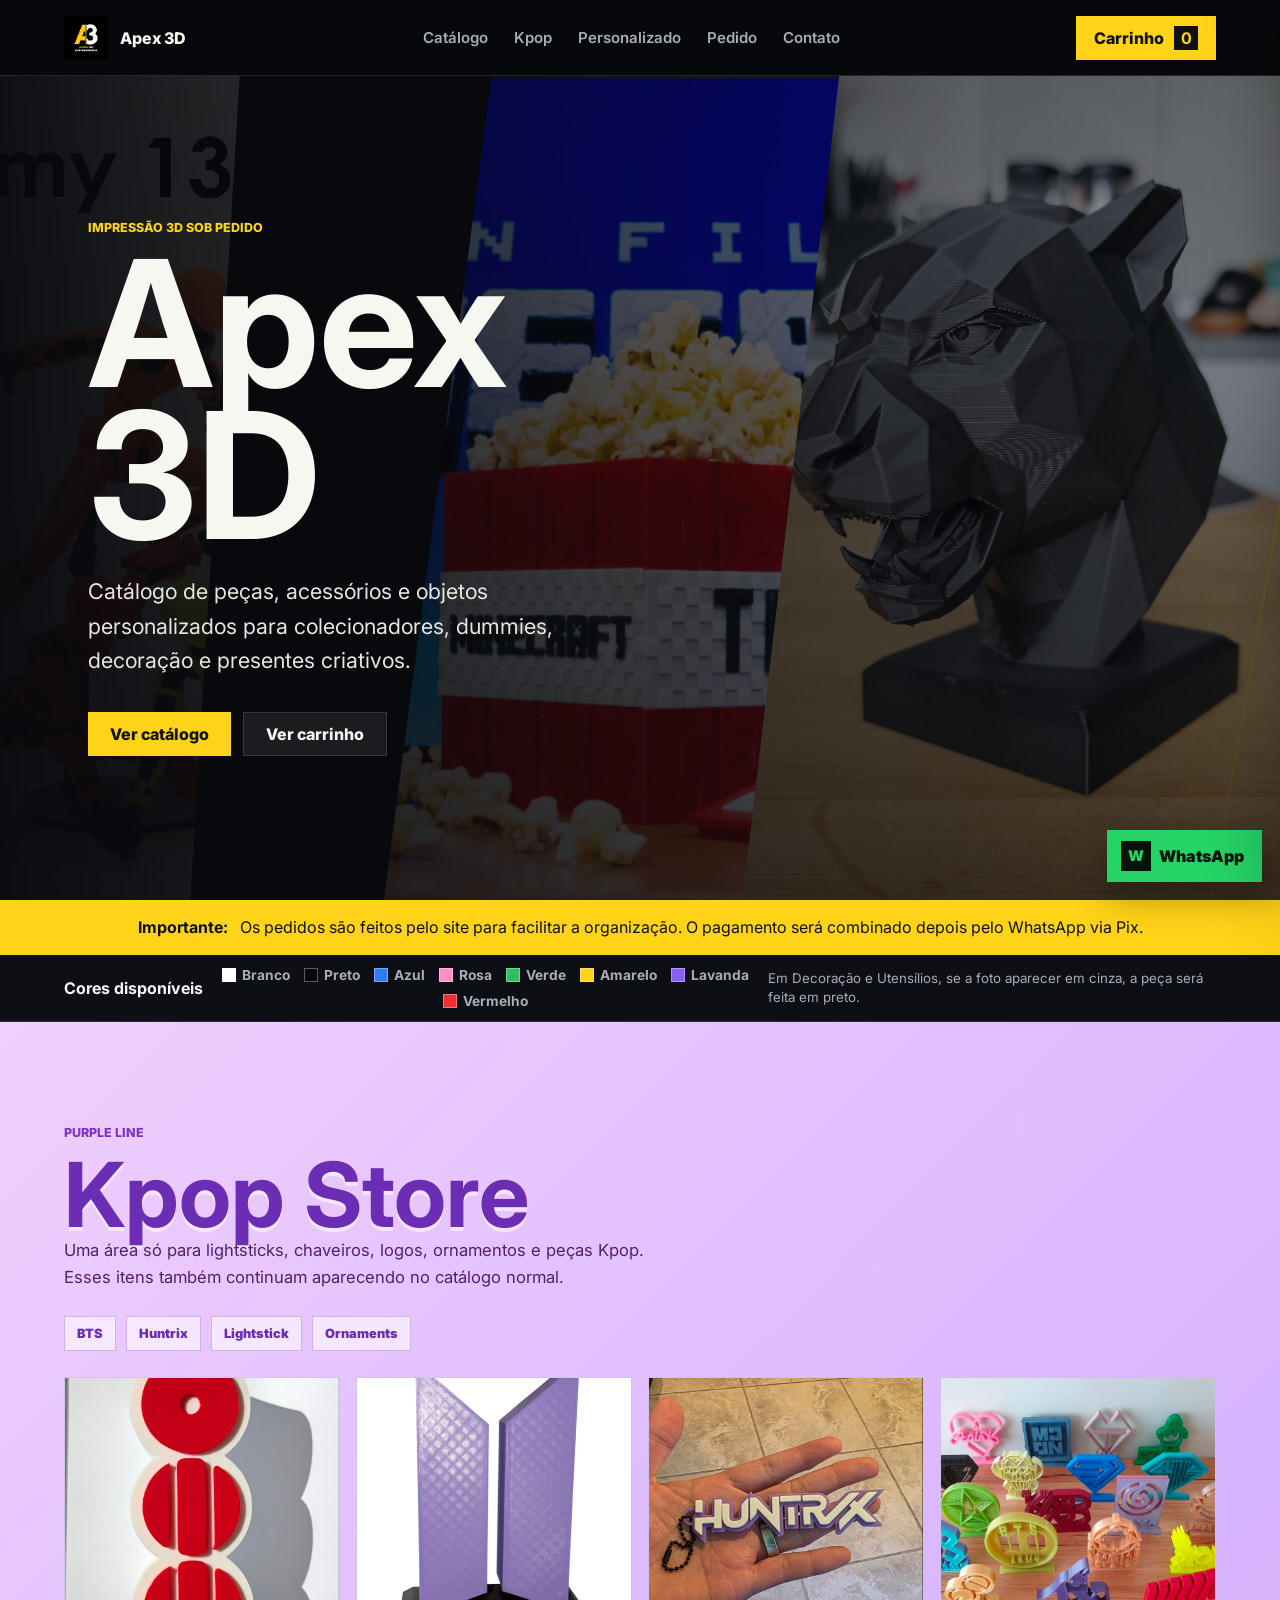
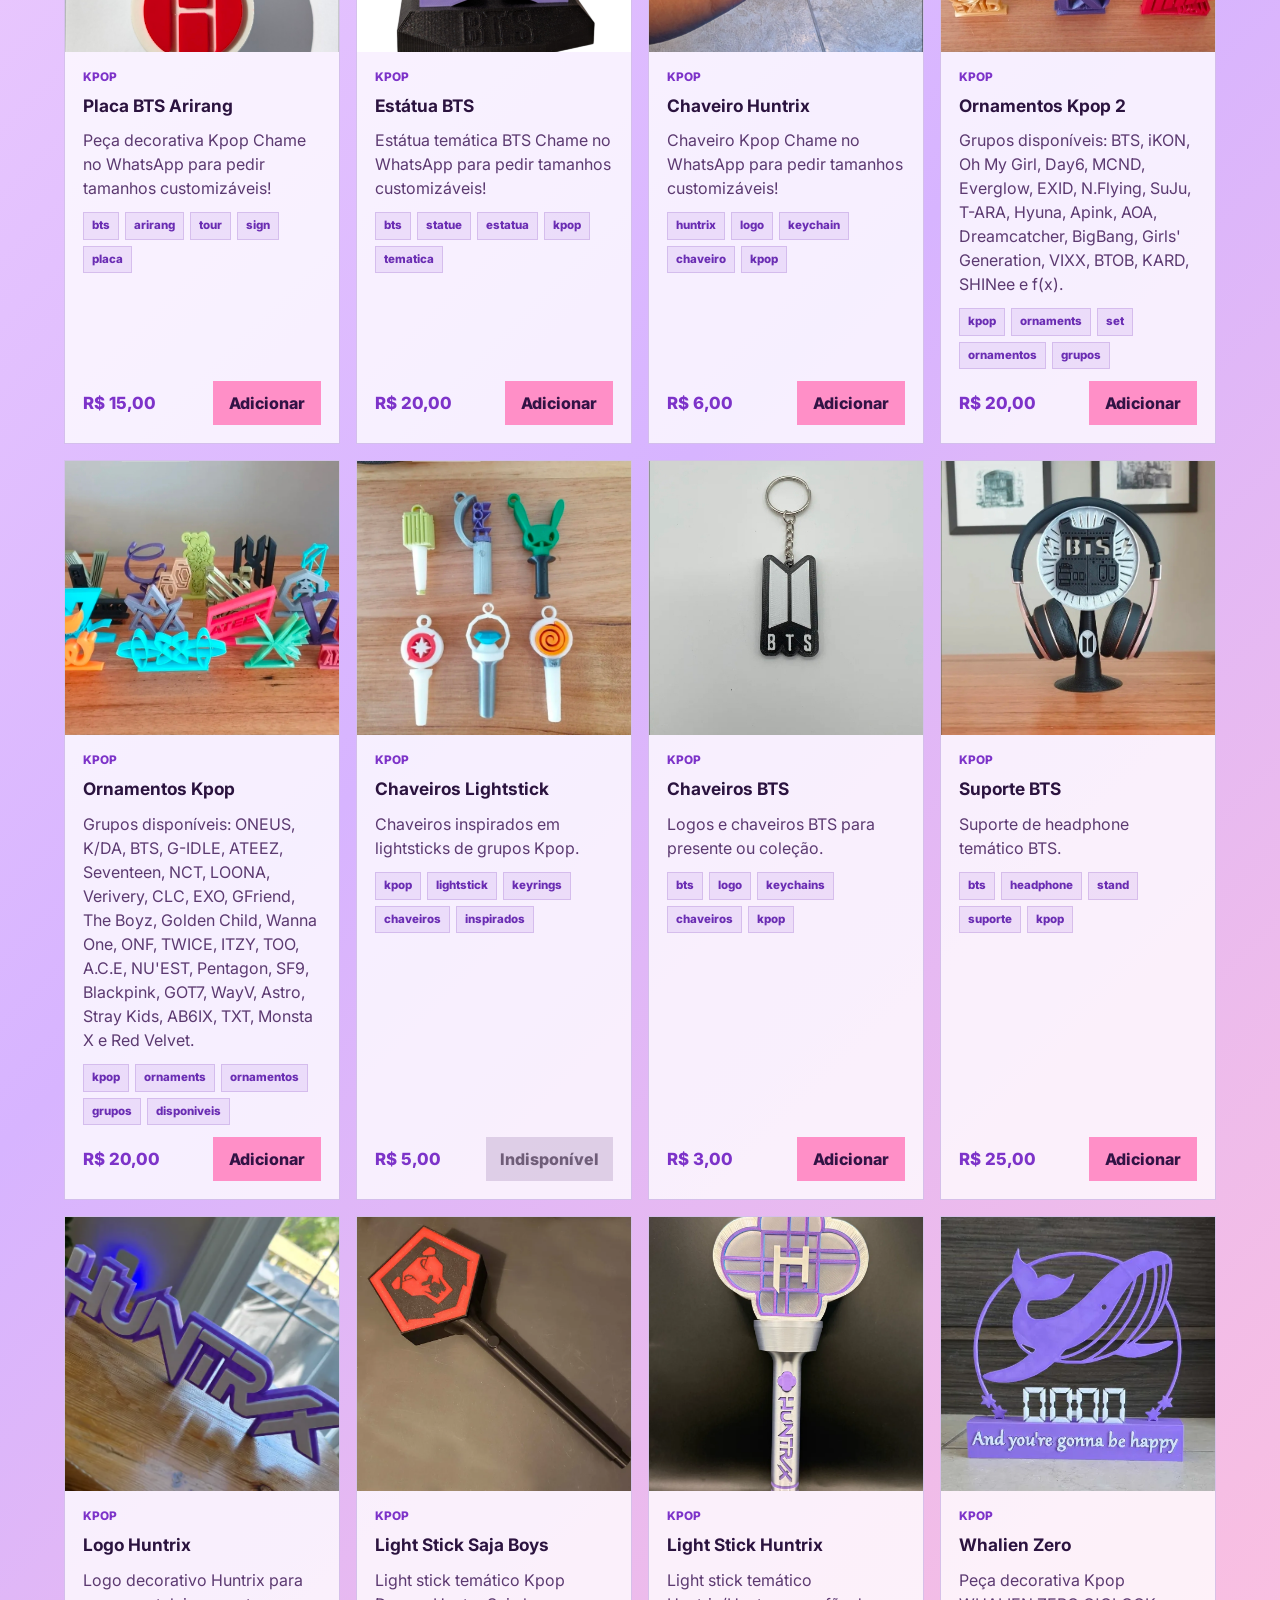
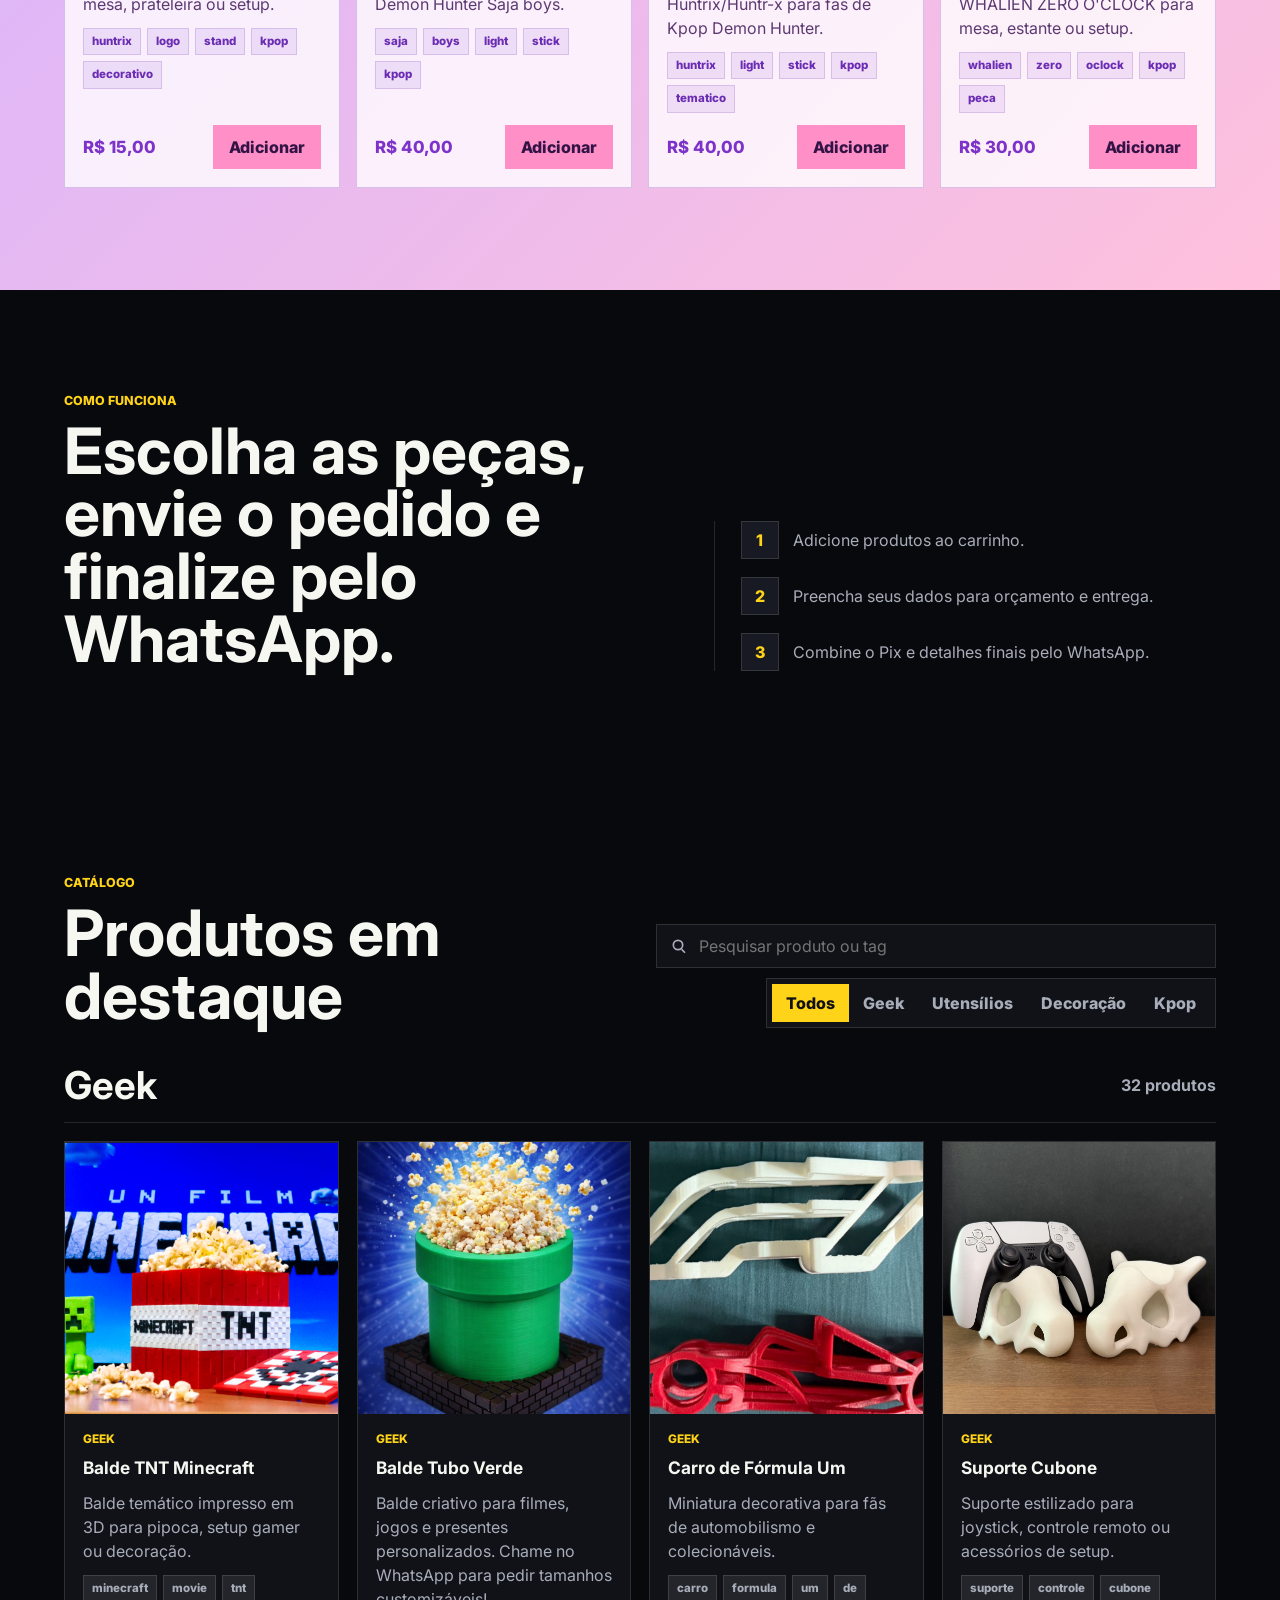
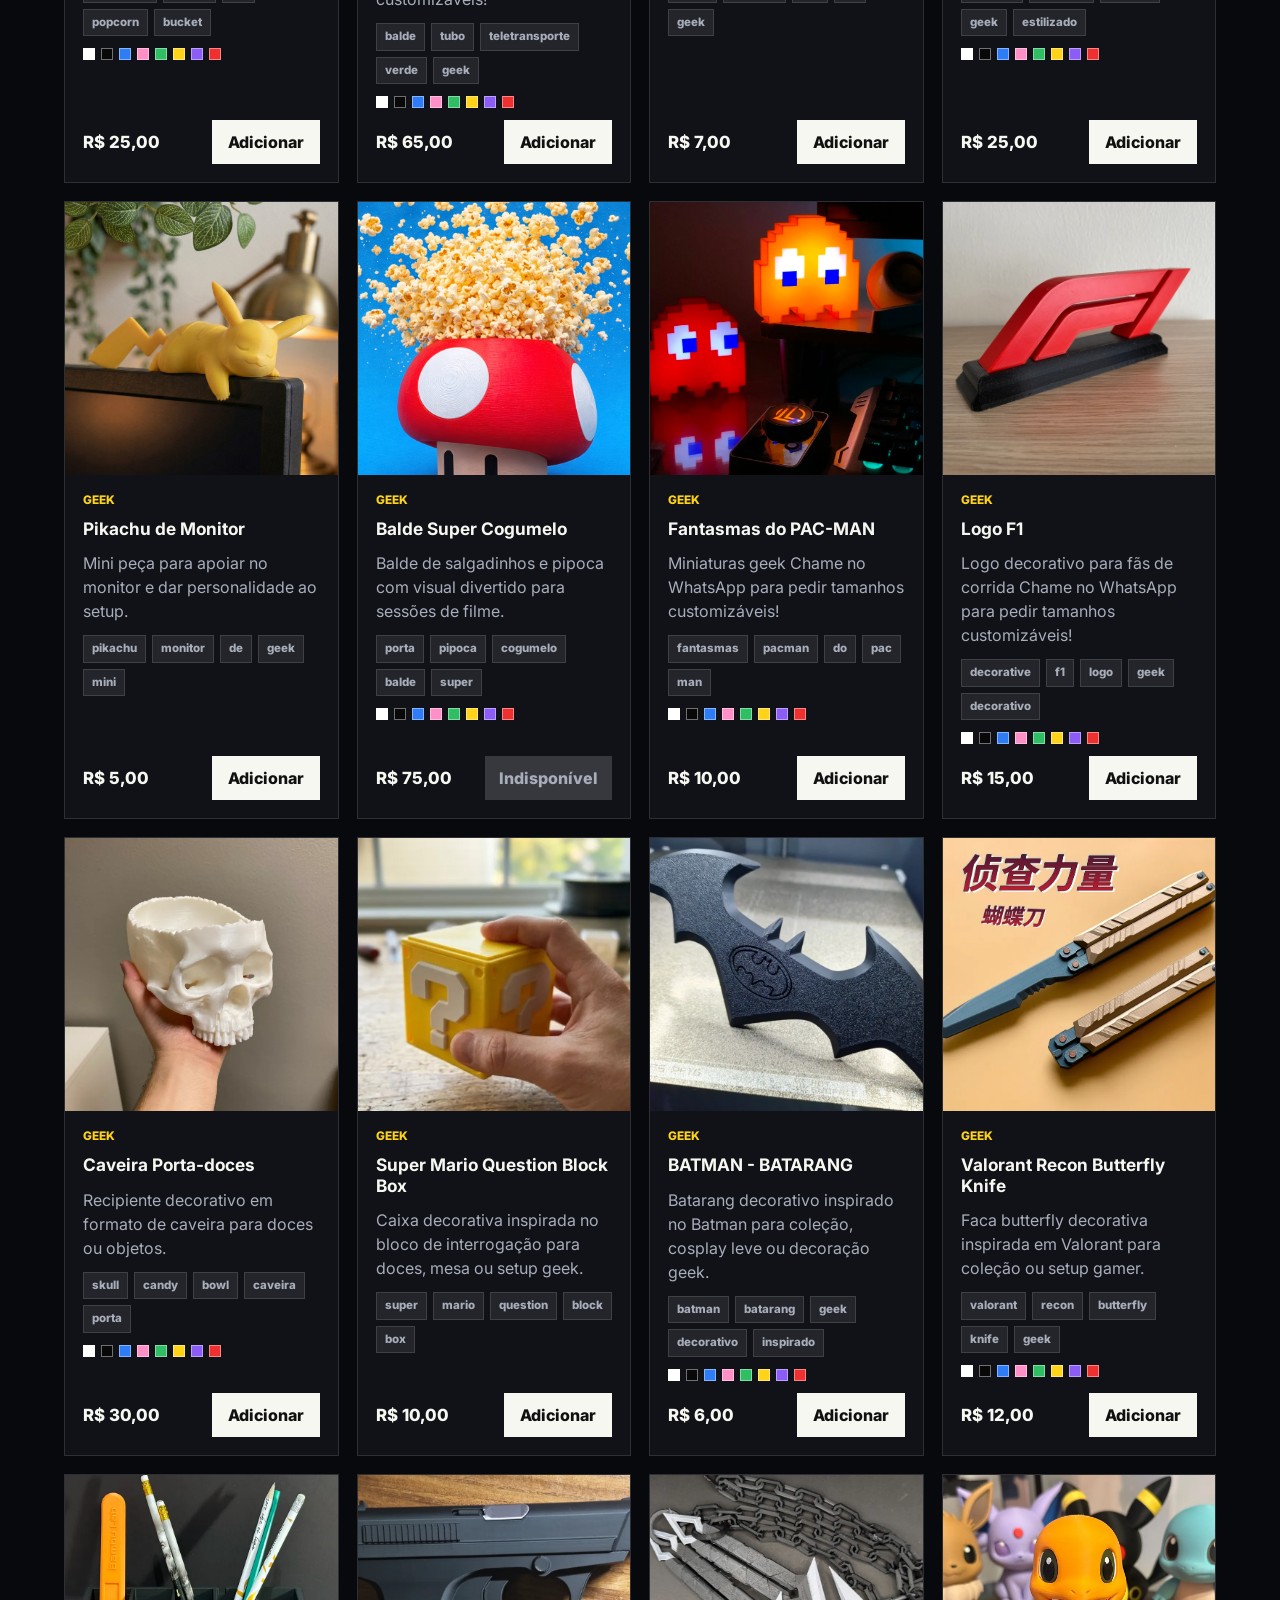
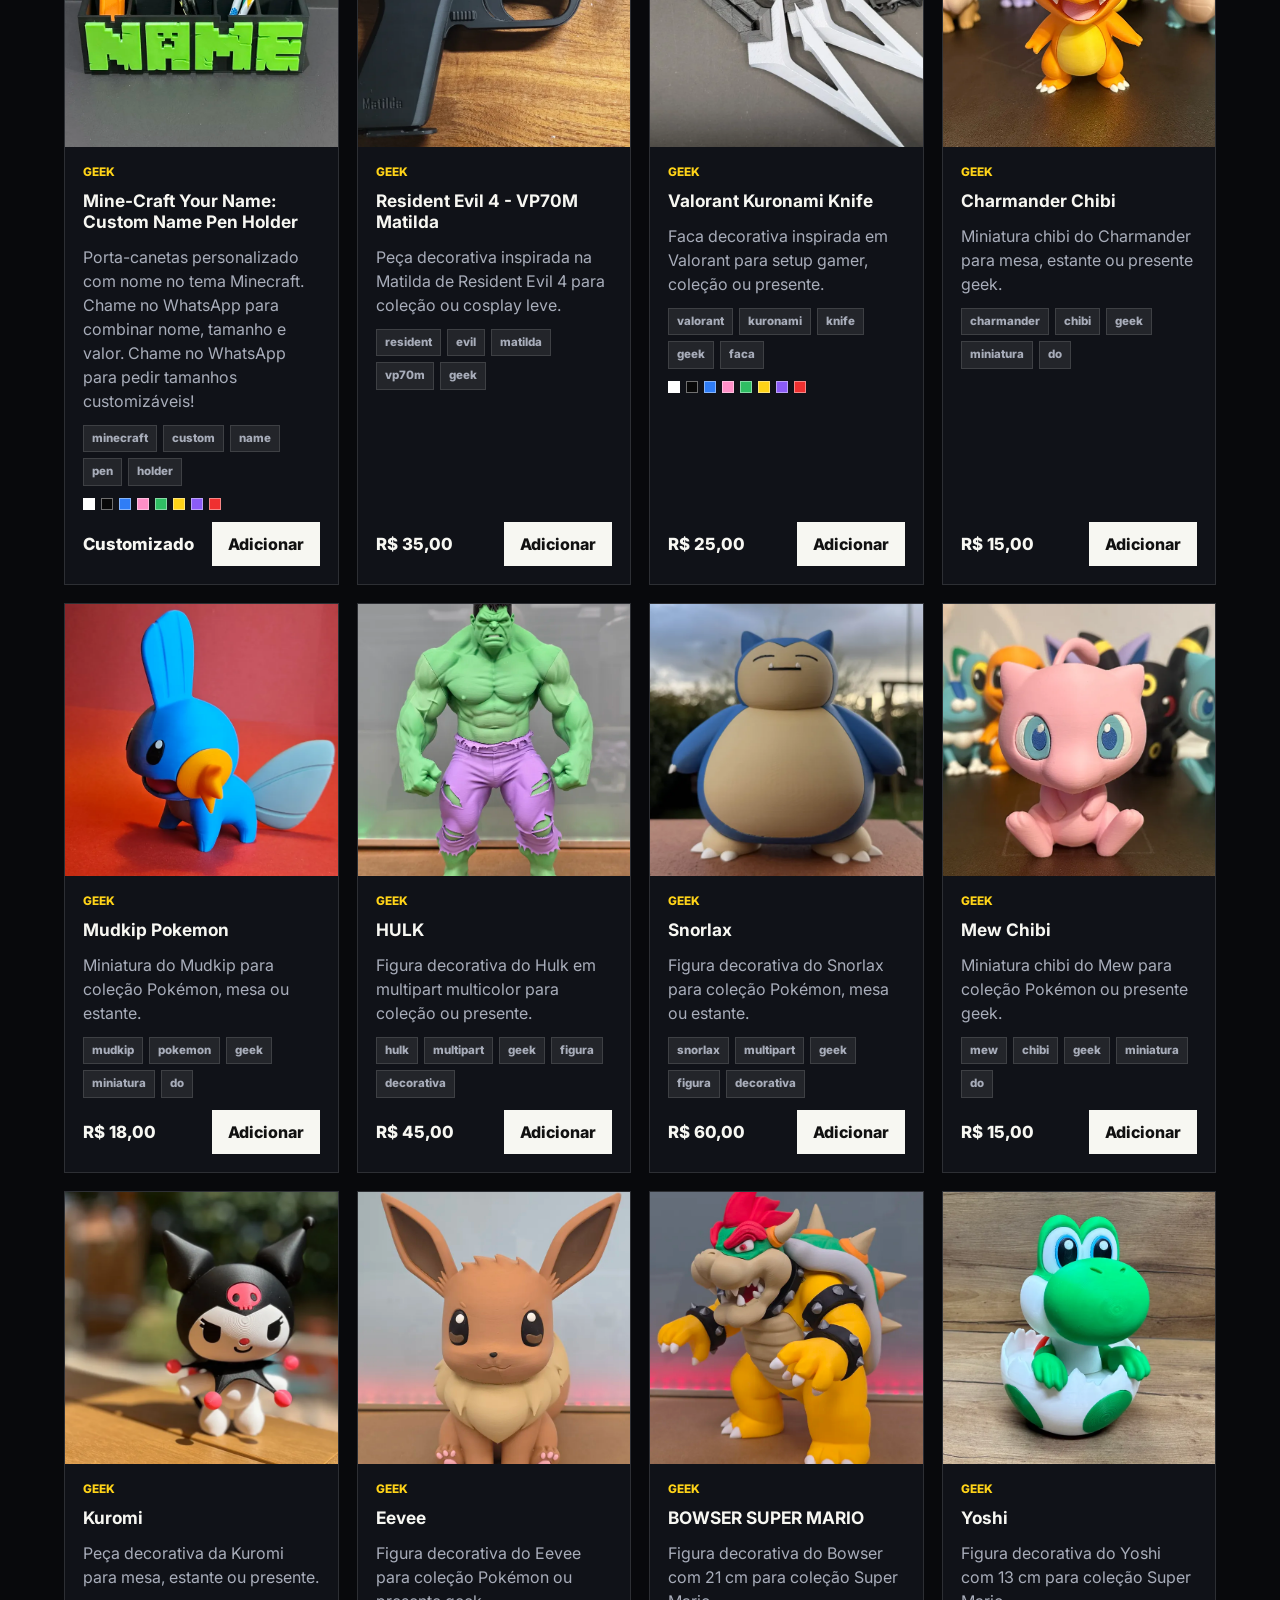
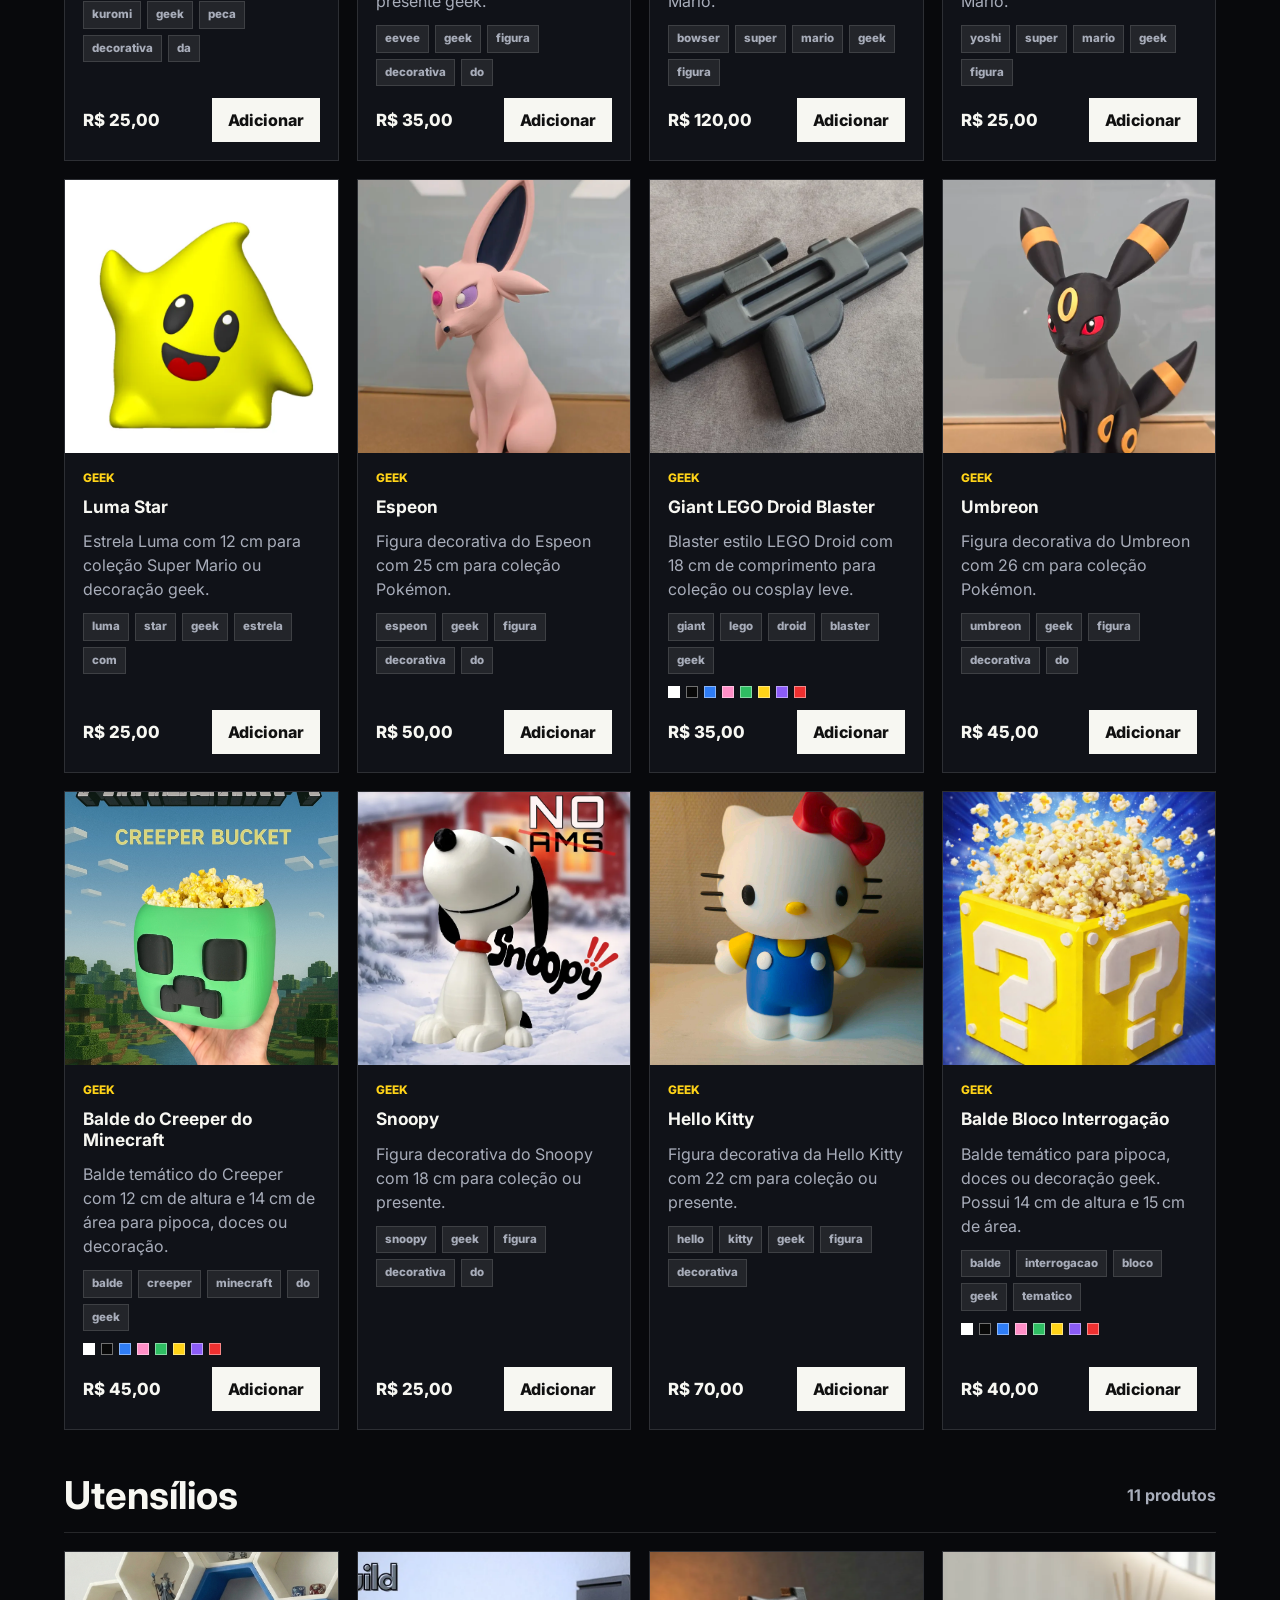
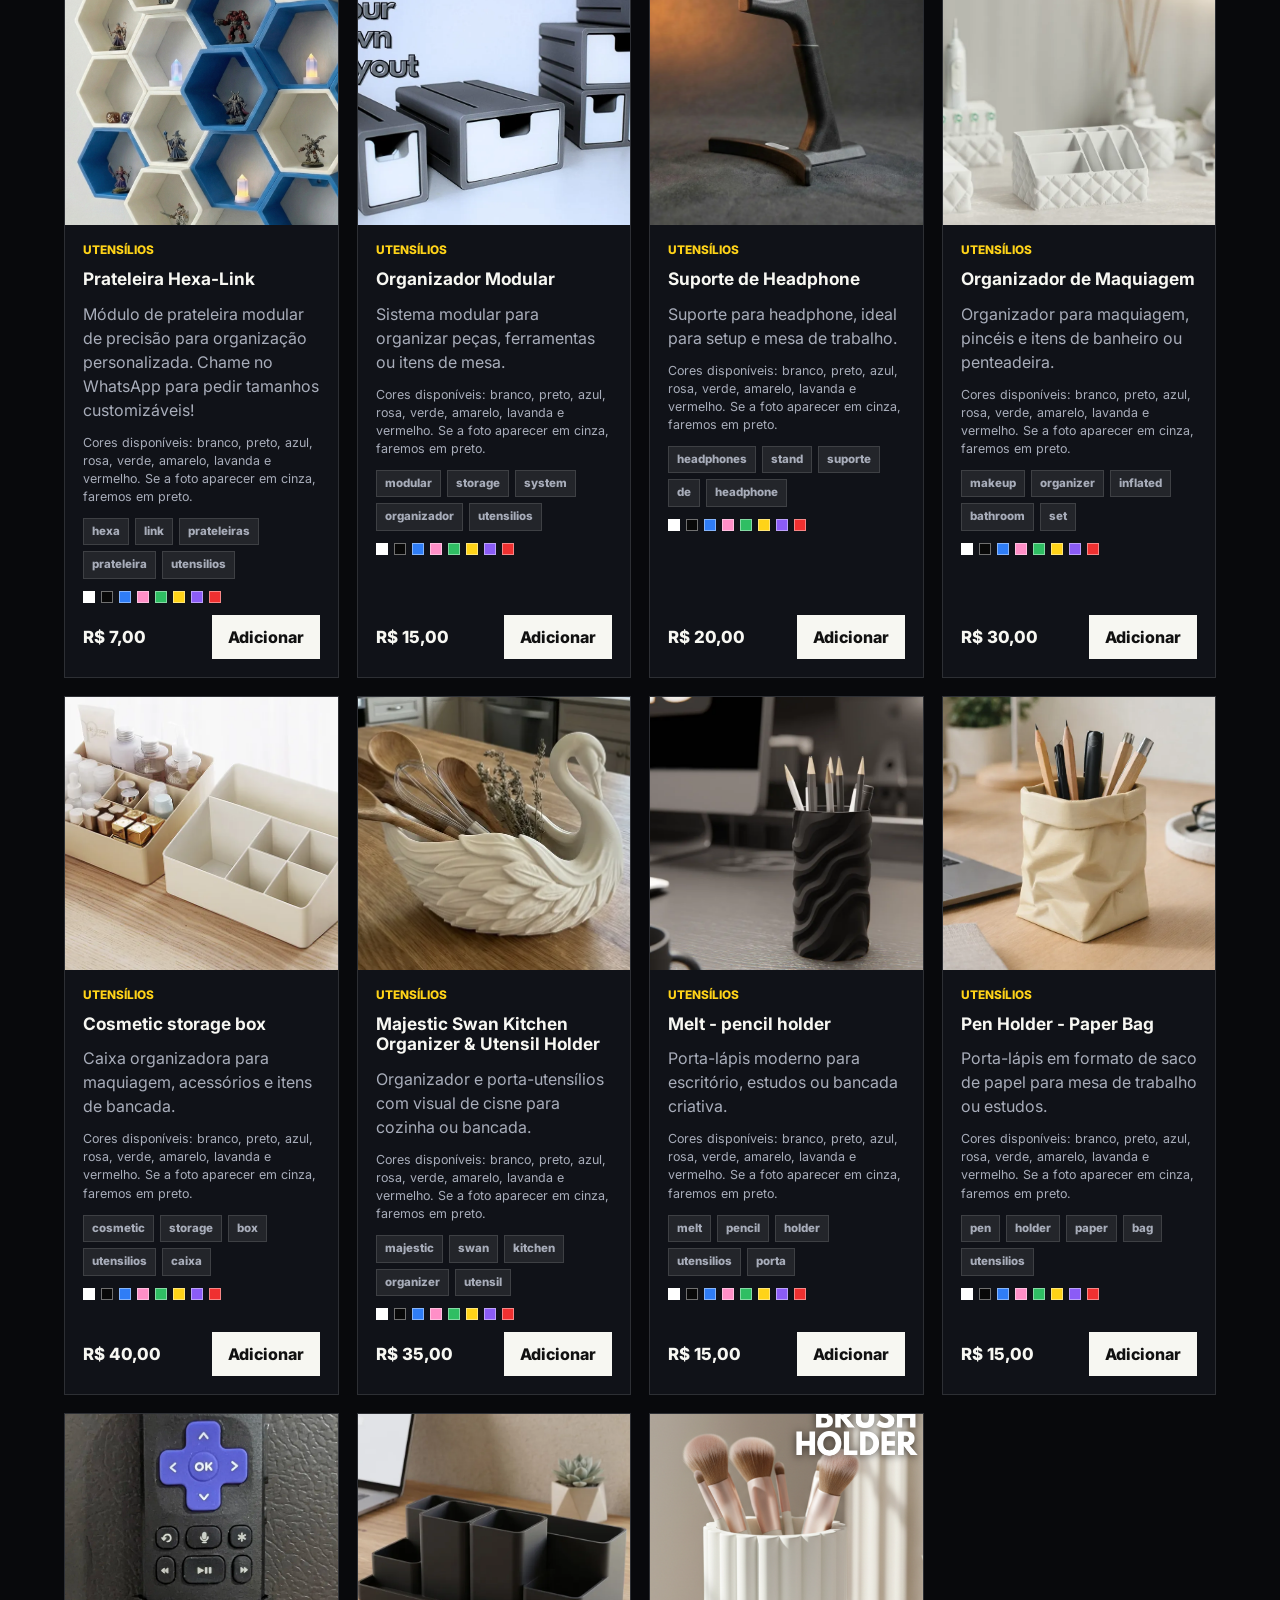
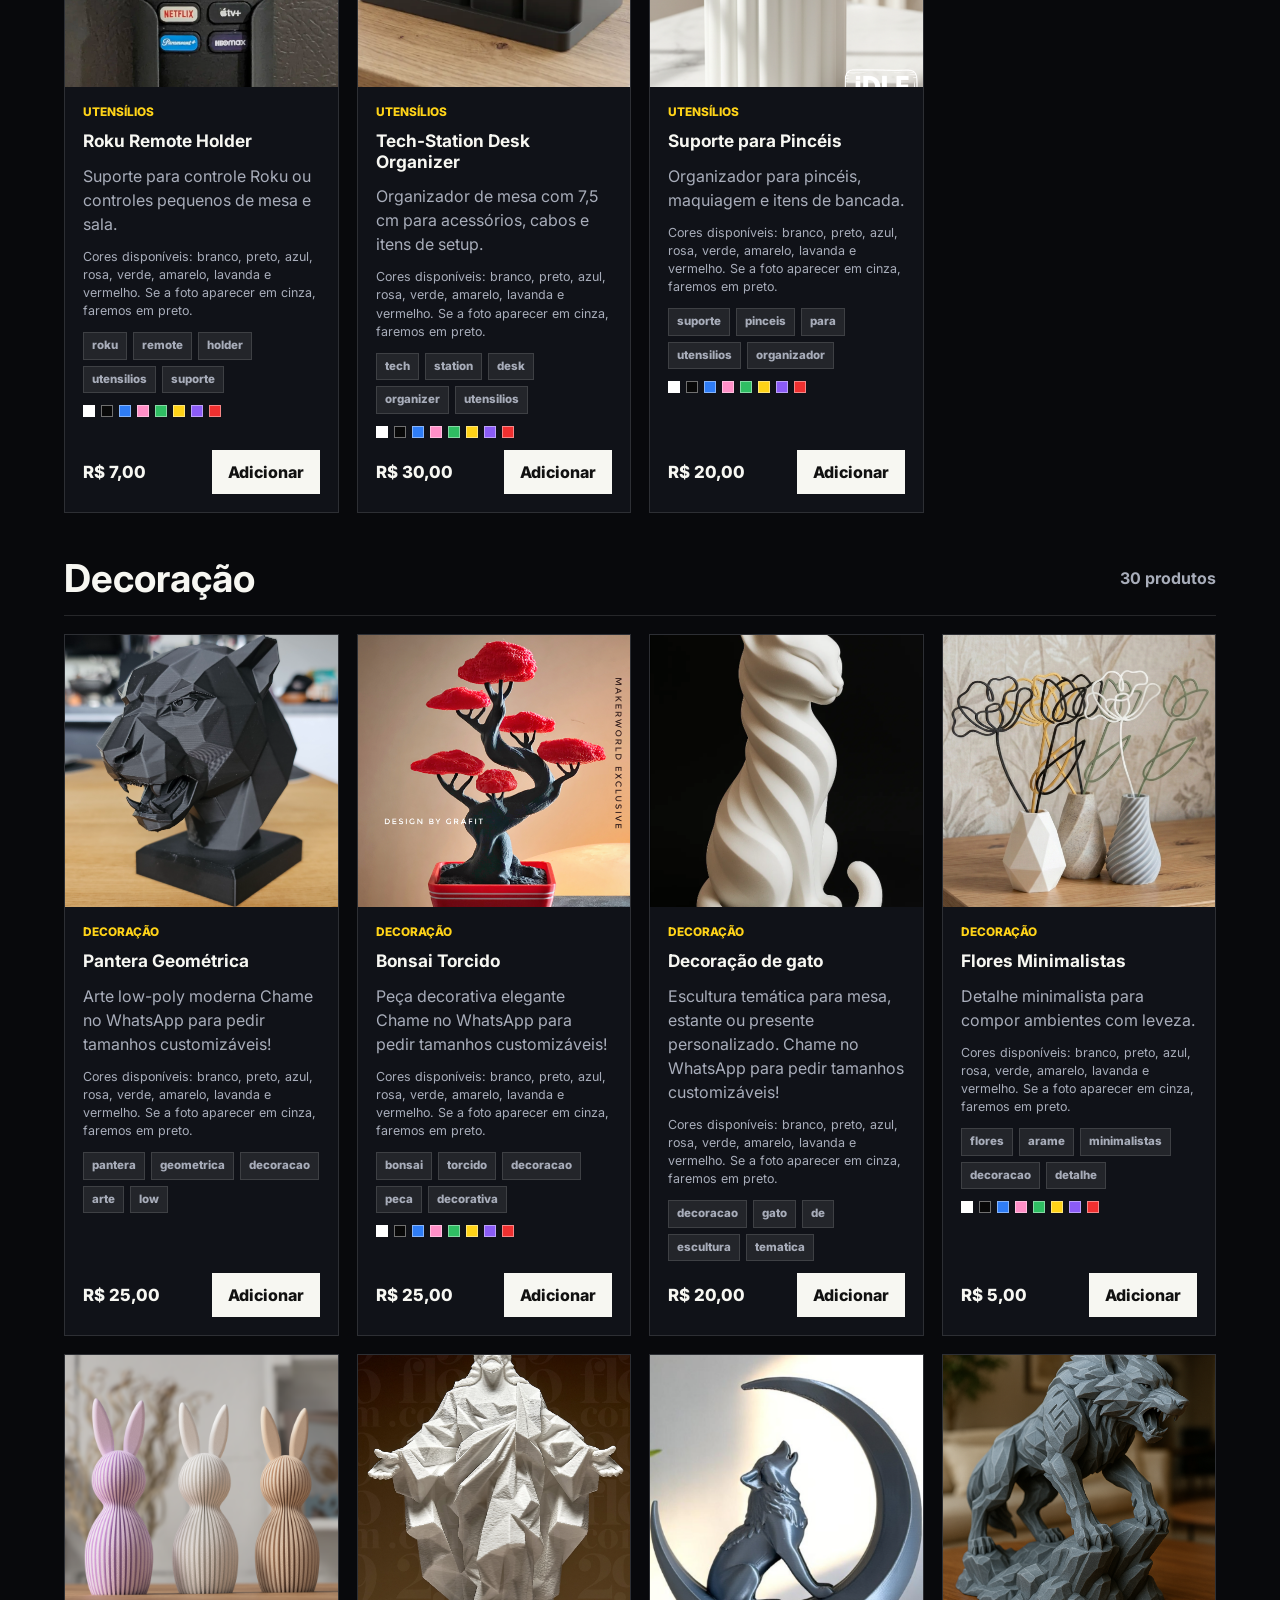
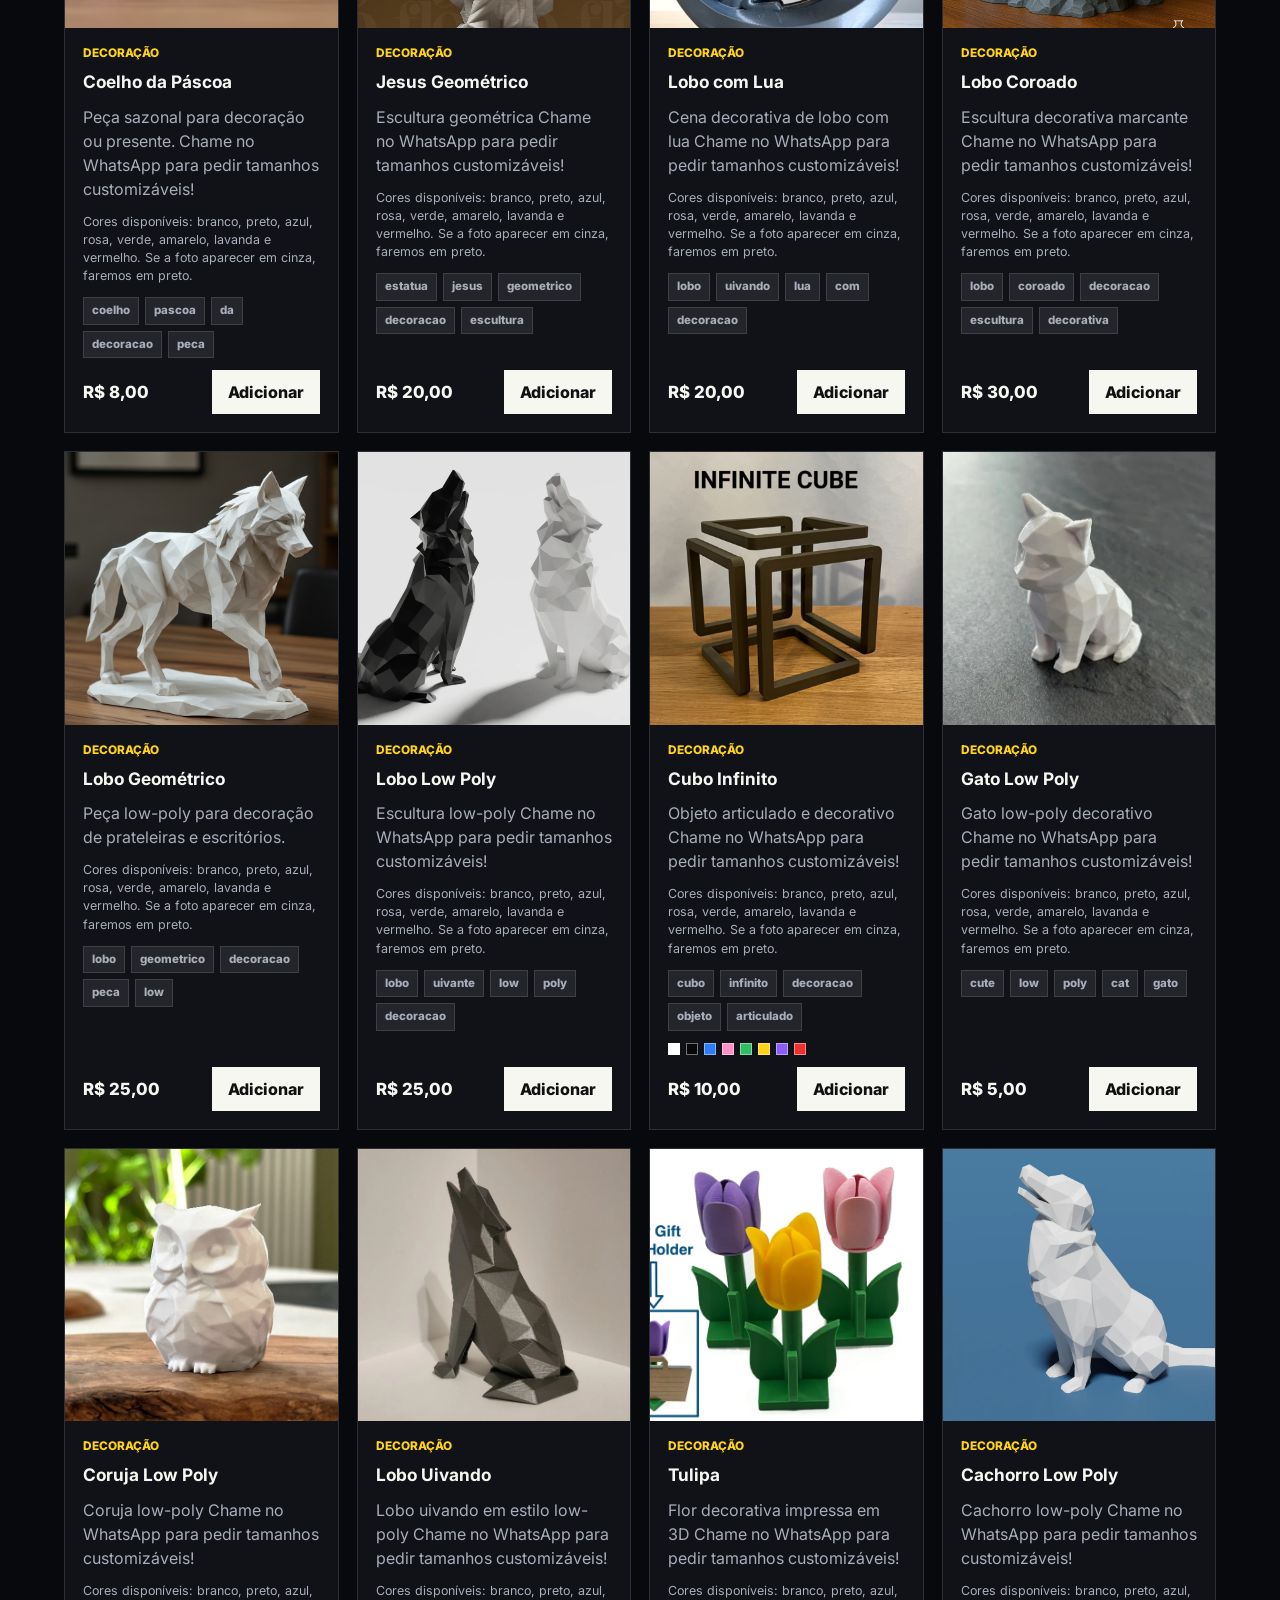
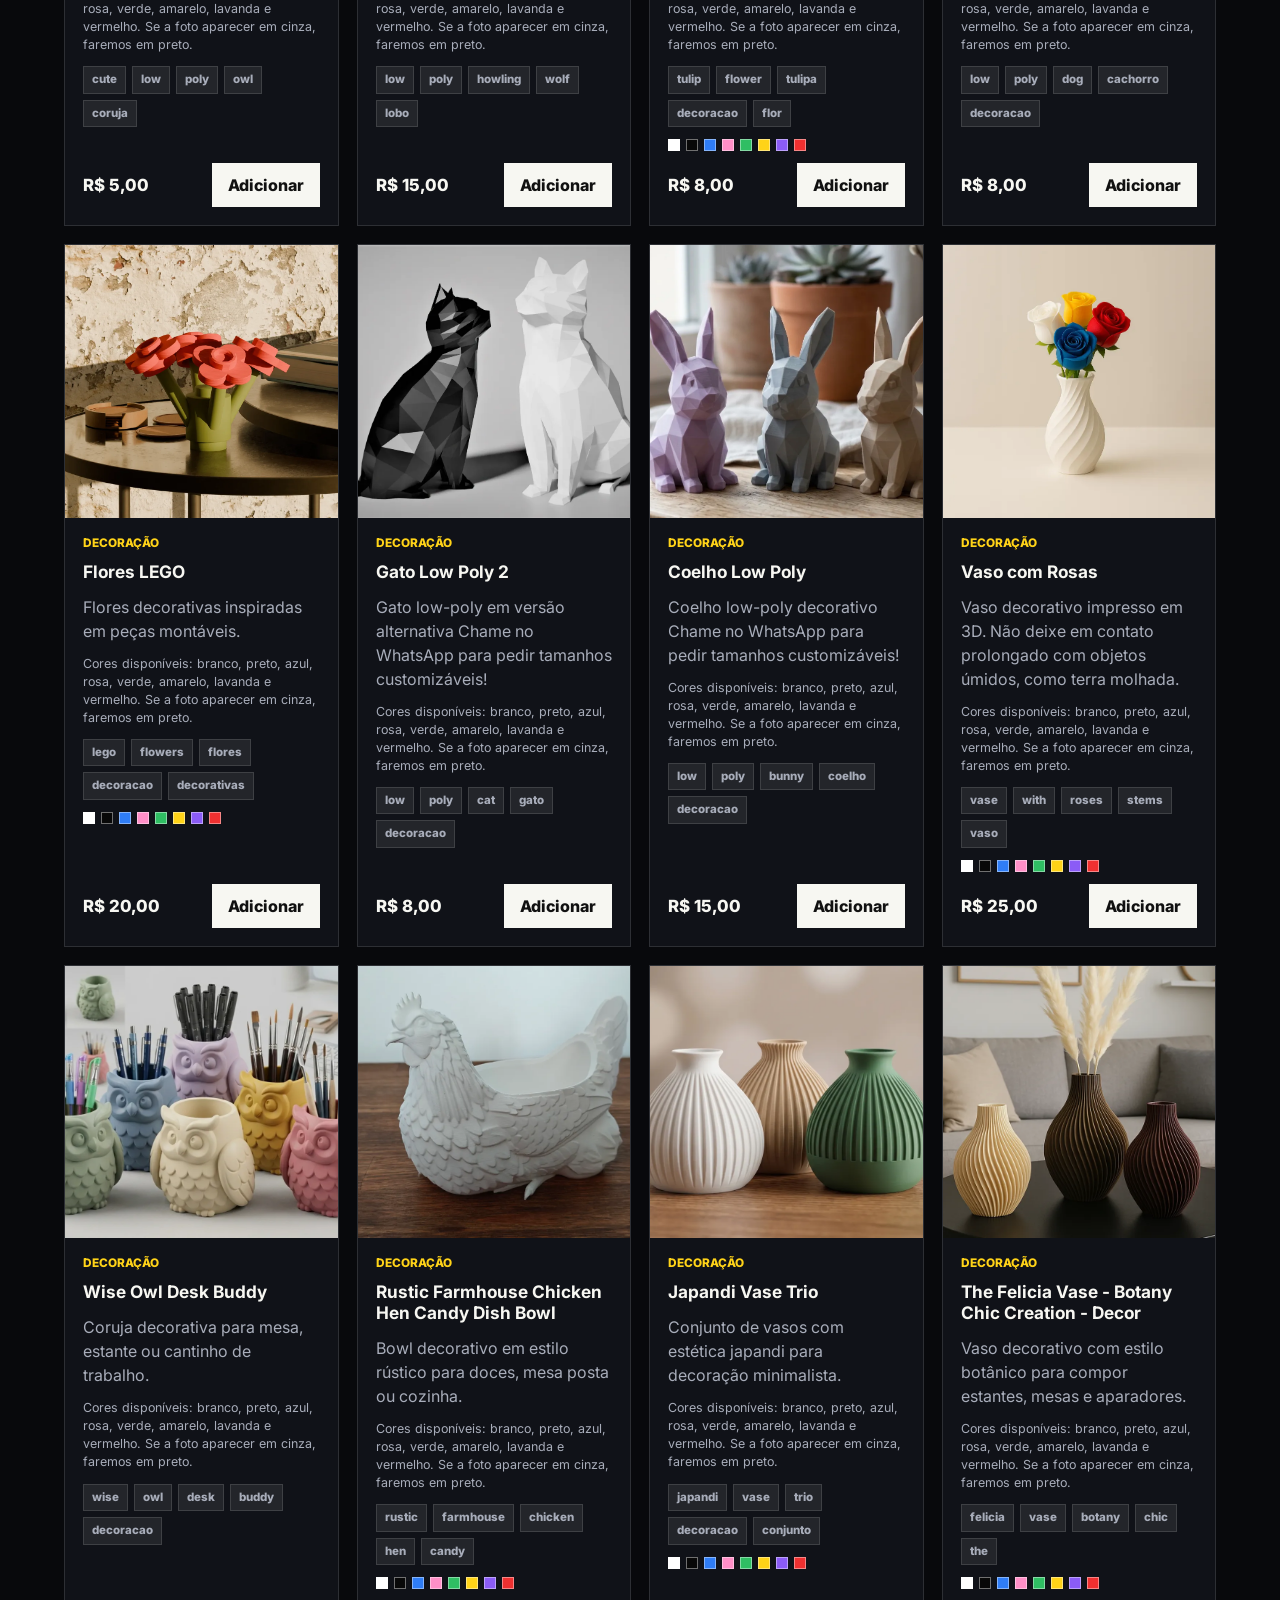
==== index.html @ 0b69dce0 "Oculta dummys temporariamente" ====
﻿<!DOCTYPE html>
<html lang="pt-BR">
<head>
  <meta charset="UTF-8">
  <meta name="viewport" content="width=device-width, initial-scale=1.0">
  <meta name="description" content="Catálogo de impressão 3D da Apex 3D com carrinho de pedidos e finalização pelo WhatsApp via Pix.">
  <title>Apex 3D Impressões | Catálogo</title>
  <link rel="preconnect" href="https://fonts.googleapis.com">
  <link rel="preconnect" href="https://fonts.gstatic.com" crossorigin>
  <link href="https://fonts.googleapis.com/css2?family=Inter:wght@400;500;600;700;800&display=swap" rel="stylesheet">
  <link rel="stylesheet" href="style.css?v=20260427b">
</head>
<body>
  <header class="site-header">
    <a class="brand" href="#inicio" aria-label="Apex 3D Impressões">
      <img src="APEX 3D IMPRESSÕES.png" alt="Logo Apex 3D Impressões">
      <span>Apex 3D</span>
    </a>

    <nav class="nav-links" aria-label="Navegação principal">
      <a href="#catalogo">Catálogo</a>
      <a href="#kpop">Kpop</a>
      <a href="#personalizado">Personalizado</a>
      <a href="#pedido">Pedido</a>
      <a href="#contato">Contato</a>
    </nav>

    <button class="cart-trigger" type="button" data-open-cart aria-label="Abrir carrinho">
      <span>Carrinho</span>
      <strong data-cart-count>0</strong>
    </button>
  </header>

  <main>
    <section class="hero" id="inicio">
      <div class="hero-media" aria-hidden="true">
        <div class="hero-panel hero-panel-one">
          <img src="Fotos/Dummys/Dummy 13 - version 1.0!.png" alt="">
        </div>
        <div class="hero-panel hero-panel-two">
          <img src="Fotos/Utensílios e Decoração/Minecraft Movie TNT PopCorn Bucket.png" alt="">
        </div>
        <div class="hero-panel hero-panel-three">
          <img src="Fotos/Utensílios e Decoração/Busto de Pantera Geométrica Arte Low-Poly Moderna.jpg" alt="">
        </div>
      </div>
      <div class="hero-content reveal">
        <p class="eyebrow">Impressão 3D sob pedido</p>
        <h1>Apex 3D</h1>
        <p class="hero-copy">Catálogo de peças, acessórios e objetos personalizados para colecionadores, dummies, decoração e presentes criativos.</p>
        <div class="hero-actions">
          <a class="primary-link" href="#catalogo">Ver catálogo</a>
          <button class="secondary-link" type="button" data-open-cart>Ver carrinho</button>
        </div>
      </div>
    </section>

    <section class="payment-note" aria-label="Informação sobre pagamento">
      <strong>Importante:</strong>
      <span>Os pedidos são feitos pelo site para facilitar a organização. O pagamento será combinado depois pelo WhatsApp via Pix.</span>
    </section>

    <section class="color-note" aria-label="Cores disponíveis">
      <strong>Cores disponíveis</strong>
      <div class="color-swatches">
        <span style="--swatch: #ffffff">Branco</span>
        <span style="--swatch: #080808">Preto</span>
        <span style="--swatch: #2f7df6">Azul</span>
        <span style="--swatch: #ff8fc7">Rosa</span>
        <span style="--swatch: #2fbe63">Verde</span>
        <span style="--swatch: #ffd318">Amarelo</span>
        <span style="--swatch: #8b5cf6">Lavanda</span>
        <span style="--swatch: #ef3030">Vermelho</span>
      </div>
      <small>Em Decoração e Utensílios, se a foto aparecer em cinza, a peça será feita em preto.</small>
    </section>


    <section class="kpop-section" id="kpop" aria-label="Área Kpop">
      <div class="kpop-copy">
        <p class="eyebrow">Purple Line</p>
        <h2>Kpop Store</h2>
        <p>Uma área só para lightsticks, chaveiros, logos, ornamentos e peças Kpop. Esses itens também continuam aparecendo no catálogo normal.</p>
      </div>
      <div class="kpop-badges" aria-hidden="true">
        <span>BTS</span>
        <span>Huntrix</span>
        <span>Lightstick</span>
        <span>Ornaments</span>
      </div>
      <div class="kpop-products" data-kpop-grid></div>
    </section>
    <section class="intro-section" id="pedido">
      <div>
        <p class="eyebrow">Como funciona</p>
        <h2>Escolha as peças, envie o pedido e finalize pelo WhatsApp.</h2>
      </div>
      <ol class="steps" aria-label="Etapas do pedido">
        <li><span>1</span>Adicione produtos ao carrinho.</li>
        <li><span>2</span>Preencha seus dados para orçamento e entrega.</li>
        <li><span>3</span>Combine o Pix e detalhes finais pelo WhatsApp.</li>
      </ol>
    </section>

    <section class="catalog-section" id="catalogo">
      <div class="section-heading">
        <div>
          <p class="eyebrow">Catálogo</p>
          <h2>Produtos em destaque</h2>
        </div>
        <div class="catalog-controls">
          <label class="search-box" aria-label="Pesquisar no catálogo">
            <svg viewBox="0 0 24 24" aria-hidden="true" focusable="false">
              <path d="M10.8 4.2a6.6 6.6 0 1 1 0 13.2 6.6 6.6 0 0 1 0-13.2Zm0 2a4.6 4.6 0 1 0 0 9.2 4.6 4.6 0 0 0 0-9.2Zm5.1 9.2 4 4-1.4 1.4-4-4 1.4-1.4Z"/>
            </svg>
            <input type="search" placeholder="Pesquisar produto ou tag" autocomplete="off" data-product-search>
          </label>

        <div class="filter-tabs" role="list" aria-label="Filtros do catálogo">
          <button class="filter-btn is-active" type="button" data-filter="Todos">Todos</button>
          <button class="filter-btn" type="button" data-filter="Geek">Geek</button>
          <button class="filter-btn" type="button" data-filter="Utensílios">Utensílios</button>
          <button class="filter-btn" type="button" data-filter="Decoração">Decoração</button>
          <button class="filter-btn" type="button" data-filter="Kpop">Kpop</button>
        </div>
        </div>
      </div>

      <div class="product-grid" data-product-grid aria-live="polite"></div>
    </section>

    <section class="custom-section" id="personalizado">
      <div class="custom-copy">
        <p class="eyebrow">Sob medida</p>
        <h2>Quer algo personalizado?</h2>
        <p>Envie sua ideia para a Apex 3D. Pode ser tamanho diferente, cor, peça para dummy, decoração, presente, reposição ou um modelo específico.</p>
        <a class="whatsapp-inline" href="#" target="_blank" rel="noopener" data-whatsapp-link-custom>Falar no WhatsApp</a>
      </div>

      <form class="custom-form" data-custom-form method="POST">
        <input type="hidden" name="_captcha" value="false">
        <input type="hidden" name="_template" value="table">
        <input type="hidden" name="_subject" value="Pedido personalizado - Apex 3D">
        <input type="hidden" name="Tipo de solicitação" value="Pedido personalizado">

        <label>
          Nome
          <input type="text" name="Nome" autocomplete="name" required>
        </label>
        <label>
          WhatsApp
          <input type="tel" name="WhatsApp" autocomplete="tel" required>
        </label>
        <label>
          E-mail
          <input type="email" name="Email" autocomplete="email" required>
        </label>
        <label>
          O que você quer personalizar?
          <textarea name="Pedido personalizado" rows="5" placeholder="Descreva a peça, tamanho, cor, tema, quantidade e qualquer detalhe importante." required></textarea>
        </label>

        <button class="submit-order" type="submit">Enviar solicitação</button>
        <p class="order-status" data-custom-status role="status" aria-live="polite"></p>
      </form>
    </section>
  </main>

  <aside class="cart-panel" data-cart-panel aria-hidden="true">
    <div class="cart-backdrop" data-close-cart></div>
    <div class="cart-drawer" role="dialog" aria-modal="true" aria-labelledby="cart-title">
      <div class="cart-header">
        <div>
          <p class="eyebrow">Pedido</p>
          <h2 id="cart-title">Carrinho</h2>
        </div>
        <button class="icon-button" type="button" data-close-cart aria-label="Fechar carrinho">x</button>
      </div>

      <div class="cart-items" data-cart-items></div>

      <div class="cart-summary">
        <div>
          <span>Total</span>
          <strong data-cart-total>R$ 0,00</strong>
        </div>
        <small>Produtos sob encomenda. Para saber o processo do pedido, prazo e próximos passos, contate no WhatsApp.</small>
      </div>

      <form class="checkout-form" data-checkout-form method="POST">
        <input type="hidden" name="_captcha" value="false">
        <input type="hidden" name="_template" value="table">
        <input type="hidden" name="_subject" value="Novo pedido - Apex 3D">
        <input type="hidden" name="Resumo do pedido" data-order-summary>

        <p class="checkout-note"><strong>Produto sob encomenda:</strong> depois de enviar, fale no WhatsApp para saber o processo do pedido, prazo de produção e combinação final.</p>

        <label>
          Nome do cliente
          <input type="text" name="Nome" autocomplete="name" required>
        </label>
        <label>
          Telefone
          <input type="tel" name="Telefone" autocomplete="tel" required>
        </label>
        <label>
          E-mail
          <input type="email" name="Email" autocomplete="email" required>
        </label>
        <label>
          Cidade/bairro
          <input type="text" name="Cidade/Bairro" required>
        </label>
        <label>
          Observações
          <textarea name="Observações" rows="4" placeholder="Cor, tamanho, prazo desejado ou outra personalização"></textarea>
        </label>

        <button class="submit-order" type="submit">Confirmar pedido</button>
        <p class="order-status" data-order-status role="status" aria-live="polite"></p>
      </form>

      <div class="success-message" data-success-message hidden>
        <h3>Pedido enviado com sucesso!</h3>
        <p>Recebemos os dados do carrinho. O produto é sob encomenda; chame a Apex 3D no WhatsApp para saber o processo do pedido e combinar os próximos passos.</p>
        <a class="whatsapp-button" href="#" target="_blank" rel="noopener" data-whatsapp-link>Chamar no WhatsApp</a>
      </div>
    </div>
  </aside>

  <footer class="site-footer" id="contato">
    <div>
      <img src="APEX 3D IMPRESSÕES.png" alt="Apex 3D Impressões">
      <p>Apex 3D Impressões</p>
    </div>
    <p>Pedidos sob encomenda organizados pelo site. Processo, prazo, pagamento e produção combinados pelo WhatsApp.</p>
  </footer>

  <a class="floating-whatsapp" href="#" target="_blank" rel="noopener" aria-label="Chamar a Apex 3D no WhatsApp" data-floating-whatsapp>
    <span>WhatsApp</span>
  </a>

  <script src="script.js?v=20260427b"></script>
</body>
</html>
---- style.css ----
﻿:root {
  --bg: #08090c;
  --surface: #101218;
  --surface-strong: #171a22;
  --text: #f7f7f2;
  --muted: #a8adba;
  --line: rgba(255, 255, 255, 0.12);
  --accent: #ffd318;
  --accent-dark: #c9a500;
  --green: #25d366;
  --danger: #ff6b6b;
  --header-height: 76px;
  font-family: "Inter", Arial, sans-serif;
}

* {
  box-sizing: border-box;
}

html {
  scroll-behavior: smooth;
}

body {
  margin: 0;
  background: var(--bg);
  color: var(--text);
}

body.is-cart-open {
  overflow: hidden;
}

img {
  display: block;
  max-width: 100%;
}

button,
input,
textarea {
  font: inherit;
}

a {
  color: inherit;
  text-decoration: none;
}

.site-header {
  align-items: center;
  backdrop-filter: blur(18px);
  background: rgba(8, 9, 12, 0.82);
  border-bottom: 1px solid var(--line);
  display: flex;
  gap: 24px;
  height: var(--header-height);
  justify-content: space-between;
  left: 0;
  padding: 0 clamp(18px, 5vw, 72px);
  position: sticky;
  right: 0;
  top: 0;
  z-index: 20;
}

.brand {
  align-items: center;
  display: flex;
  gap: 12px;
  font-weight: 800;
  letter-spacing: 0;
  min-width: 0;
}

.brand img {
  background: #000;
  height: 44px;
  object-fit: contain;
  width: 44px;
}

.nav-links {
  align-items: center;
  display: flex;
  gap: 26px;
  color: var(--muted);
  font-size: 0.94rem;
  font-weight: 600;
}

.nav-links a:hover {
  color: var(--text);
}

.cart-trigger,
.primary-link,
.secondary-link,
.submit-order,
.whatsapp-button,
.filter-btn,
.product-button,
.quantity-btn,
.icon-button {
  align-items: center;
  border: 0;
  cursor: pointer;
  display: inline-flex;
  justify-content: center;
  min-height: 44px;
  transition: transform 180ms ease, background 180ms ease, border-color 180ms ease, color 180ms ease;
}

.cart-trigger {
  background: var(--accent);
  color: #111;
  gap: 10px;
  padding: 0 18px;
  font-weight: 800;
}

.cart-trigger strong {
  background: #111;
  color: var(--accent);
  display: grid;
  height: 24px;
  min-width: 24px;
  padding: 0 6px;
  place-items: center;
}

.cart-trigger:hover,
.primary-link:hover,
.submit-order:hover,
.product-button:hover {
  transform: translateY(-2px);
}

.hero {
  display: grid;
  min-height: calc(100svh - var(--header-height));
  overflow: hidden;
  position: relative;
}

.hero::after {
  background:
    linear-gradient(90deg, rgba(8, 9, 12, 0.96) 0%, rgba(8, 9, 12, 0.74) 38%, rgba(8, 9, 12, 0.34) 100%),
    linear-gradient(180deg, rgba(8, 9, 12, 0.04) 0%, rgba(8, 9, 12, 0.52) 100%);
  content: "";
  inset: 0;
  position: absolute;
}

.hero-media {
  inset: 0;
  overflow: hidden;
  position: absolute;
}

.hero-panel {
  height: 100%;
  overflow: hidden;
  position: absolute;
  top: 0;
}

.hero-panel::after {
  background: linear-gradient(110deg, rgba(255, 211, 24, 0.95), rgba(255, 211, 24, 0.18));
  content: "";
  height: 140%;
  position: absolute;
  right: -4px;
  top: -20%;
  transform: rotate(10deg);
  width: 2px;
}

.hero-panel img {
  height: 100%;
  object-fit: cover;
  object-position: center;
  width: 100%;
  animation: slowPush 18s ease-in-out infinite alternate;
}

.hero-panel-one {
  clip-path: polygon(0 0, 39% 0, 31% 100%, 0 100%);
  left: 0;
  width: 48%;
}

.hero-panel-two {
  clip-path: polygon(20% 0, 100% 0, 82% 100%, 0 100%);
  left: 30%;
  width: 42%;
}

.hero-panel-three {
  clip-path: polygon(18% 0, 100% 0, 100% 100%, 0 100%);
  right: 0;
  width: 42%;
}

.hero-panel-one img {
  object-position: center;
}

.hero-panel-two img {
  object-position: center;
  animation-delay: -4s;
}

.hero-panel-three img {
  object-position: center;
  animation-delay: -8s;
}

.hero-content {
  align-self: center;
  max-width: 720px;
  padding: 56px clamp(20px, 7vw, 88px);
  position: relative;
  z-index: 1;
}

.eyebrow {
  color: var(--accent);
  font-size: 0.78rem;
  font-weight: 800;
  letter-spacing: 0;
  margin: 0 0 12px;
  text-transform: uppercase;
}

h1,
h2,
h3,
p {
  margin-top: 0;
}

h1 {
  font-size: clamp(4rem, 16vw, 11rem);
  line-height: 0.86;
  margin-bottom: 24px;
}

h2 {
  font-size: clamp(2rem, 5vw, 4.7rem);
  line-height: 0.98;
  margin-bottom: 0;
}

.hero-copy {
  color: #e7e7df;
  font-size: clamp(1.05rem, 2vw, 1.35rem);
  line-height: 1.6;
  max-width: 600px;
}

.hero-actions {
  display: flex;
  flex-wrap: wrap;
  gap: 12px;
  margin-top: 34px;
}

.primary-link,
.secondary-link {
  font-weight: 800;
  padding: 0 22px;
}

.primary-link {
  background: var(--accent);
  color: #111;
}

.secondary-link {
  background: rgba(255, 255, 255, 0.08);
  border: 1px solid var(--line);
  color: var(--text);
}

.payment-note {
  align-items: center;
  background: var(--accent);
  color: #111;
  display: flex;
  gap: 12px;
  justify-content: center;
  line-height: 1.45;
  padding: 16px clamp(18px, 5vw, 72px);
  text-align: center;
}

.color-note {
  align-items: center;
  background: #0d0f14;
  border-bottom: 1px solid var(--line);
  color: var(--muted);
  display: flex;
  gap: 18px;
  justify-content: center;
  padding: 12px clamp(18px, 5vw, 72px);
}

.color-note strong {
  color: var(--text);
  white-space: nowrap;
}

.color-swatches {
  display: flex;
  flex-wrap: wrap;
  gap: 10px 14px;
  justify-content: center;
}

.color-swatches span {
  align-items: center;
  display: inline-flex;
  gap: 6px;
  font-size: 0.86rem;
  font-weight: 700;
}

.color-swatches span::before {
  background: var(--swatch);
  border: 1px solid rgba(255, 255, 255, 0.34);
  content: "";
  display: inline-block;
  height: 12px;
  width: 12px;
}

.color-note small {
  color: var(--muted);
  line-height: 1.45;
}

.product-color-note {
  color: var(--muted);
  font-size: 0.78rem;
  line-height: 1.45;
}

.intro-section,
.catalog-section,
.custom-section,
.site-footer {
  padding: clamp(54px, 8vw, 110px) clamp(18px, 5vw, 72px);
}

.intro-section {
  align-items: end;
  display: grid;
  gap: 36px;
  grid-template-columns: minmax(0, 1.1fr) minmax(280px, 0.9fr);
}

.steps {
  border-left: 1px solid var(--line);
  display: grid;
  gap: 18px;
  list-style: none;
  margin: 0;
  padding: 0 0 0 26px;
}

.steps li {
  align-items: center;
  color: var(--muted);
  display: flex;
  gap: 14px;
}

.steps span {
  background: var(--surface-strong);
  border: 1px solid var(--line);
  color: var(--accent);
  display: grid;
  flex: 0 0 38px;
  height: 38px;
  place-items: center;
  font-weight: 800;
}

.section-heading {
  align-items: end;
  display: flex;
  gap: 24px;
  justify-content: space-between;
  margin-bottom: 34px;
}

.catalog-controls {
  align-items: stretch;
  display: grid;
  gap: 10px;
  justify-items: end;
  min-width: min(100%, 560px);
}

.search-box {
  align-items: center;
  background: var(--surface);
  border: 1px solid var(--line);
  color: var(--muted);
  display: grid;
  gap: 8px;
  grid-template-columns: 20px 1fr;
  min-height: 44px;
  padding: 0 12px;
  width: min(100%, 560px);
}

.search-box svg {
  fill: currentColor;
  height: 20px;
  width: 20px;
}

.search-box input {
  background: transparent;
  border: 0;
  color: var(--text);
  min-width: 0;
  outline: 0;
  width: 100%;
}

.search-box:focus-within {
  border-color: var(--accent);
  color: var(--accent);
}

.filter-tabs {
  background: var(--surface);
  border: 1px solid var(--line);
  display: flex;
  overflow: auto;
  padding: 5px;
}

.filter-btn {
  background: transparent;
  color: var(--muted);
  font-weight: 800;
  min-height: 38px;
  padding: 0 14px;
  white-space: nowrap;
}

.filter-btn.is-active {
  background: var(--accent);
  color: #111;
}

.product-grid {
  display: grid;
  gap: 18px;
  grid-template-columns: repeat(4, minmax(0, 1fr));
}

.product-grid.is-grouped {
  display: block;
}

.category-section {
  margin-top: 42px;
}

.category-section:first-child {
  margin-top: 0;
}

.category-heading {
  align-items: center;
  border-bottom: 1px solid var(--line);
  display: flex;
  justify-content: space-between;
  margin-bottom: 18px;
  padding-bottom: 14px;
}

.category-heading h3 {
  font-size: clamp(1.35rem, 3vw, 2.4rem);
  margin: 0;
}

.category-heading span {
  color: var(--muted);
  font-weight: 700;
}

.category-products {
  display: grid;
  gap: 18px;
  grid-template-columns: repeat(4, minmax(0, 1fr));
}

.product-card {
  background: var(--surface);
  border: 1px solid var(--line);
  display: flex;
  flex-direction: column;
  min-height: 100%;
  overflow: hidden;
  transition: transform 180ms ease, border-color 180ms ease;
}

.product-card:hover {
  border-color: rgba(255, 211, 24, 0.55);
  transform: translateY(-4px);
}

.product-image {
  aspect-ratio: 1 / 1;
  background: #050505;
  overflow: hidden;
}

.product-image img {
  height: 100%;
  object-fit: cover;
  width: 100%;
  transition: transform 300ms ease;
}

.product-card:hover img {
  transform: scale(1.04);
}

.product-info {
  display: flex;
  flex: 1;
  flex-direction: column;
  gap: 12px;
  padding: 18px;
}

.product-category {
  color: var(--accent);
  font-size: 0.74rem;
  font-weight: 800;
  text-transform: uppercase;
}

.product-tags {
  display: flex;
  flex-wrap: wrap;
  gap: 6px;
}

.product-tags span {
  background: rgba(255, 255, 255, 0.08);
  border: 1px solid var(--line);
  color: var(--muted);
  font-size: 0.72rem;
  font-weight: 800;
  line-height: 1;
  padding: 7px 8px;
}

.product-palette {
  display: flex;
  flex-wrap: wrap;
  gap: 6px;
}

.product-palette span {
  background: var(--swatch);
  border: 1px solid rgba(255, 255, 255, 0.42);
  display: inline-block;
  height: 12px;
  width: 12px;
}

.empty-results {
  border: 1px dashed var(--line);
  color: var(--muted);
  line-height: 1.5;
  padding: 22px;
}

.product-info h3 {
  font-size: 1.08rem;
  line-height: 1.2;
  margin: 0;
}

.product-info p {
  color: var(--muted);
  line-height: 1.5;
  margin: 0;
}

.product-footer {
  align-items: center;
  display: flex;
  gap: 12px;
  justify-content: space-between;
  margin-top: auto;
}

.product-footer-variants {
  align-items: stretch;
  flex-direction: column;
}

.variant-actions {
  display: grid;
  gap: 10px;
  grid-template-columns: repeat(2, minmax(0, 1fr));
  width: 100%;
}

.variant-button {
  align-items: flex-start;
  display: grid;
  gap: 4px;
  justify-items: start;
  min-height: 58px;
  width: 100%;
}

.variant-button strong {
  font-size: 0.92rem;
}

.kit-calculation {
  background: rgba(255, 211, 24, 0.08);
  border: 1px solid rgba(255, 211, 24, 0.24);
  color: var(--muted);
  display: grid;
  gap: 6px;
  line-height: 1.4;
  padding: 12px;
}

.kit-calculation strong {
  color: var(--text);
}

.kit-calculation small {
  color: var(--muted);
}

.kit-gallery {
  aspect-ratio: 16 / 10;
  background: #050505;
  border: 1px solid var(--line);
  overflow: hidden;
  position: relative;
}

.kit-gallery-frame {
  height: 100%;
  position: relative;
}

.kit-gallery-frame img {
  height: 100%;
  inset: 0;
  object-fit: cover;
  opacity: 0;
  position: absolute;
  transition: opacity 180ms ease, transform 220ms ease;
  width: 100%;
}

.kit-gallery-frame img.is-active {
  opacity: 1;
  transform: scale(1.01);
}

.kit-gallery-arrow {
  background: rgba(8, 9, 12, 0.82);
  border: 1px solid rgba(255, 255, 255, 0.18);
  color: var(--text);
  cursor: pointer;
  display: grid;
  font-size: 1.6rem;
  font-weight: 800;
  height: 38px;
  place-items: center;
  position: absolute;
  top: 50%;
  transform: translateY(-50%);
  width: 38px;
  z-index: 2;
}

.kit-gallery-prev {
  left: 8px;
}

.kit-gallery-next {
  right: 8px;
}

.kit-gallery-count {
  background: rgba(8, 9, 12, 0.82);
  bottom: 8px;
  color: var(--text);
  font-size: 0.8rem;
  font-weight: 800;
  padding: 5px 8px;
  position: absolute;
  right: 8px;
  z-index: 2;
}

.price {
  font-size: 1.05rem;
  font-weight: 800;
}

.product-button {
  background: var(--text);
  color: #111;
  font-weight: 800;
  min-width: 108px;
  padding: 0 14px;
}

.product-button.is-unavailable,
.product-button:disabled {
  background: rgba(255, 255, 255, 0.16);
  color: var(--muted);
  cursor: not-allowed;
  transform: none;
}

.cart-panel {
  inset: 0;
  pointer-events: none;
  position: fixed;
  z-index: 40;
}

.cart-panel.is-open {
  pointer-events: auto;
}

.cart-backdrop {
  background: rgba(0, 0, 0, 0.62);
  inset: 0;
  opacity: 0;
  position: absolute;
  transition: opacity 220ms ease;
}

.cart-panel.is-open .cart-backdrop {
  opacity: 1;
}

.cart-drawer {
  background: #0d0f14;
  border-left: 1px solid var(--line);
  box-shadow: -22px 0 70px rgba(0, 0, 0, 0.32);
  display: flex;
  flex-direction: column;
  height: 100%;
  margin-left: auto;
  max-width: 520px;
  overflow: auto;
  padding: 24px;
  position: relative;
  transform: translateX(104%);
  transition: transform 260ms ease;
  width: min(100%, 520px);
}

.cart-panel.is-open .cart-drawer {
  transform: translateX(0);
}

.cart-header {
  align-items: center;
  display: flex;
  justify-content: space-between;
}

.icon-button {
  background: var(--surface-strong);
  color: var(--text);
  font-size: 1.2rem;
  height: 44px;
  width: 44px;
}

.cart-items {
  display: grid;
  gap: 14px;
  margin: 24px 0;
}

.empty-cart {
  border: 1px dashed var(--line);
  color: var(--muted);
  line-height: 1.5;
  padding: 22px;
}

.cart-item {
  border-bottom: 1px solid var(--line);
  display: grid;
  gap: 12px;
  grid-template-columns: 72px 1fr;
  padding-bottom: 14px;
}

.cart-item img {
  aspect-ratio: 1 / 1;
  height: 72px;
  object-fit: cover;
  width: 72px;
}

.cart-item h3 {
  font-size: 0.98rem;
  margin-bottom: 6px;
}

.cart-item small {
  color: var(--muted);
}

.cart-item em {
  color: var(--accent);
  display: block;
  font-size: 0.82rem;
  font-style: normal;
  font-weight: 700;
  line-height: 1.4;
  margin-top: 6px;
}

.cart-controls {
  align-items: center;
  display: flex;
  flex-wrap: wrap;
  gap: 10px;
  justify-content: space-between;
  margin-top: 12px;
}

.quantity-control {
  align-items: center;
  border: 1px solid var(--line);
  display: inline-flex;
  height: 38px;
}

.quantity-btn {
  background: transparent;
  color: var(--text);
  min-height: 36px;
  width: 36px;
}

.quantity-control span {
  min-width: 34px;
  text-align: center;
}

.remove-btn {
  background: transparent;
  border: 0;
  color: var(--danger);
  cursor: pointer;
  font-weight: 700;
}

.cart-summary {
  background: var(--surface);
  border: 1px solid var(--line);
  display: grid;
  gap: 8px;
  margin-bottom: 20px;
  padding: 18px;
}

.cart-summary div {
  align-items: center;
  display: flex;
  justify-content: space-between;
}

.cart-summary strong {
  color: var(--accent);
  font-size: 1.35rem;
}

.cart-summary small {
  color: var(--muted);
  line-height: 1.45;
}

.checkout-note {
  background: rgba(255, 211, 24, 0.1);
  border: 1px solid rgba(255, 211, 24, 0.26);
  color: var(--text);
  line-height: 1.45;
  margin: 0;
  padding: 14px;
}

.checkout-note strong {
  color: var(--accent);
}

.checkout-form {
  display: grid;
  gap: 14px;
}

.checkout-form label {
  color: var(--muted);
  display: grid;
  gap: 8px;
  font-size: 0.9rem;
  font-weight: 700;
}

.checkout-form input,
.checkout-form textarea {
  background: var(--surface);
  border: 1px solid var(--line);
  color: var(--text);
  outline: 0;
  padding: 13px 14px;
  resize: vertical;
  width: 100%;
}

.checkout-form input:focus,
.checkout-form textarea:focus {
  border-color: var(--accent);
}

.submit-order {
  background: var(--accent);
  color: #111;
  font-weight: 900;
  margin-top: 6px;
  width: 100%;
}

.submit-order:disabled {
  cursor: wait;
  opacity: 0.72;
  transform: none;
}

.custom-section {
  align-items: start;
  background: var(--surface);
  border-top: 1px solid var(--line);
  display: grid;
  gap: 36px;
  grid-template-columns: minmax(0, 0.9fr) minmax(320px, 0.7fr);
}

.custom-copy {
  max-width: 720px;
}

.custom-copy p:not(.eyebrow) {
  color: var(--muted);
  font-size: 1.05rem;
  line-height: 1.65;
  margin-top: 22px;
}

.custom-form {
  background: #0d0f14;
  border: 1px solid var(--line);
  display: grid;
  gap: 14px;
  padding: 22px;
}

.custom-form label {
  color: var(--muted);
  display: grid;
  gap: 8px;
  font-size: 0.9rem;
  font-weight: 700;
}

.custom-form input,
.custom-form textarea {
  background: var(--surface-strong);
  border: 1px solid var(--line);
  color: var(--text);
  outline: 0;
  padding: 13px 14px;
  resize: vertical;
  width: 100%;
}

.custom-form input:focus,
.custom-form textarea:focus {
  border-color: var(--accent);
}

.whatsapp-inline {
  background: var(--green);
  color: #04140a;
  display: inline-flex;
  font-weight: 900;
  margin-top: 12px;
  min-height: 44px;
  padding: 0 18px;
  align-items: center;
}

.order-status {
  color: var(--muted);
  line-height: 1.45;
  margin: 0;
  min-height: 20px;
}

.order-status.is-error {
  color: var(--danger);
}

.success-message {
  background: rgba(37, 211, 102, 0.1);
  border: 1px solid rgba(37, 211, 102, 0.4);
  margin-top: 18px;
  padding: 20px;
}

.success-message h3 {
  color: #8dffb8;
  margin-bottom: 8px;
}

.success-message p {
  color: var(--text);
  line-height: 1.5;
}

.whatsapp-button {
  background: var(--green);
  color: #04140a;
  font-weight: 900;
  padding: 0 18px;
  width: 100%;
}

.floating-whatsapp {
  align-items: center;
  background: var(--green);
  bottom: 18px;
  box-shadow: 0 14px 34px rgba(0, 0, 0, 0.34);
  color: #04140a;
  display: inline-flex;
  font-weight: 900;
  gap: 8px;
  min-height: 52px;
  padding: 0 18px 0 14px;
  position: fixed;
  right: 18px;
  z-index: 30;
}

.floating-whatsapp::before {
  align-items: center;
  background: #04140a;
  color: var(--green);
  content: "W";
  display: inline-flex;
  font-size: 0.92rem;
  font-weight: 900;
  height: 30px;
  justify-content: center;
  width: 30px;
}

.floating-whatsapp:hover,
.whatsapp-inline:hover,
.whatsapp-button:hover {
  transform: translateY(-2px);
}

.site-footer {
  align-items: center;
  border-top: 1px solid var(--line);
  color: var(--muted);
  display: flex;
  gap: 24px;
  justify-content: space-between;
}

.site-footer div {
  align-items: center;
  color: var(--text);
  display: flex;
  gap: 12px;
  font-weight: 800;
}

.site-footer img {
  background: #000;
  height: 44px;
  object-fit: contain;
  width: 44px;
}

.reveal {
  animation: revealUp 700ms ease both;
}

@keyframes revealUp {
  from {
    opacity: 0;
    transform: translateY(18px);
  }
  to {
    opacity: 1;
    transform: translateY(0);
  }
}

@keyframes slowPush {
  from {
    transform: scale(1);
  }
  to {
    transform: scale(1.08);
  }
}

@media (max-width: 1000px) {
  .product-grid,
  .category-products {
    grid-template-columns: repeat(3, minmax(0, 1fr));
  }
}

@media (max-width: 780px) {
  .site-header {
    gap: 10px;
    height: auto;
    min-height: var(--header-height);
    padding: 10px 14px;
  }

  .brand span {
    display: none;
  }

  .nav-links {
    display: none;
  }

  .cart-trigger {
    gap: 7px;
    min-height: 40px;
    padding: 0 12px;
  }

  .cart-trigger span {
    display: inline;
    font-size: 0.82rem;
  }

  .cart-trigger strong {
    height: 22px;
    min-width: 22px;
    padding: 0 5px;
  }

  .hero {
    min-height: 620px;
  }

  .hero::after {
    background: linear-gradient(180deg, rgba(8, 9, 12, 0.72) 0%, rgba(8, 9, 12, 0.94) 74%);
  }

  .hero-panel-one {
    clip-path: polygon(0 0, 100% 0, 82% 100%, 0 100%);
    height: 54%;
    left: 0;
    top: 0;
    width: 56%;
  }

  .hero-panel-two {
    clip-path: polygon(18% 0, 100% 0, 100% 100%, 0 100%);
    height: 54%;
    left: auto;
    right: 0;
    top: 0;
    width: 56%;
  }

  .hero-panel-three {
    clip-path: polygon(0 18%, 100% 0, 100% 100%, 0 100%);
    height: 58%;
    right: 0;
    top: 42%;
    width: 100%;
  }

  .hero-panel::after {
    display: none;
  }

  .hero-content {
    align-self: end;
    padding: 48px 18px;
  }

  .payment-note {
    align-items: flex-start;
    flex-direction: column;
    text-align: left;
  }

  .color-note {
    align-items: flex-start;
    flex-direction: column;
  }

  .color-swatches {
    justify-content: flex-start;
  }

  .intro-section,
  .custom-section,
  .section-heading,
  .site-footer {
    align-items: stretch;
    flex-direction: column;
    grid-template-columns: 1fr;
  }

  .section-heading {
    display: flex;
    gap: 14px;
    margin-bottom: 22px;
  }

  .catalog-controls {
    gap: 10px;
    justify-items: stretch;
    min-width: 0;
    width: 100%;
  }

  .search-box {
    width: 100%;
  }

  .filter-tabs {
    -webkit-overflow-scrolling: touch;
    gap: 5px;
    padding: 5px;
    scroll-snap-type: x proximity;
    width: 100%;
  }

  .filter-btn {
    flex: 0 0 auto;
    font-size: 0.95rem;
    min-height: 38px;
    min-width: max-content;
    padding: 0 13px;
    scroll-snap-align: start;
  }

  .product-grid,
  .category-products {
    gap: 14px;
    grid-template-columns: repeat(2, minmax(0, 1fr));
  }

  .product-info {
    gap: 12px;
    padding: 16px;
  }

  .product-info h3 {
    font-size: 0.92rem;
    line-height: 1.2;
  }

  .product-info p {
    font-size: 0.92rem;
  }

  .product-footer {
    align-items: stretch;
    flex-direction: column;
    gap: 14px;
  }

  .variant-actions {
    grid-template-columns: 1fr;
  }

  .product-button,
  .price {
    width: 100%;
  }

  .cart-drawer {
    padding: 20px;
  }

  .floating-whatsapp {
    align-items: center;
    bottom: 10px;
    border-radius: 999px;
    height: 44px;
    justify-content: center;
    min-height: 44px;
    padding: 0;
    right: 10px;
    width: 44px;
  }

  .floating-whatsapp::before {
    height: 20px;
    width: 20px;
  }

  .floating-whatsapp span {
    display: none;
  }
}

@media (max-width: 520px) {
  :root {
    --header-height: 64px;
  }

  h1 {
    font-size: clamp(3.2rem, 20vw, 5.2rem);
  }

  h2 {
    font-size: clamp(1.5rem, 11vw, 2.5rem);
  }

  .site-header {
    gap: 10px;
    padding: 9px 12px;
  }

  .cart-trigger {
    font-size: 0.82rem;
    min-height: 40px;
    padding: 0 11px;
  }

  .brand img {
    height: 34px;
    width: 34px;
  }

  .hero {
    min-height: 560px;
  }

  .hero-content {
    padding: 32px 14px;
  }

  .hero-copy {
    font-size: 0.92rem;
  }

  .intro-section,
  .catalog-section,
  .custom-section,
  .site-footer {
    padding-left: 12px;
    padding-right: 12px;
  }

  .hero-actions,
  .primary-link,
  .secondary-link {
    width: 100%;
  }

  .section-heading {
    margin-bottom: 22px;
  }

  .search-box {
    min-height: 40px;
    padding: 0 12px;
  }

  .filter-tabs {
    margin-bottom: 4px;
  }

  .product-grid,
  .category-products {
    grid-template-columns: 1fr;
  }

  .category-section {
    margin-top: 26px;
  }

  .category-heading {
    align-items: flex-start;
    flex-direction: column;
    gap: 5px;
    margin-bottom: 16px;
    padding-bottom: 12px;
  }

  .category-heading h3 {
    font-size: 1.7rem;
  }

  .category-heading span {
    font-size: 0.92rem;
  }

  .product-card {
    box-shadow: 0 6px 14px rgba(0, 0, 0, 0.14);
  }

  .product-info {
    gap: 14px;
    padding: 18px 16px 16px;
  }

  .product-info h3 {
    font-size: 1.12rem;
    line-height: 1.25;
  }

  .product-info p {
    font-size: 0.98rem;
    line-height: 1.6;
  }

  .product-tags {
    gap: 8px;
  }

  .product-tags span {
    padding: 8px 10px;
  }

  .price {
    font-size: 1.12rem;
  }

  .product-button {
    min-height: 48px;
  }

  .cart-drawer {
    padding: 14px;
  }

  .cart-summary div {
    align-items: flex-start;
    flex-direction: column;
    gap: 4px;
  }

  .checkout-form input,
  .checkout-form textarea,
  .custom-form input,
  .custom-form textarea {
    font-size: 0.95rem;
    min-height: 42px;
  }

  .cart-item {
    grid-template-columns: 56px 1fr;
  }

  .cart-item img {
    height: 56px;
    width: 56px;
  }
}







@media (max-width: 520px) {
  .product-card {
    align-items: start;
    display: grid;
    grid-template-columns: 84px minmax(0, 1fr);
    min-height: 0;
  }

  .product-image {
    align-self: start;
    aspect-ratio: 1 / 1;
    height: auto;
    margin: 10px 0 10px 10px;
    min-height: 0;
    width: 84px;
  }

  .product-image img {
    height: 100%;
    object-position: center;
  }

  .product-info {
    gap: 8px;
    min-width: 0;
    padding: 10px;
  }

  .product-info h3 {
    font-size: 0.92rem;
    line-height: 1.2;
  }

  .product-info p {
    display: -webkit-box;
    font-size: 0.86rem;
    line-height: 1.35;
    overflow: hidden;
    -webkit-box-orient: vertical;
    -webkit-line-clamp: 2;
  }

  .product-tags {
    gap: 4px;
  }

  .product-tags span {
    font-size: 0.6rem;
    padding: 5px 6px;
  }

  .product-palette {
    gap: 5px;
  }

  .product-palette span {
    height: 10px;
    width: 10px;
  }

  .product-footer {
    gap: 8px;
  }

  .variant-actions {
    gap: 6px;
  }

  .price {
    font-size: 0.95rem;
    min-width: 0;
    width: 100%;
  }

  .product-button {
    font-size: 0.92rem;
    min-height: 38px;
    min-width: 0;
    width: 100%;
  }
}







.kpop-section {
  background: linear-gradient(135deg, #f0cffd 0%, #d7b4ff 46%, #ffc1dc 100%);
  color: #3d1a5f;
  overflow: hidden;
  padding: clamp(54px, 8vw, 104px) clamp(18px, 5vw, 72px);
  position: relative;
}


.kpop-copy {
  max-width: 760px;
  position: relative;
  z-index: 1;
}

.kpop-copy .eyebrow {
  color: #7d33c9;
}

.kpop-copy h2 {
  color: #6a2db3;
  font-size: clamp(2.35rem, 7vw, 5.8rem);
  line-height: 0.95;
  text-shadow: 0 4px 0 rgba(255, 255, 255, 0.55);
}

.kpop-copy p:not(.eyebrow) {
  color: #50206f;
  font-size: 1.04rem;
  line-height: 1.65;
  max-width: 620px;
}

.kpop-badges {
  display: flex;
  flex-wrap: wrap;
  gap: 10px;
  margin: 24px 0 26px;
  position: relative;
  z-index: 1;
}

.kpop-badges span {
  background: rgba(255, 255, 255, 0.58);
  border: 1px solid rgba(106, 45, 179, 0.28);
  color: #6a2db3;
  font-size: 0.8rem;
  font-weight: 900;
  padding: 9px 12px;
}

.kpop-products {
  display: grid;
  gap: 16px;
  grid-template-columns: repeat(4, minmax(0, 1fr));
  position: relative;
  z-index: 1;
}

.kpop-section .product-card {
  background: rgba(255, 255, 255, 0.78);
  border-color: rgba(106, 45, 179, 0.25);
  color: #2b133f;
}

.kpop-section .product-category,
.kpop-section .price {
  color: #7d33c9;
}

.kpop-section .product-info p,
.kpop-section .product-color-note {
  color: #5c3a71;
}

.kpop-section .product-tags span {
  background: rgba(125, 51, 201, 0.1);
  border-color: rgba(106, 45, 179, 0.18);
  color: #6a2db3;
}

.kpop-section .product-button {
  background: #ff8fc7;
  color: #321345;
}

.kpop-section .product-button.is-unavailable,
.kpop-section .product-button:disabled {
  background: rgba(80, 32, 111, 0.16);
  color: #6f5d78;
}

/* Kpop responsive */
@media (max-width: 1000px) {
  .kpop-products {
    grid-template-columns: repeat(3, minmax(0, 1fr));
  }
}

@media (max-width: 780px) {
  .kpop-products {
    grid-template-columns: repeat(2, minmax(0, 1fr));
  }
}

@media (max-width: 520px) {
  .kpop-section {
    padding-left: 12px;
    padding-right: 12px;
  }


  .kpop-products {
    grid-template-columns: 1fr;
  }
}
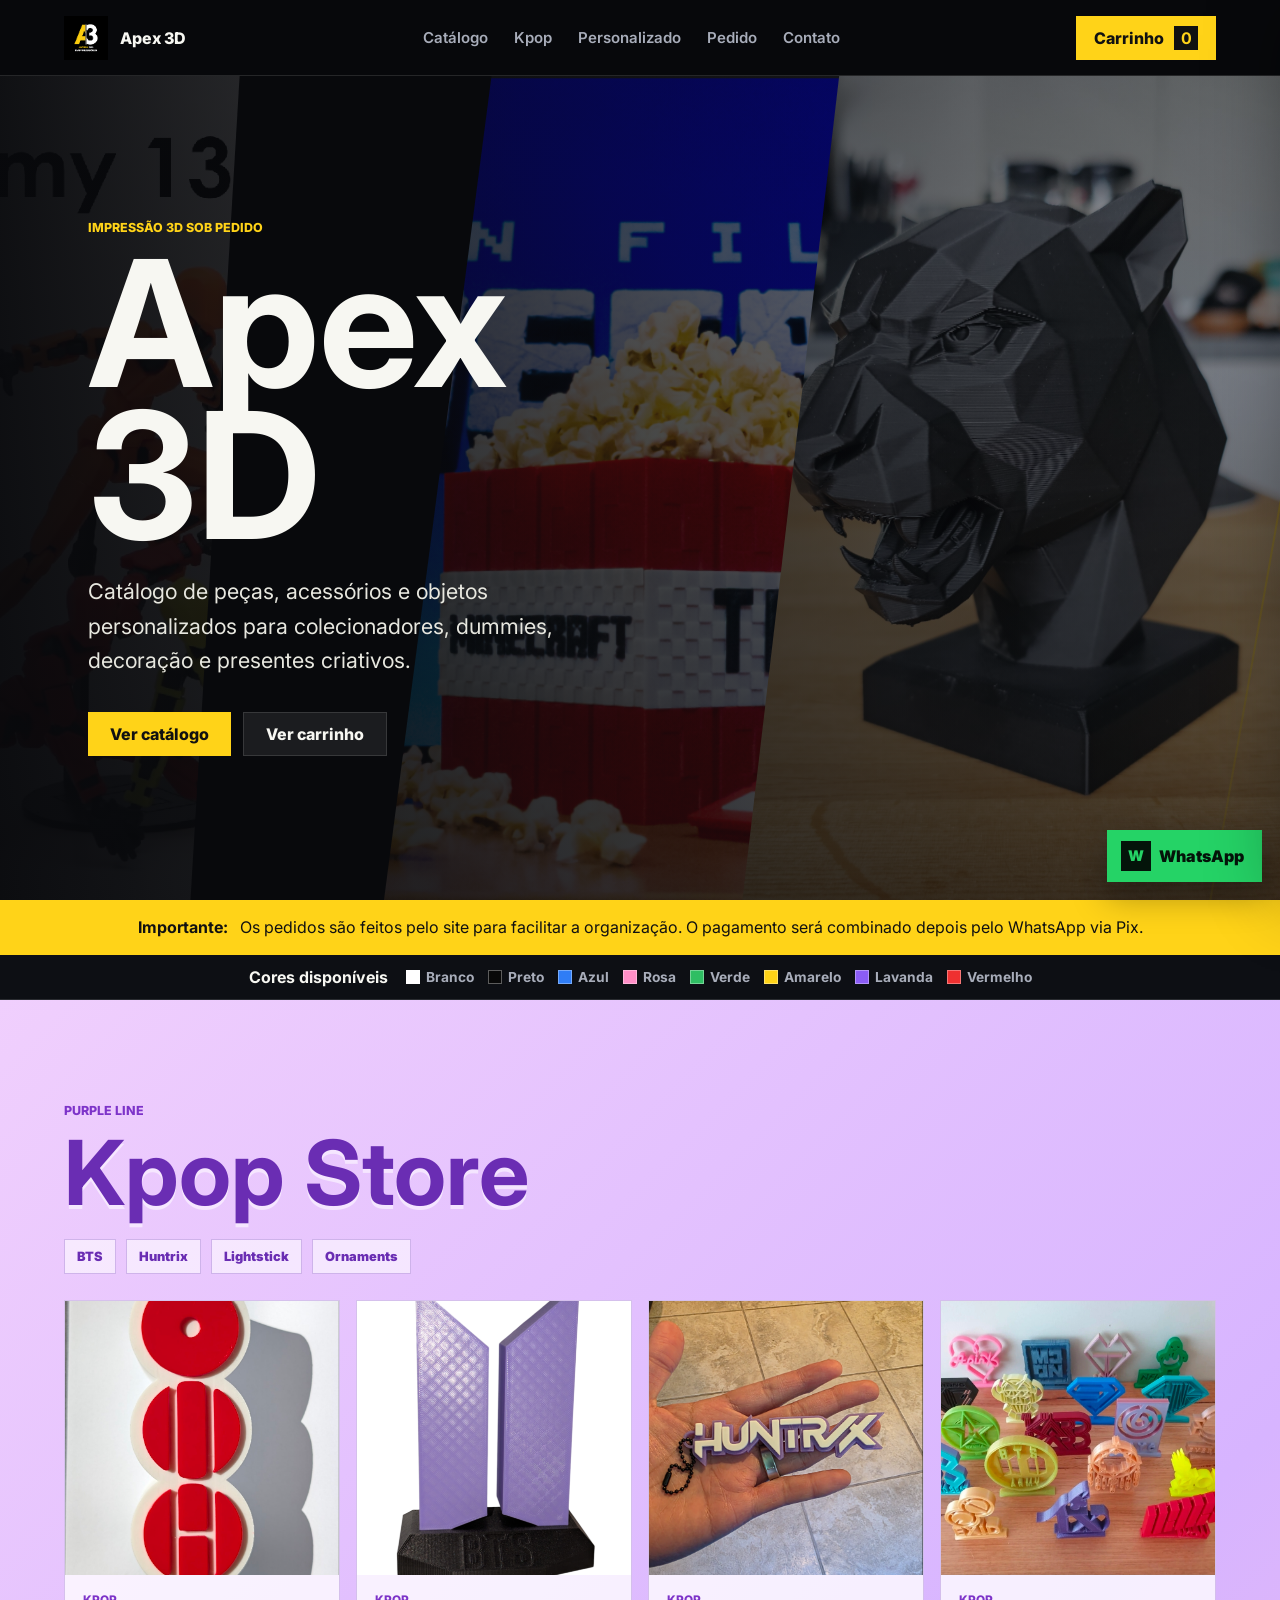
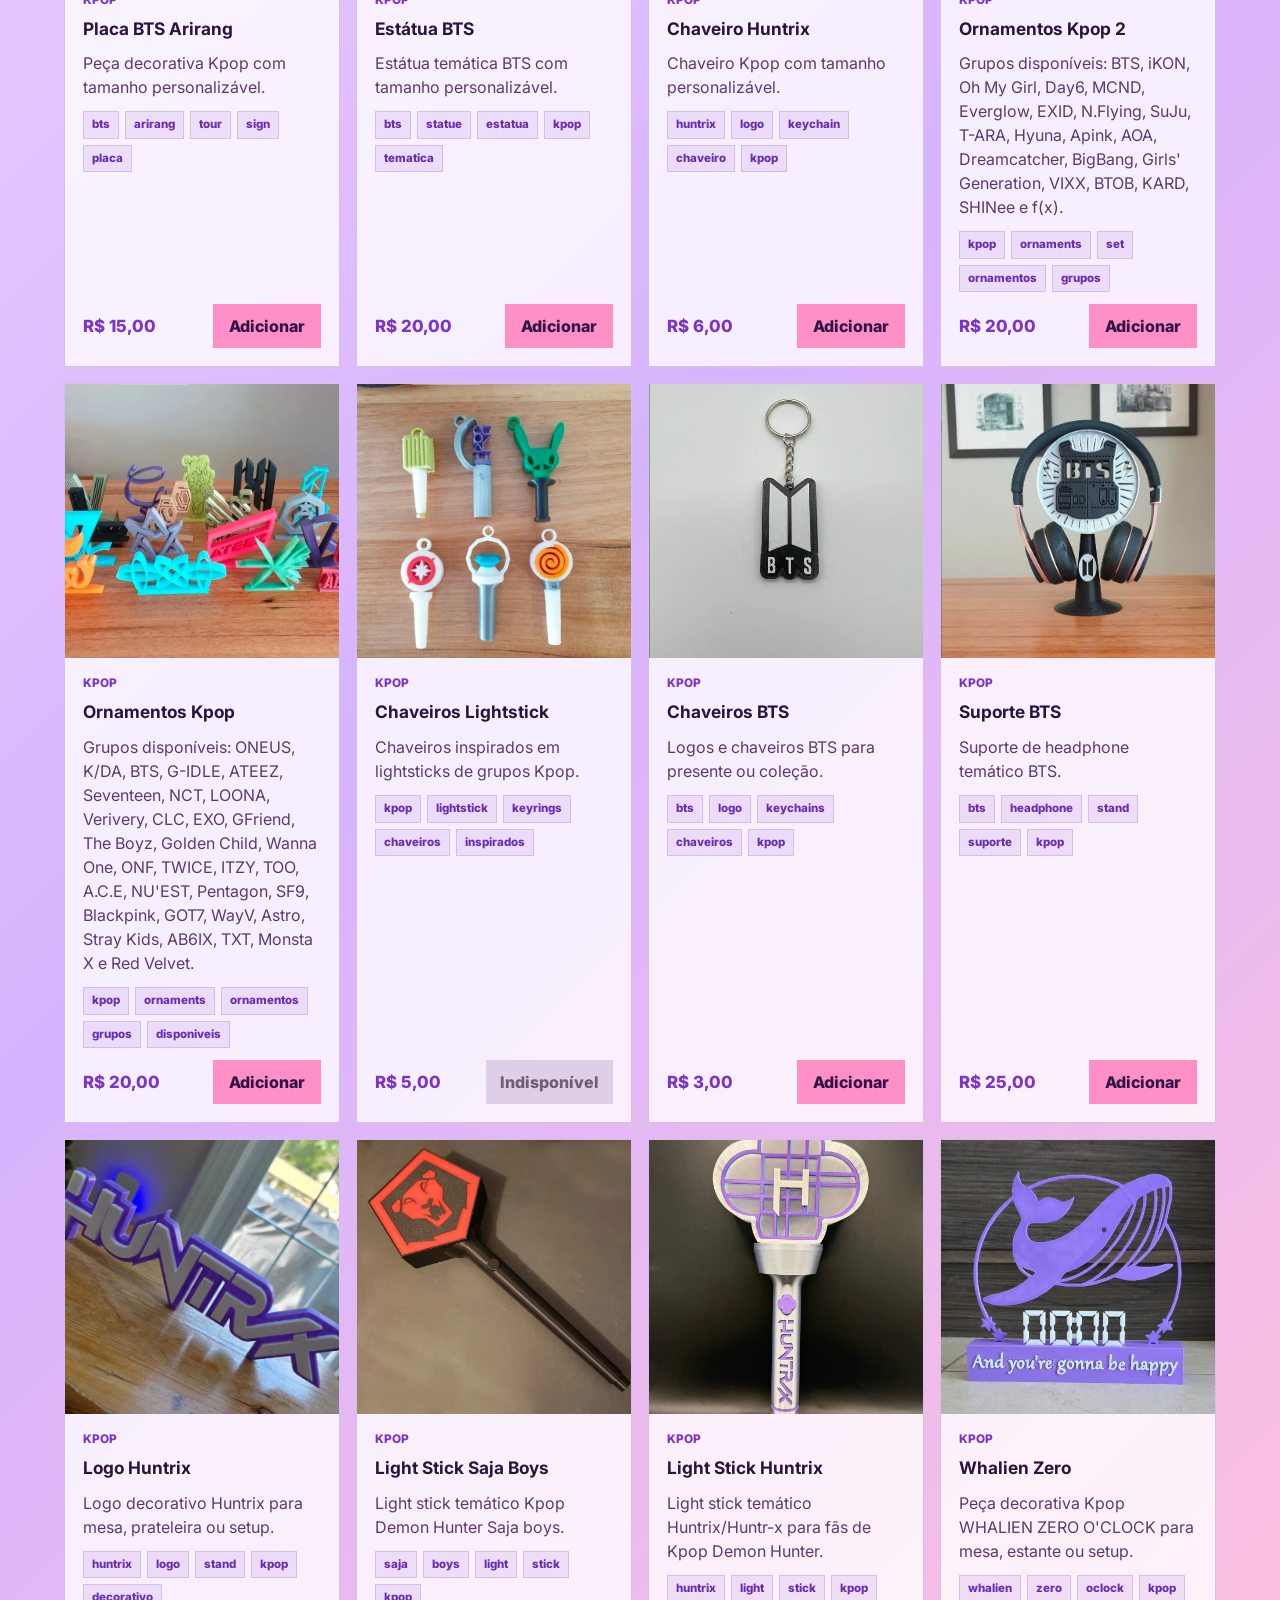
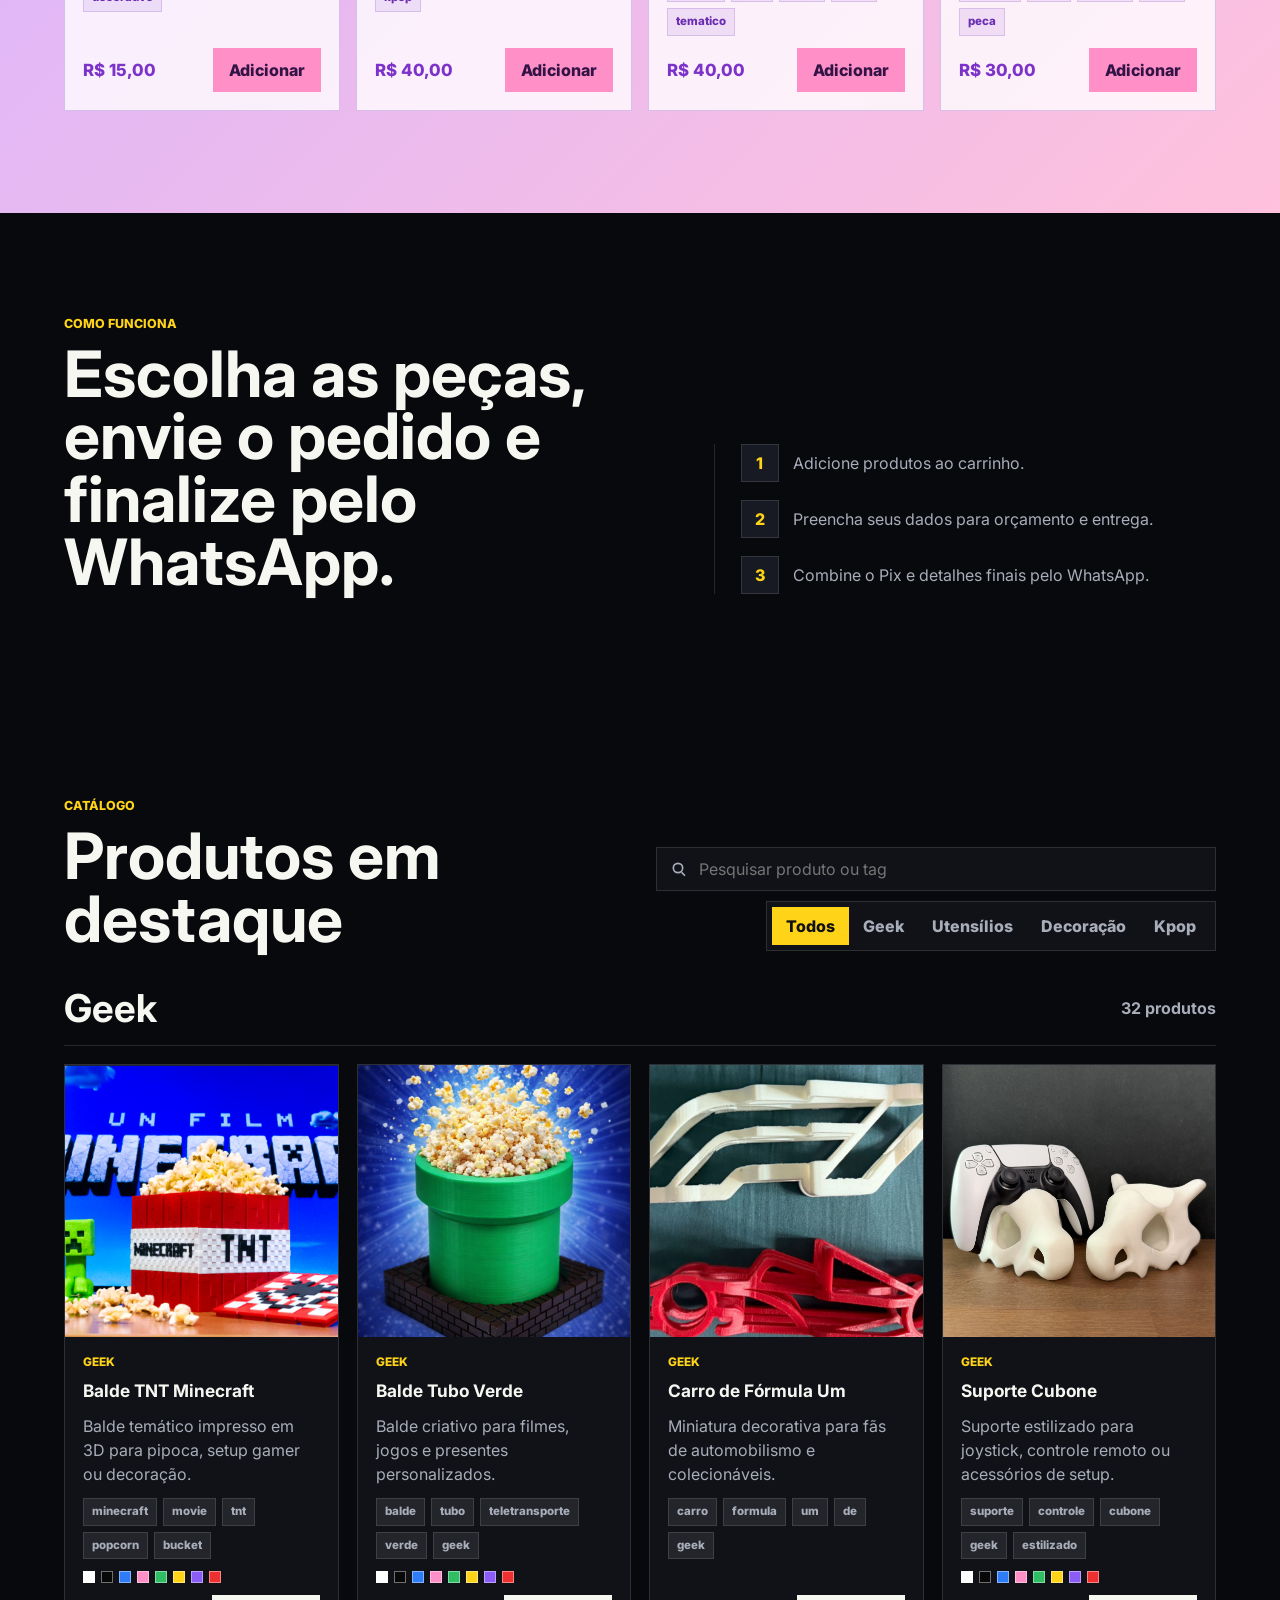
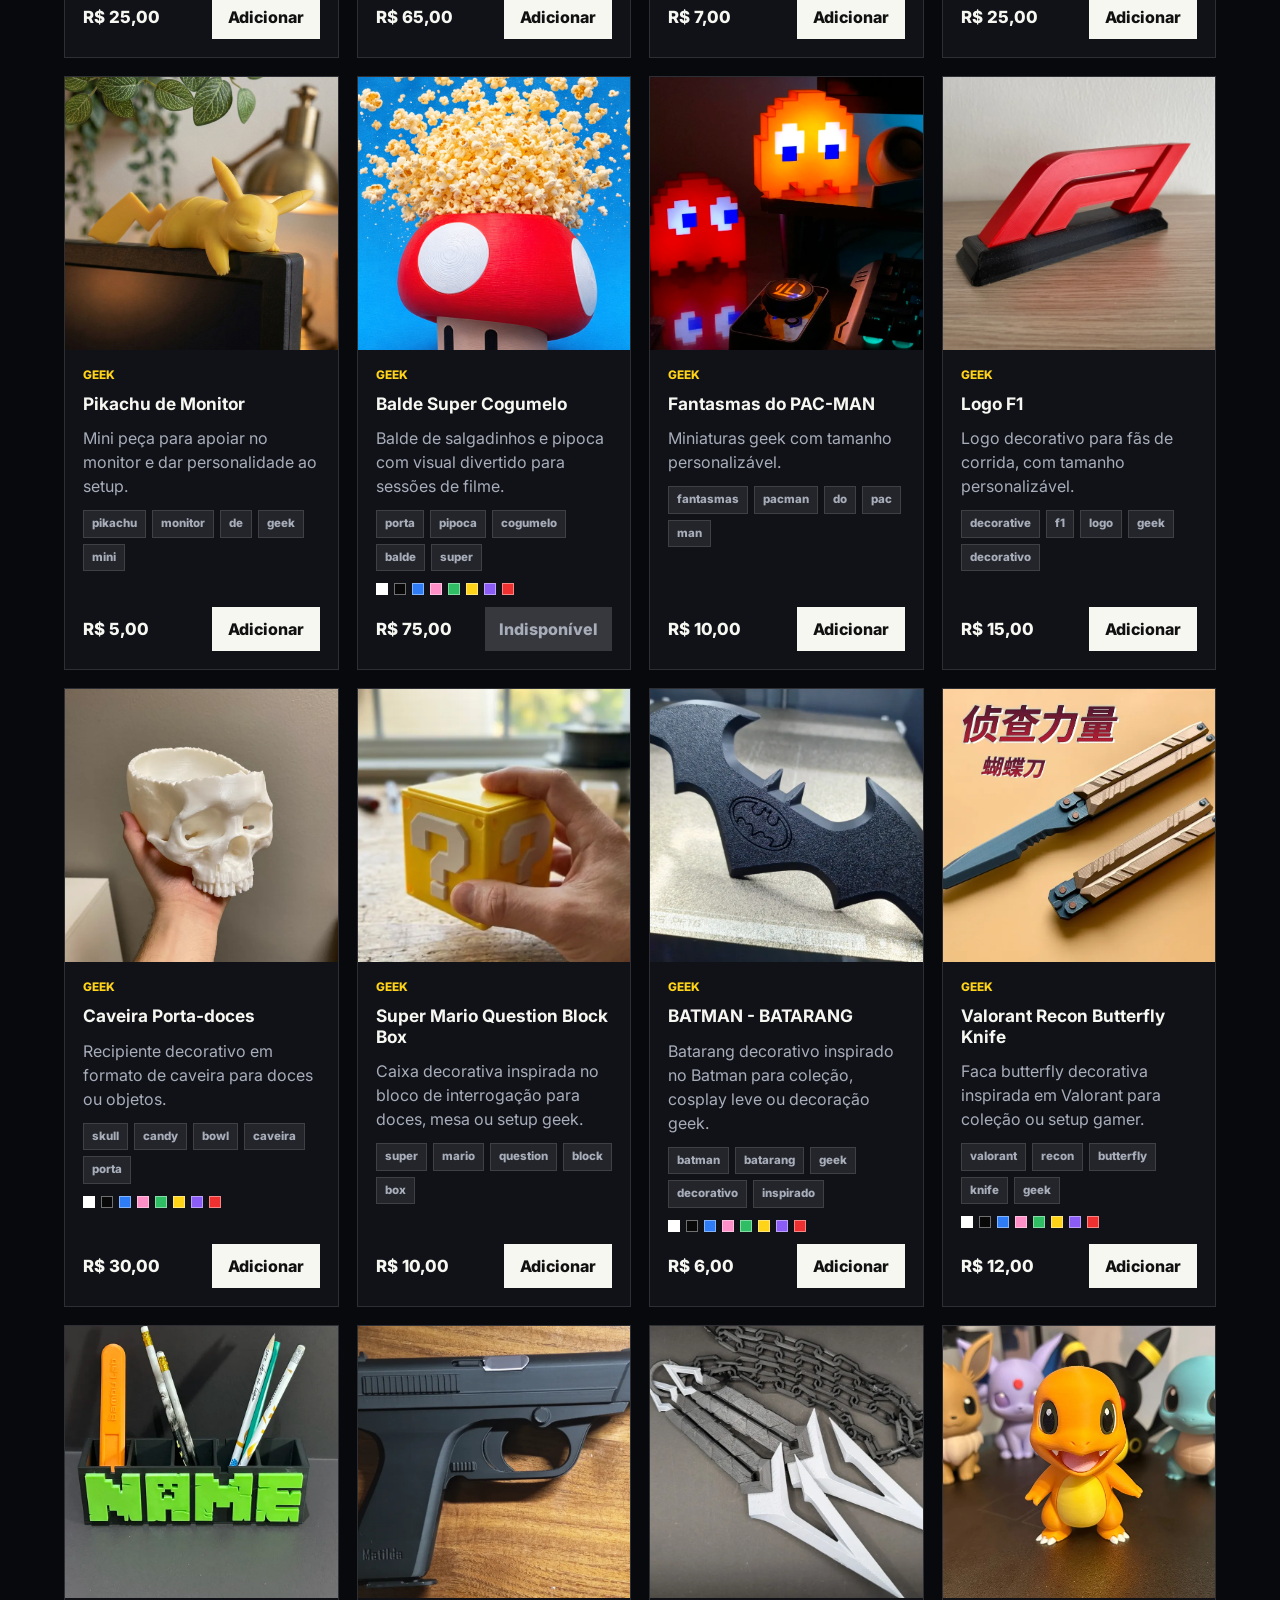
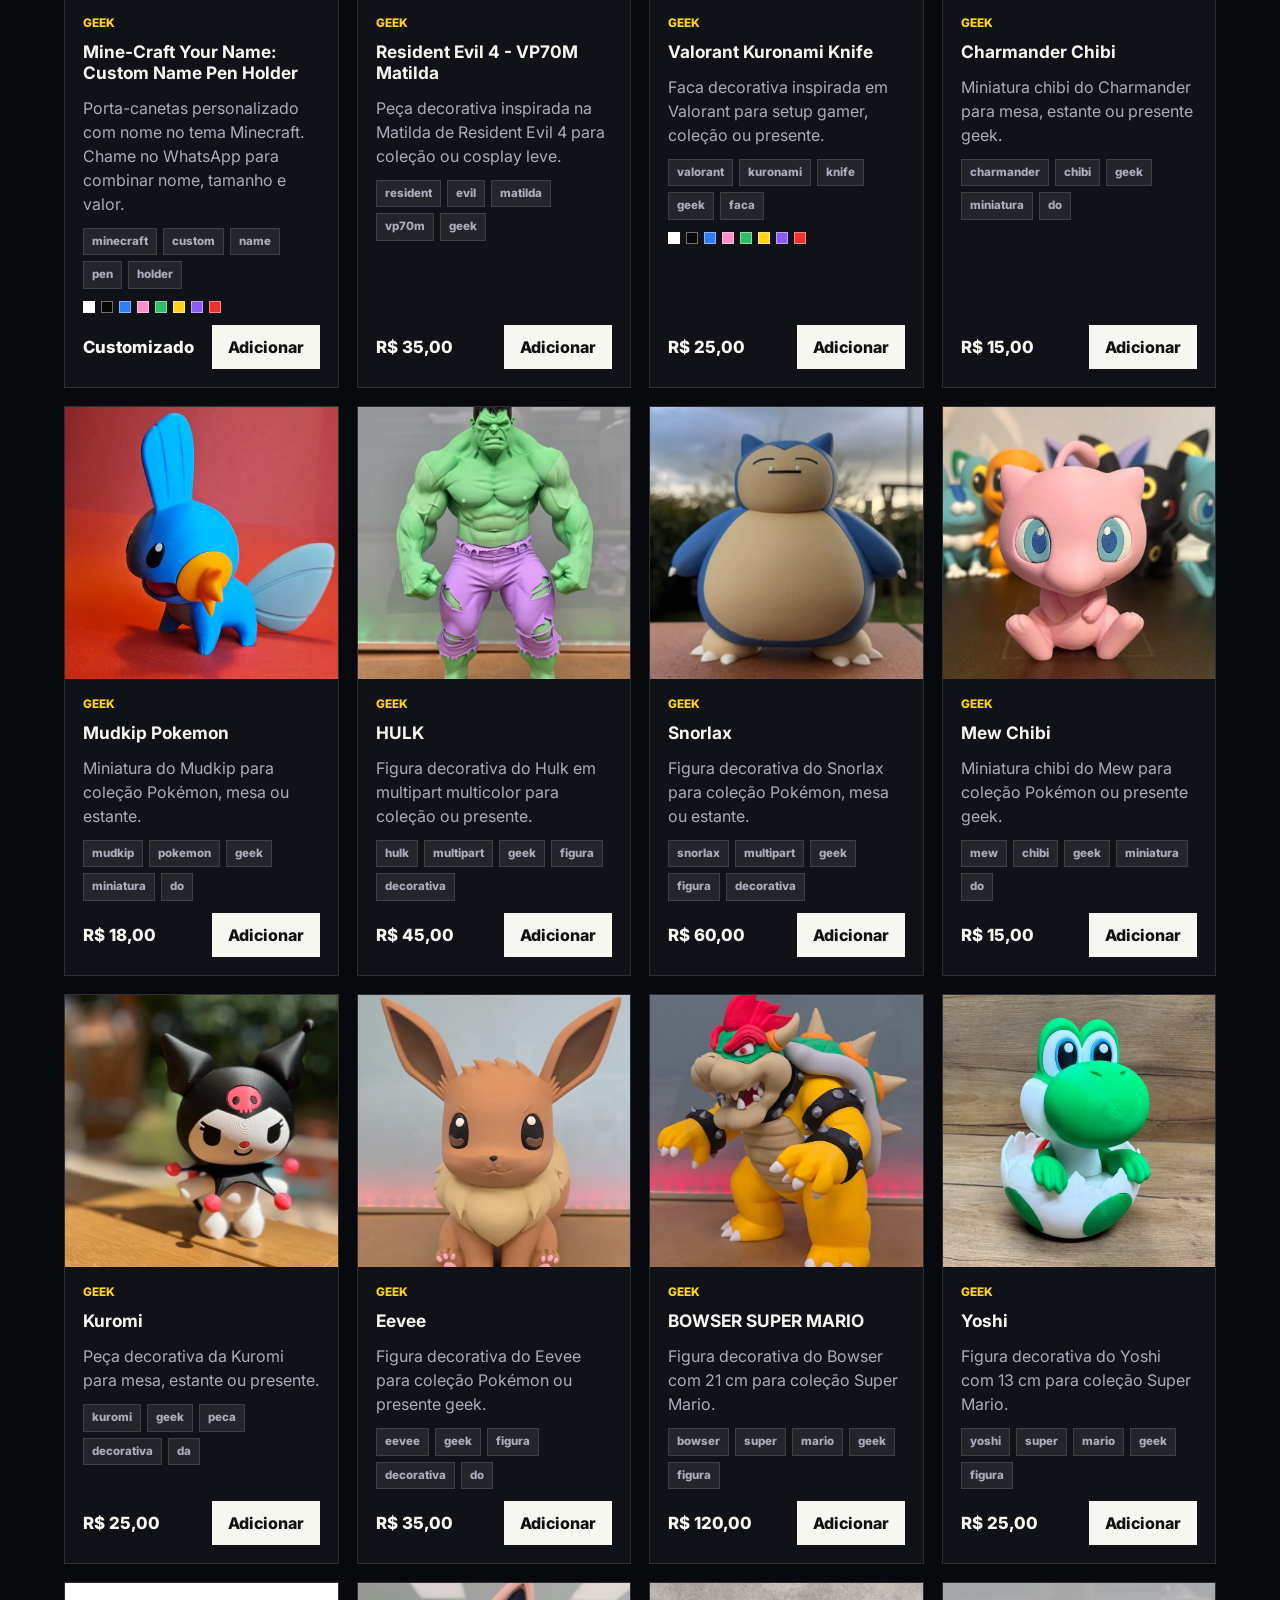
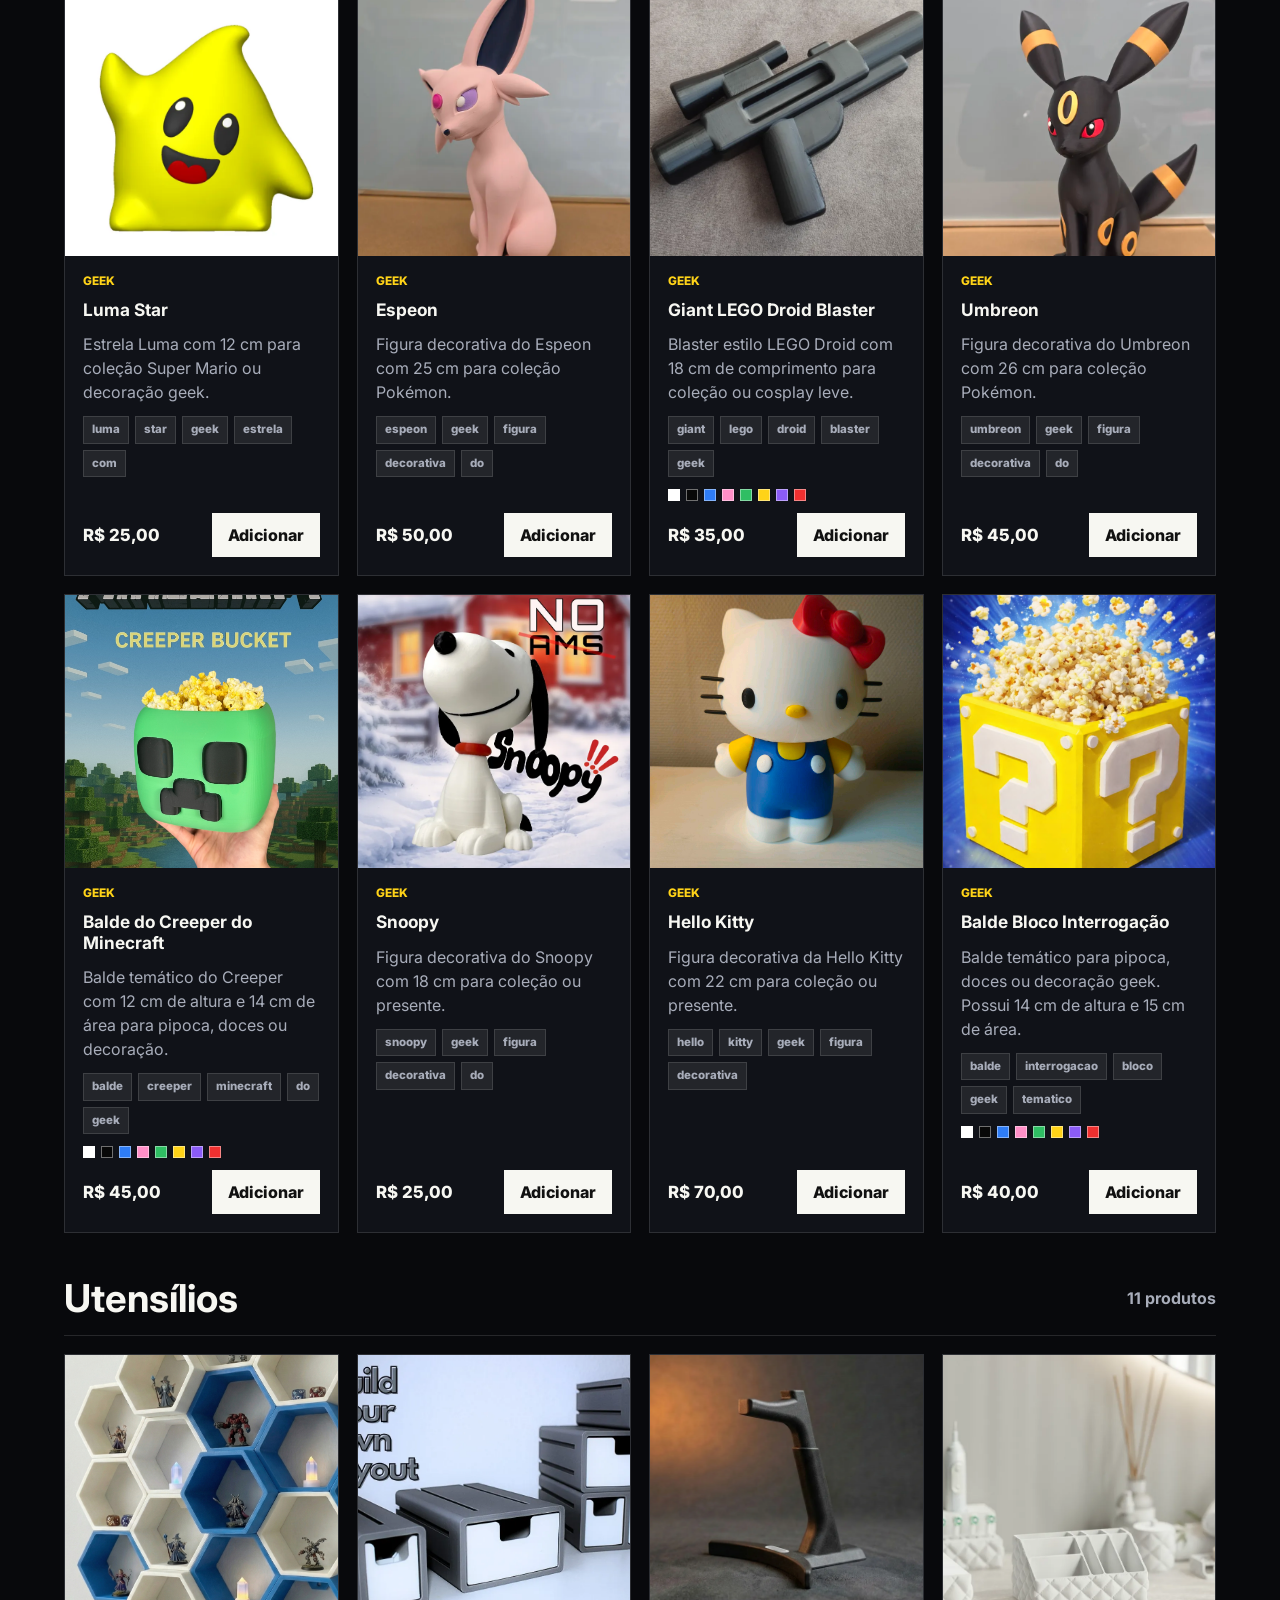
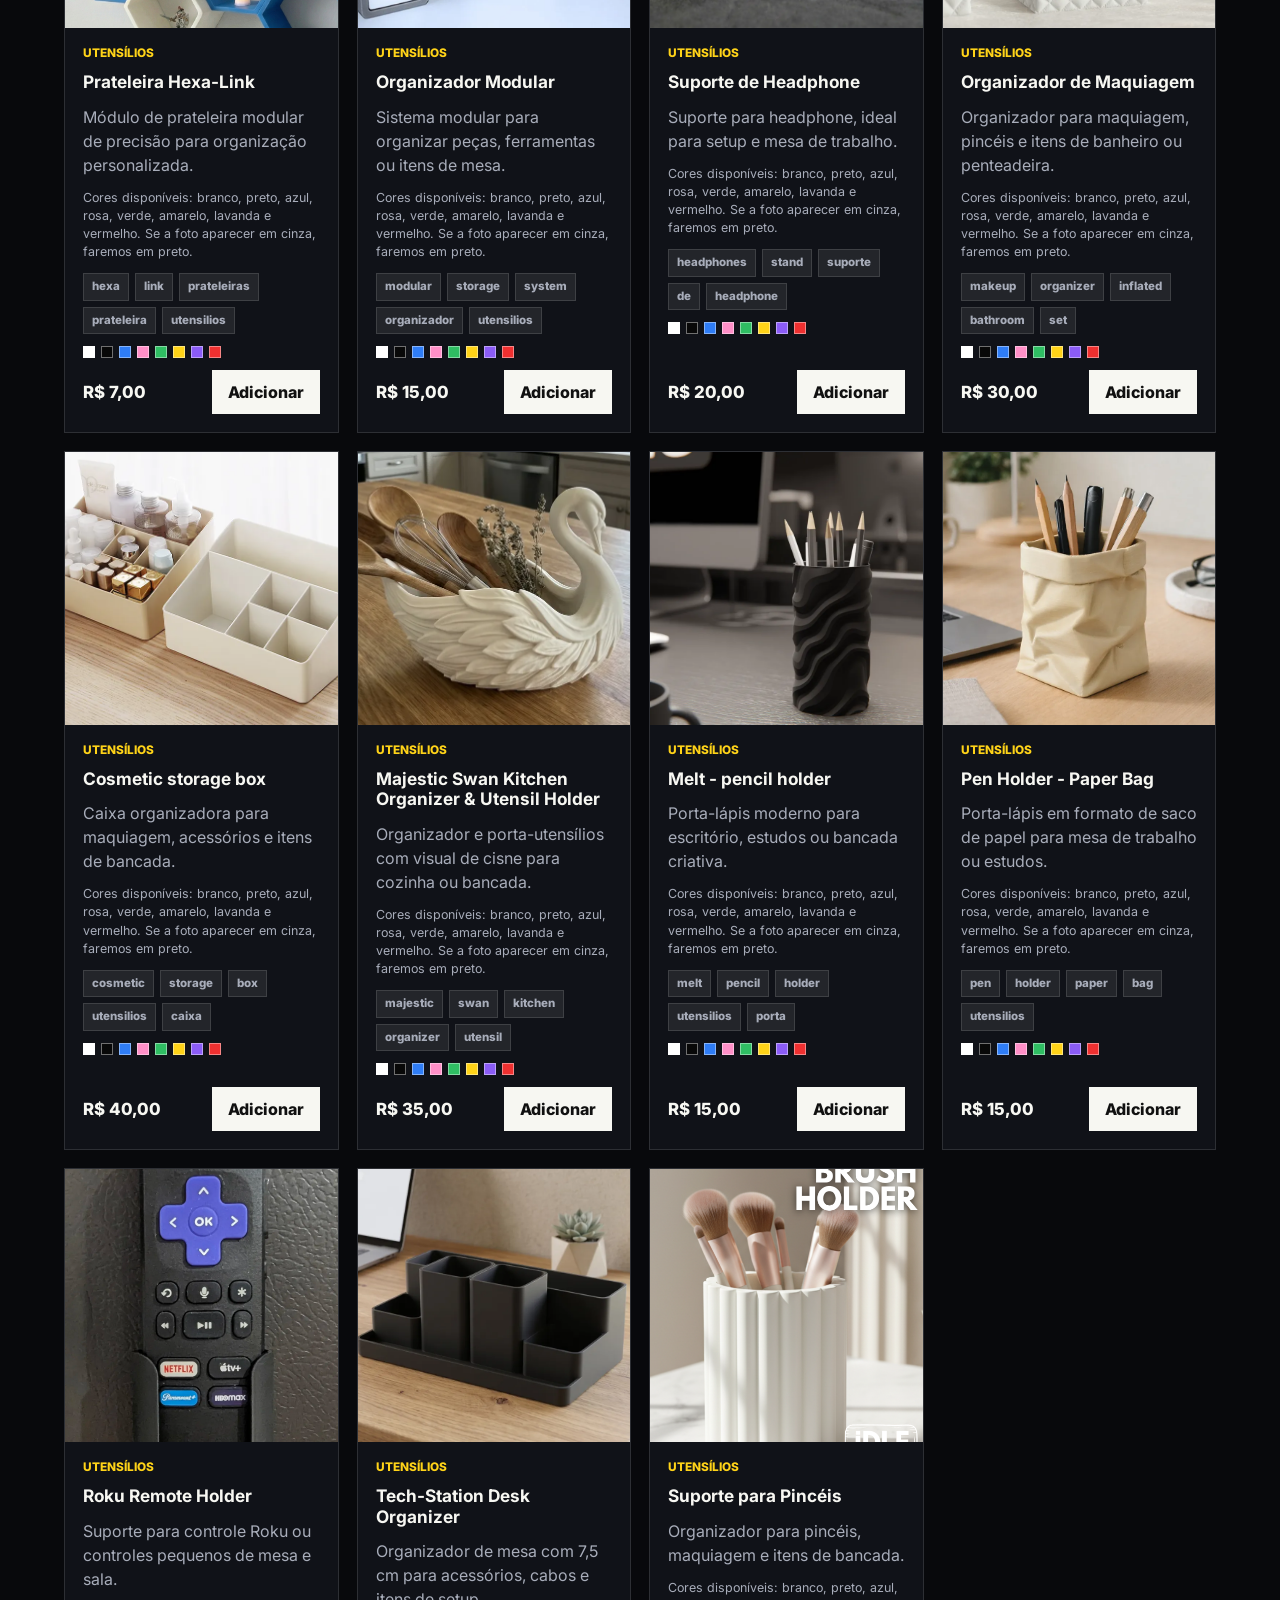
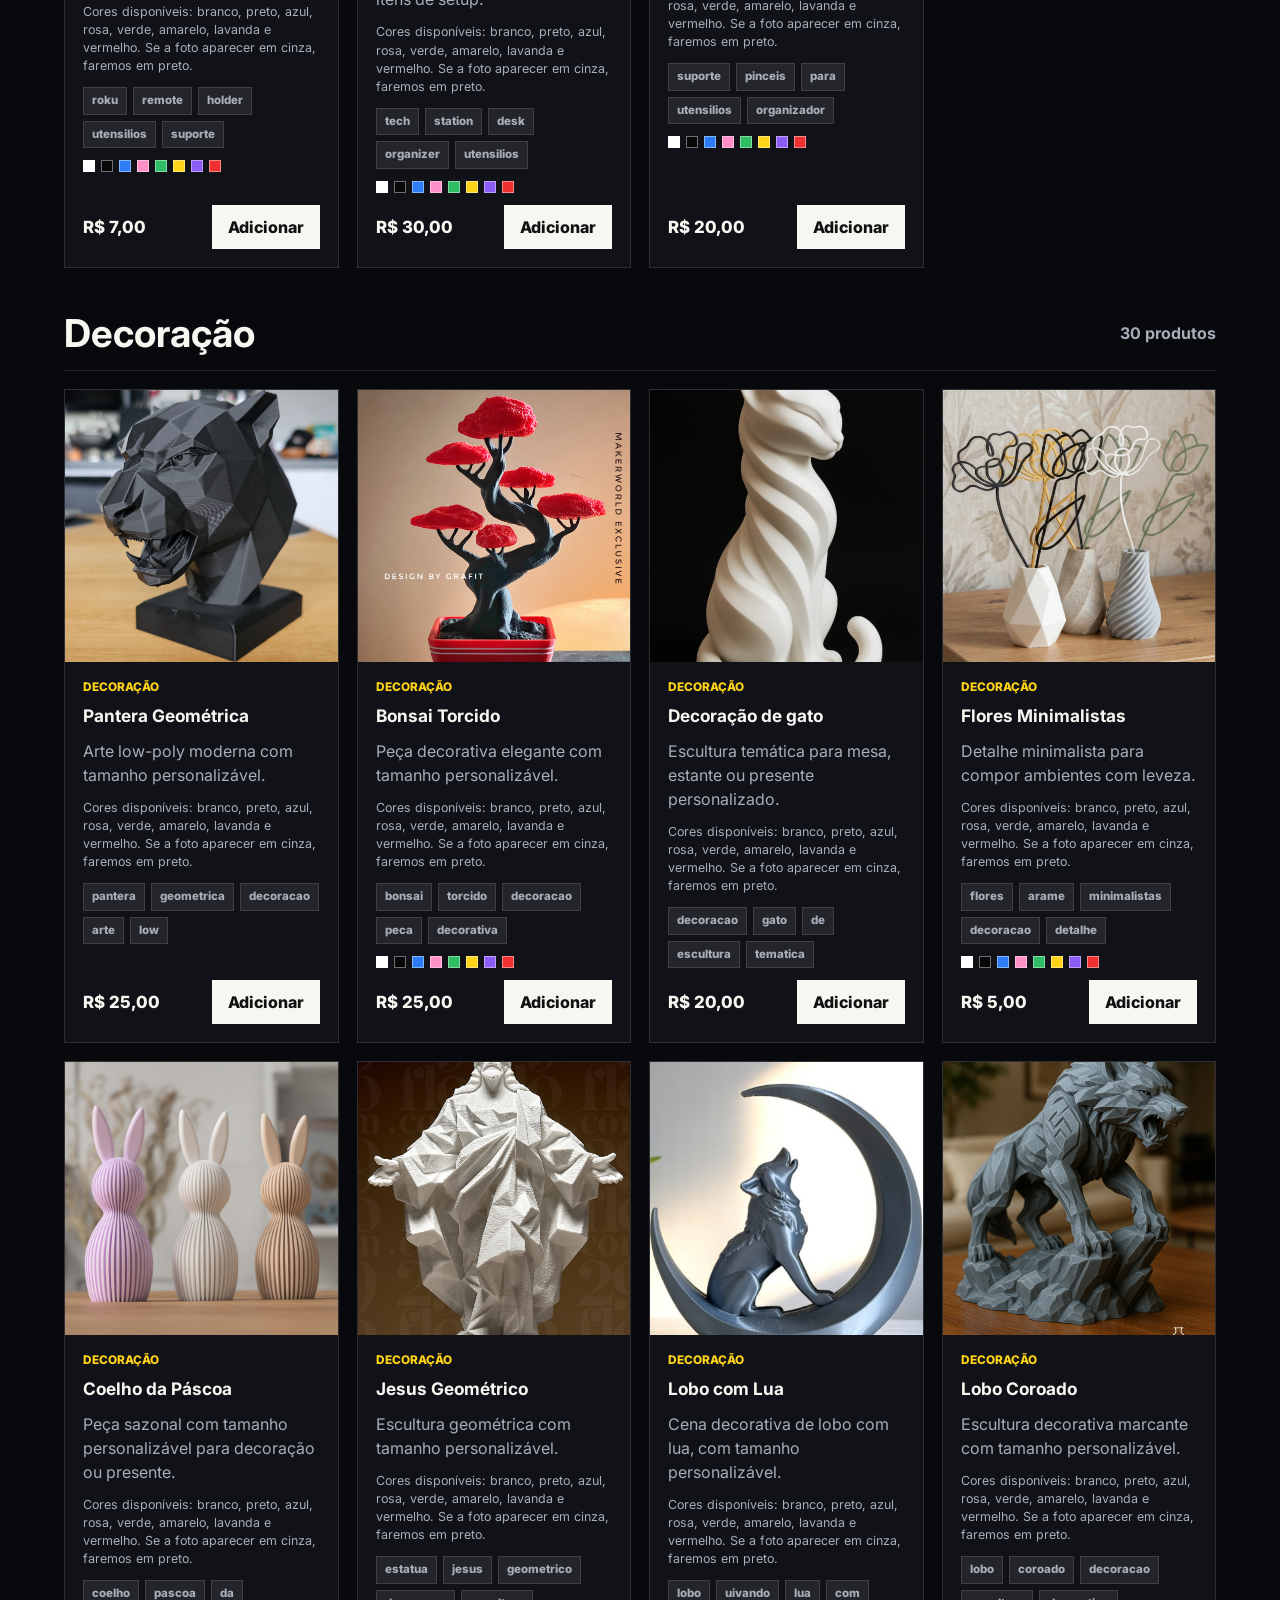
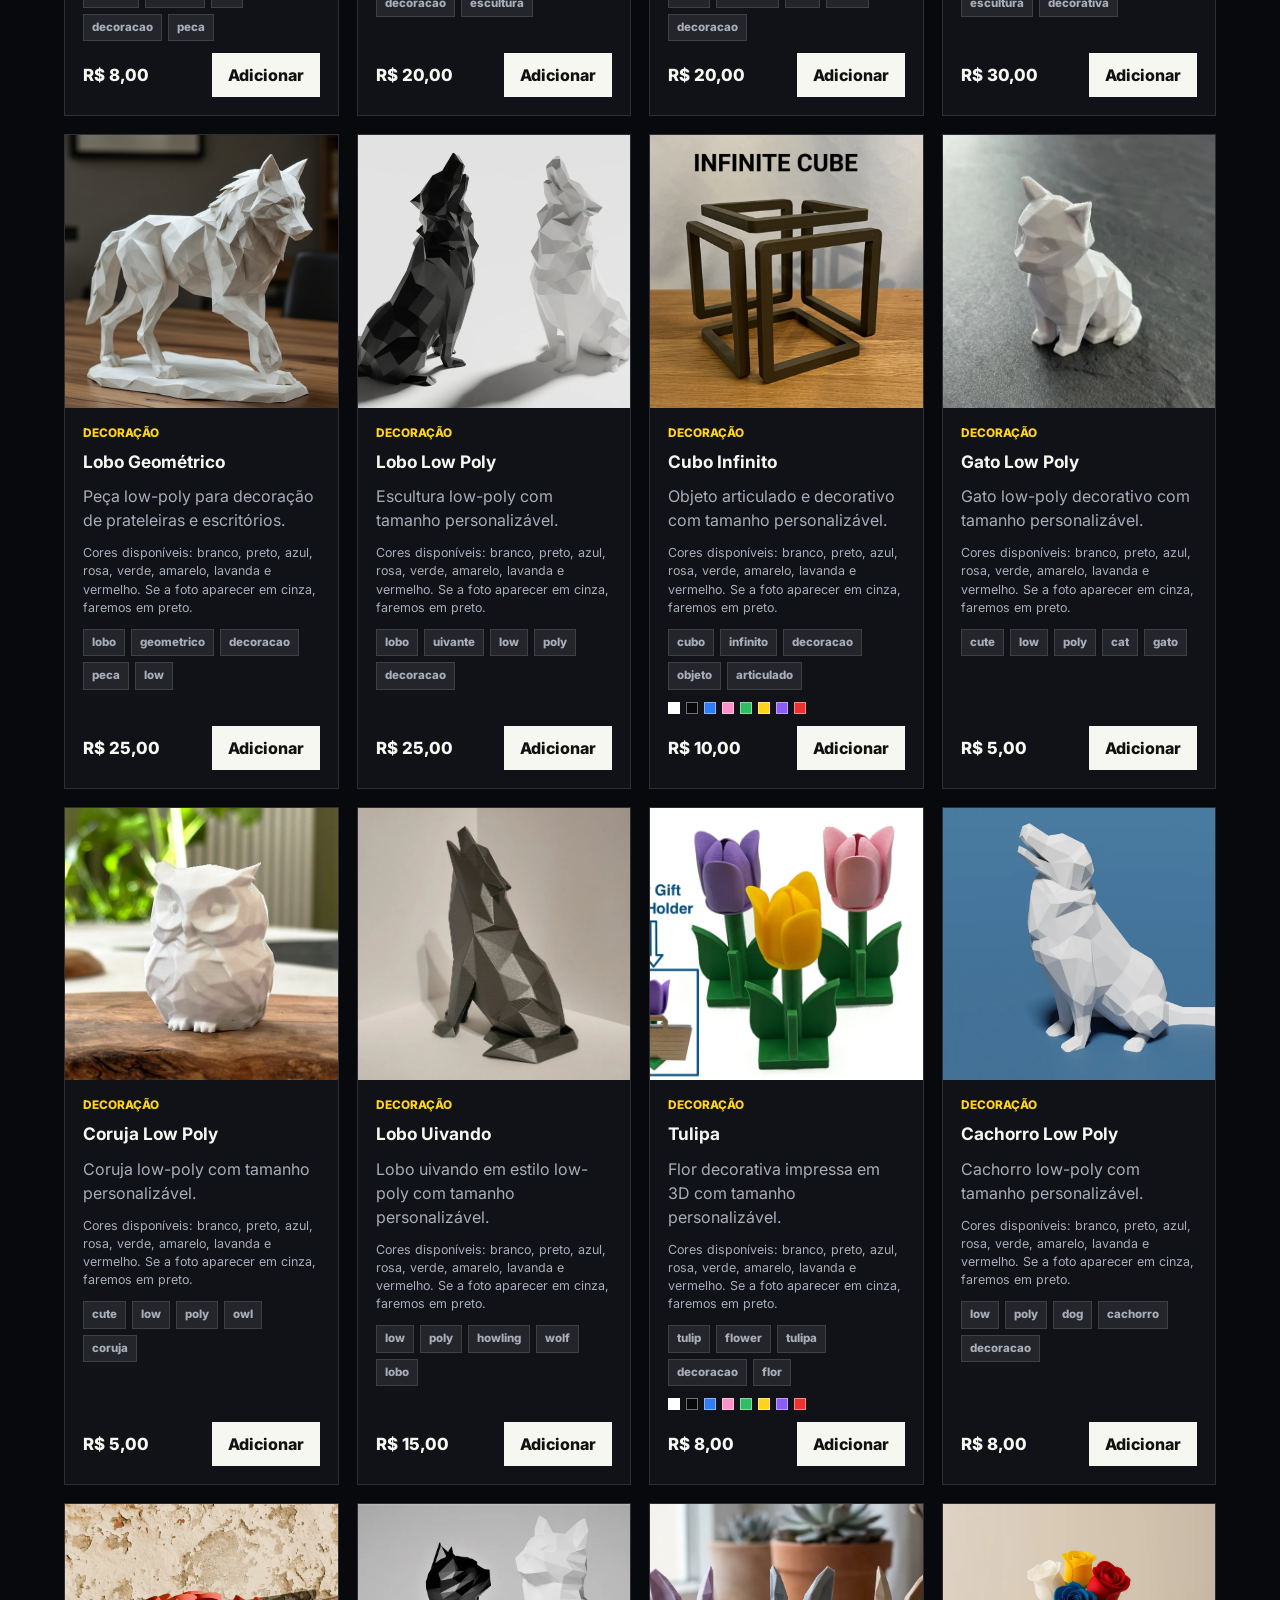
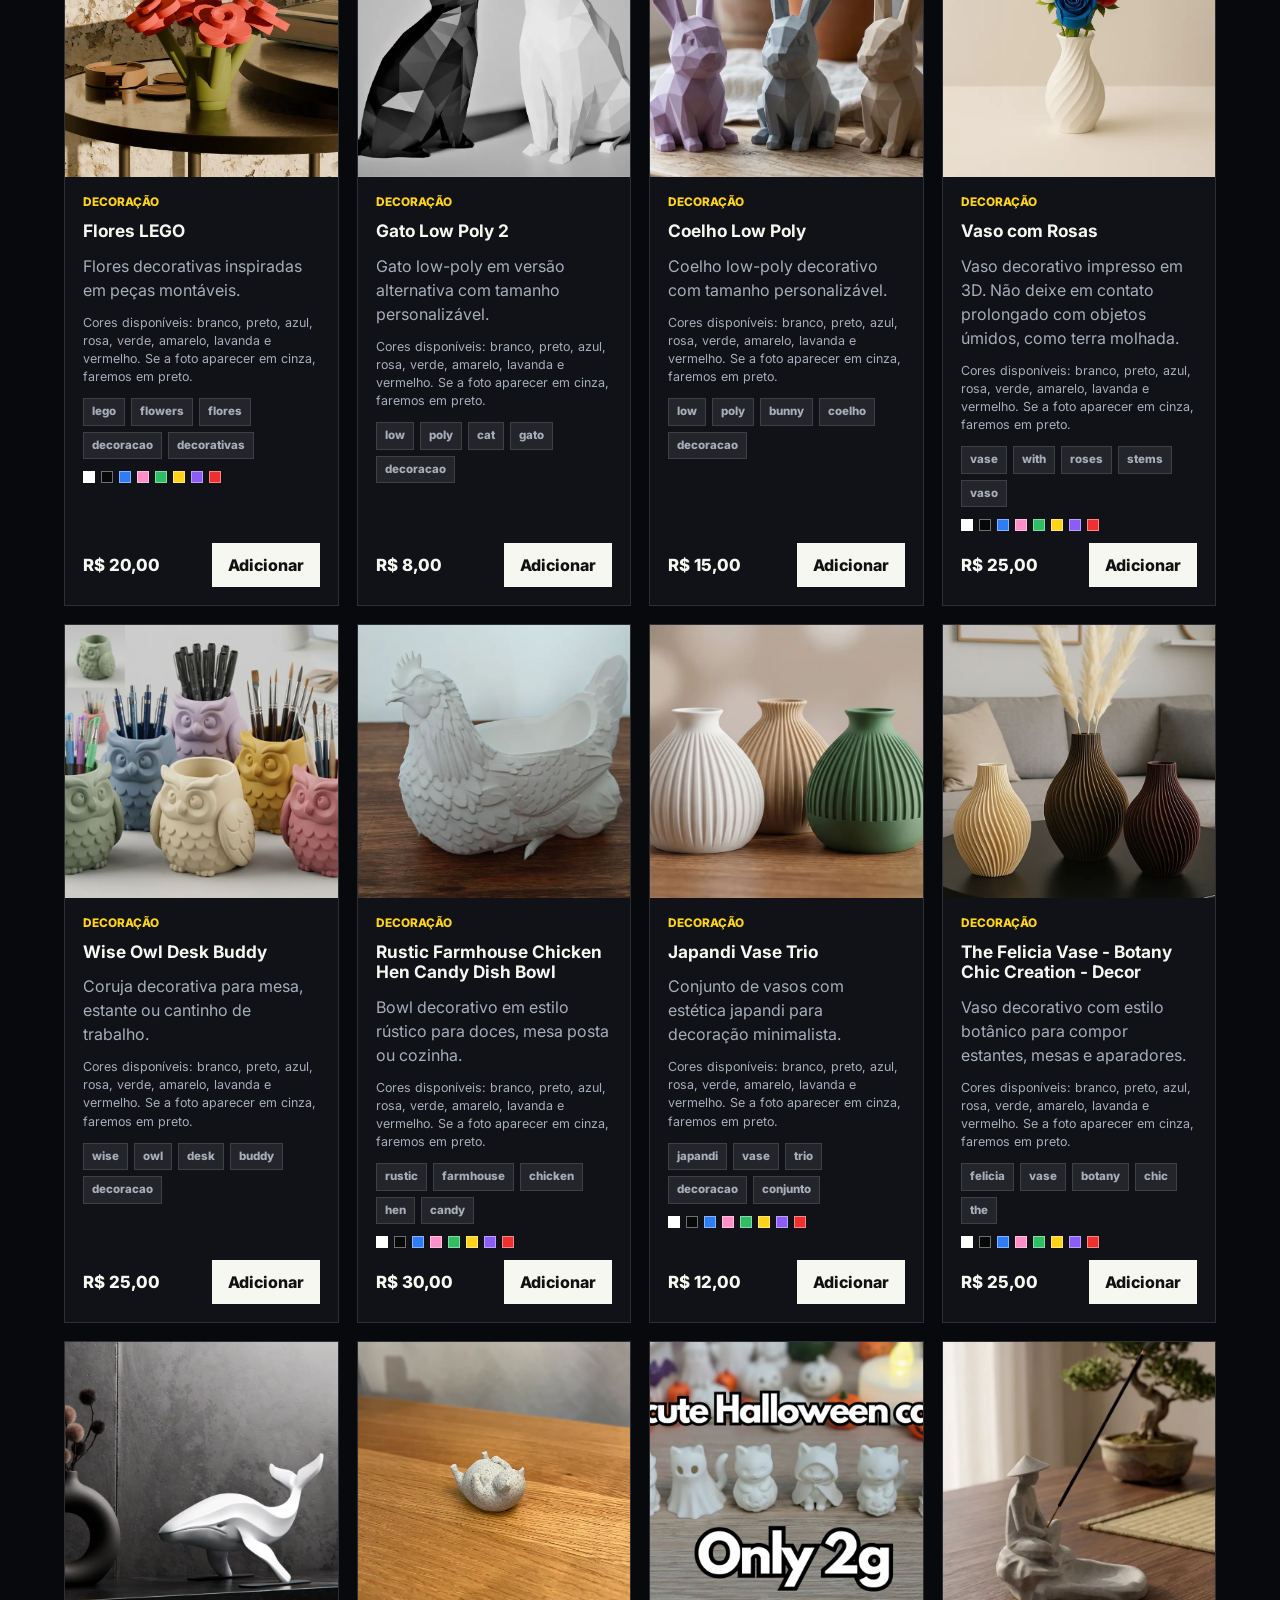
==== commit f5886d69: "Remove textos explicativos do catalogo" ====
--- a/index.html
+++ b/index.html
@@ -8,7 +8,7 @@
   <link rel="preconnect" href="https://fonts.googleapis.com">
   <link rel="preconnect" href="https://fonts.gstatic.com" crossorigin>
   <link href="https://fonts.googleapis.com/css2?family=Inter:wght@400;500;600;700;800&display=swap" rel="stylesheet">
-  <link rel="stylesheet" href="style.css?v=20260427b">
+  <link rel="stylesheet" href="style.css?v=20260427c">
 </head>
 <body>
   <header class="site-header">
@@ -72,7 +72,6 @@
         <span style="--swatch: #8b5cf6">Lavanda</span>
         <span style="--swatch: #ef3030">Vermelho</span>
       </div>
-      <small>Em Decoração e Utensílios, se a foto aparecer em cinza, a peça será feita em preto.</small>
     </section>
 
 
@@ -80,7 +79,6 @@
       <div class="kpop-copy">
         <p class="eyebrow">Purple Line</p>
         <h2>Kpop Store</h2>
-        <p>Uma área só para lightsticks, chaveiros, logos, ornamentos e peças Kpop. Esses itens também continuam aparecendo no catálogo normal.</p>
       </div>
       <div class="kpop-badges" aria-hidden="true">
         <span>BTS</span>
@@ -240,7 +238,7 @@
     <span>WhatsApp</span>
   </a>
 
-  <script src="script.js?v=20260427b"></script>
+  <script src="script.js?v=20260427c"></script>
 </body>
 </html>
 
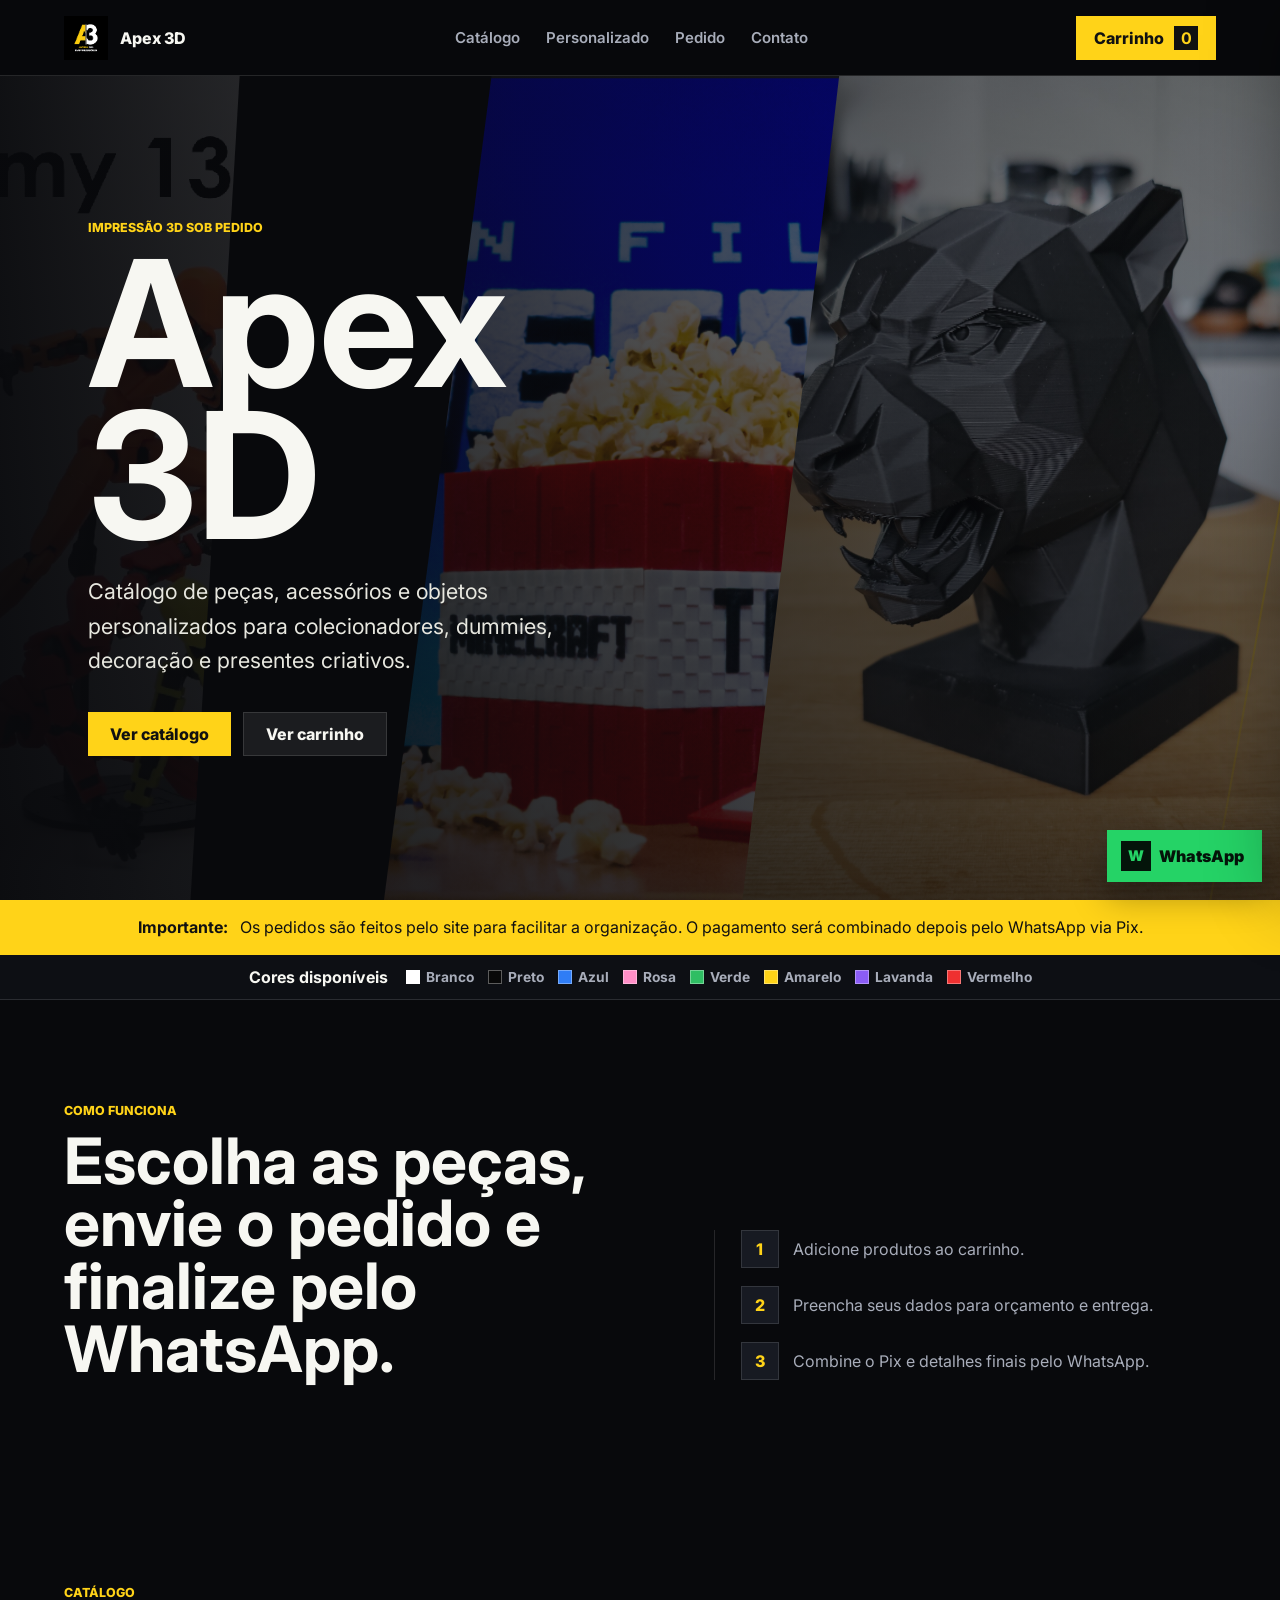
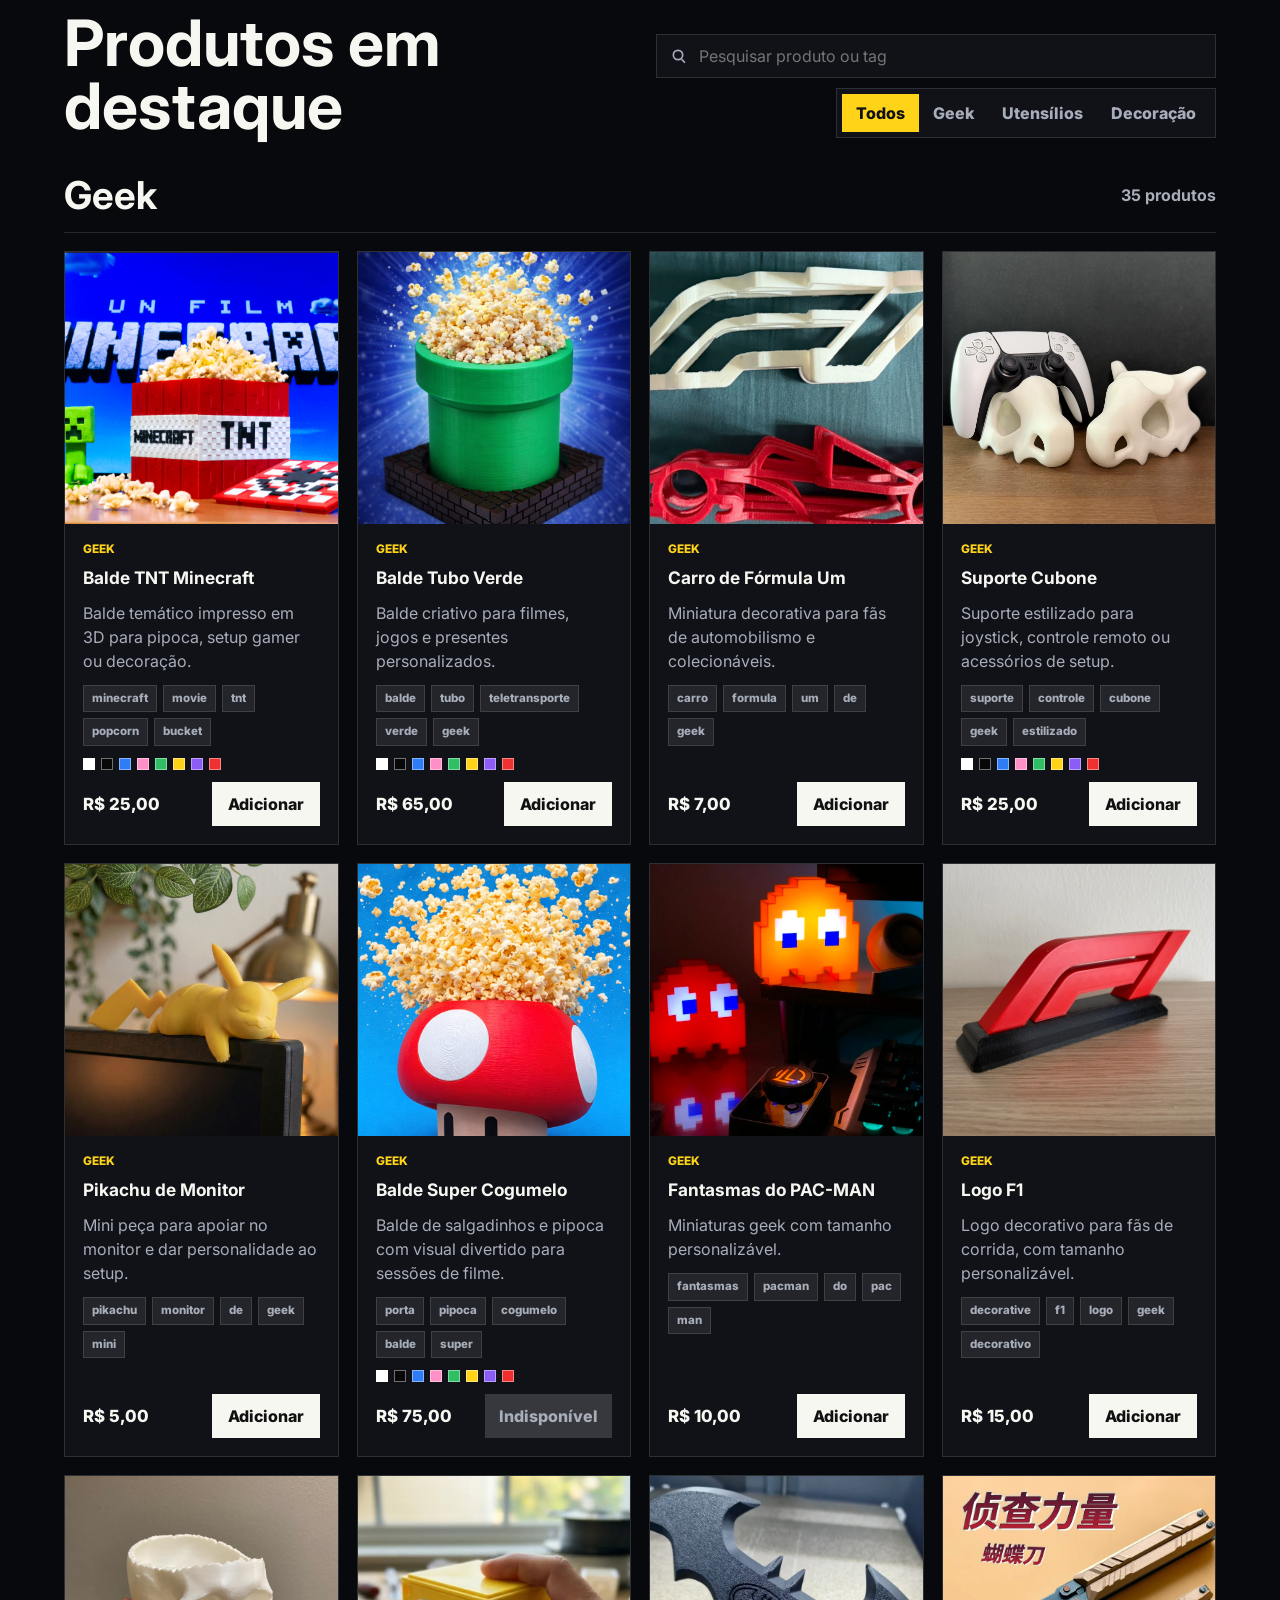
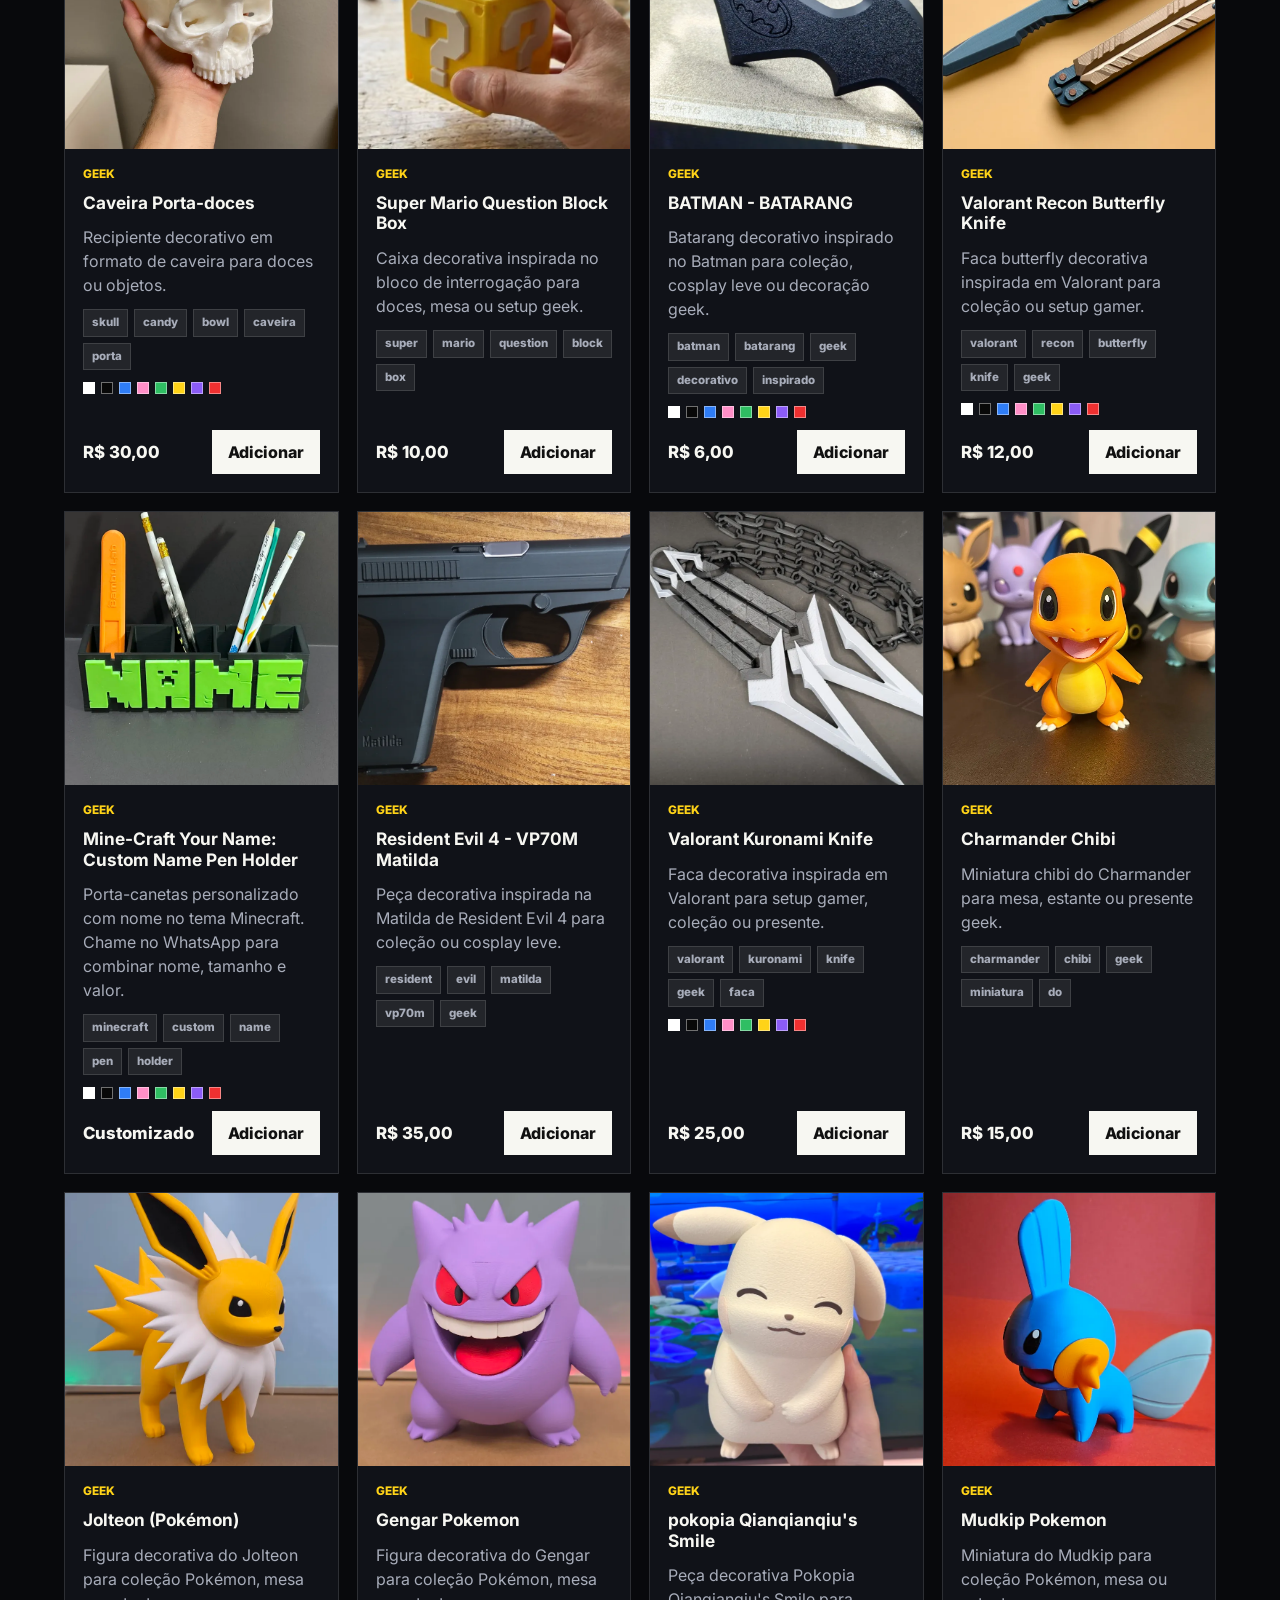
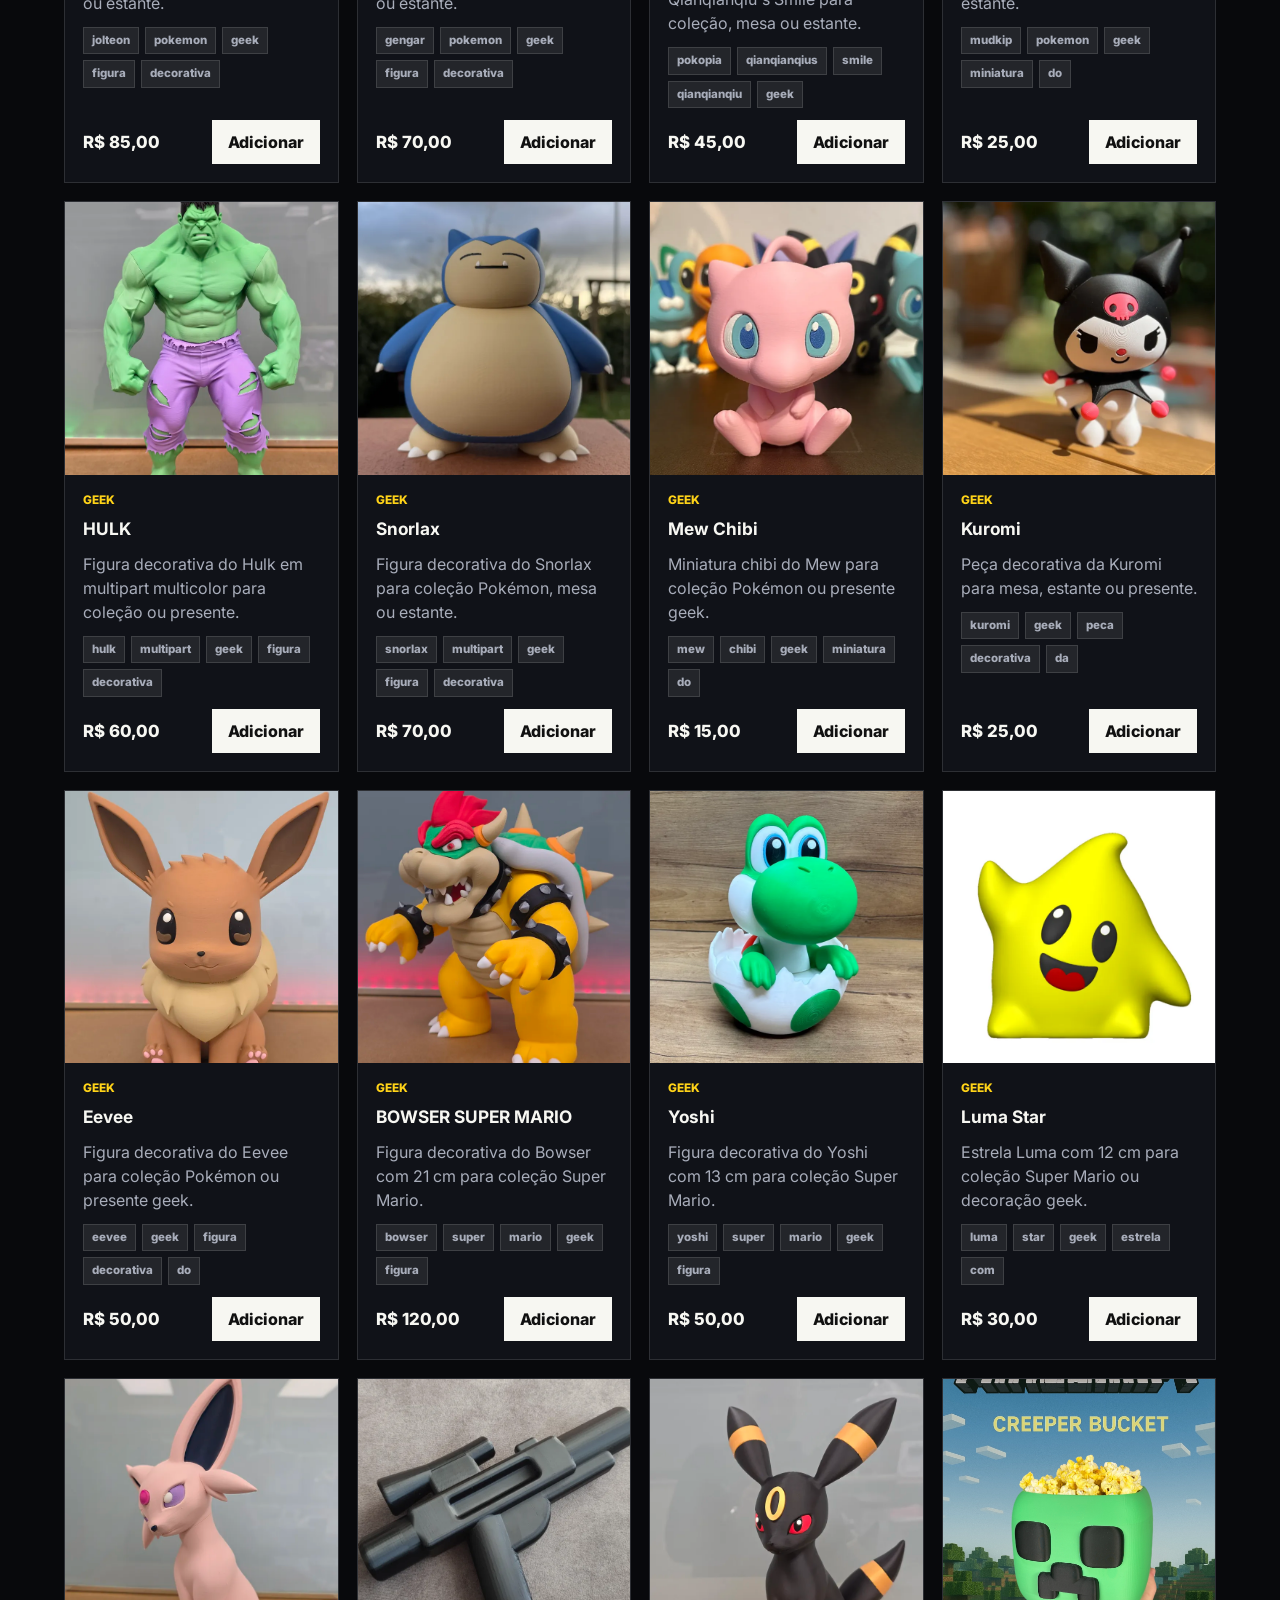
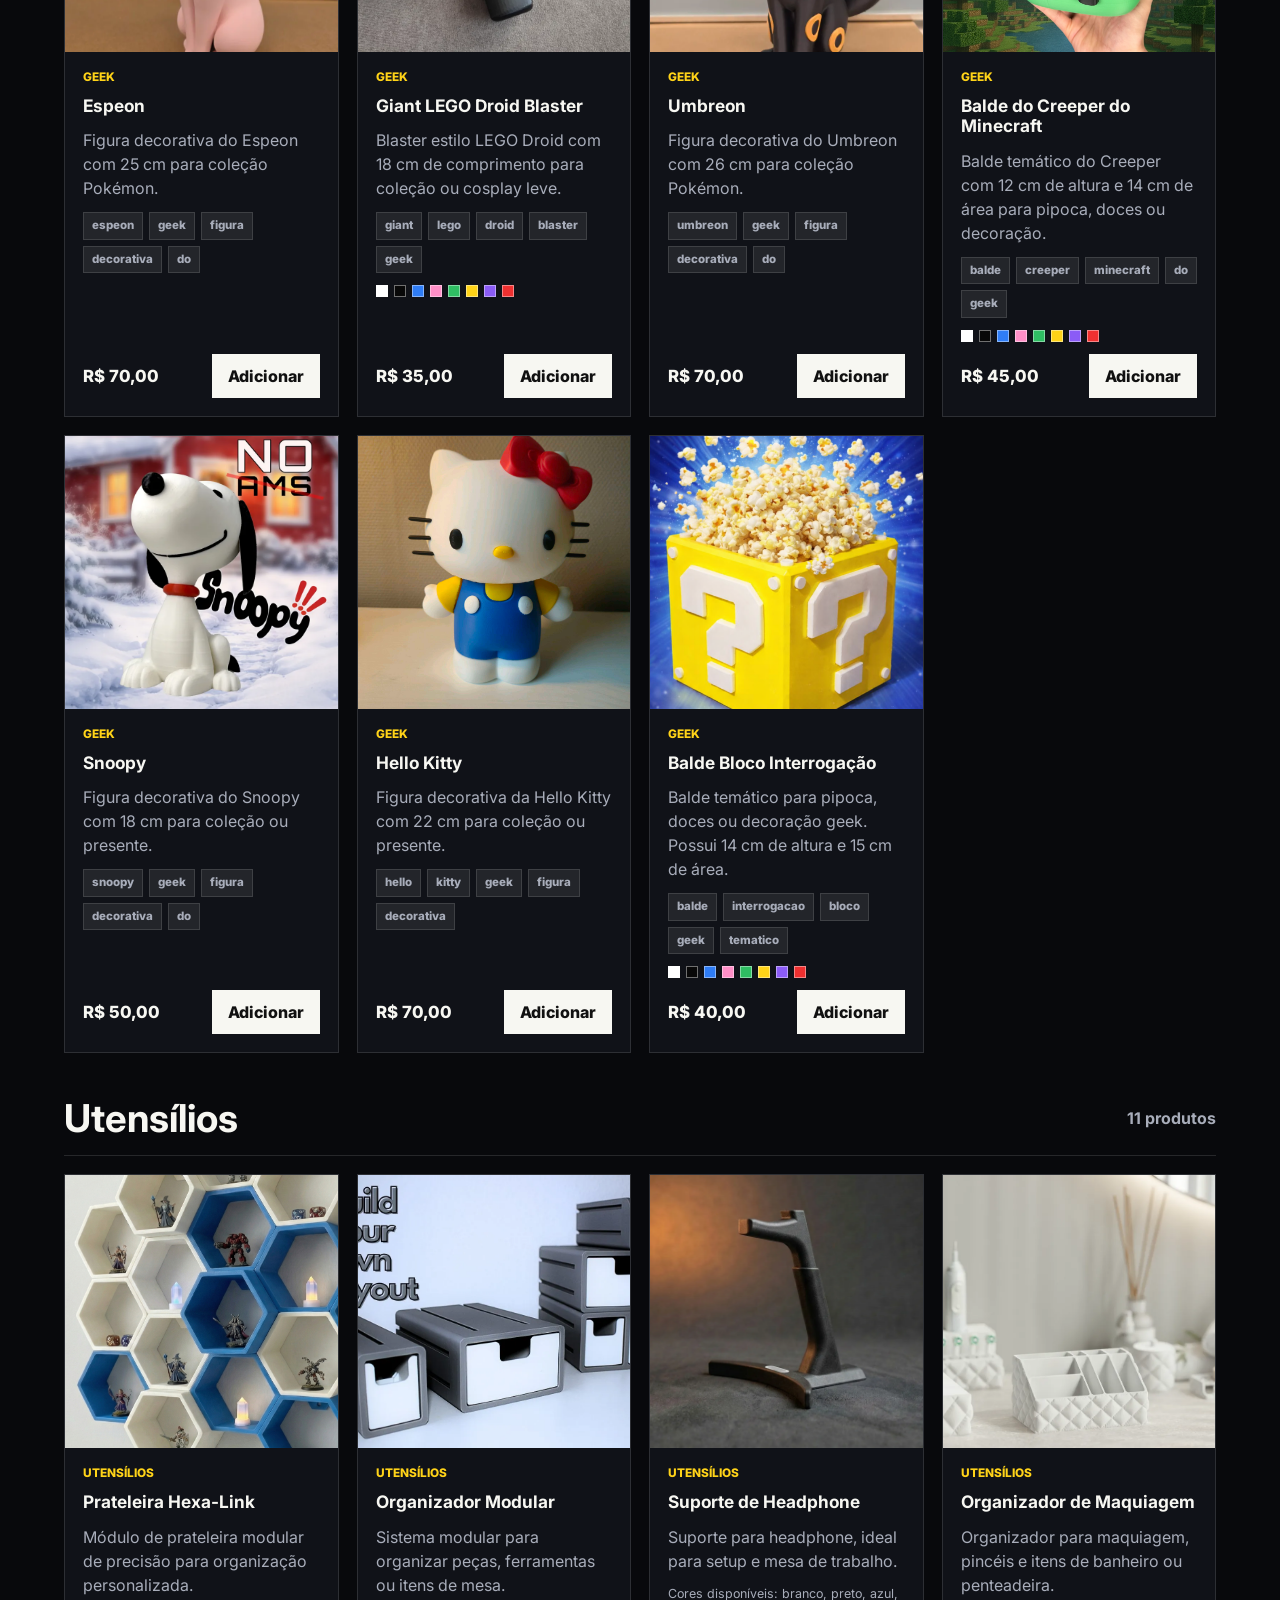
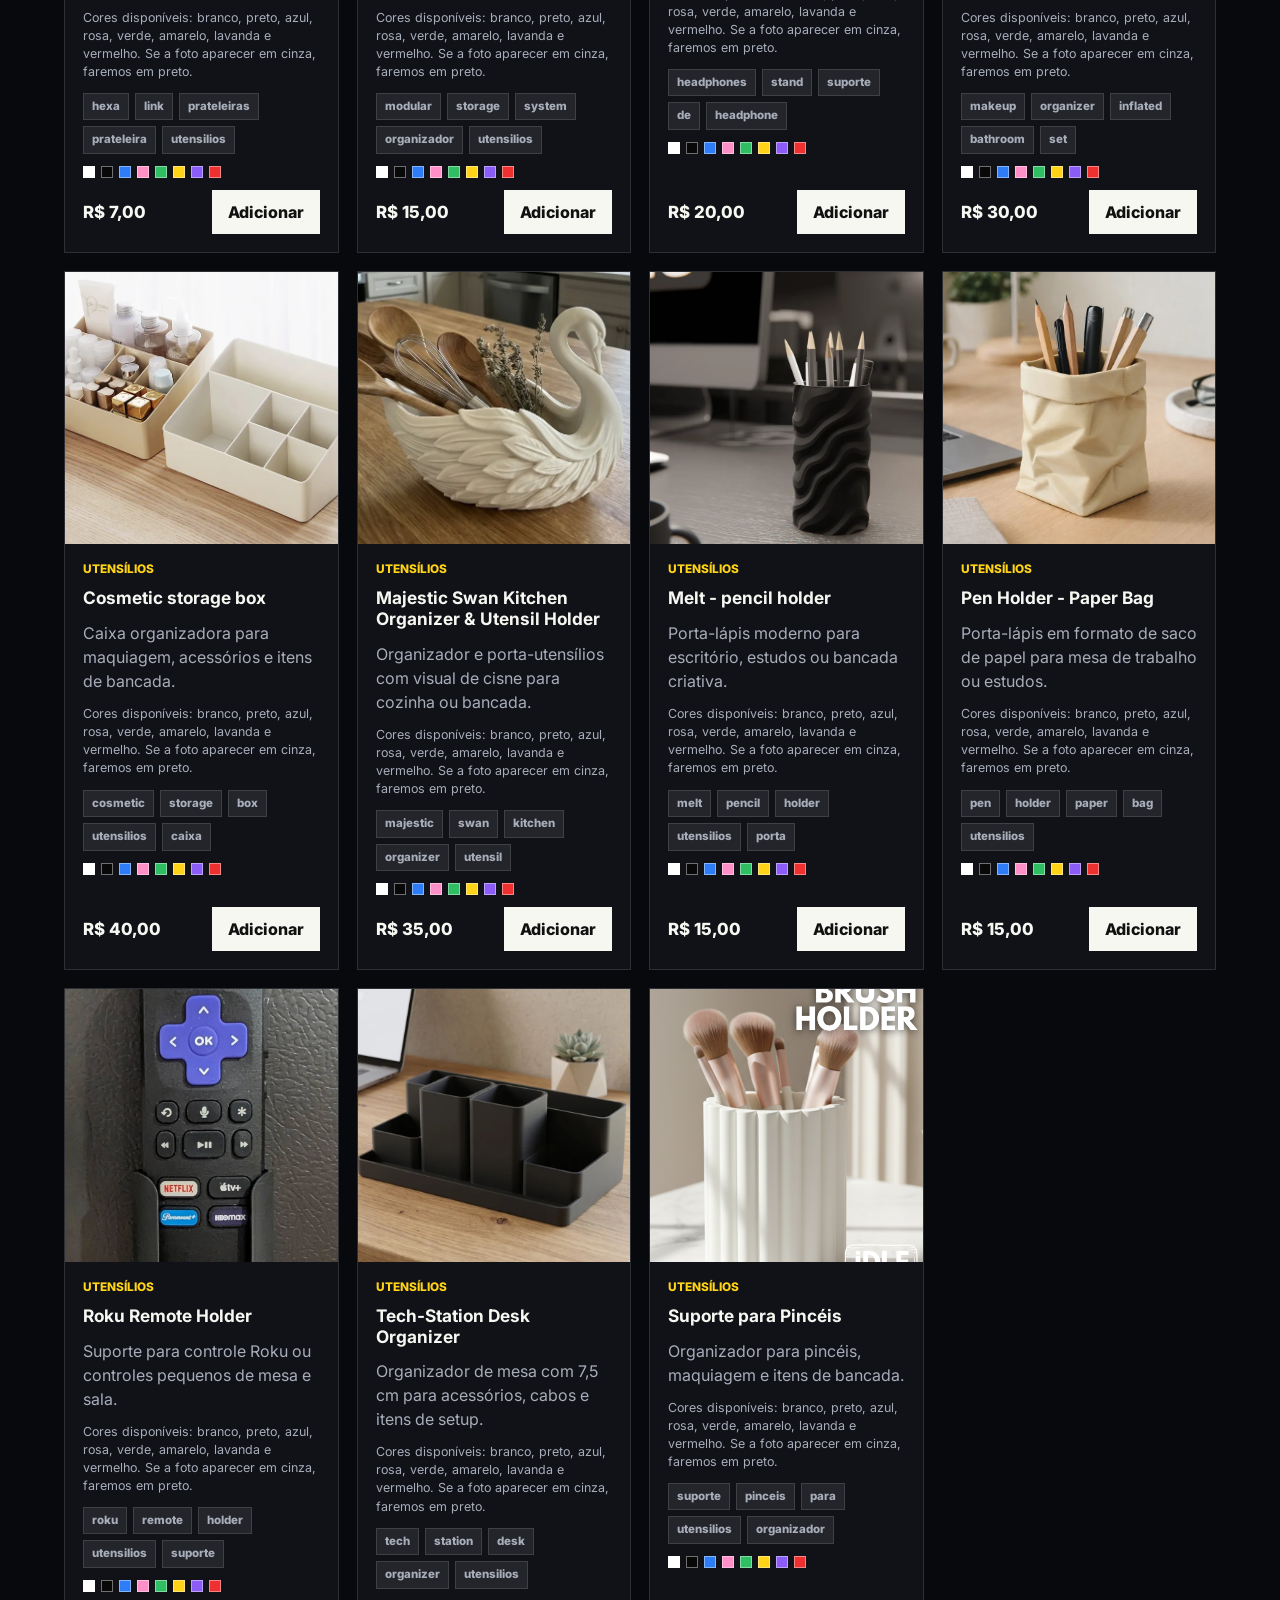
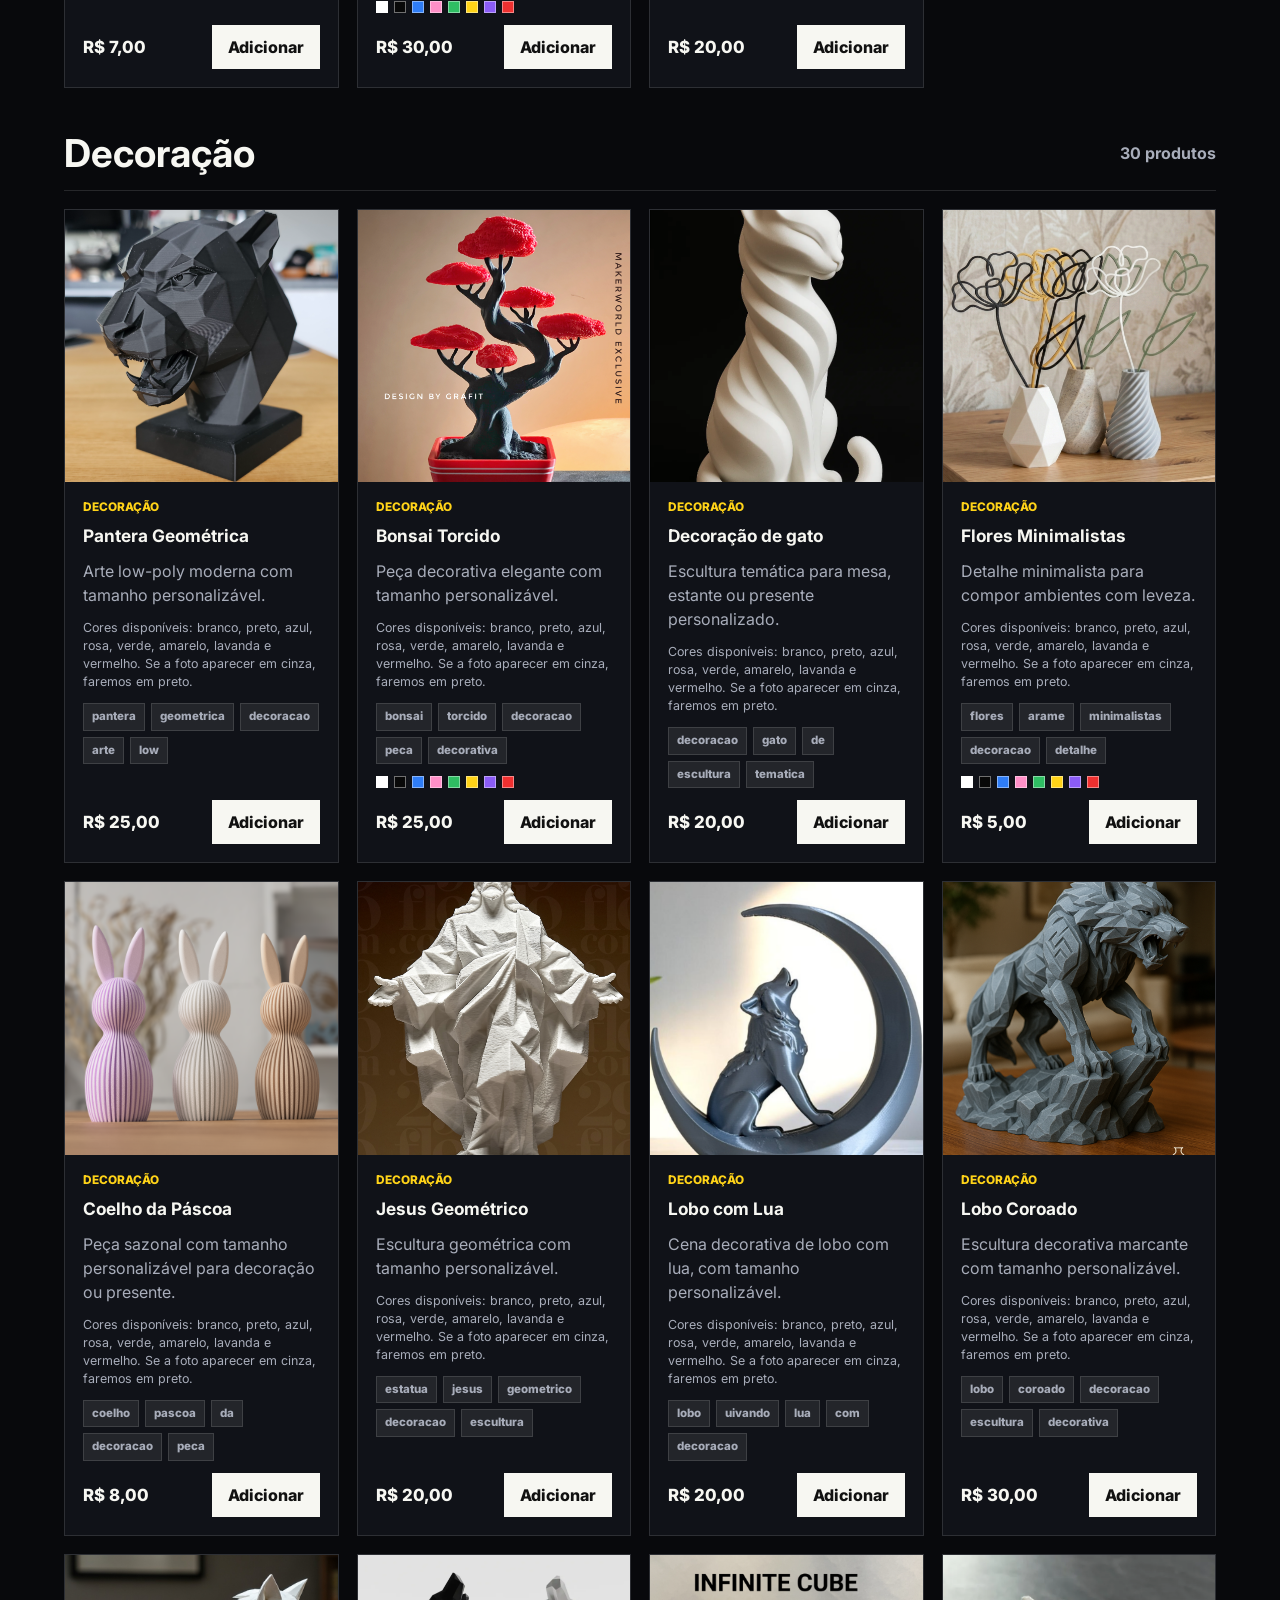
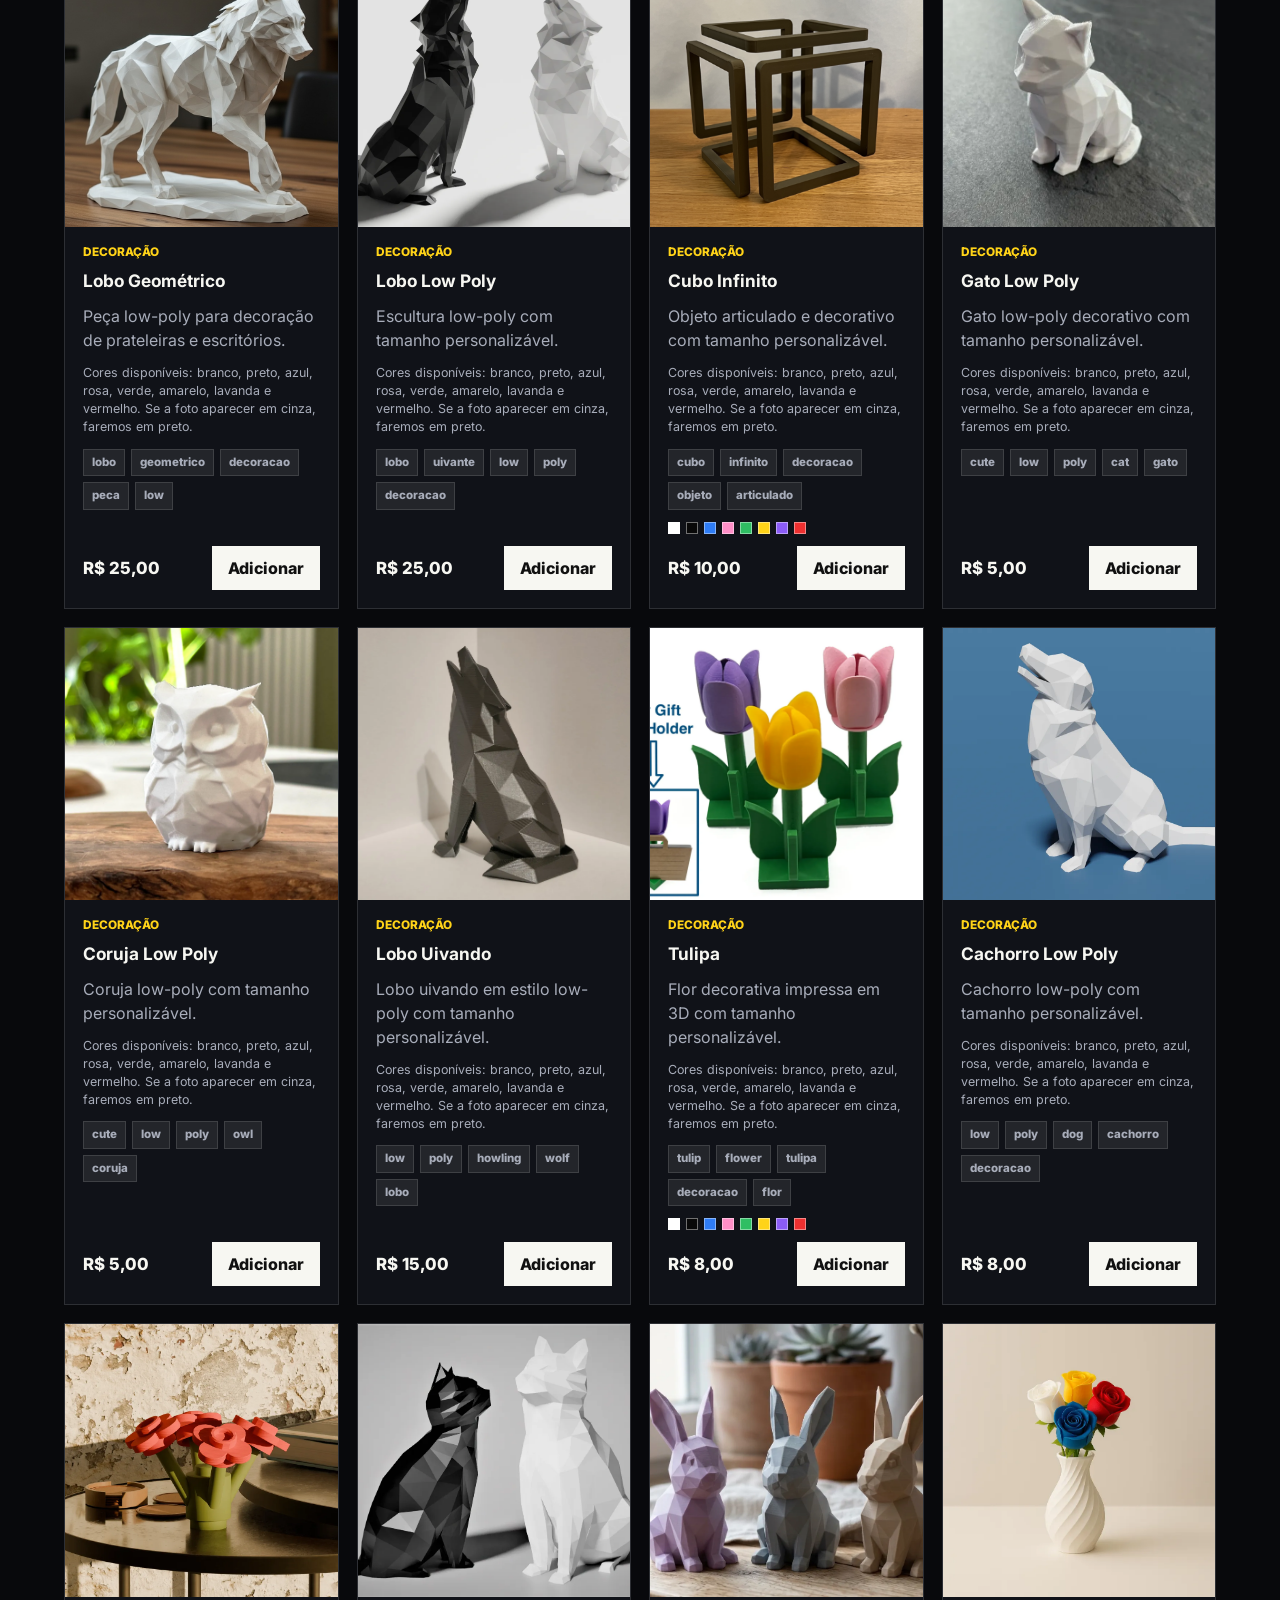
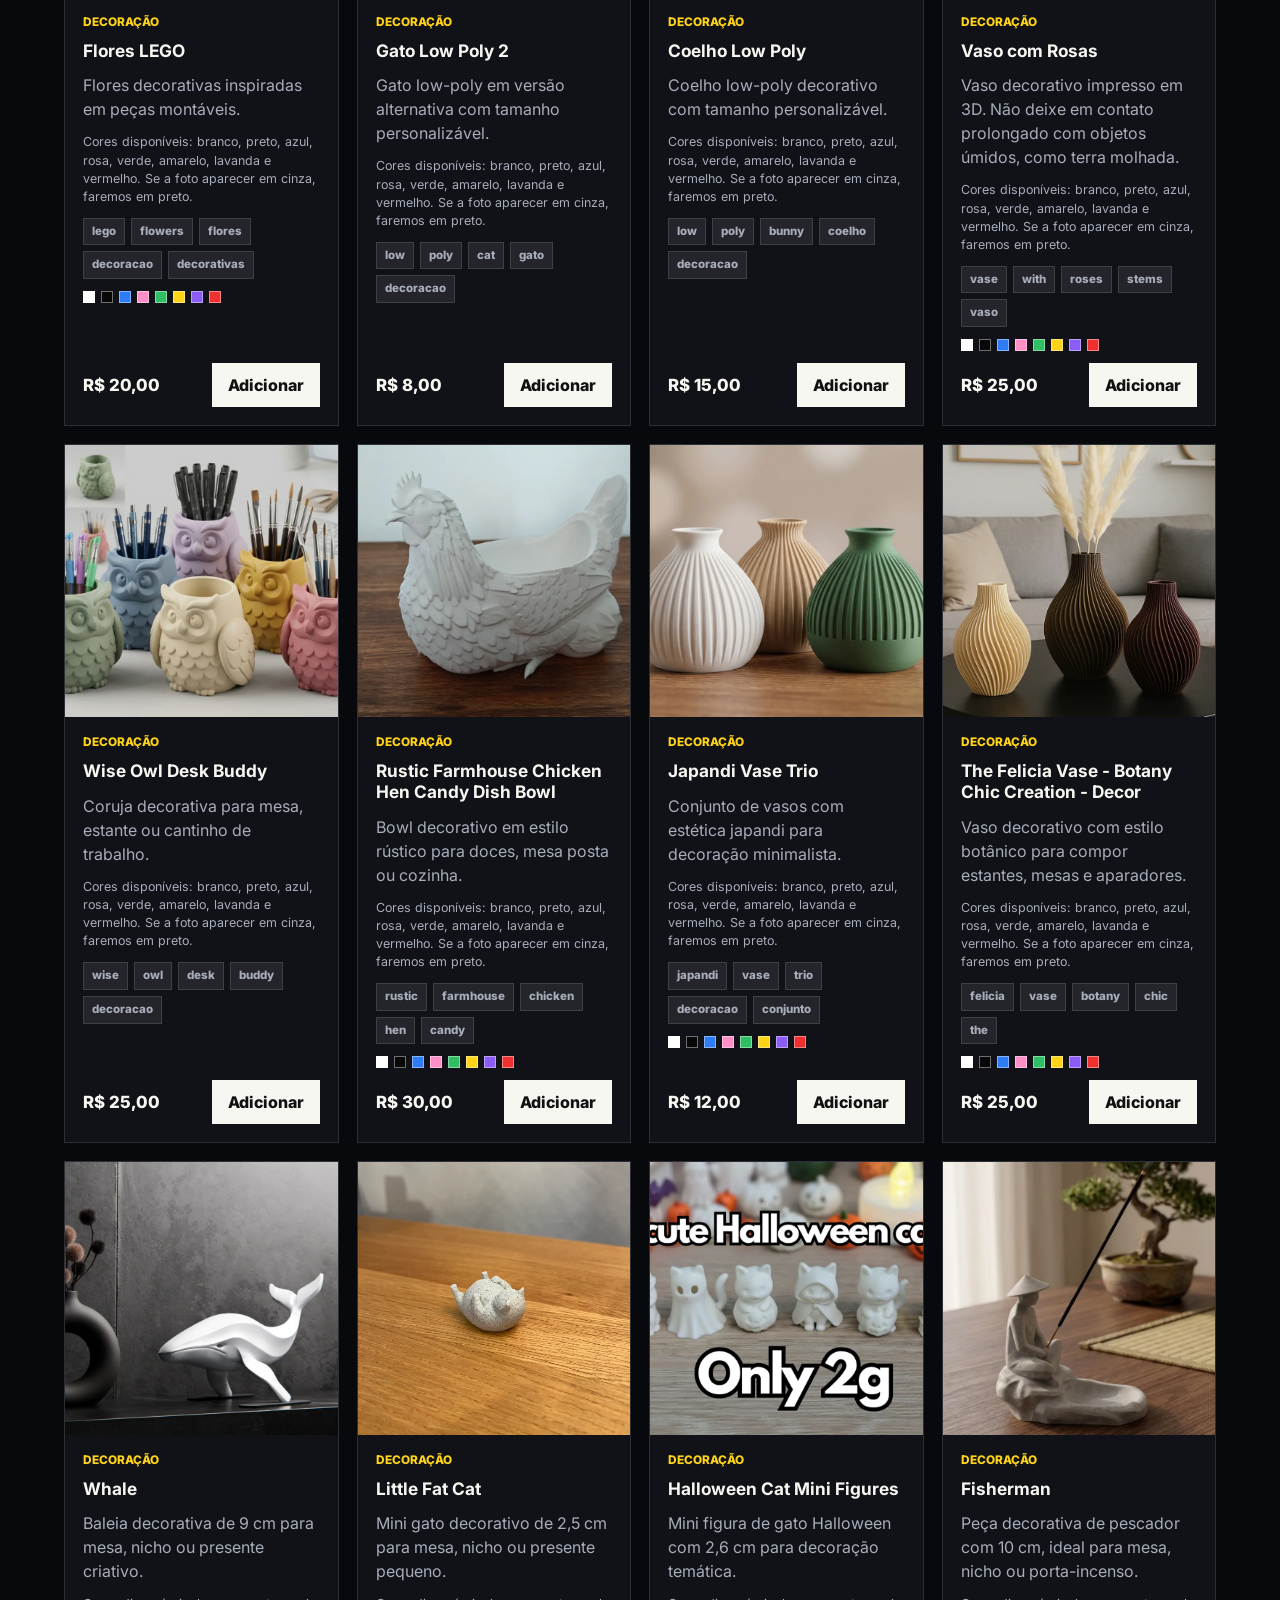
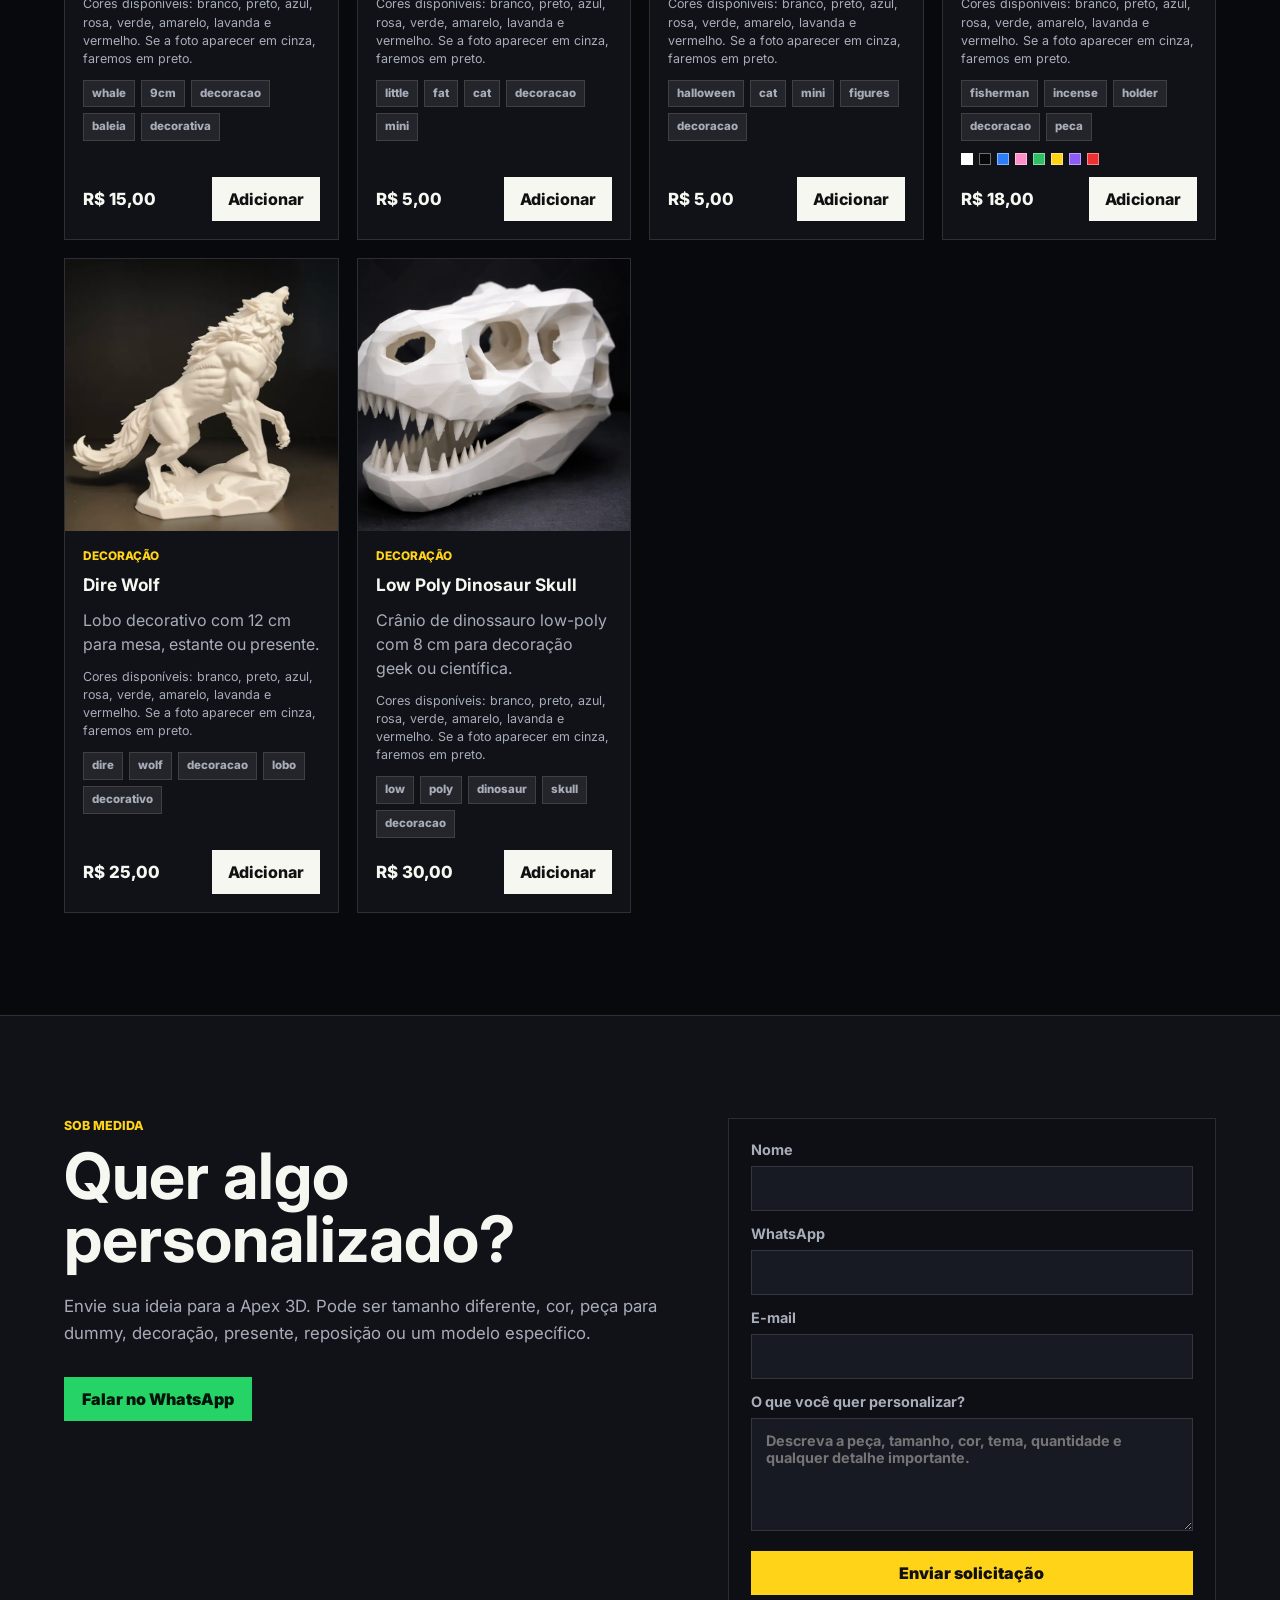
==== commit c8685c28: "Atualiza catalogo de produtos" ====
--- a/index.html
+++ b/index.html
@@ -1,4 +1,4 @@
-﻿<!DOCTYPE html>
+<!DOCTYPE html>
 <html lang="pt-BR">
 <head>
   <meta charset="UTF-8">
@@ -19,7 +19,6 @@
 
     <nav class="nav-links" aria-label="Navegação principal">
       <a href="#catalogo">Catálogo</a>
-      <a href="#kpop">Kpop</a>
       <a href="#personalizado">Personalizado</a>
       <a href="#pedido">Pedido</a>
       <a href="#contato">Contato</a>
@@ -73,21 +72,7 @@
         <span style="--swatch: #ef3030">Vermelho</span>
       </div>
     </section>
-
-
-    <section class="kpop-section" id="kpop" aria-label="Área Kpop">
-      <div class="kpop-copy">
-        <p class="eyebrow">Purple Line</p>
-        <h2>Kpop Store</h2>
-      </div>
-      <div class="kpop-badges" aria-hidden="true">
-        <span>BTS</span>
-        <span>Huntrix</span>
-        <span>Lightstick</span>
-        <span>Ornaments</span>
-      </div>
-      <div class="kpop-products" data-kpop-grid></div>
-    </section>
+
     <section class="intro-section" id="pedido">
       <div>
         <p class="eyebrow">Como funciona</p>
@@ -119,7 +104,6 @@
           <button class="filter-btn" type="button" data-filter="Geek">Geek</button>
           <button class="filter-btn" type="button" data-filter="Utensílios">Utensílios</button>
           <button class="filter-btn" type="button" data-filter="Decoração">Decoração</button>
-          <button class="filter-btn" type="button" data-filter="Kpop">Kpop</button>
         </div>
         </div>
       </div>
--- a/style.css
+++ b/style.css
@@ -1,4 +1,4 @@
-﻿:root {
+:root {
   --bg: #08090c;
   --surface: #101218;
   --surface-strong: #171a22;
@@ -1588,122 +1588,3 @@
 
 
 
-
-.kpop-section {
-  background: linear-gradient(135deg, #f0cffd 0%, #d7b4ff 46%, #ffc1dc 100%);
-  color: #3d1a5f;
-  overflow: hidden;
-  padding: clamp(54px, 8vw, 104px) clamp(18px, 5vw, 72px);
-  position: relative;
-}
-
-
-.kpop-copy {
-  max-width: 760px;
-  position: relative;
-  z-index: 1;
-}
-
-.kpop-copy .eyebrow {
-  color: #7d33c9;
-}
-
-.kpop-copy h2 {
-  color: #6a2db3;
-  font-size: clamp(2.35rem, 7vw, 5.8rem);
-  line-height: 0.95;
-  text-shadow: 0 4px 0 rgba(255, 255, 255, 0.55);
-}
-
-.kpop-copy p:not(.eyebrow) {
-  color: #50206f;
-  font-size: 1.04rem;
-  line-height: 1.65;
-  max-width: 620px;
-}
-
-.kpop-badges {
-  display: flex;
-  flex-wrap: wrap;
-  gap: 10px;
-  margin: 24px 0 26px;
-  position: relative;
-  z-index: 1;
-}
-
-.kpop-badges span {
-  background: rgba(255, 255, 255, 0.58);
-  border: 1px solid rgba(106, 45, 179, 0.28);
-  color: #6a2db3;
-  font-size: 0.8rem;
-  font-weight: 900;
-  padding: 9px 12px;
-}
-
-.kpop-products {
-  display: grid;
-  gap: 16px;
-  grid-template-columns: repeat(4, minmax(0, 1fr));
-  position: relative;
-  z-index: 1;
-}
-
-.kpop-section .product-card {
-  background: rgba(255, 255, 255, 0.78);
-  border-color: rgba(106, 45, 179, 0.25);
-  color: #2b133f;
-}
-
-.kpop-section .product-category,
-.kpop-section .price {
-  color: #7d33c9;
-}
-
-.kpop-section .product-info p,
-.kpop-section .product-color-note {
-  color: #5c3a71;
-}
-
-.kpop-section .product-tags span {
-  background: rgba(125, 51, 201, 0.1);
-  border-color: rgba(106, 45, 179, 0.18);
-  color: #6a2db3;
-}
-
-.kpop-section .product-button {
-  background: #ff8fc7;
-  color: #321345;
-}
-
-.kpop-section .product-button.is-unavailable,
-.kpop-section .product-button:disabled {
-  background: rgba(80, 32, 111, 0.16);
-  color: #6f5d78;
-}
-
-/* Kpop responsive */
-@media (max-width: 1000px) {
-  .kpop-products {
-    grid-template-columns: repeat(3, minmax(0, 1fr));
-  }
-}
-
-@media (max-width: 780px) {
-  .kpop-products {
-    grid-template-columns: repeat(2, minmax(0, 1fr));
-  }
-}
-
-@media (max-width: 520px) {
-  .kpop-section {
-    padding-left: 12px;
-    padding-right: 12px;
-  }
-
-
-  .kpop-products {
-    grid-template-columns: 1fr;
-  }
-}
-
-
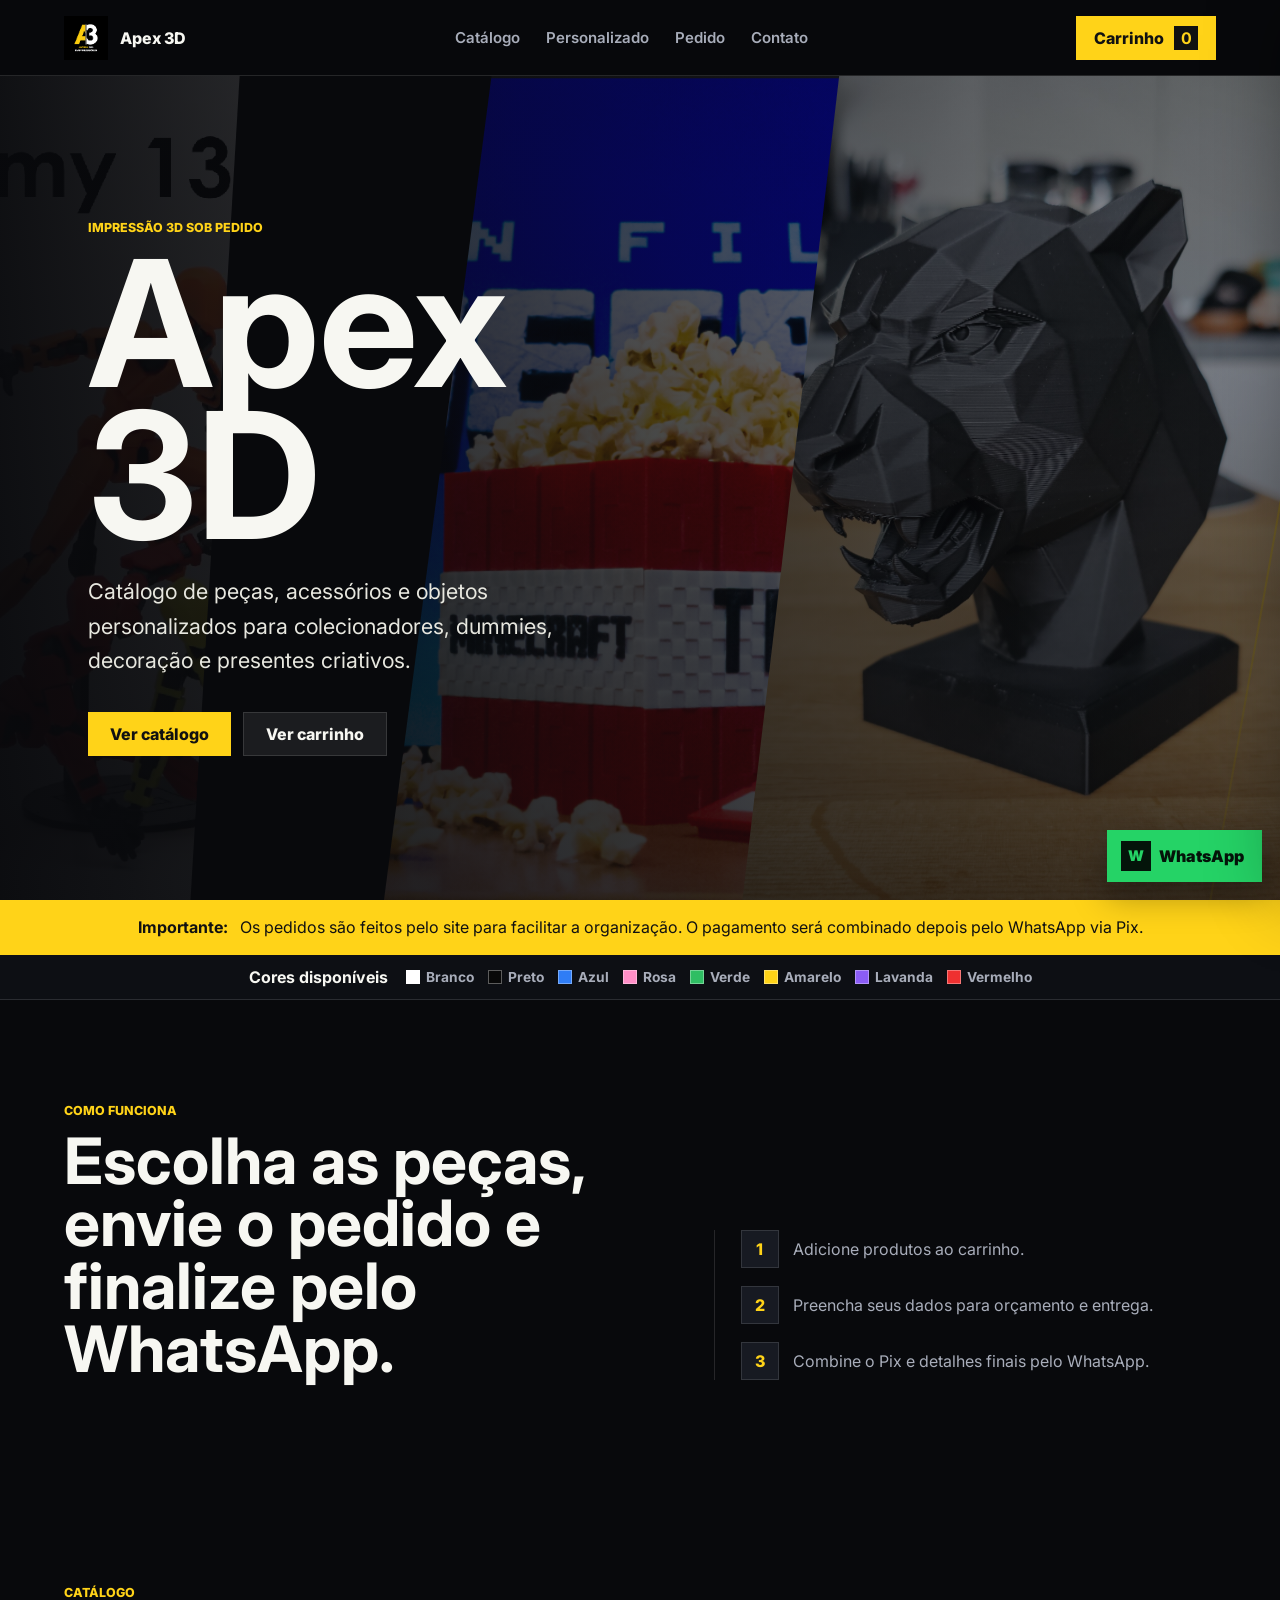
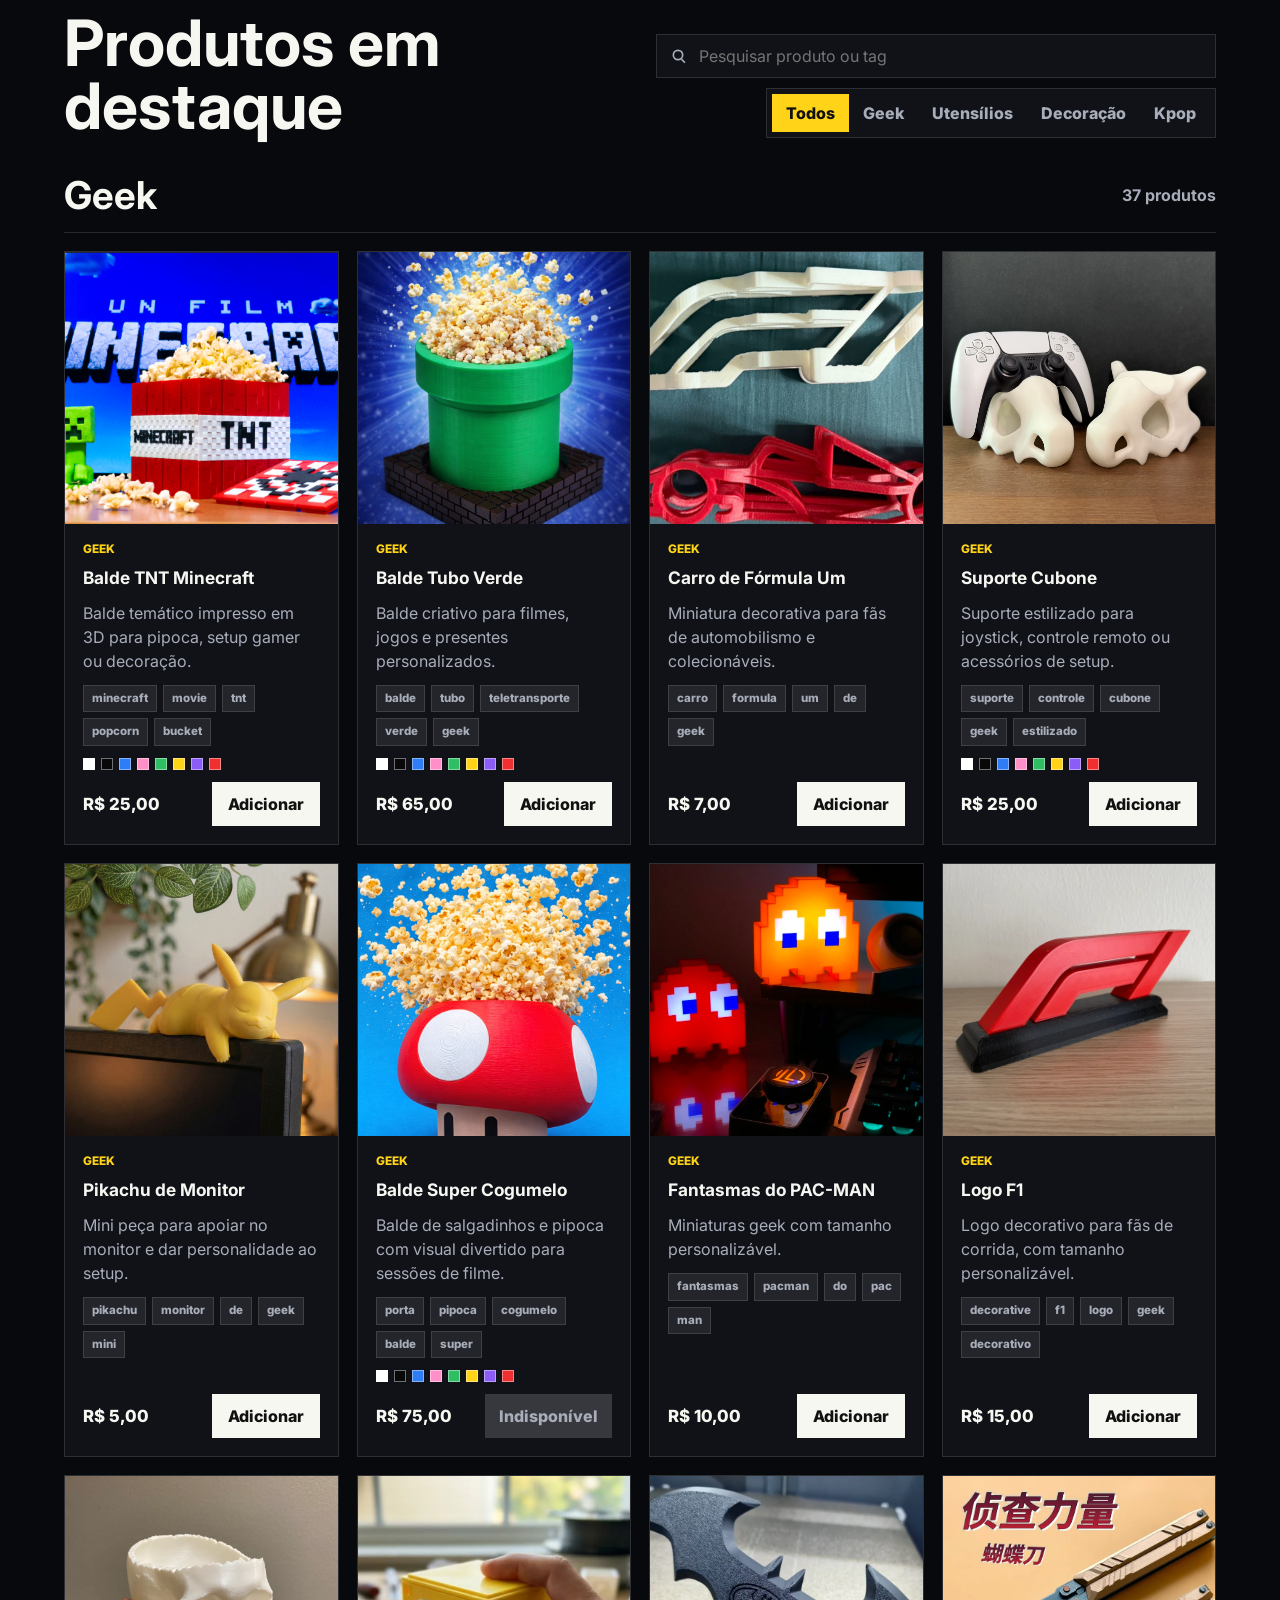
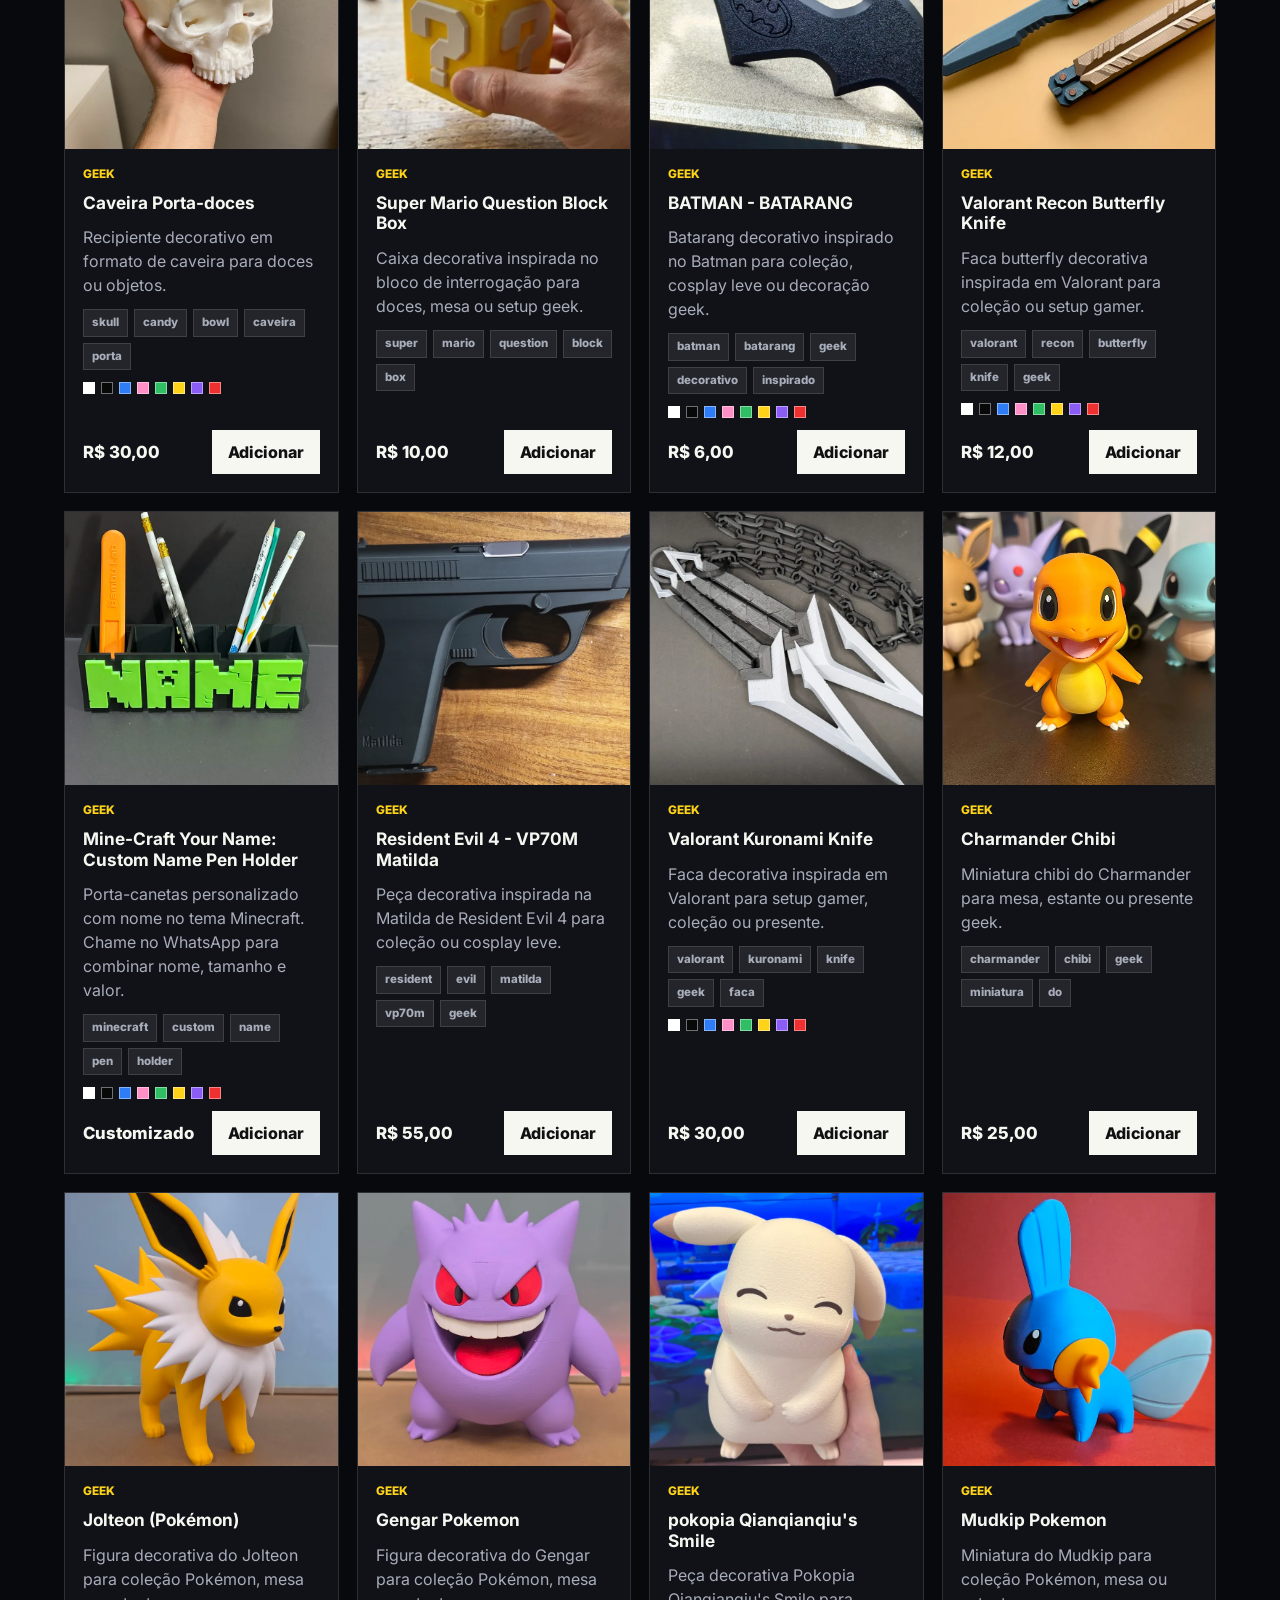
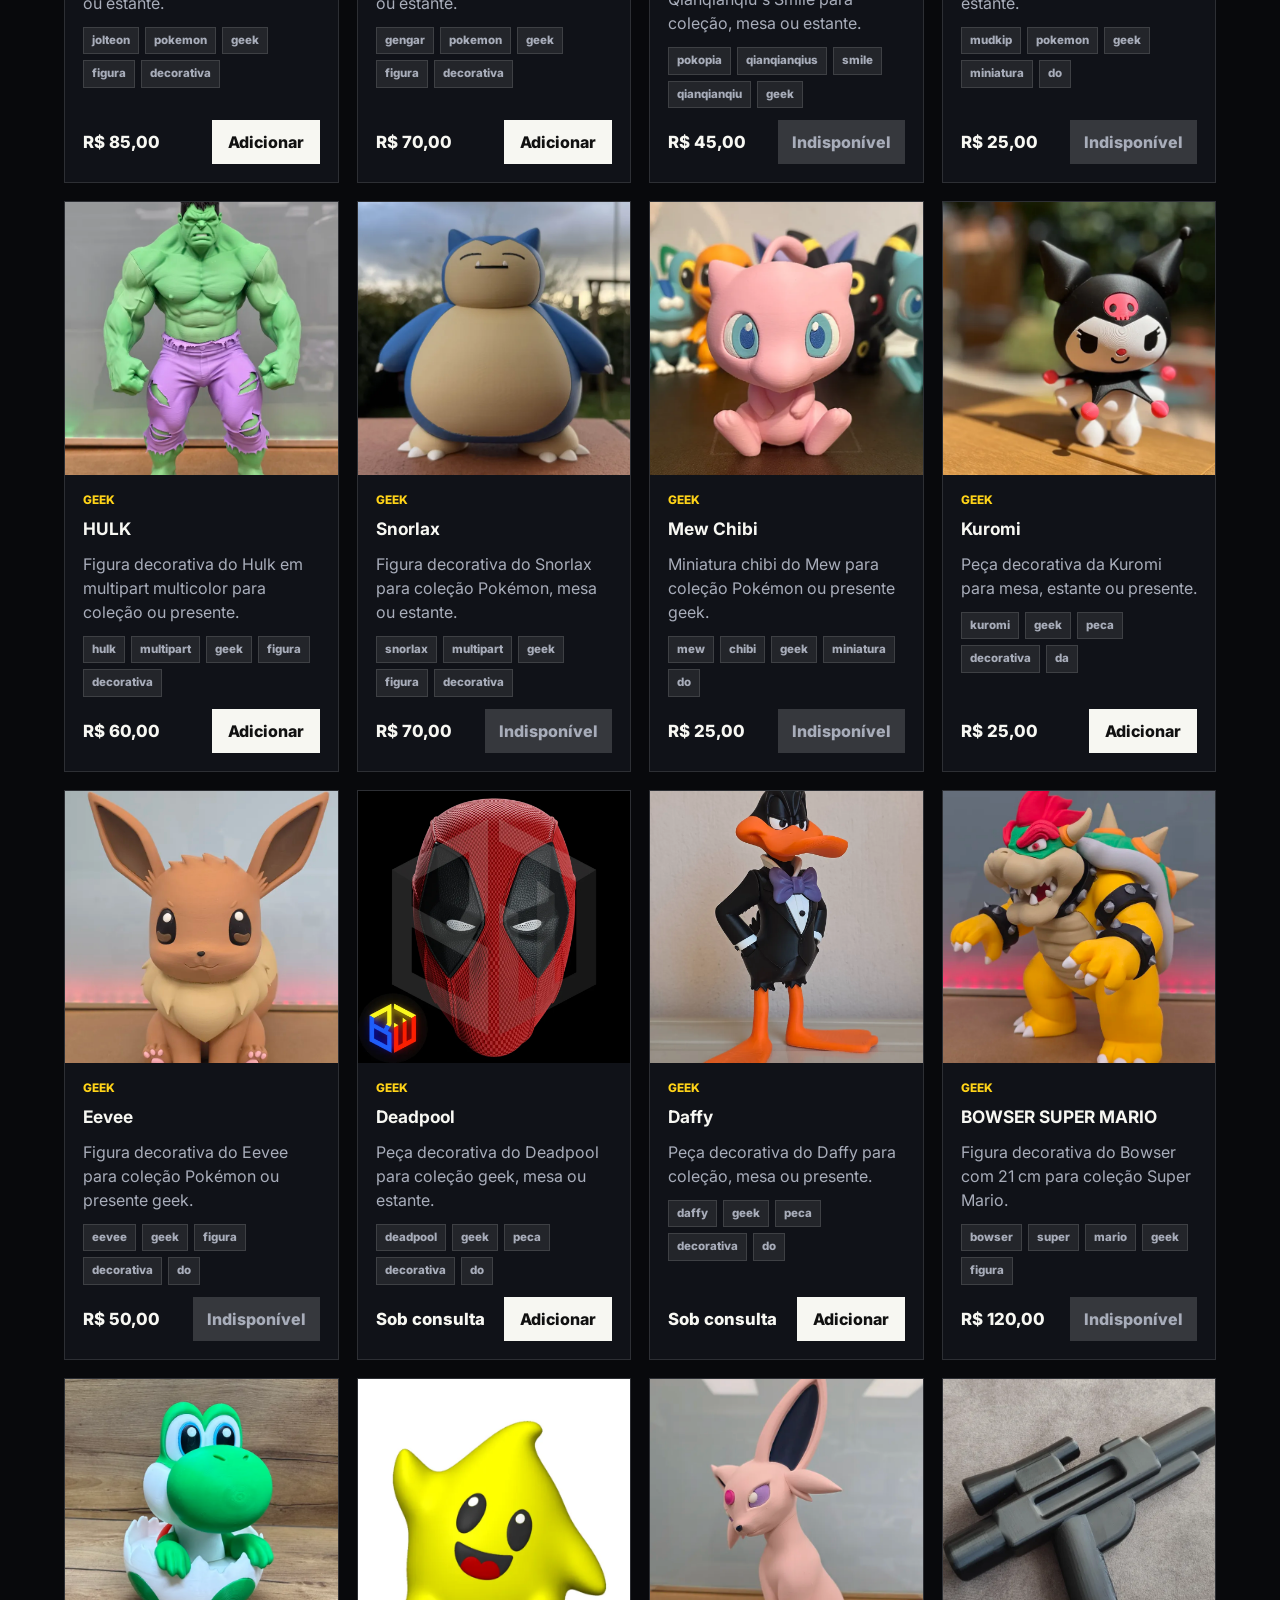
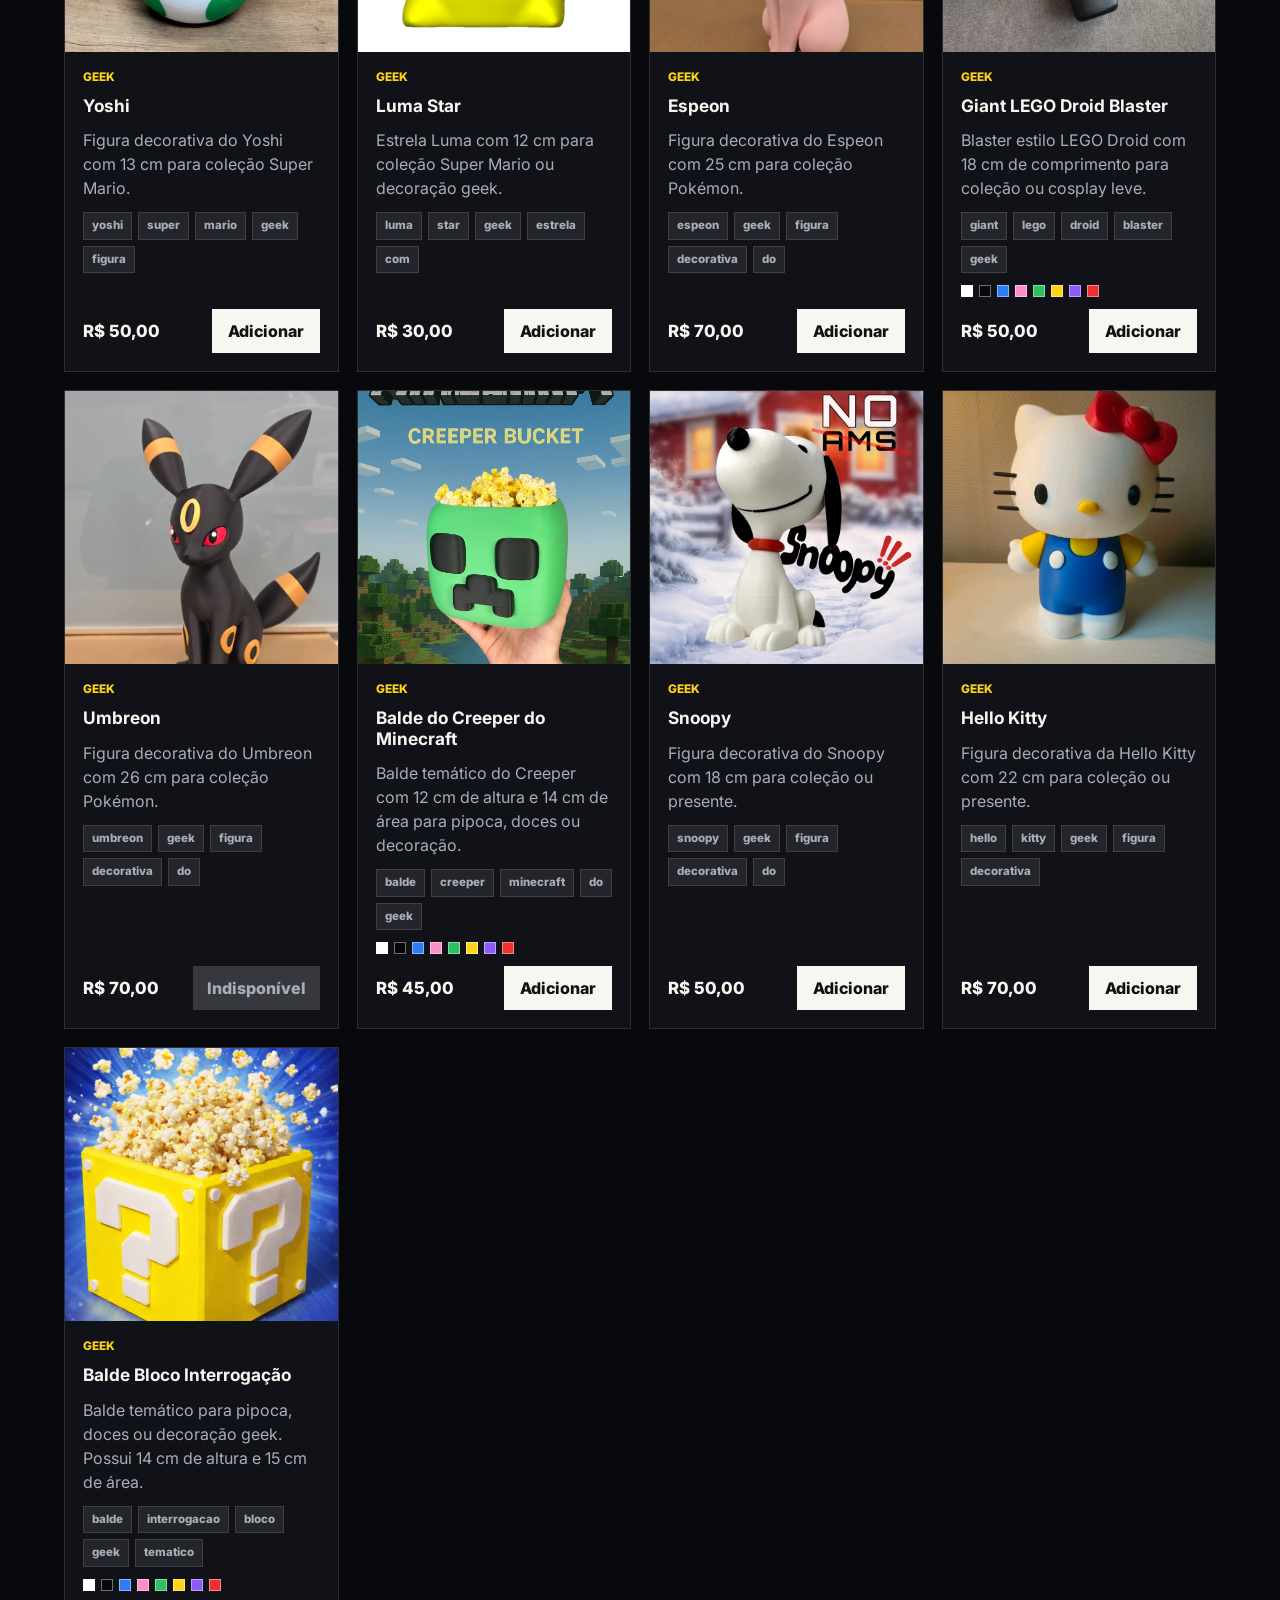
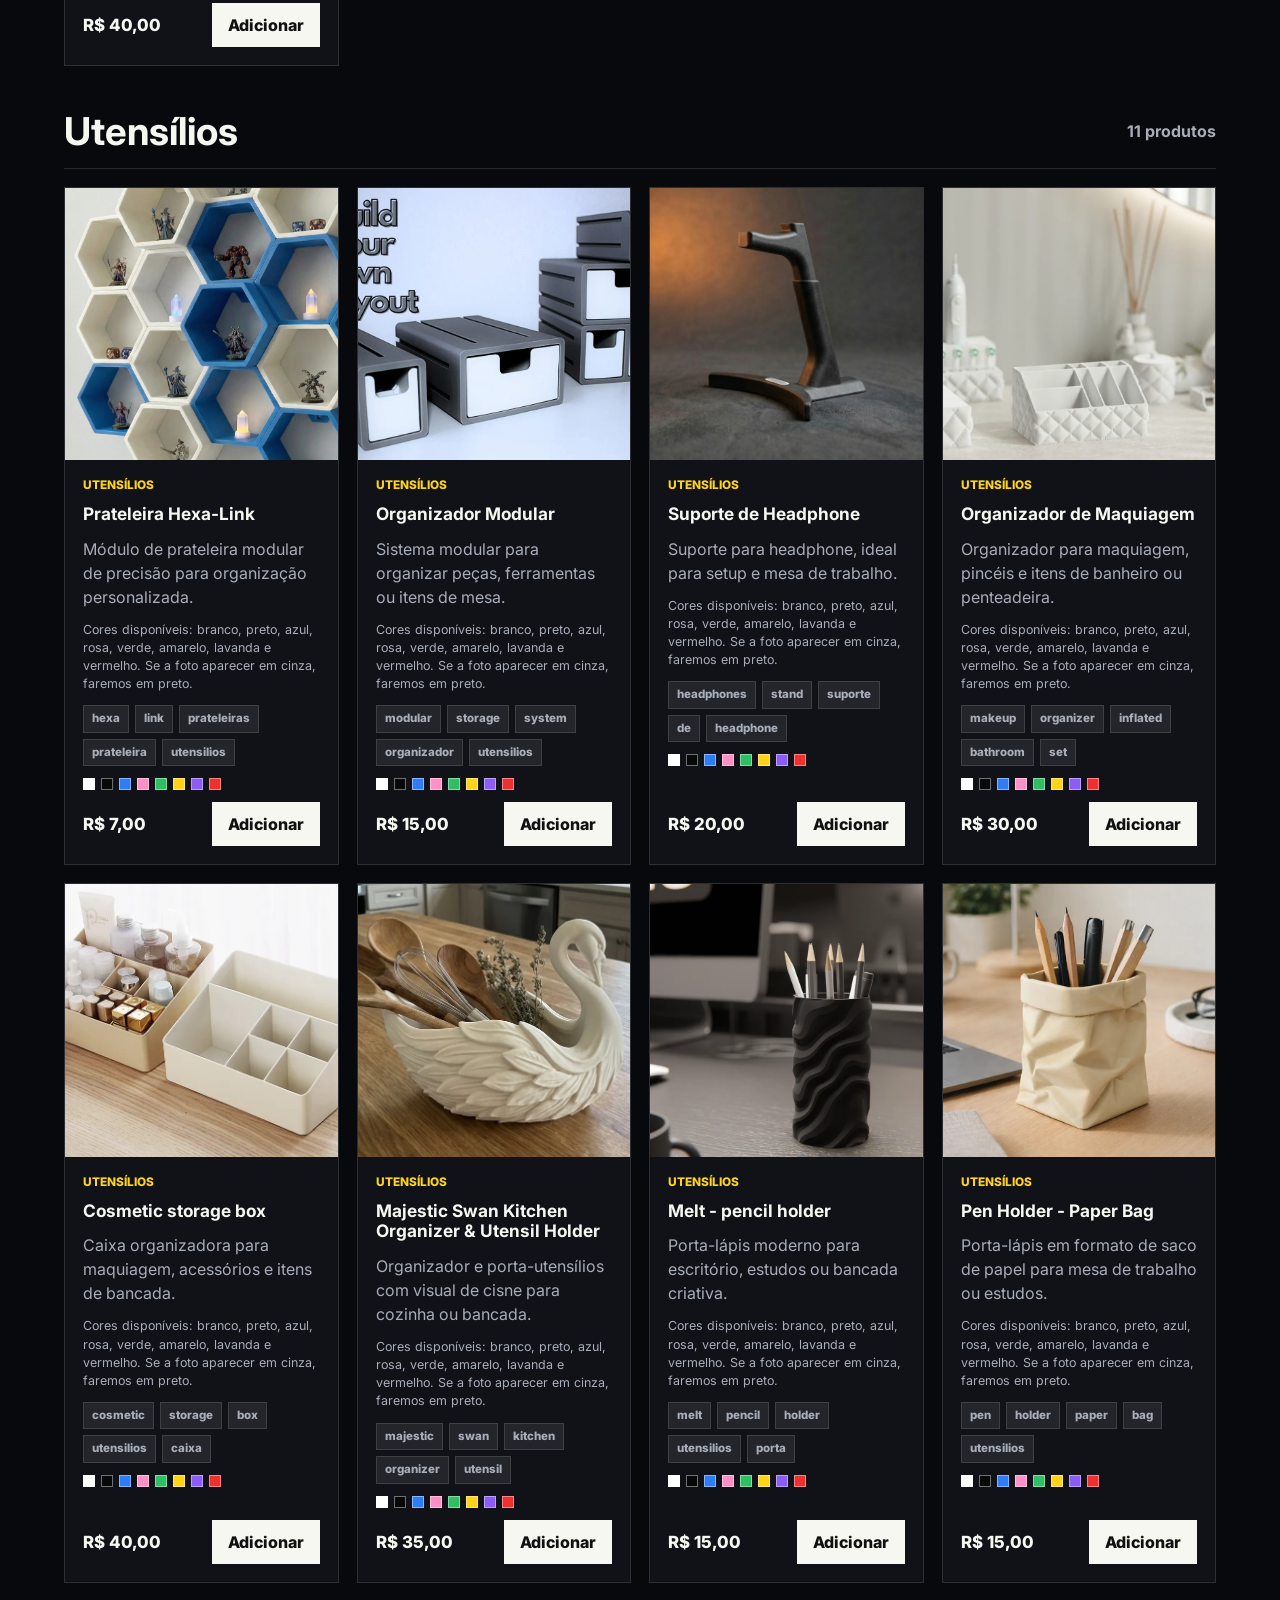
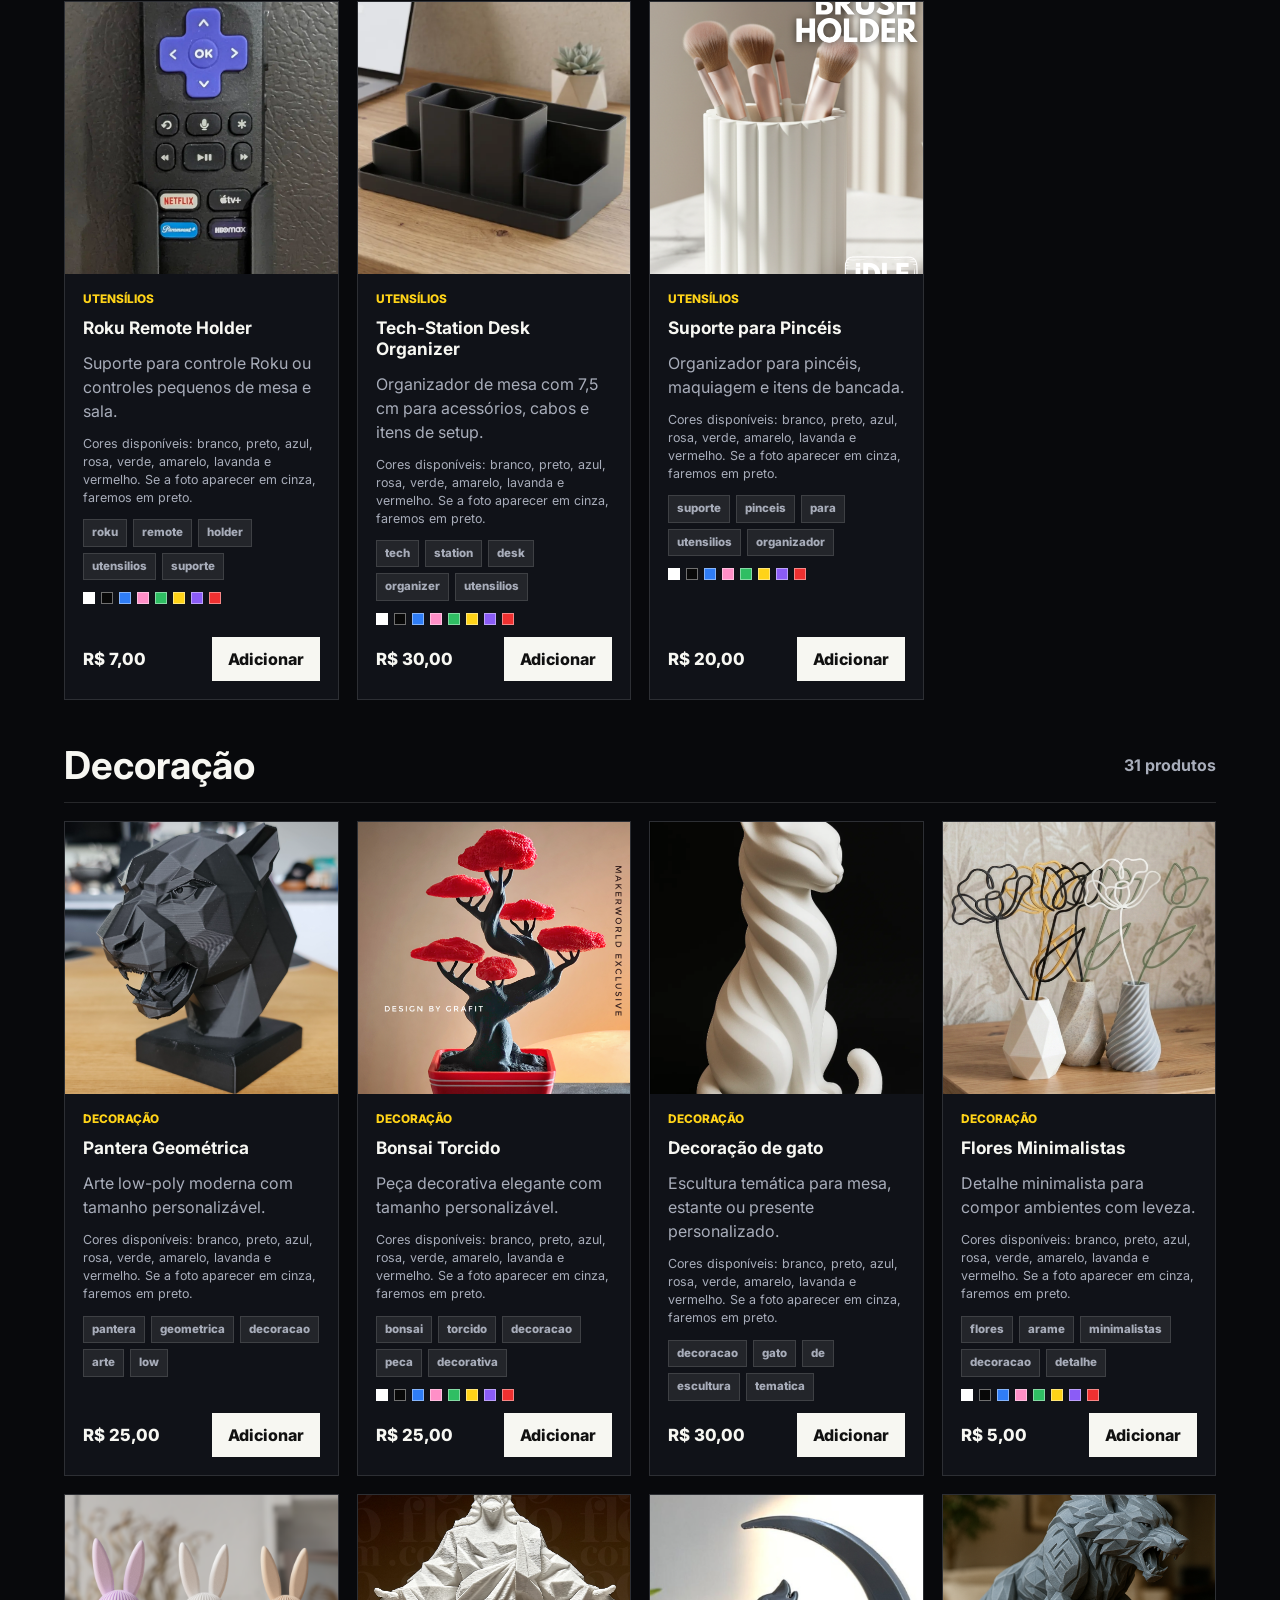
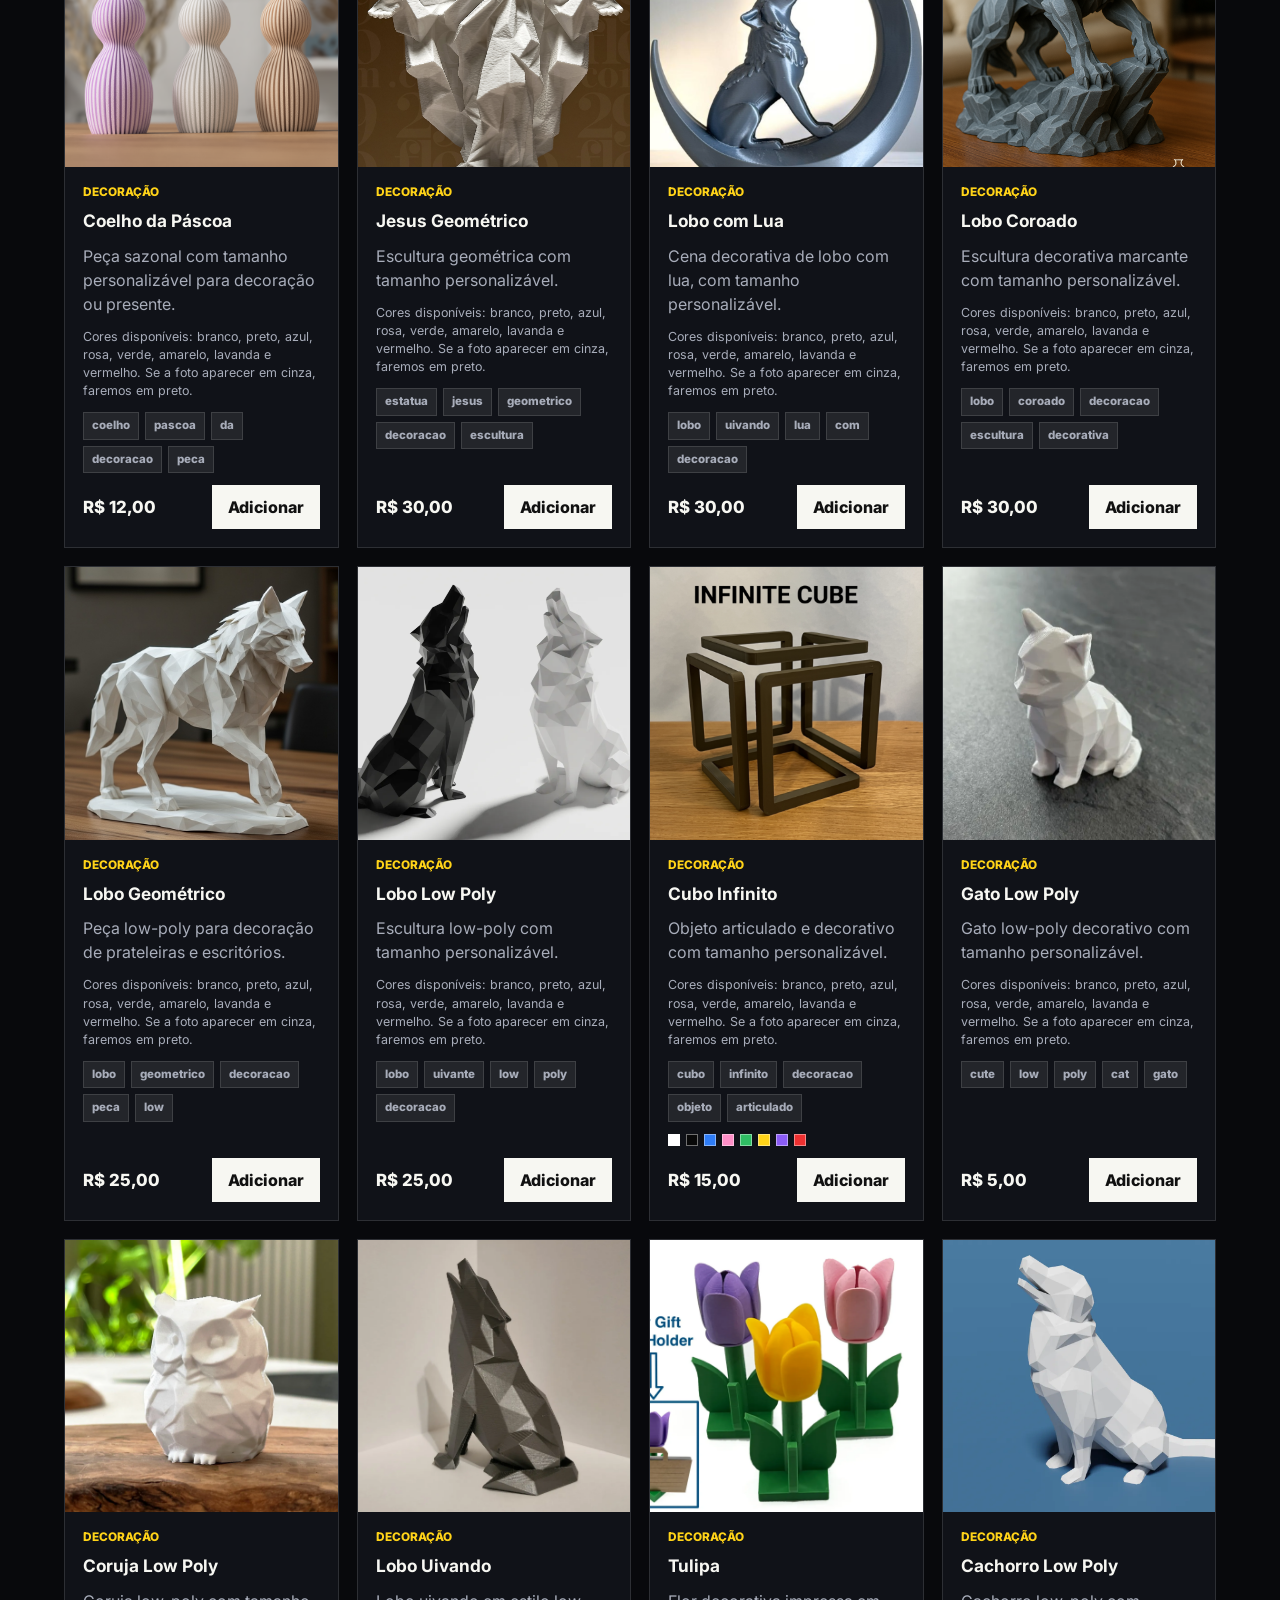
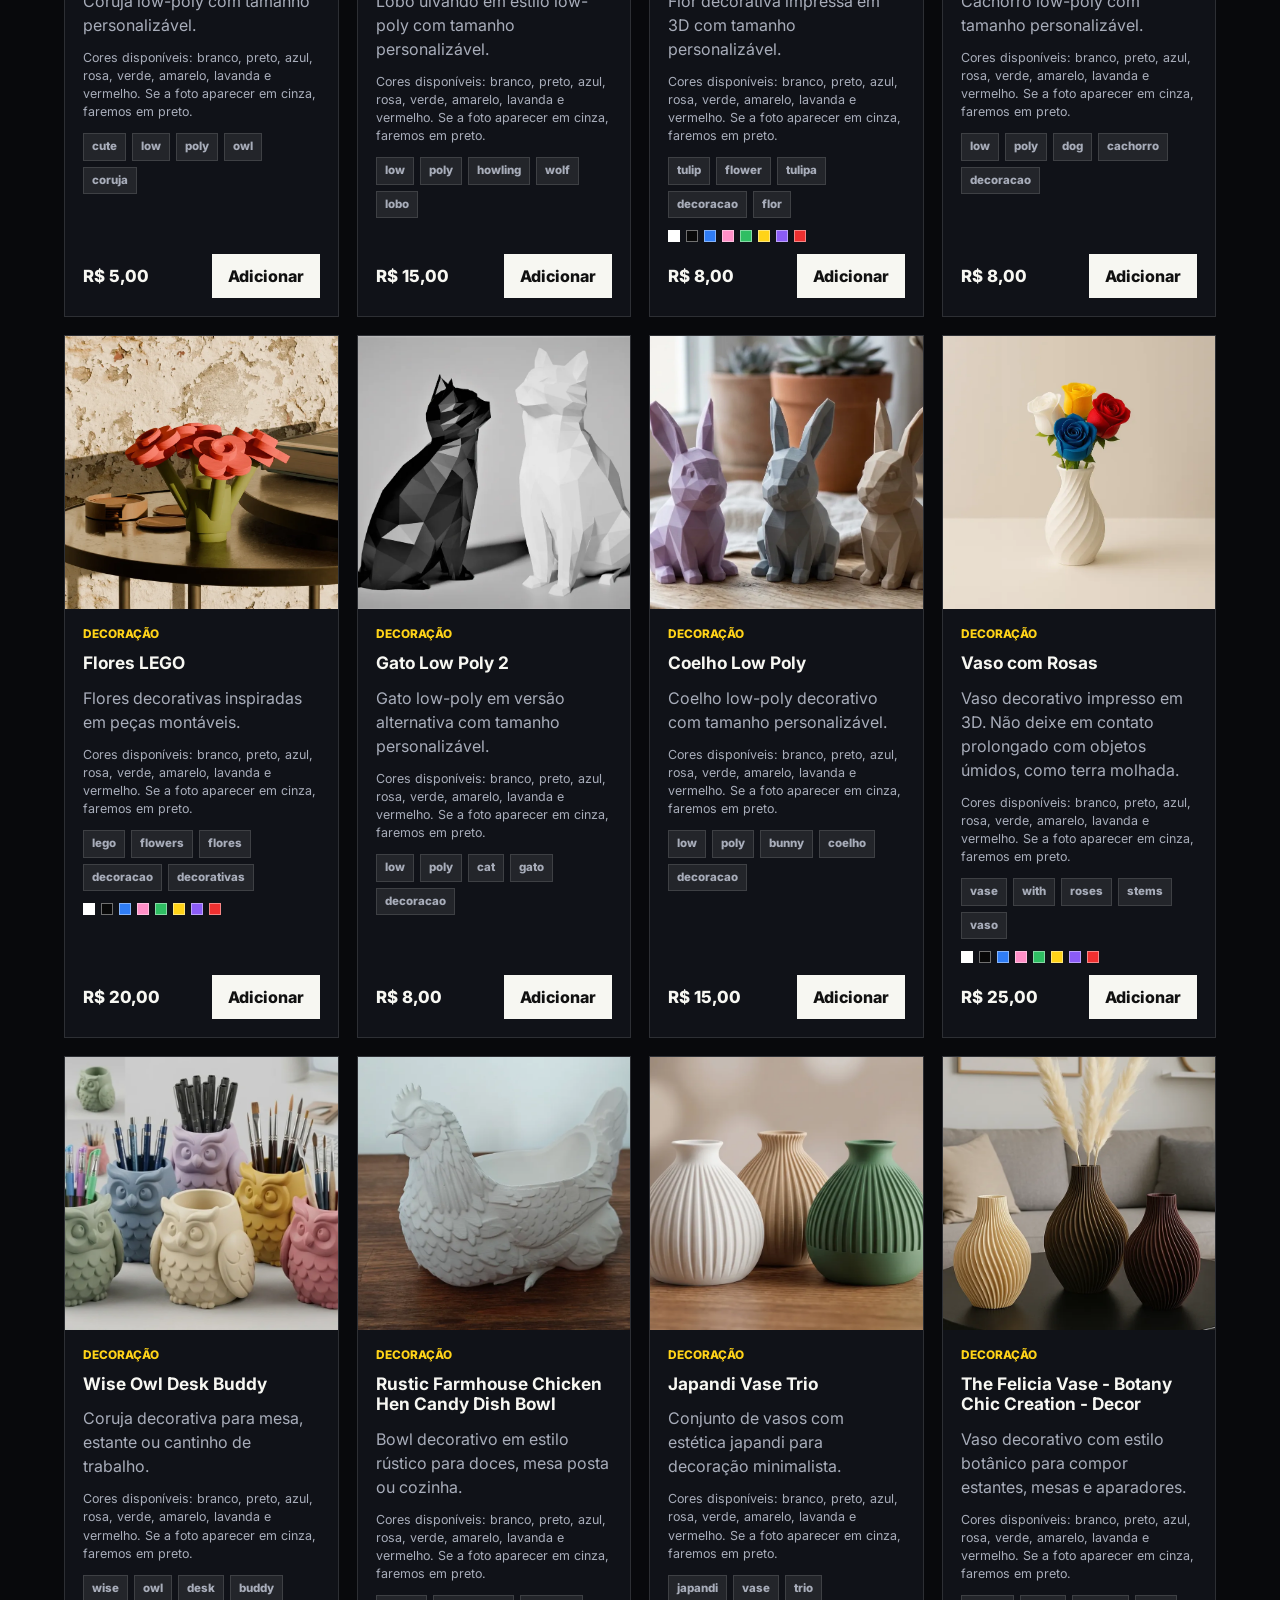
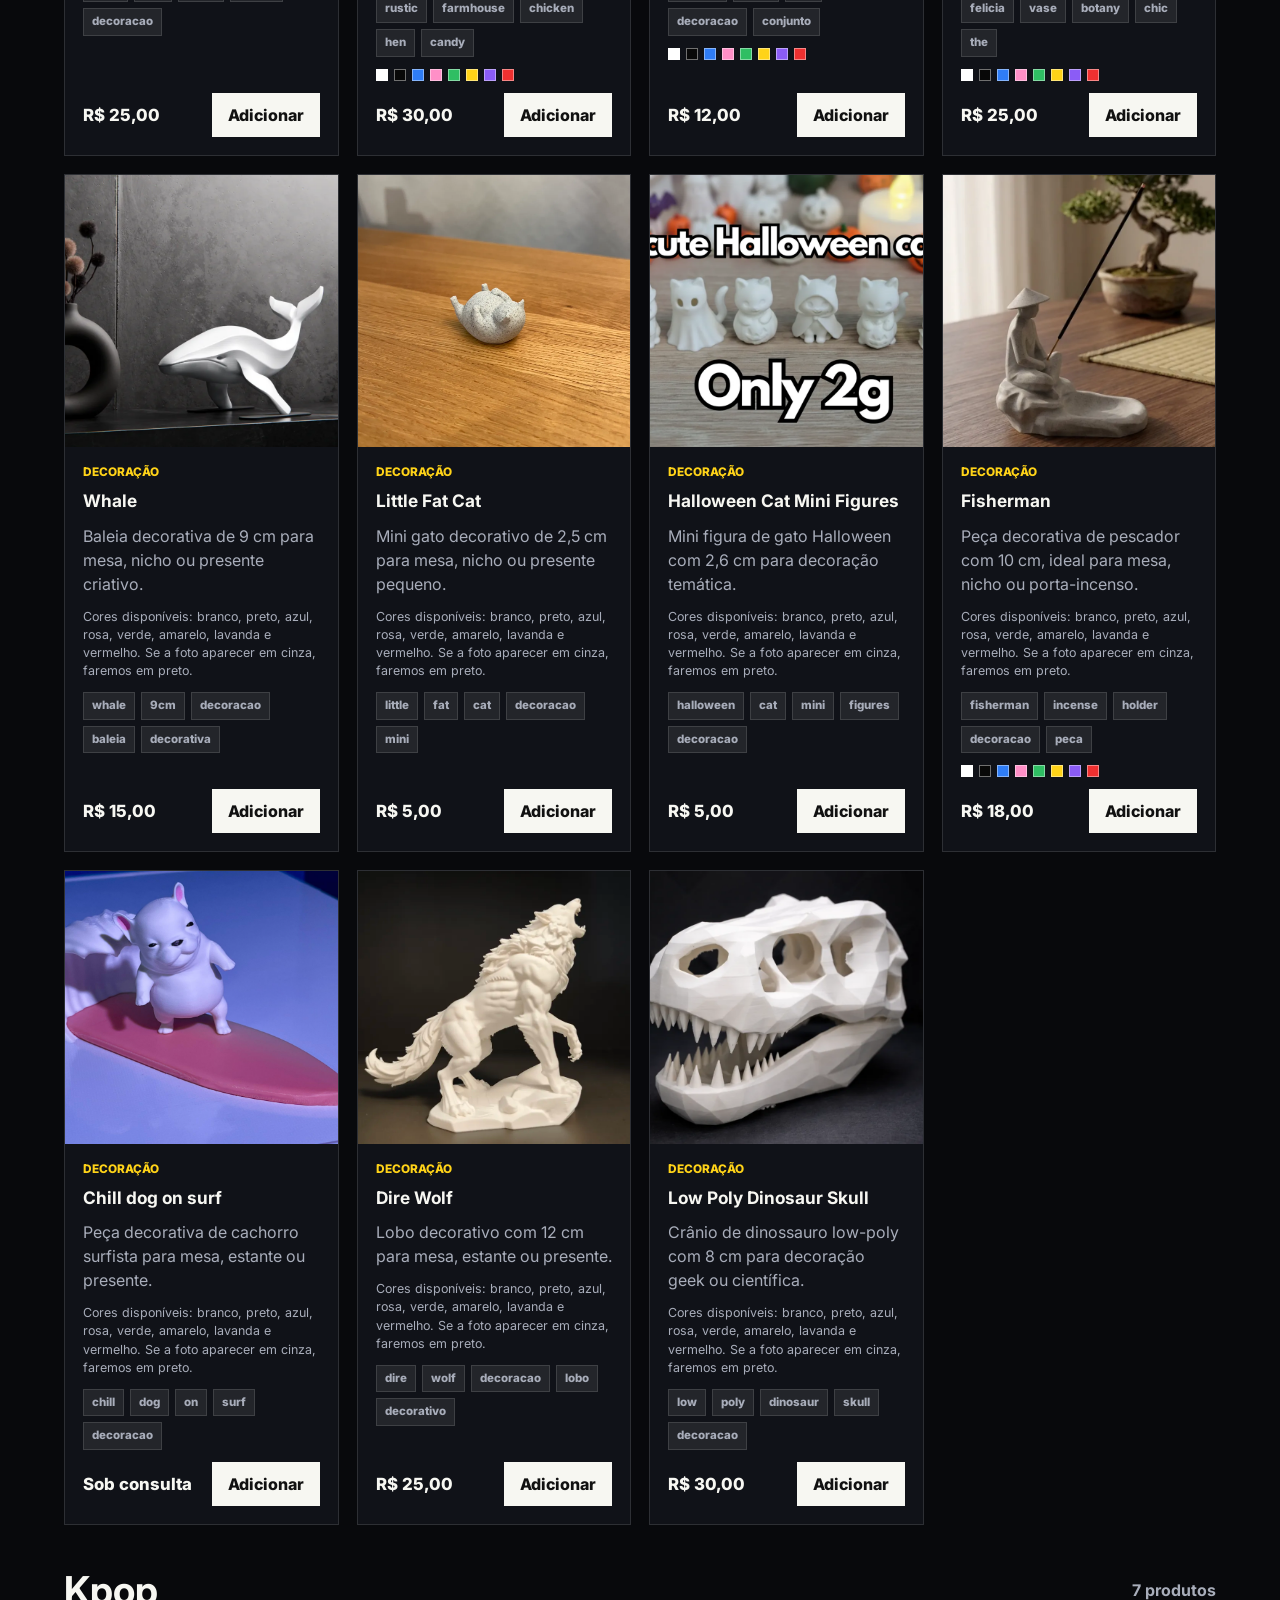
==== commit 4677744c: "Restaura categoria Kpop no catalogo" ====
--- a/index.html
+++ b/index.html
@@ -103,7 +103,8 @@
           <button class="filter-btn is-active" type="button" data-filter="Todos">Todos</button>
           <button class="filter-btn" type="button" data-filter="Geek">Geek</button>
           <button class="filter-btn" type="button" data-filter="Utensílios">Utensílios</button>
-          <button class="filter-btn" type="button" data-filter="Decoração">Decoração</button>
+          <button class="filter-btn" type="button" data-filter="Decoração">Decoração</button>
+          <button class="filter-btn" type="button" data-filter="Kpop">Kpop</button>
         </div>
         </div>
       </div>
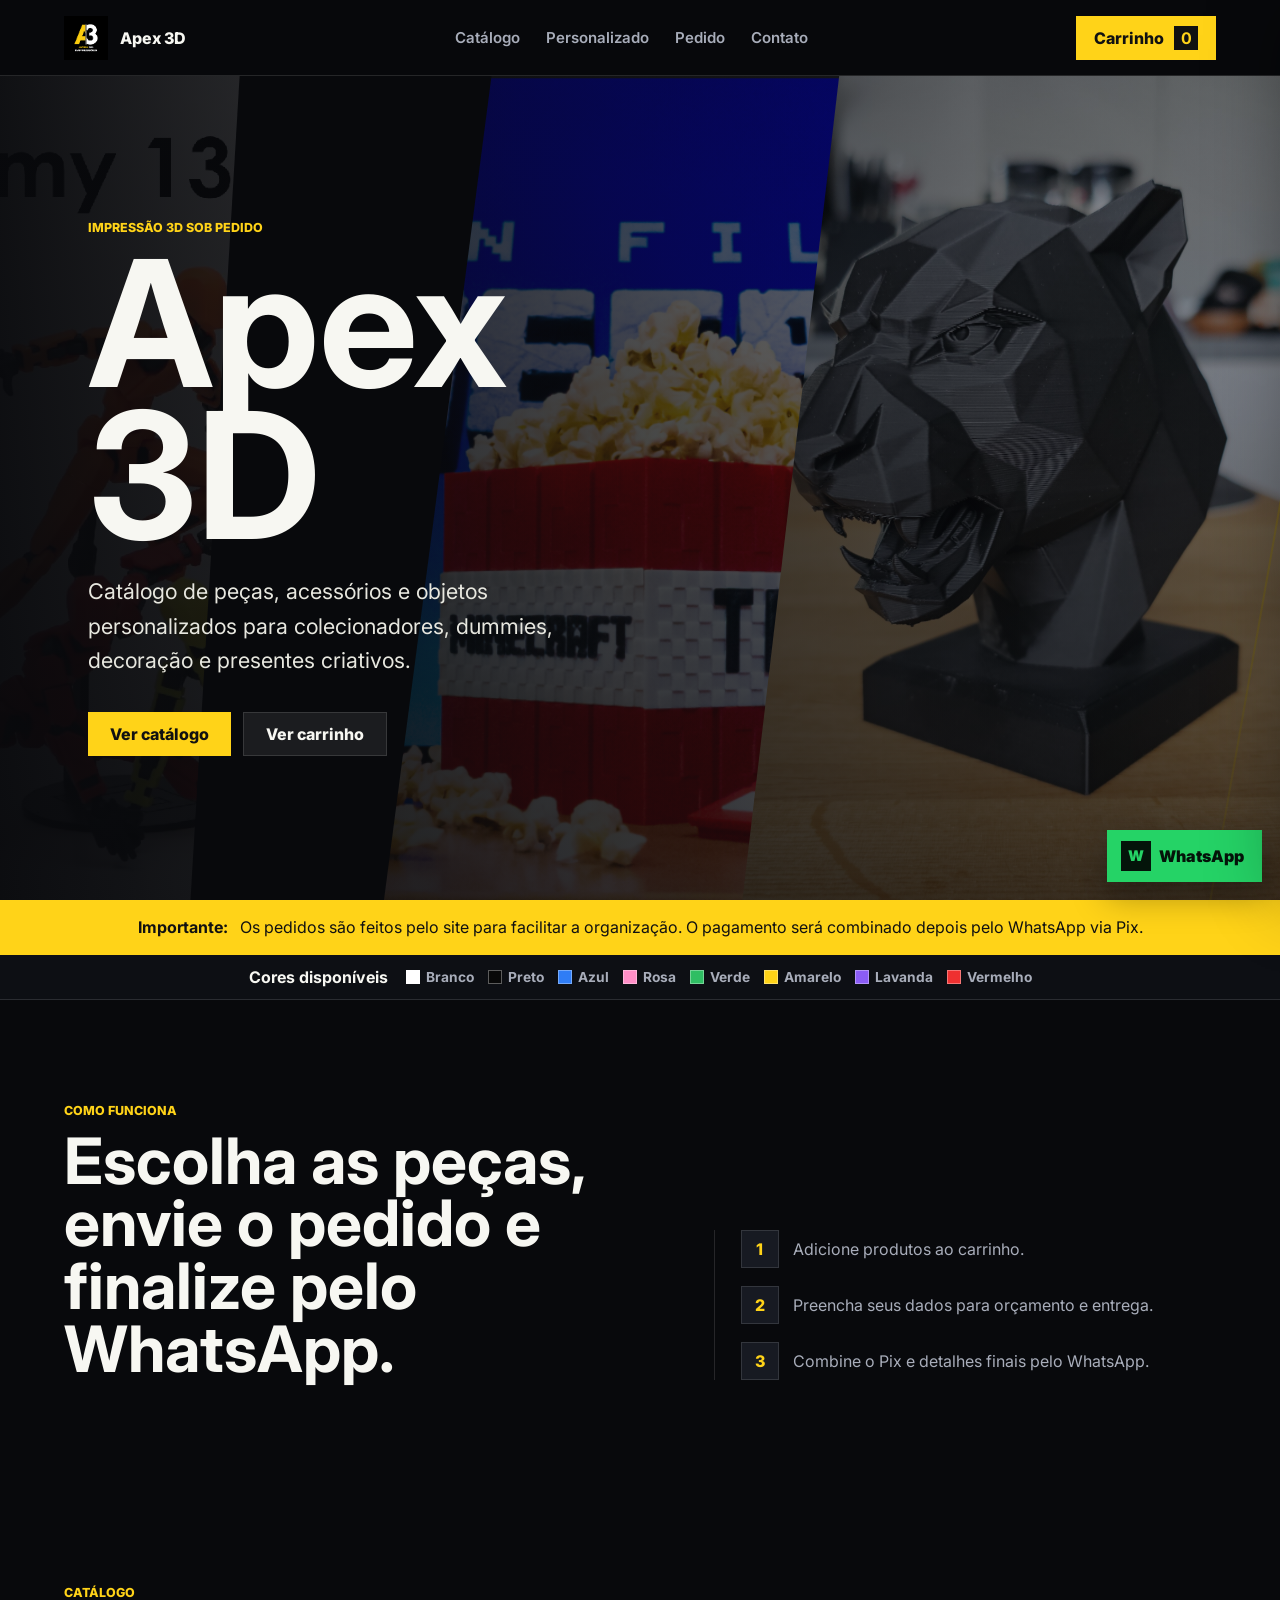
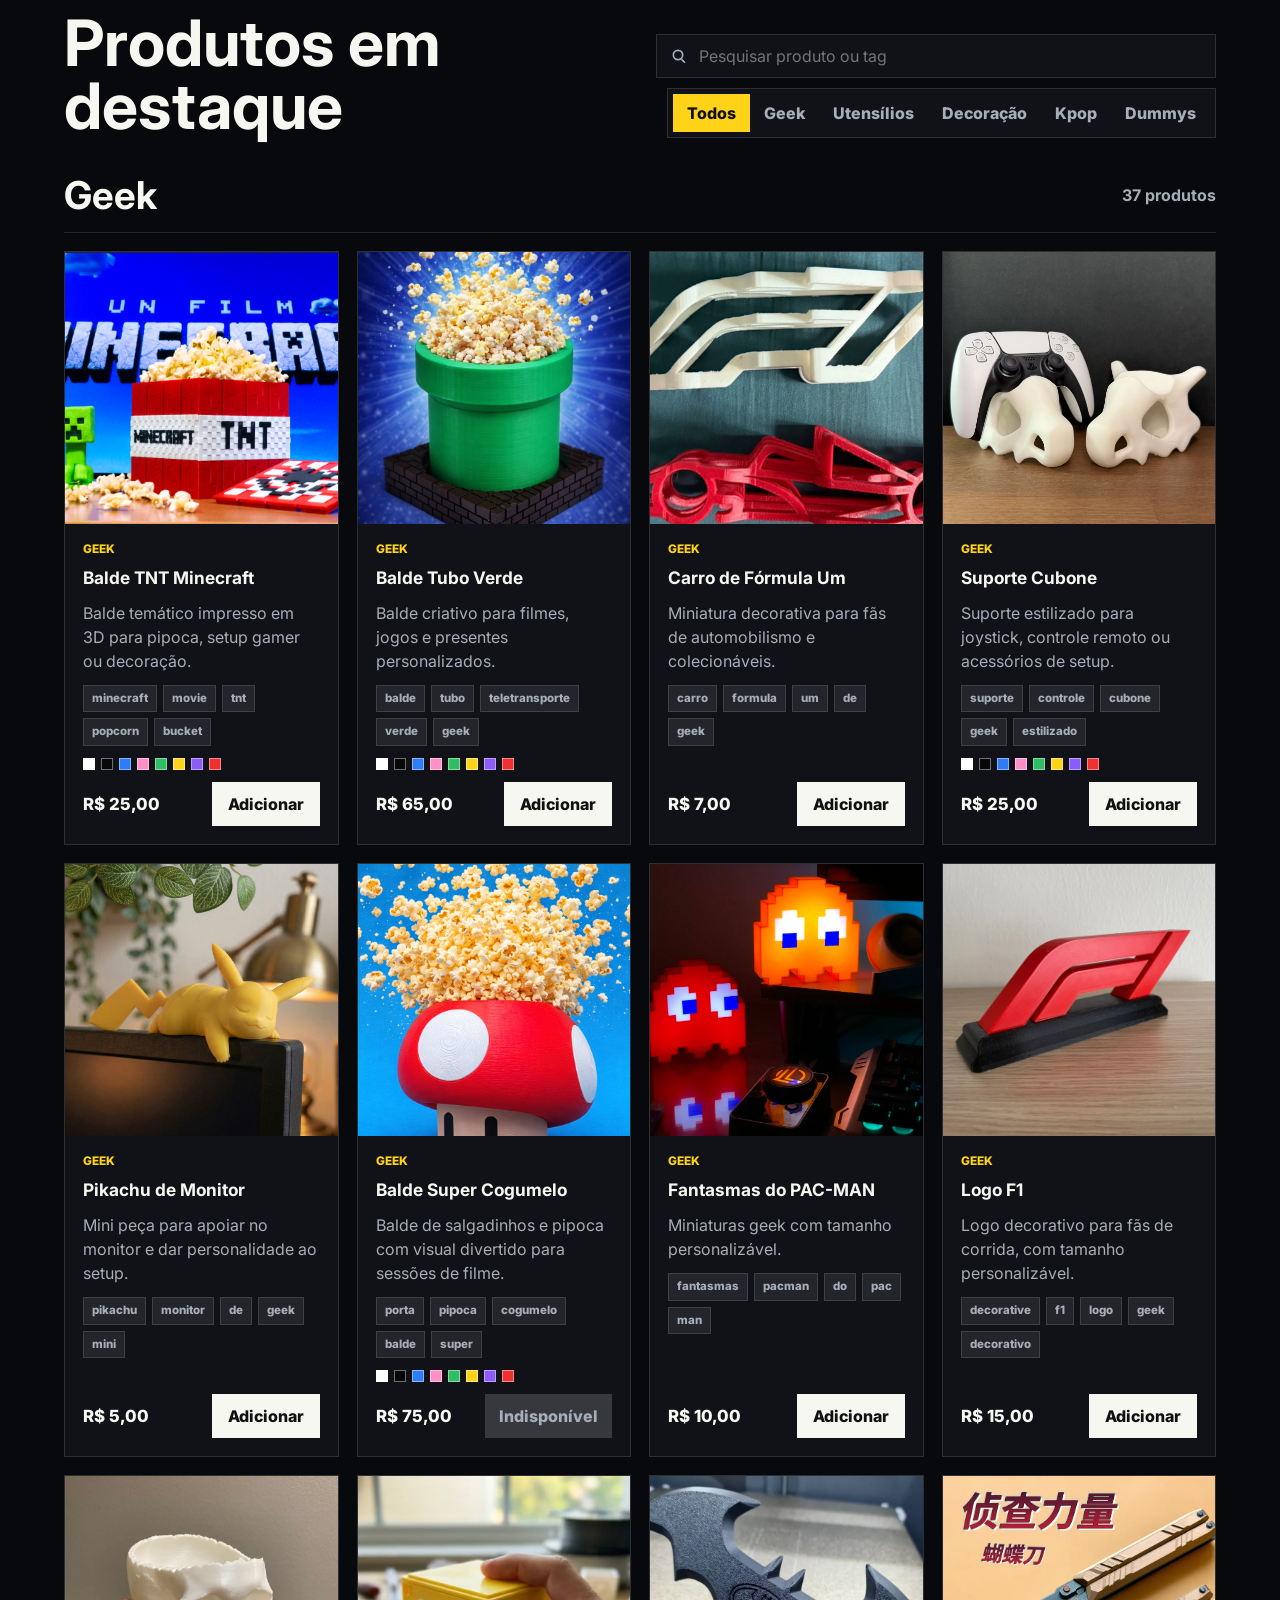
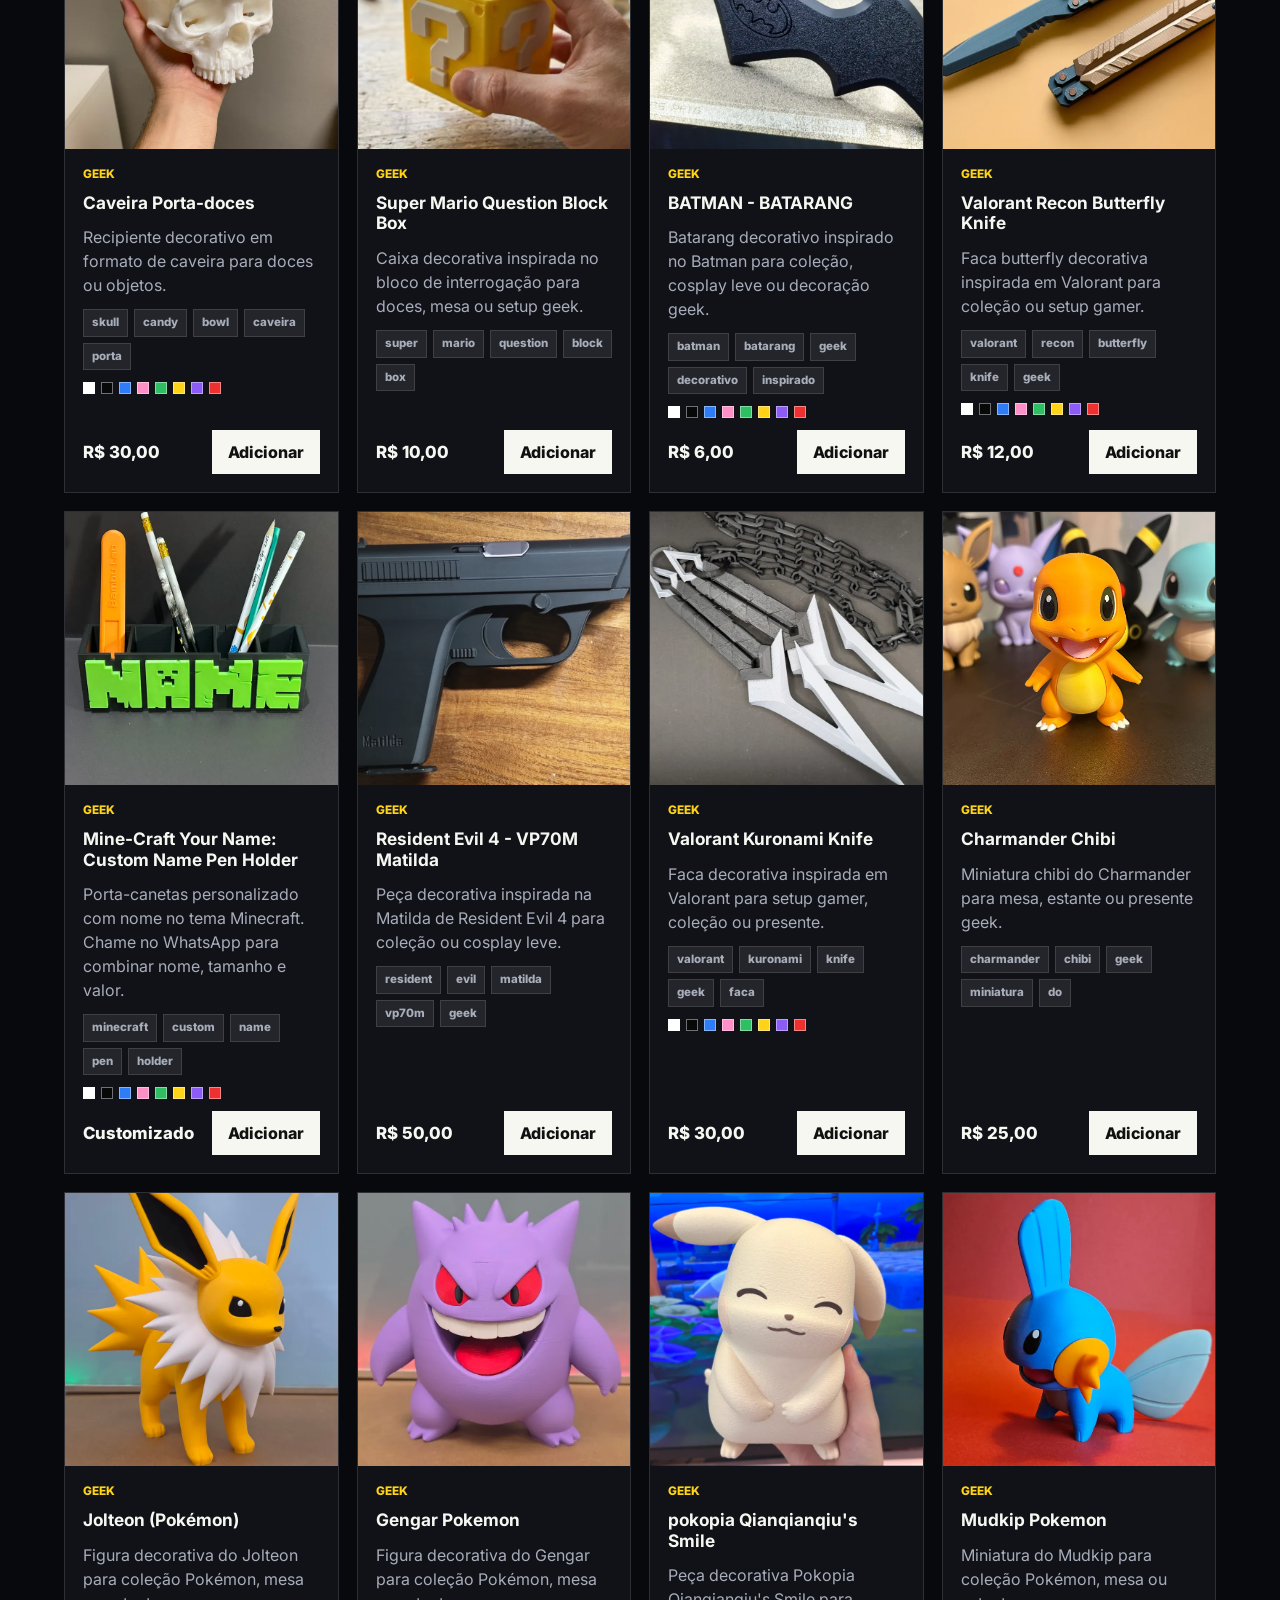
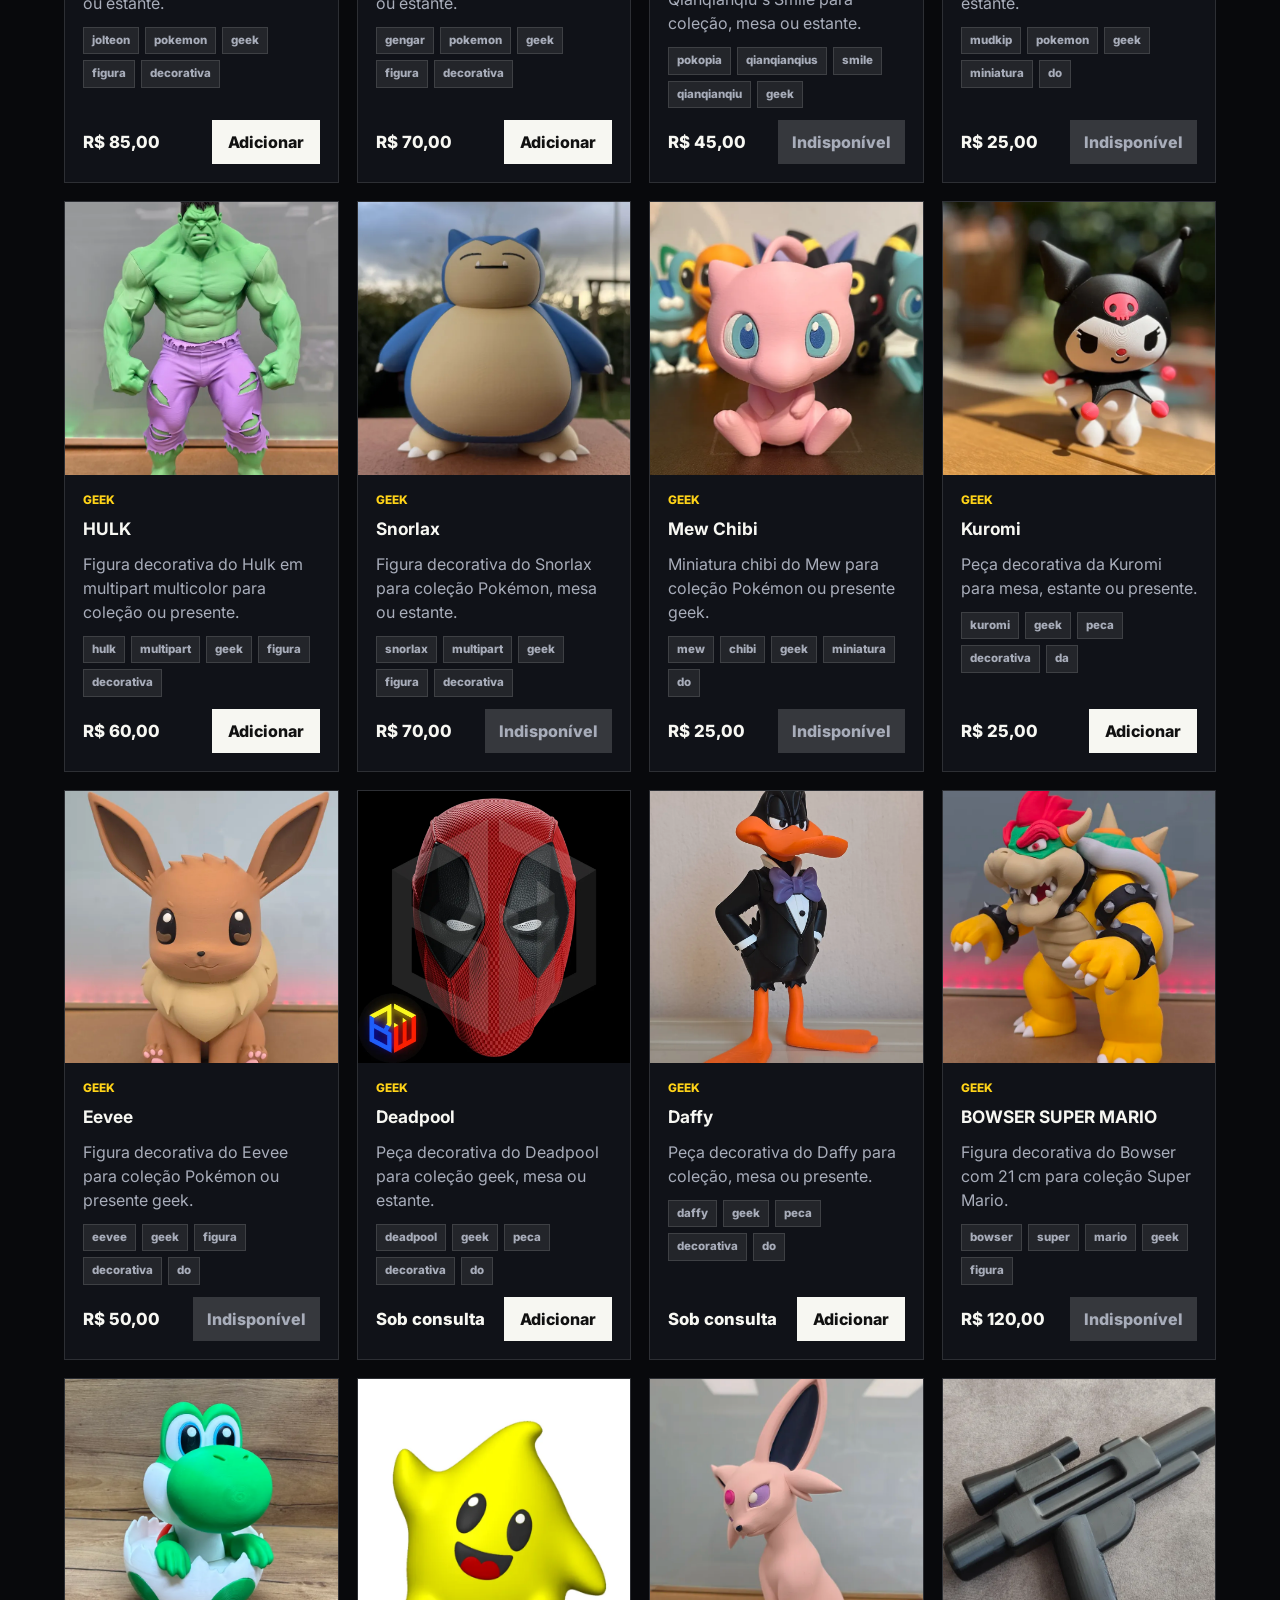
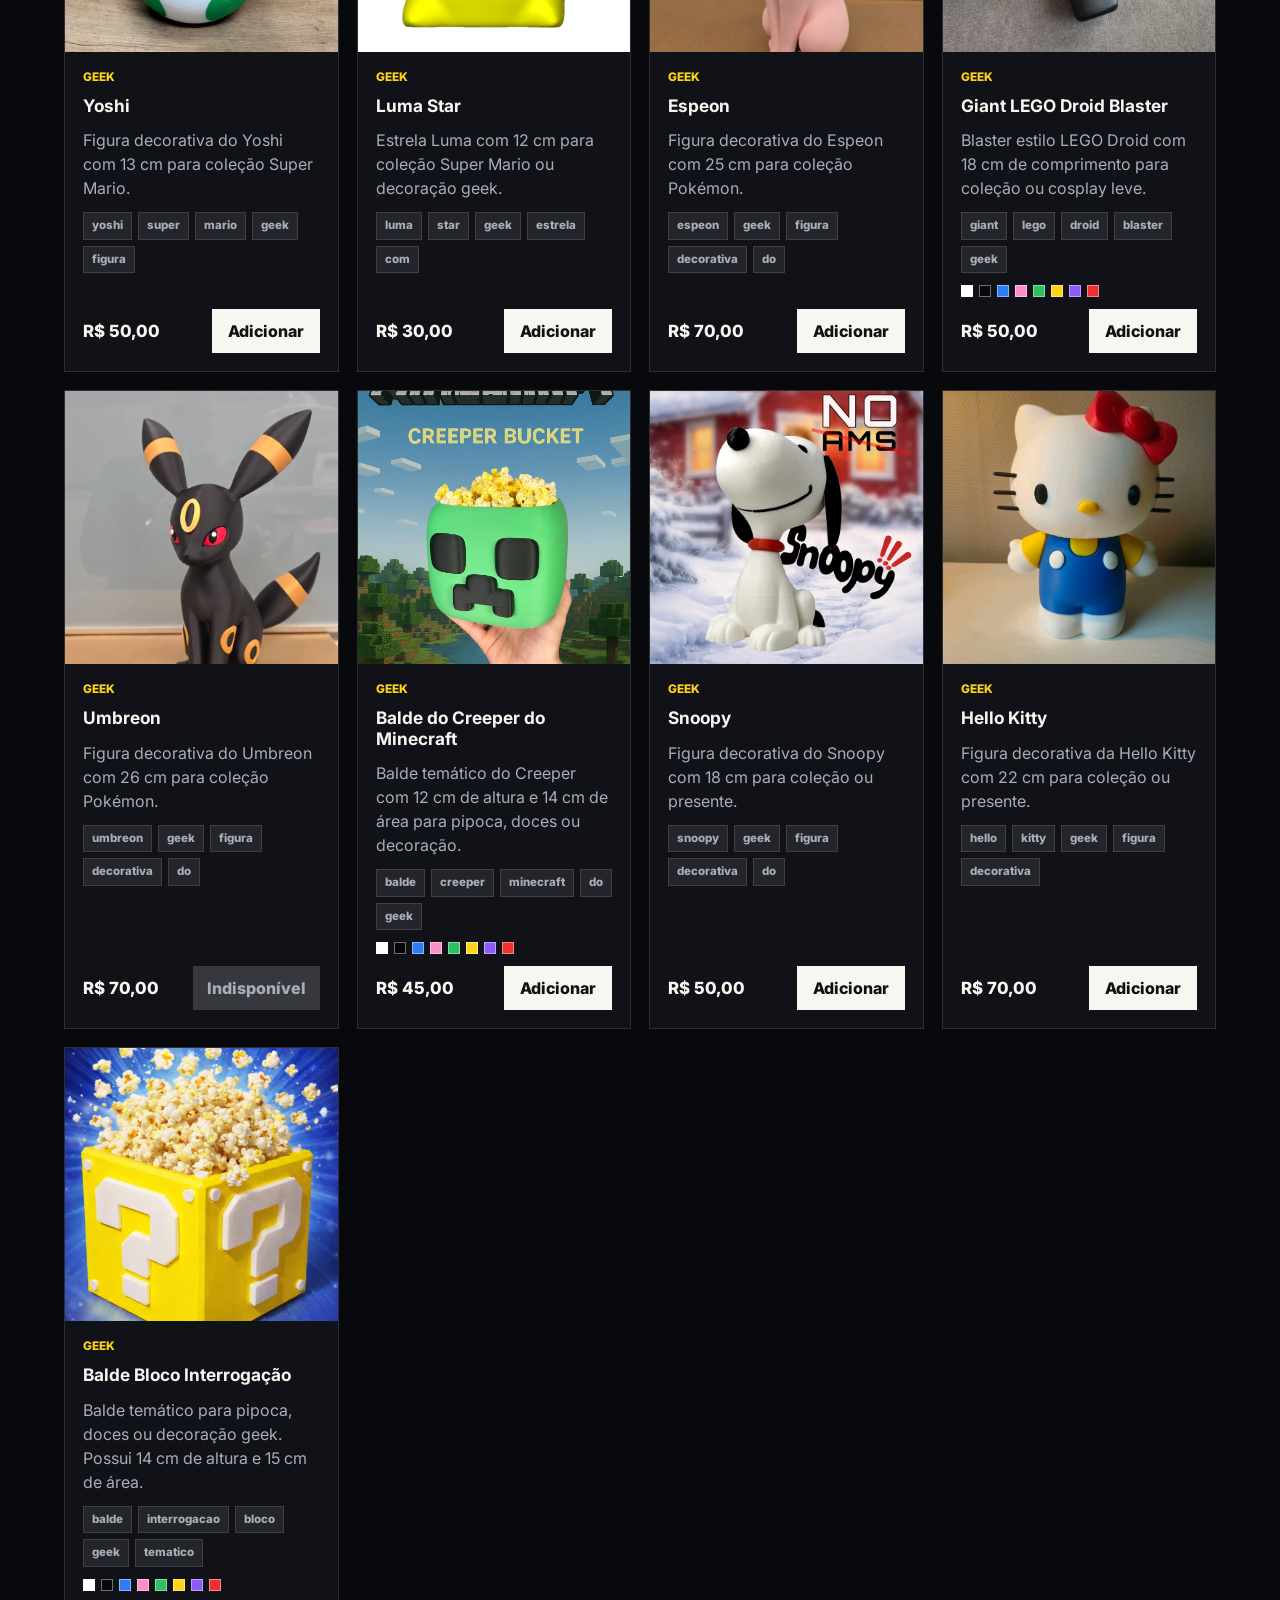
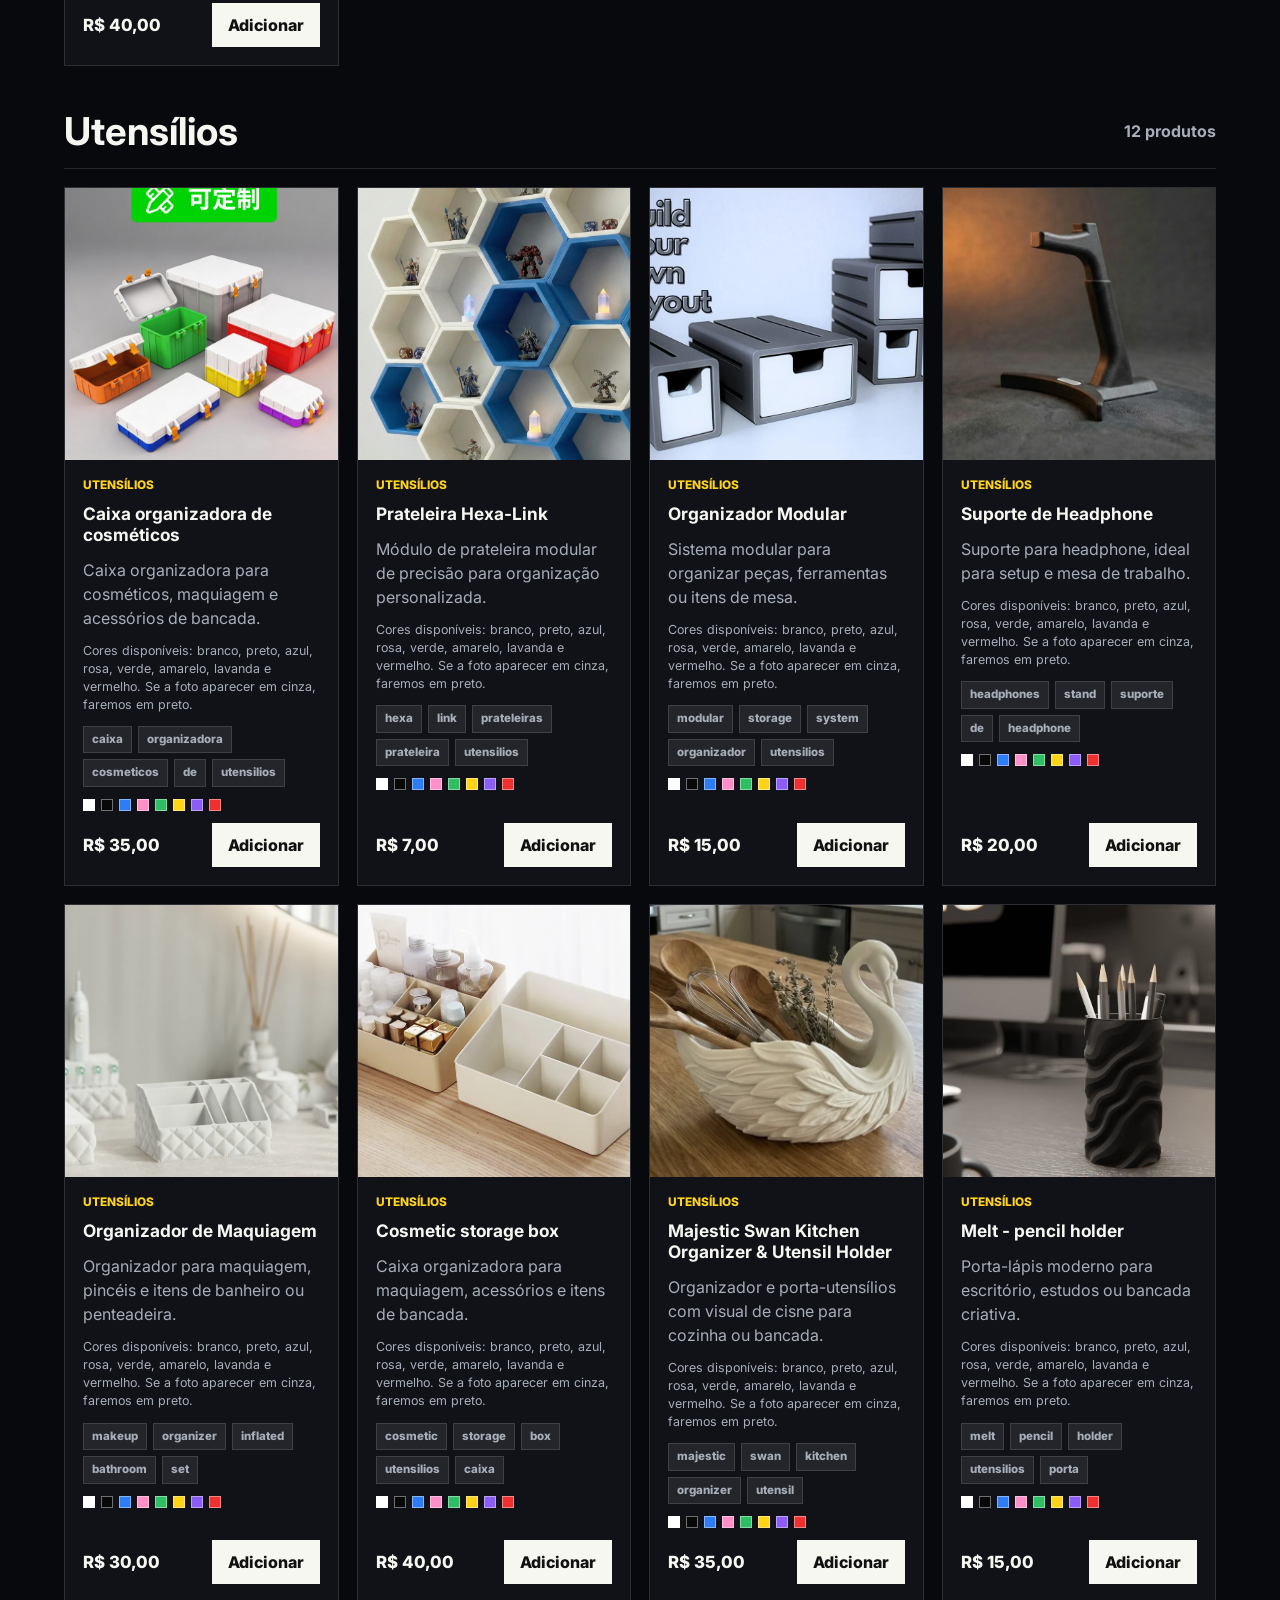
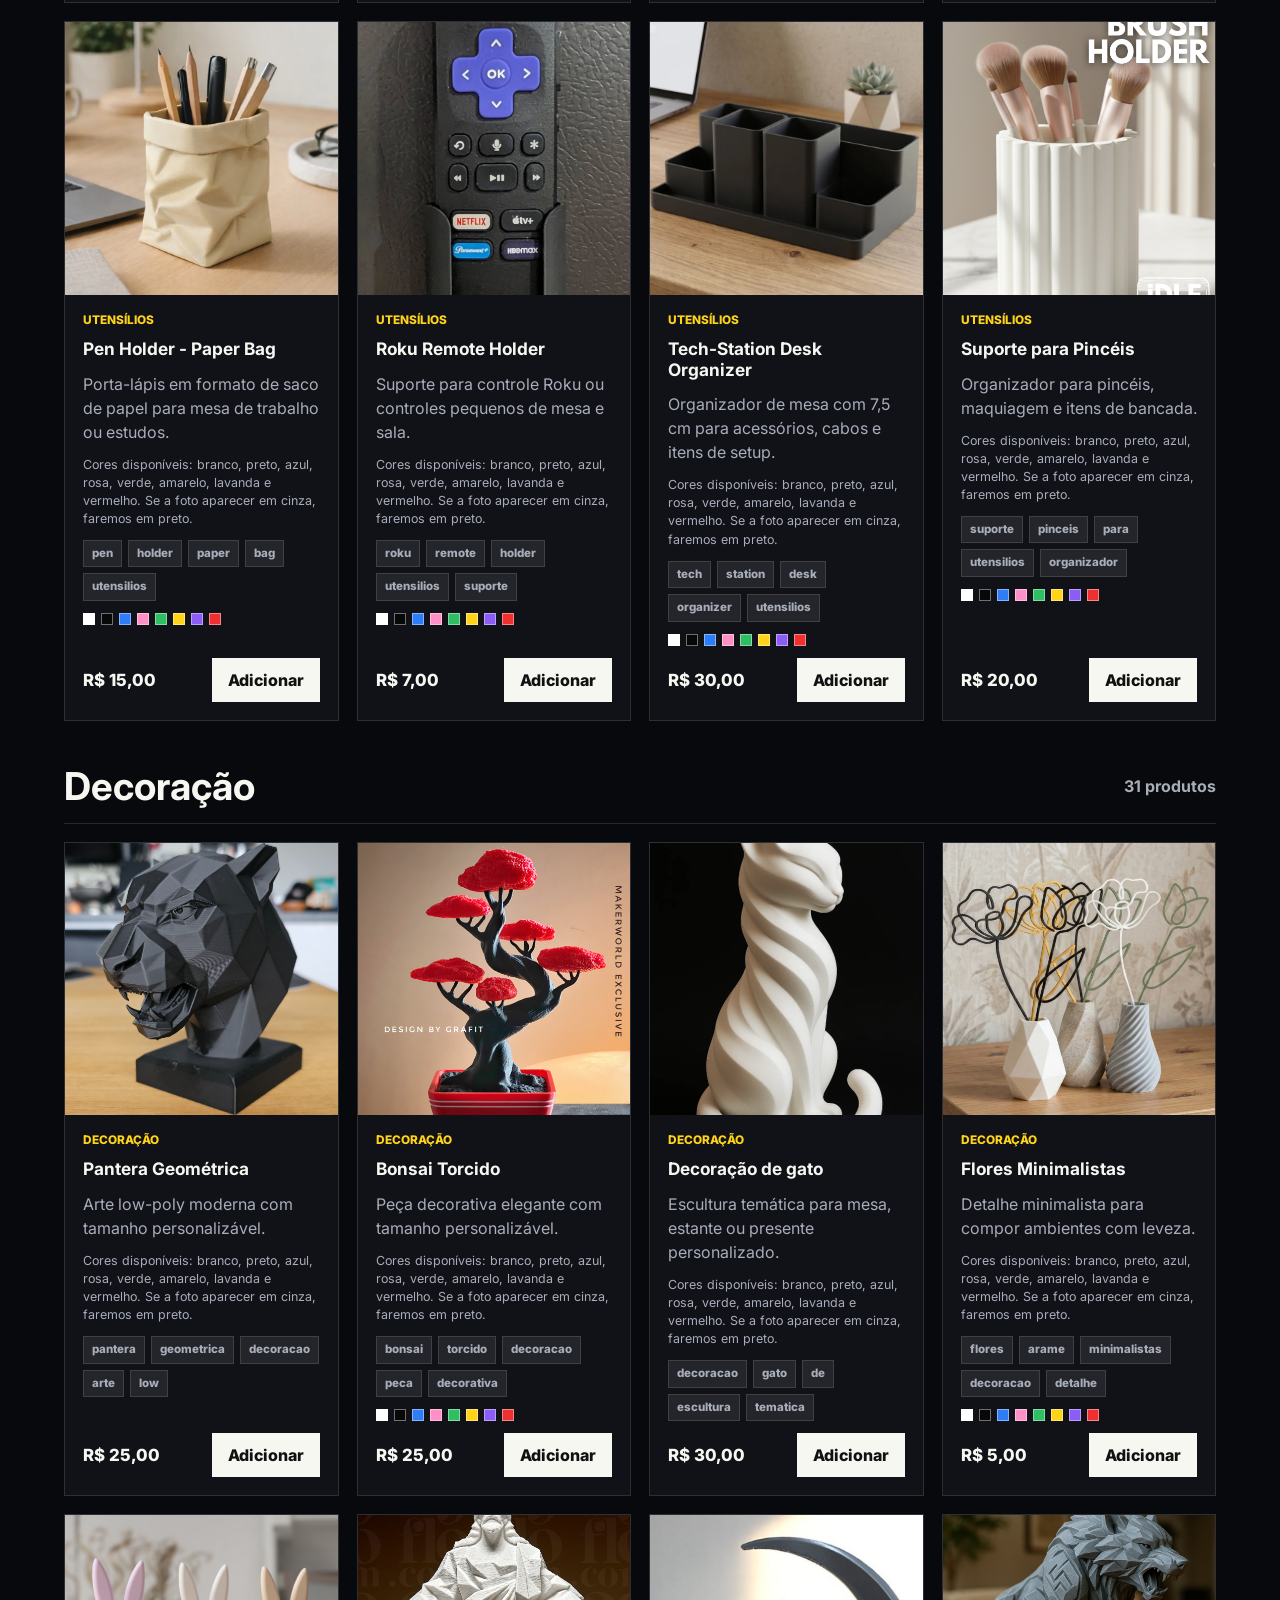
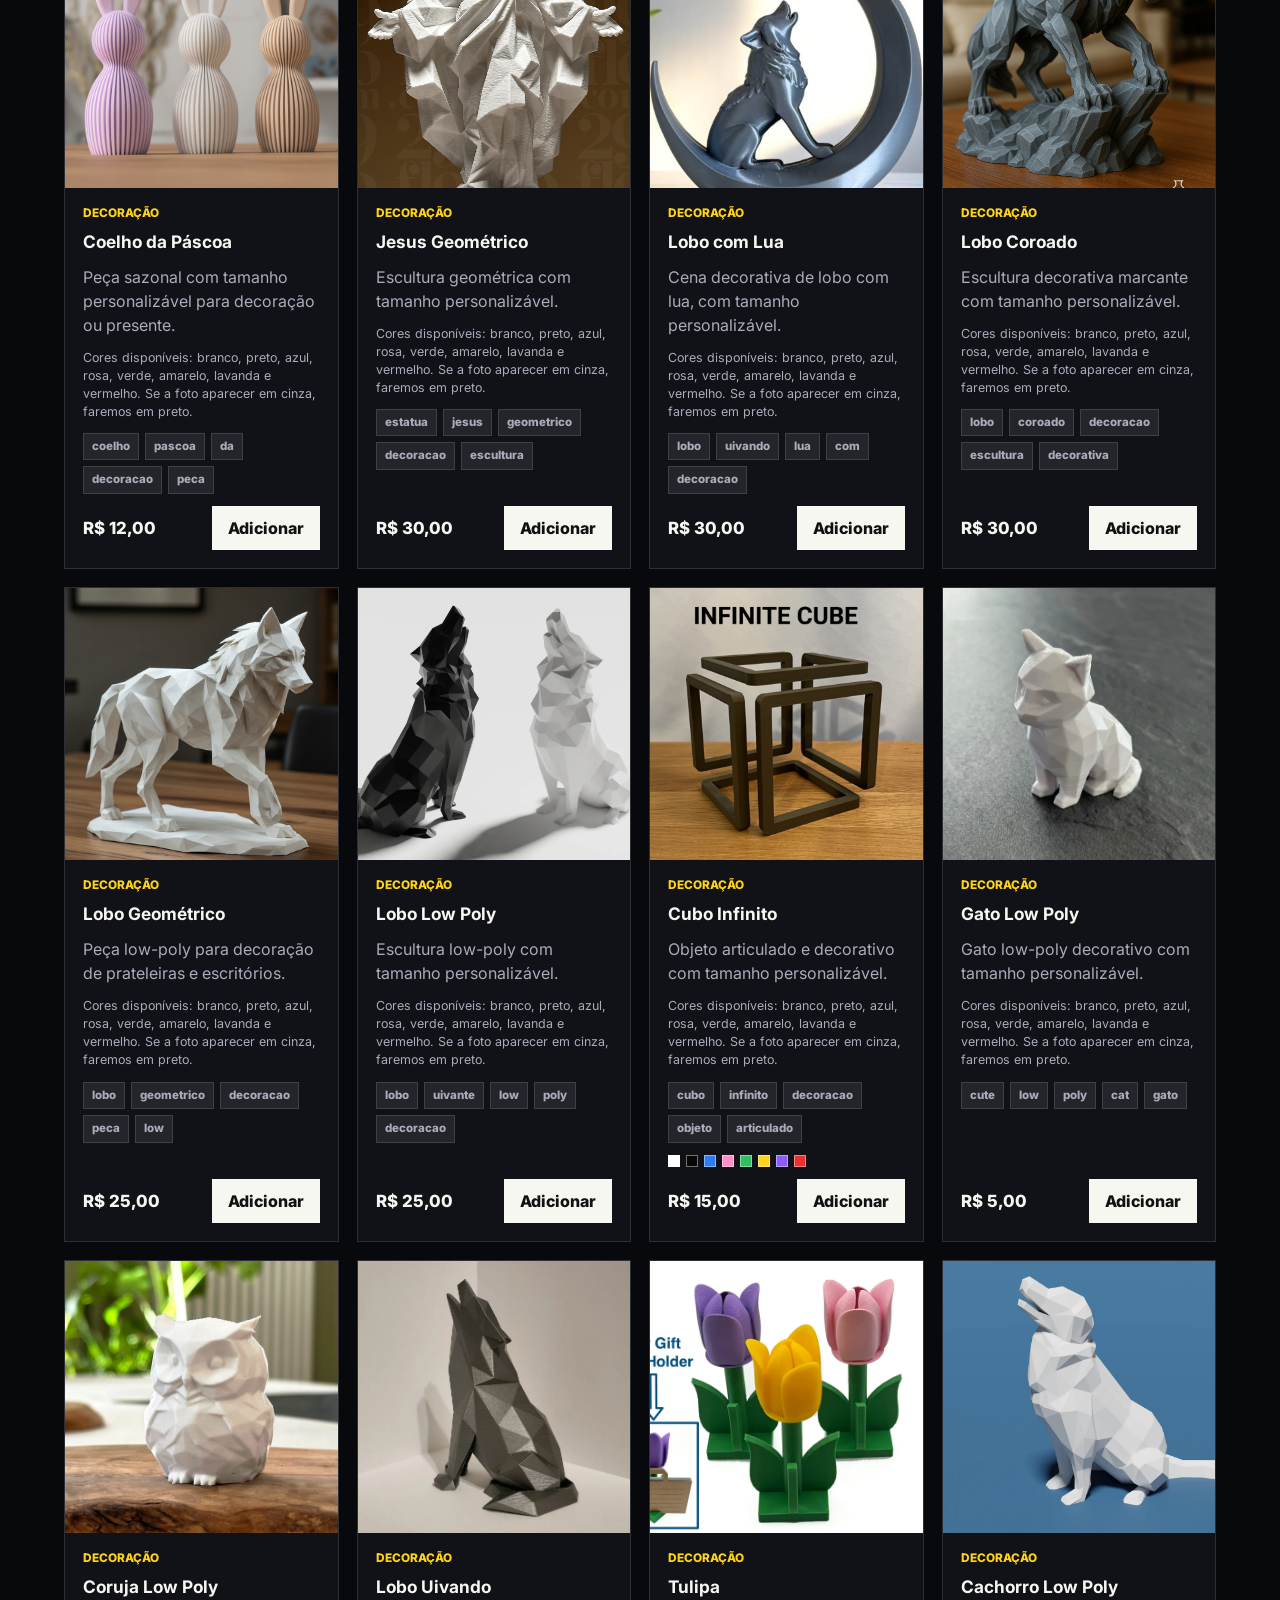
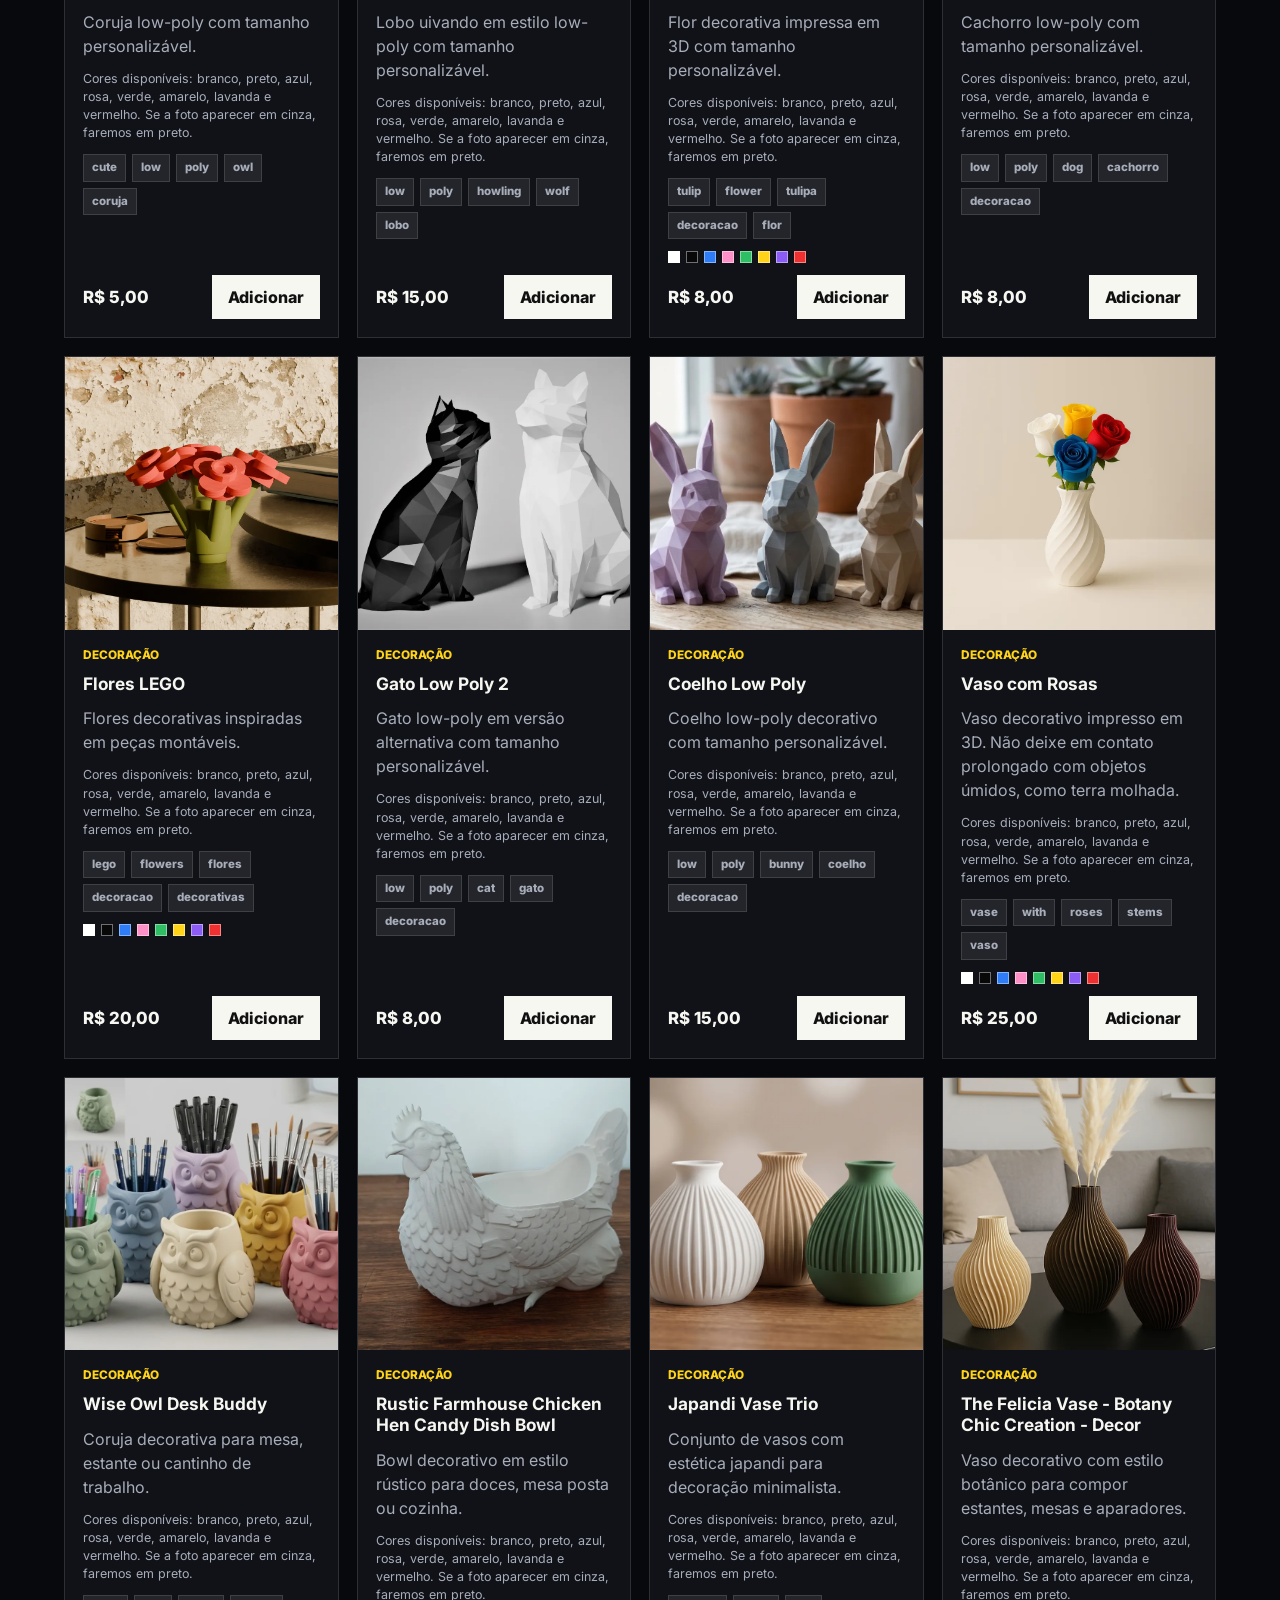
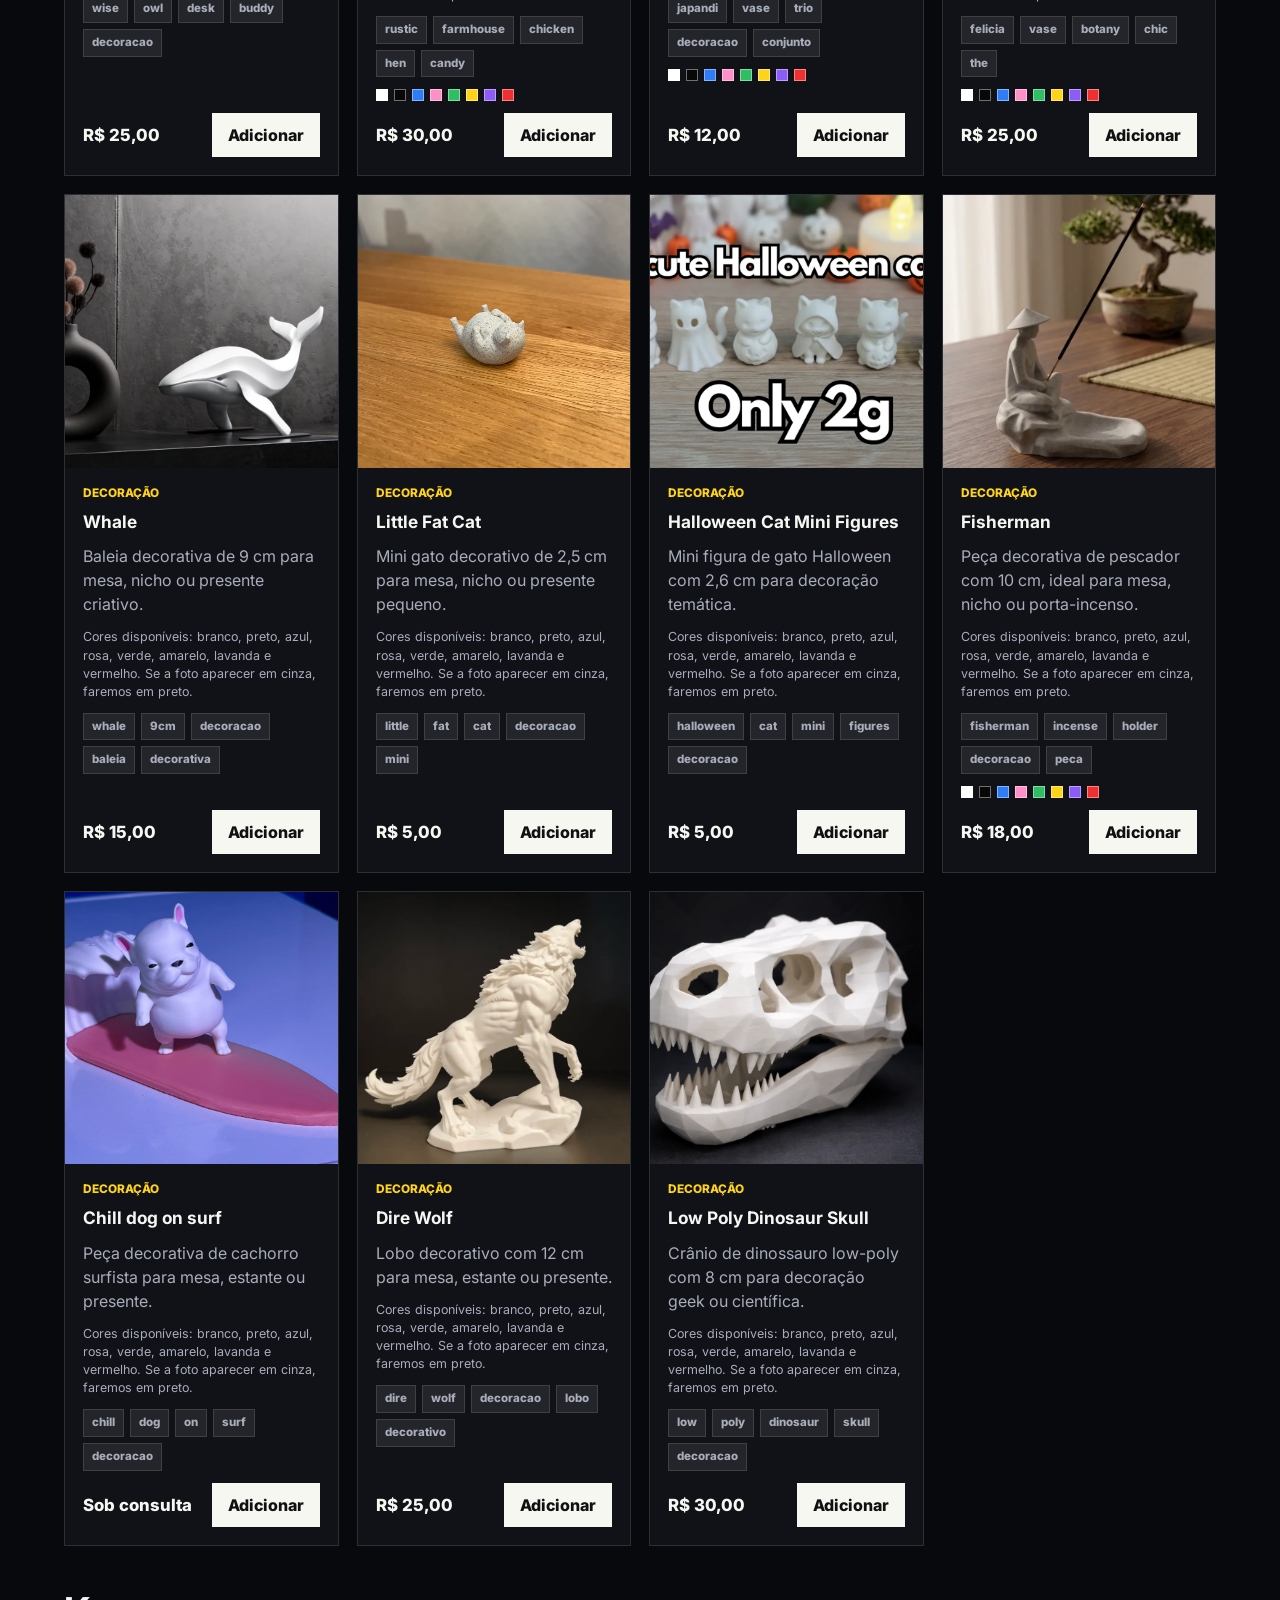
==== commit 6f318a19: "Reativa aba Dummys" ====
--- a/index.html
+++ b/index.html
@@ -8,7 +8,7 @@
   <link rel="preconnect" href="https://fonts.googleapis.com">
   <link rel="preconnect" href="https://fonts.gstatic.com" crossorigin>
   <link href="https://fonts.googleapis.com/css2?family=Inter:wght@400;500;600;700;800&display=swap" rel="stylesheet">
-  <link rel="stylesheet" href="style.css?v=20260427c">
+  <link rel="stylesheet" href="style.css?v=20260620a">
 </head>
 <body>
   <header class="site-header">
@@ -104,7 +104,8 @@
           <button class="filter-btn" type="button" data-filter="Geek">Geek</button>
           <button class="filter-btn" type="button" data-filter="Utensílios">Utensílios</button>
           <button class="filter-btn" type="button" data-filter="Decoração">Decoração</button>
-          <button class="filter-btn" type="button" data-filter="Kpop">Kpop</button>
+          <button class="filter-btn" type="button" data-filter="Kpop">Kpop</button>
+          <button class="filter-btn" type="button" data-filter="Dummys">Dummys</button>
         </div>
         </div>
       </div>
@@ -223,7 +224,7 @@
     <span>WhatsApp</span>
   </a>
 
-  <script src="script.js?v=20260427c"></script>
+  <script src="script.js?v=20260620a"></script>
 </body>
 </html>
 
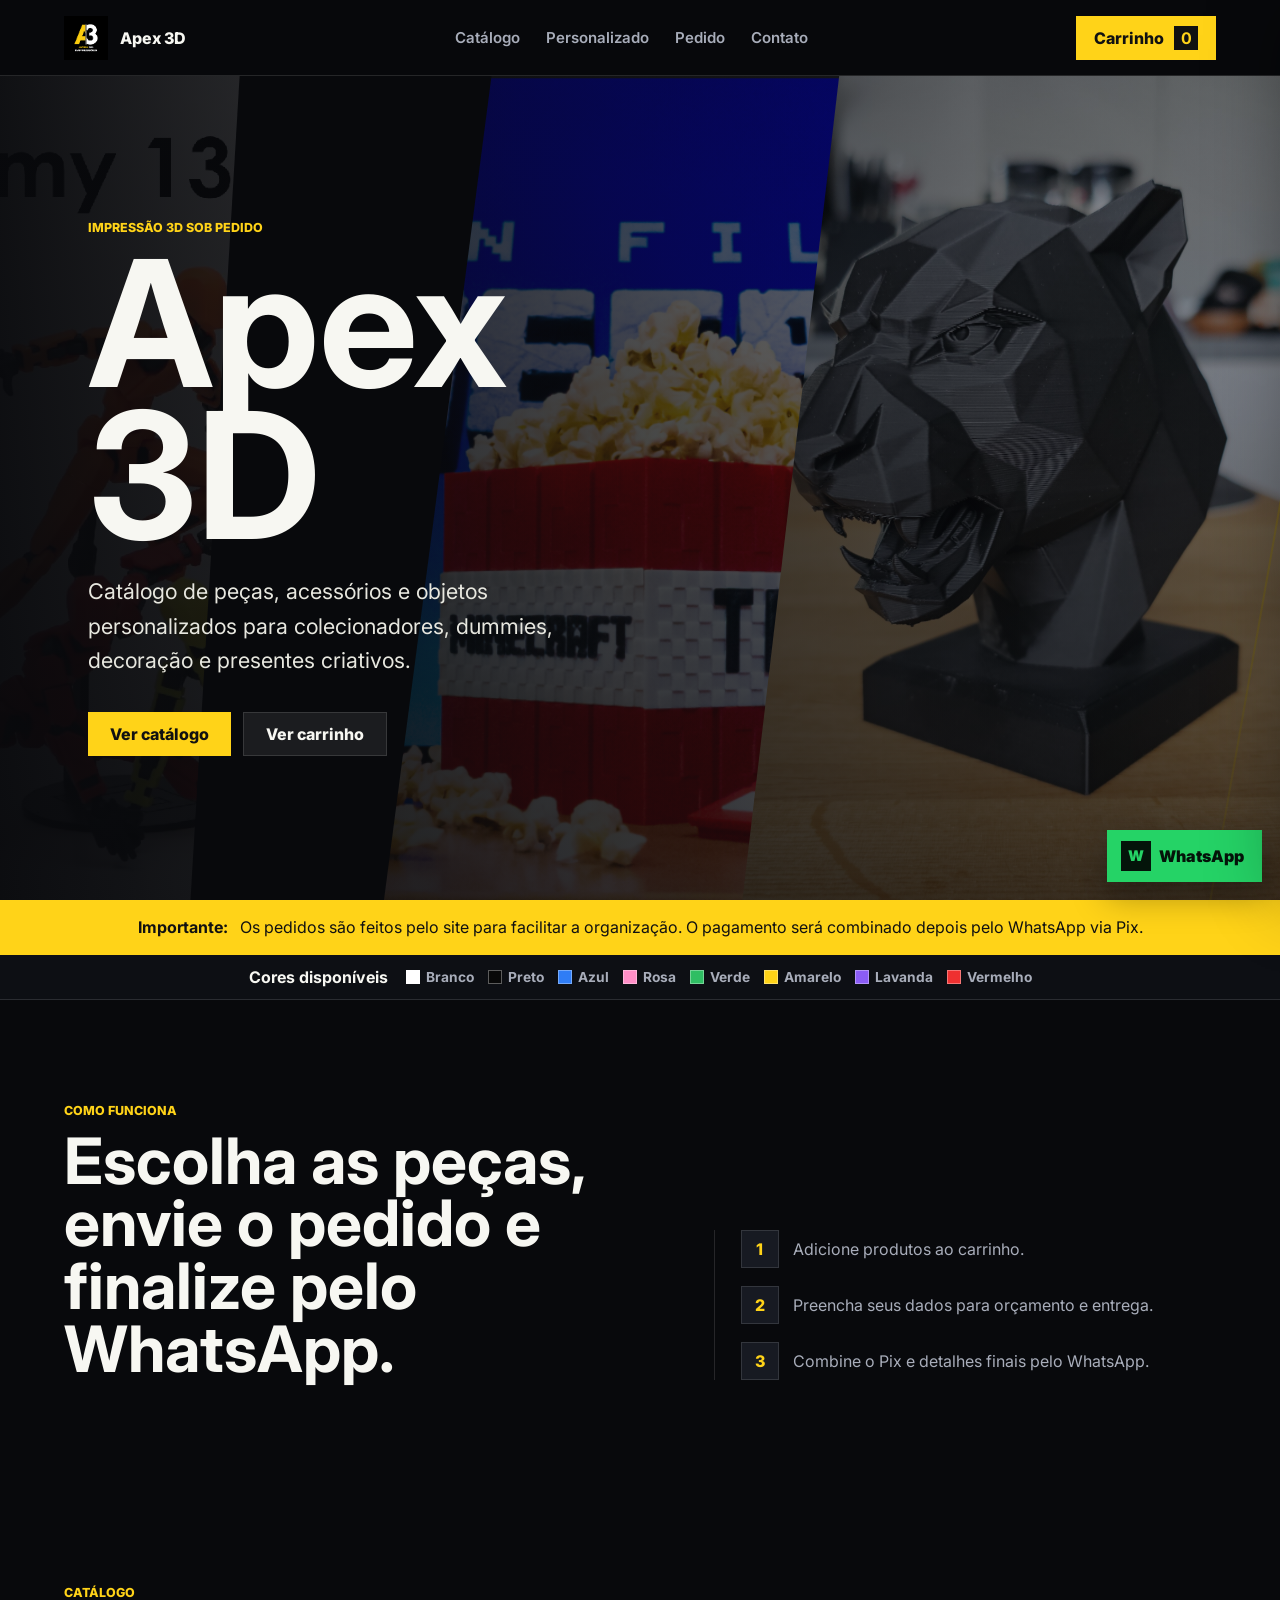
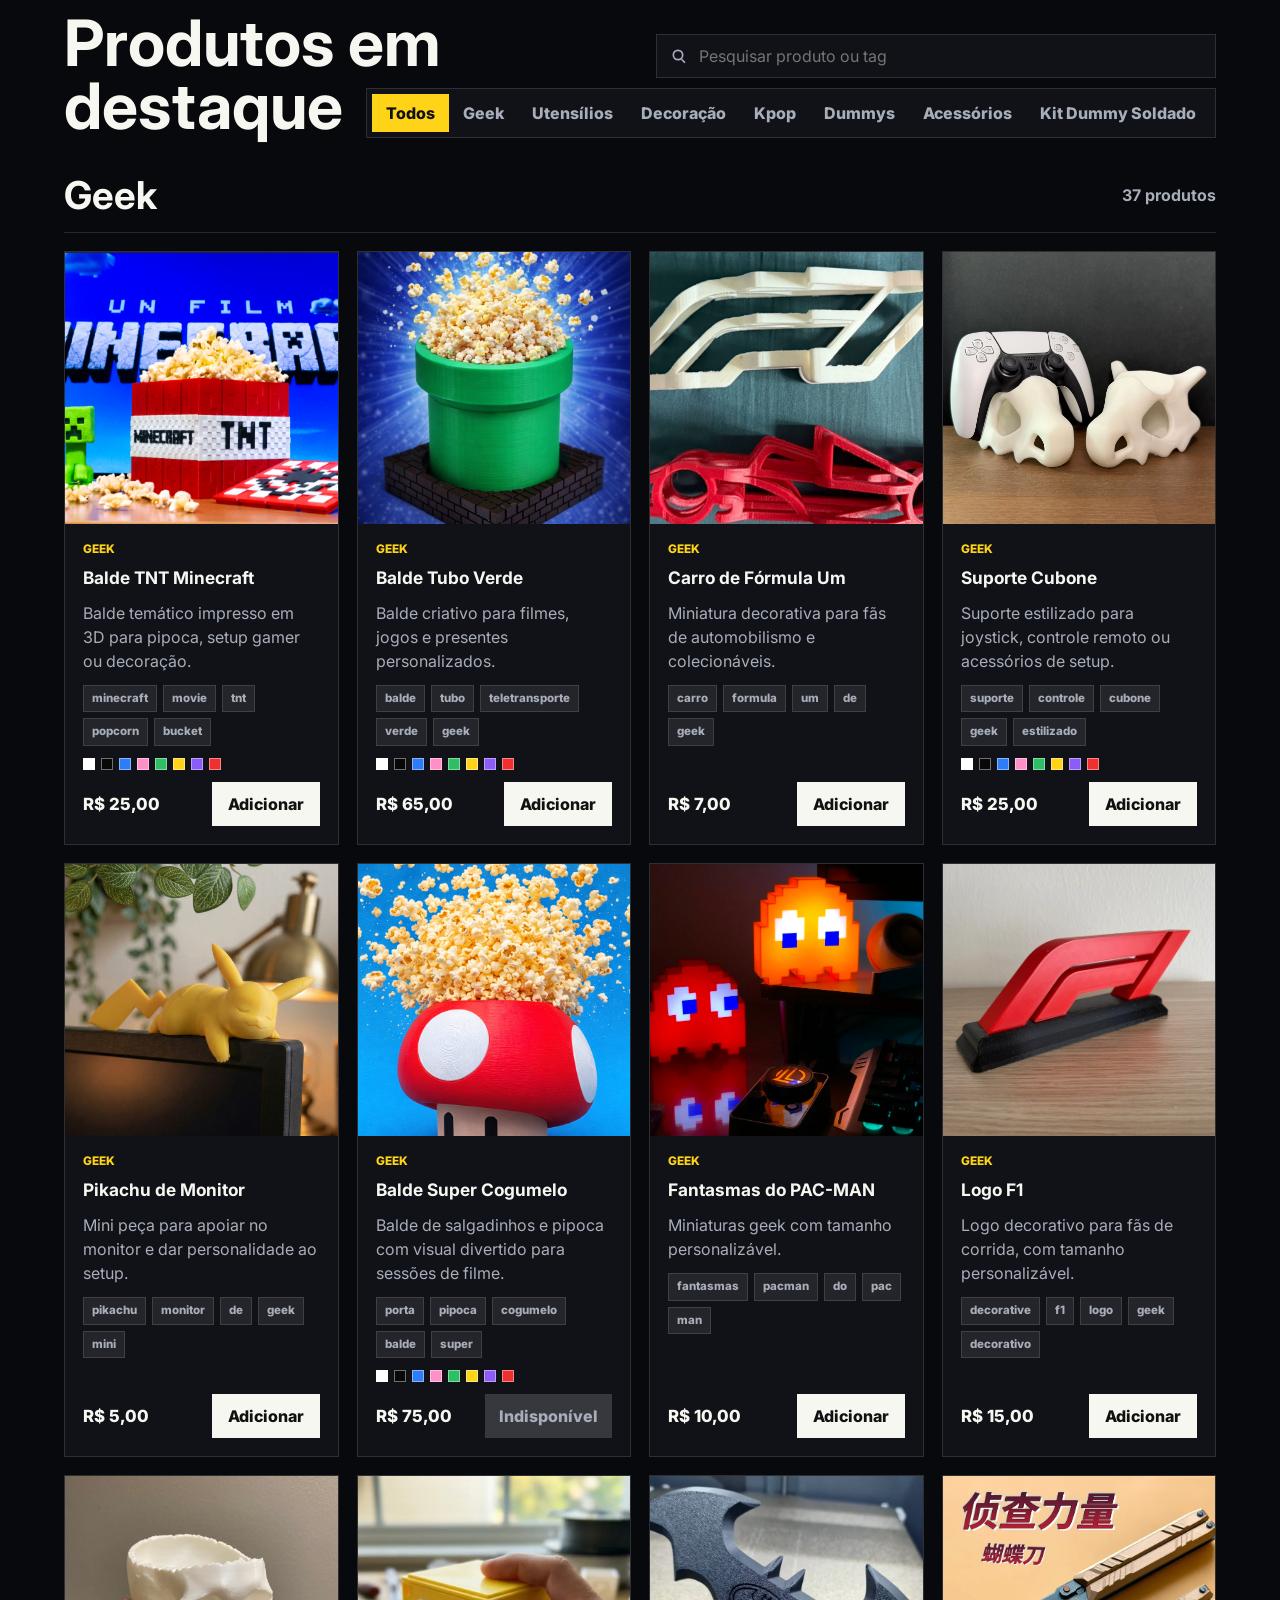
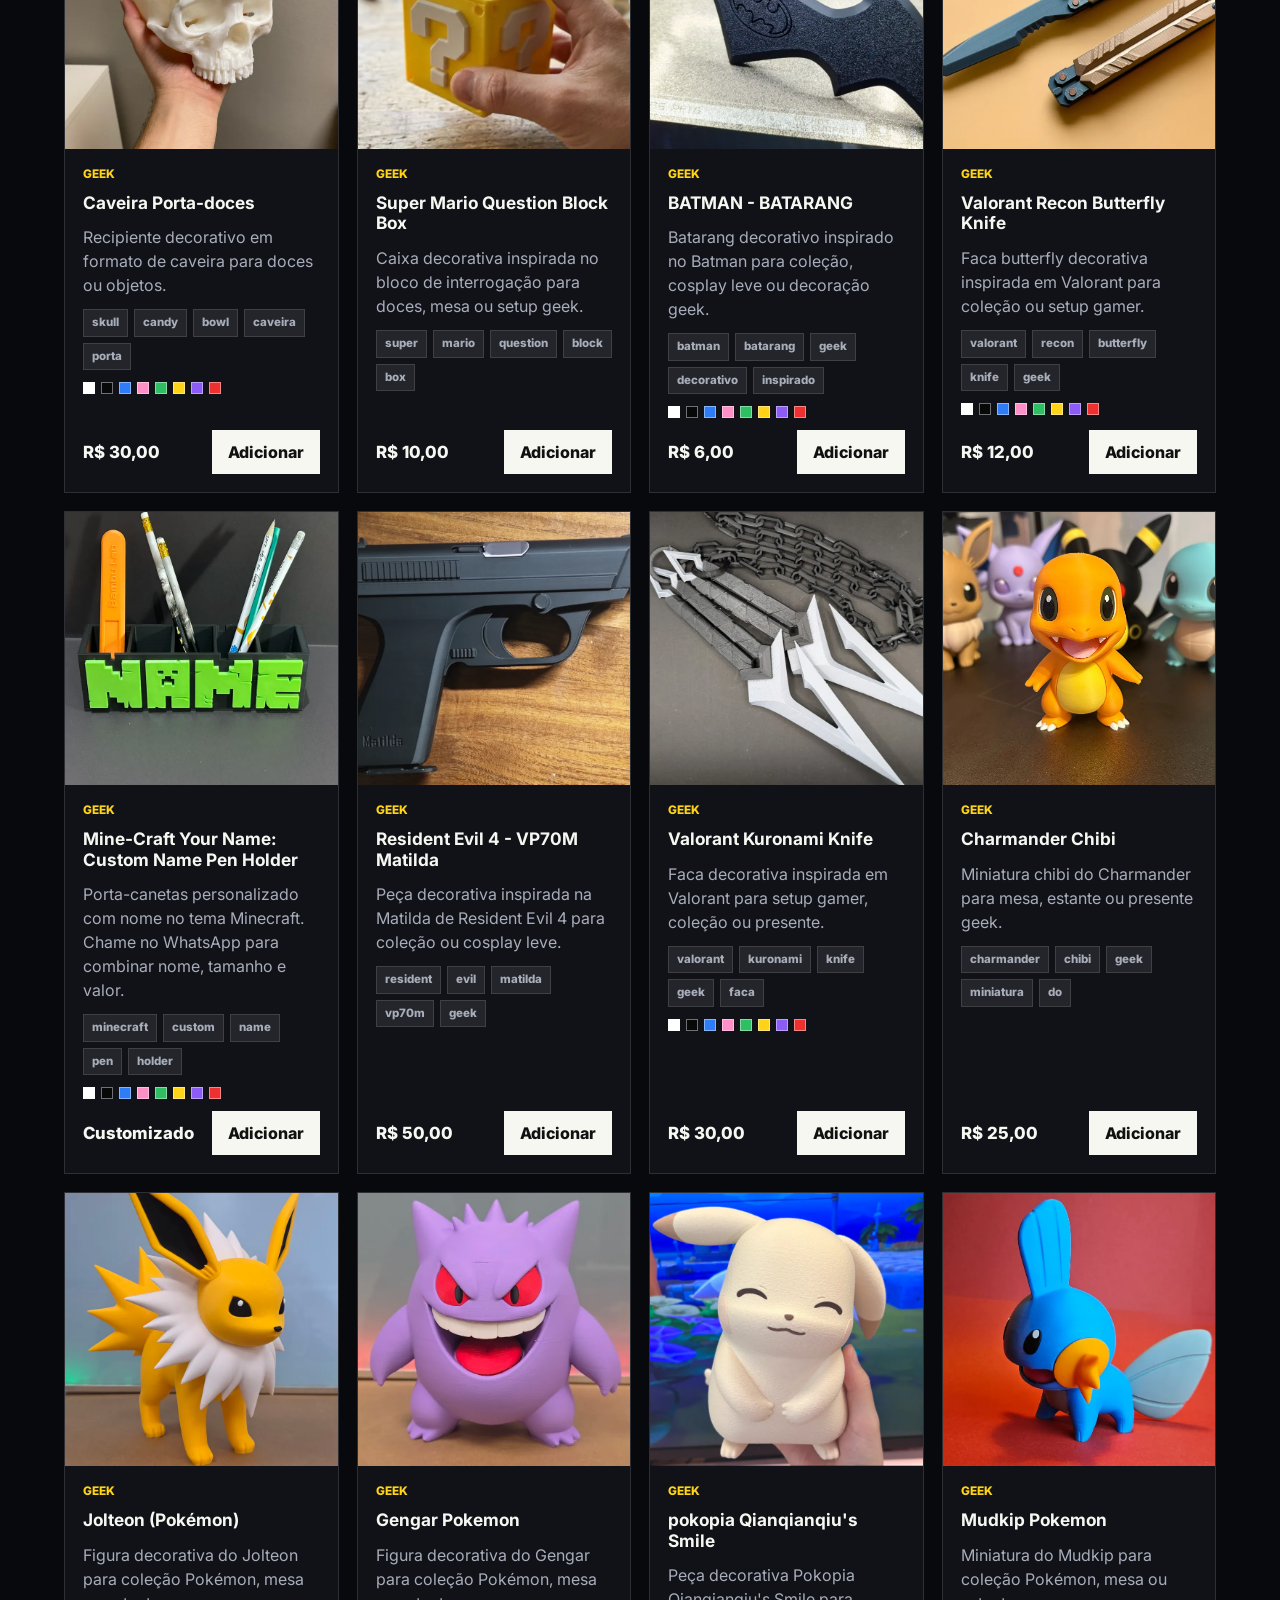
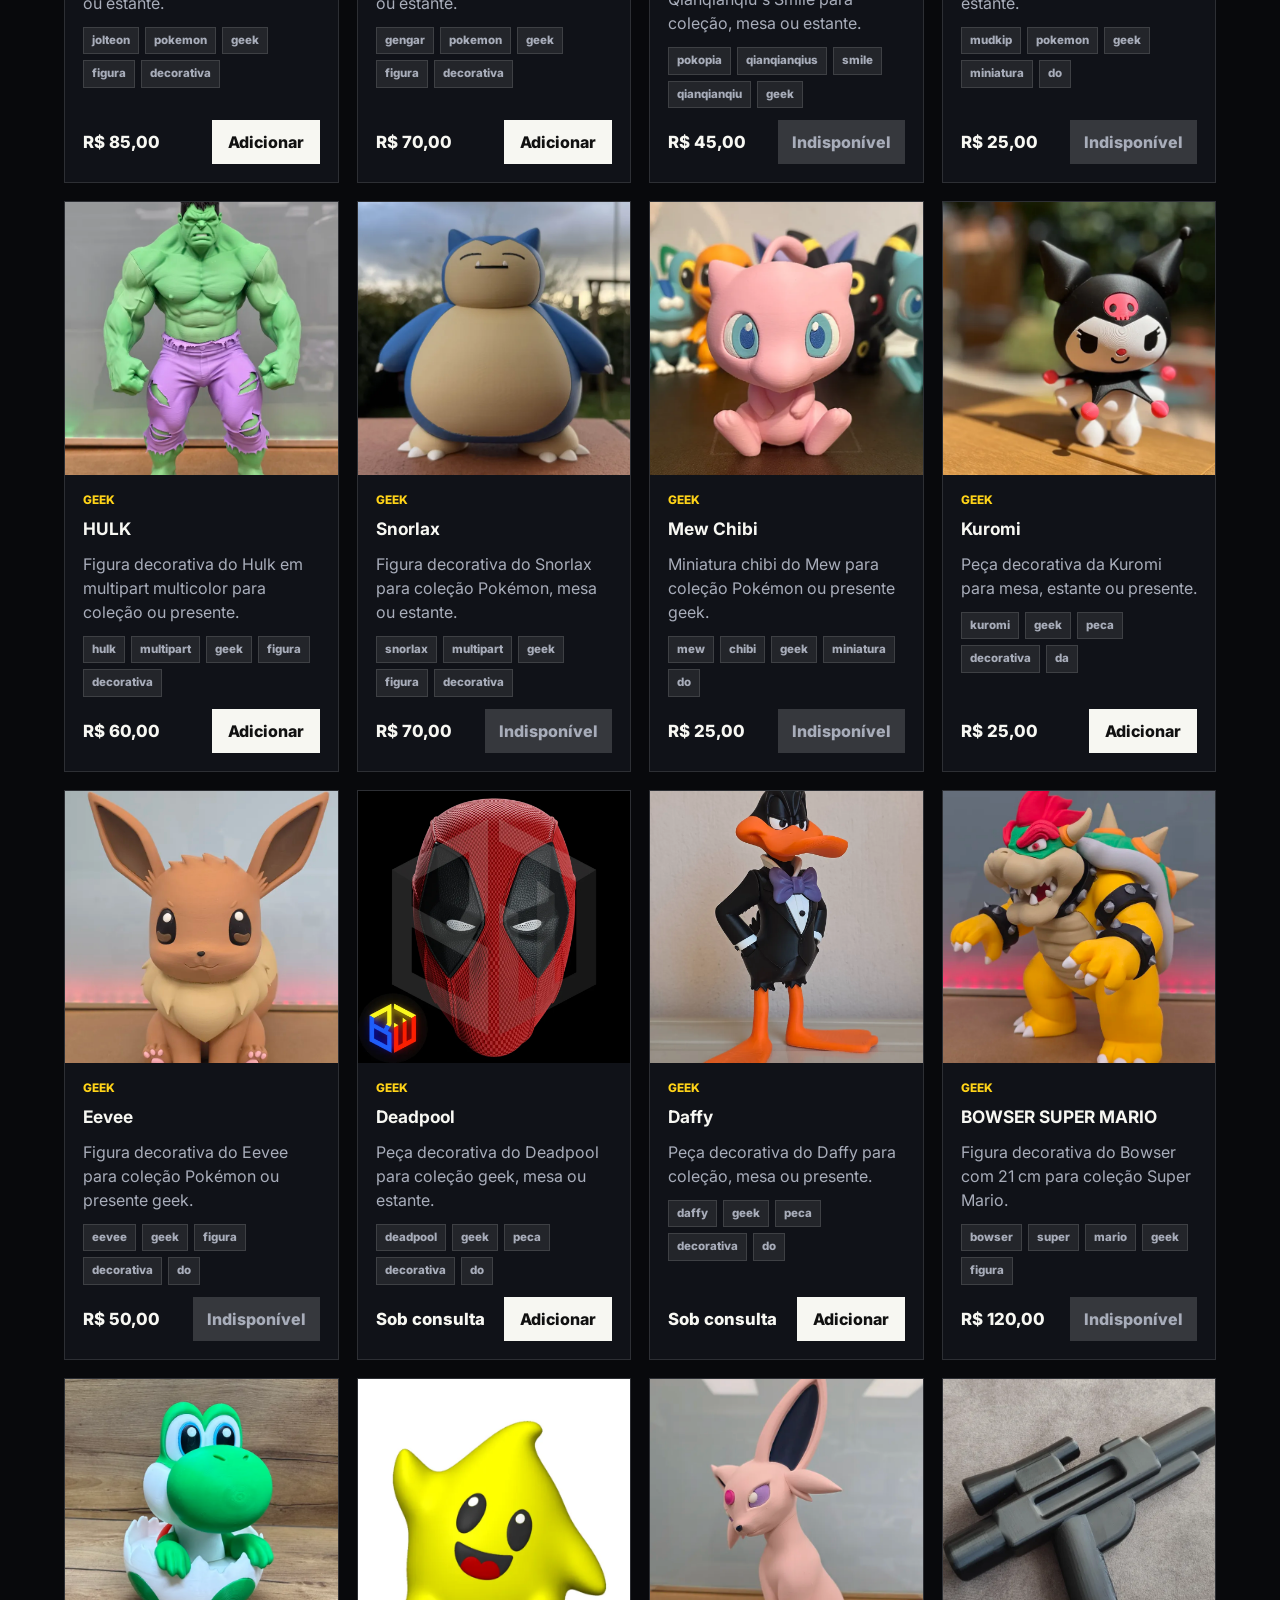
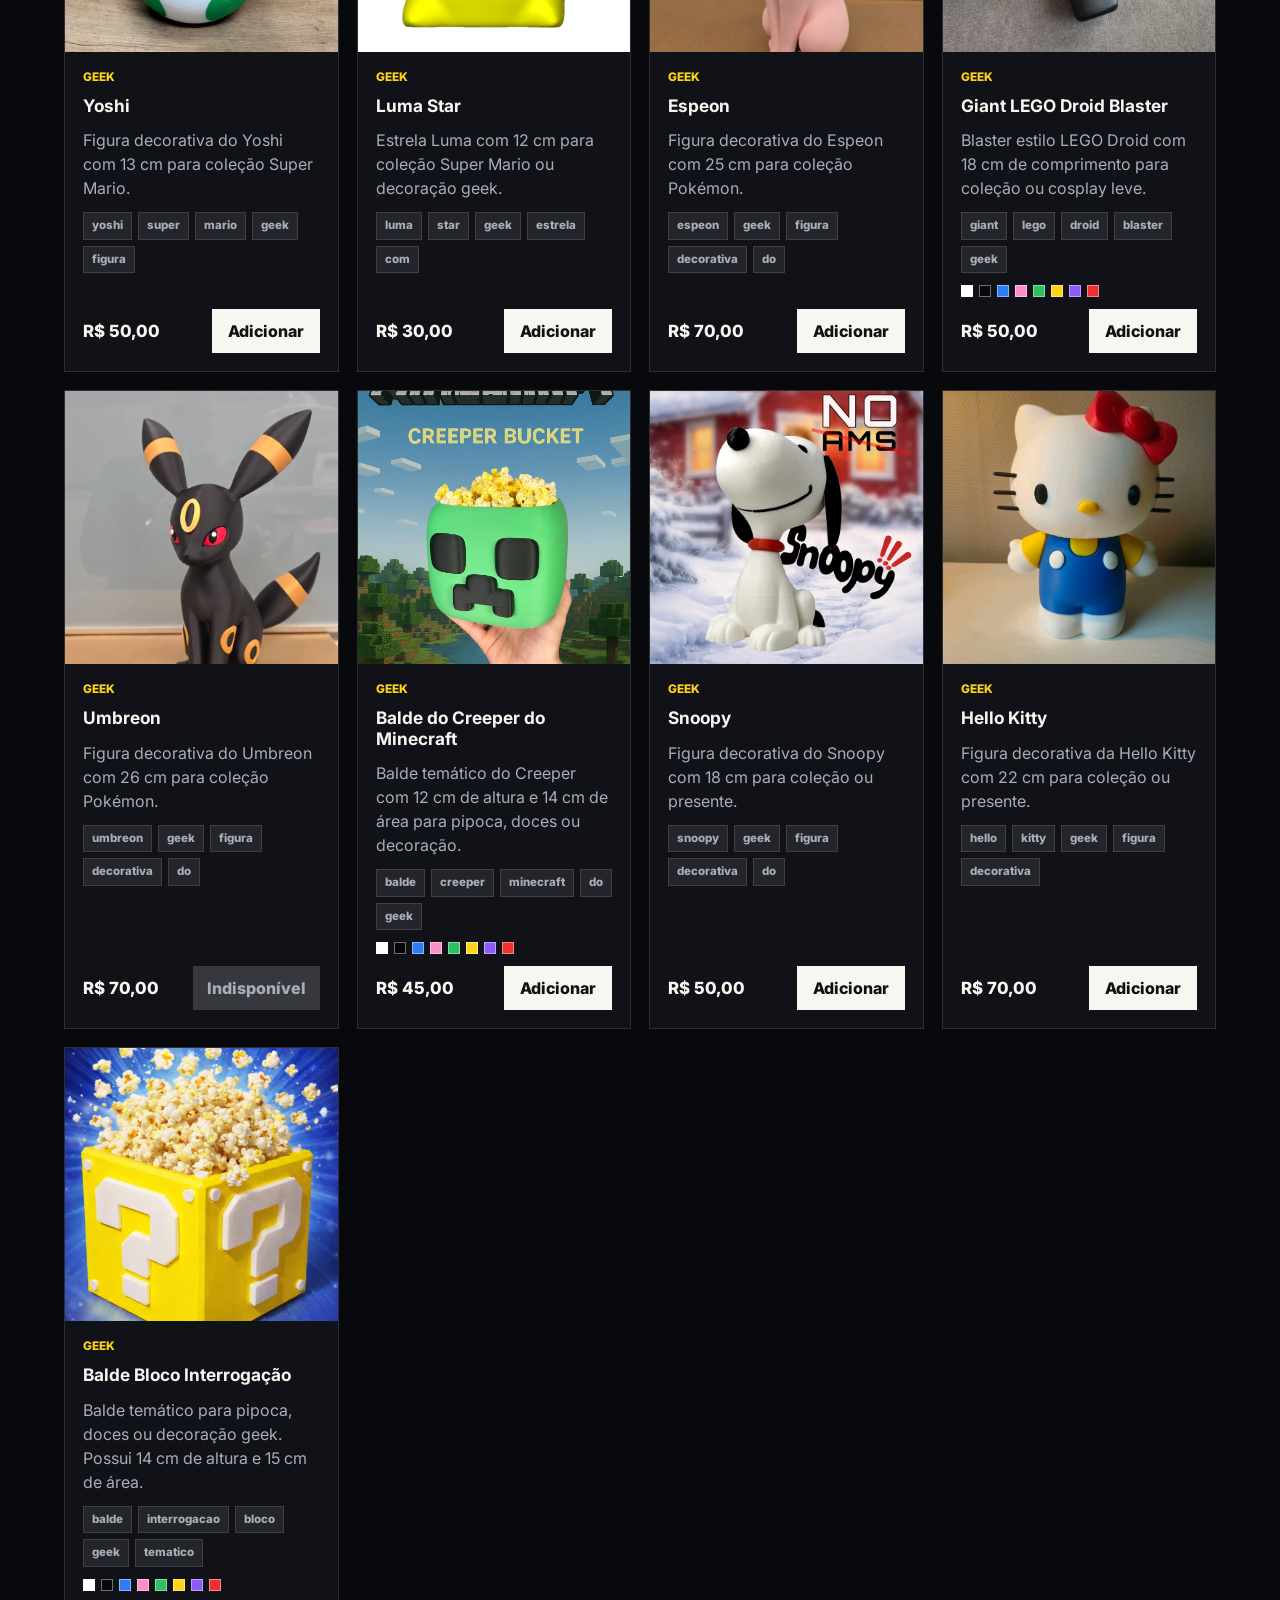
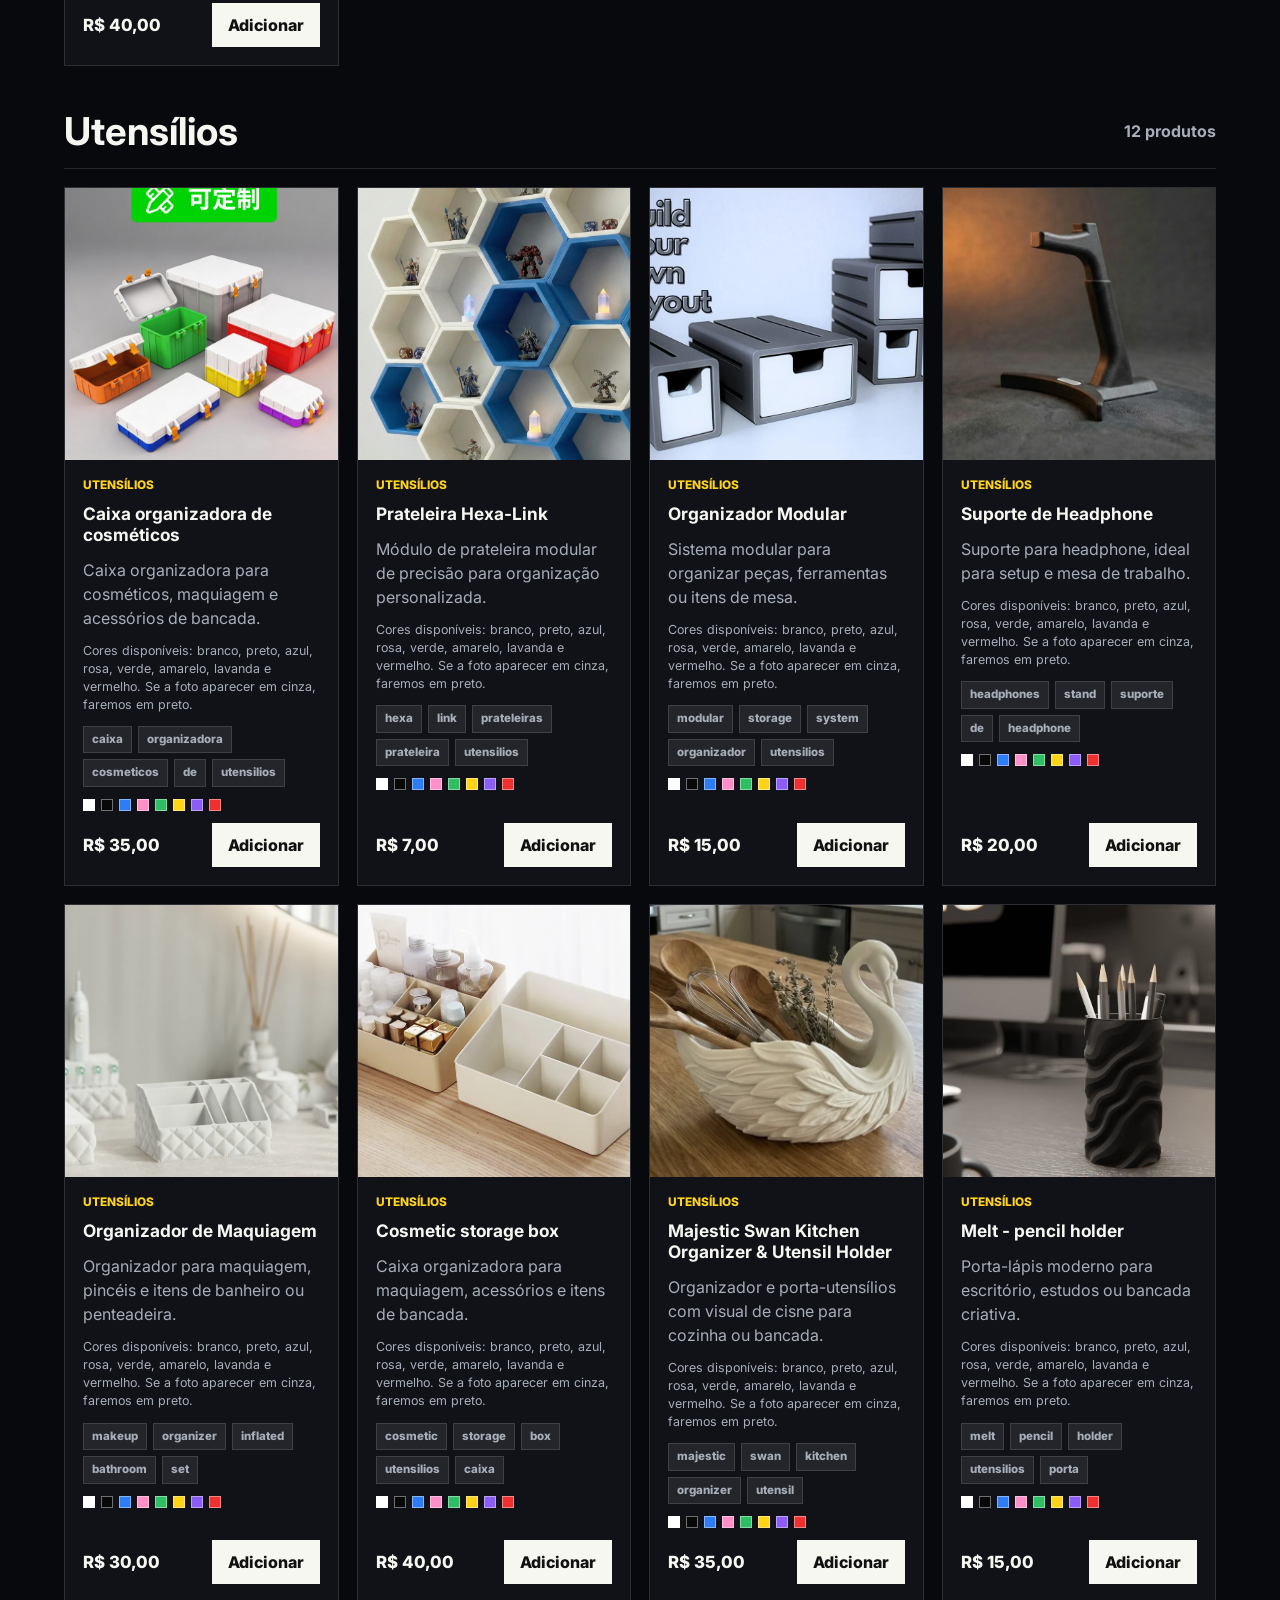
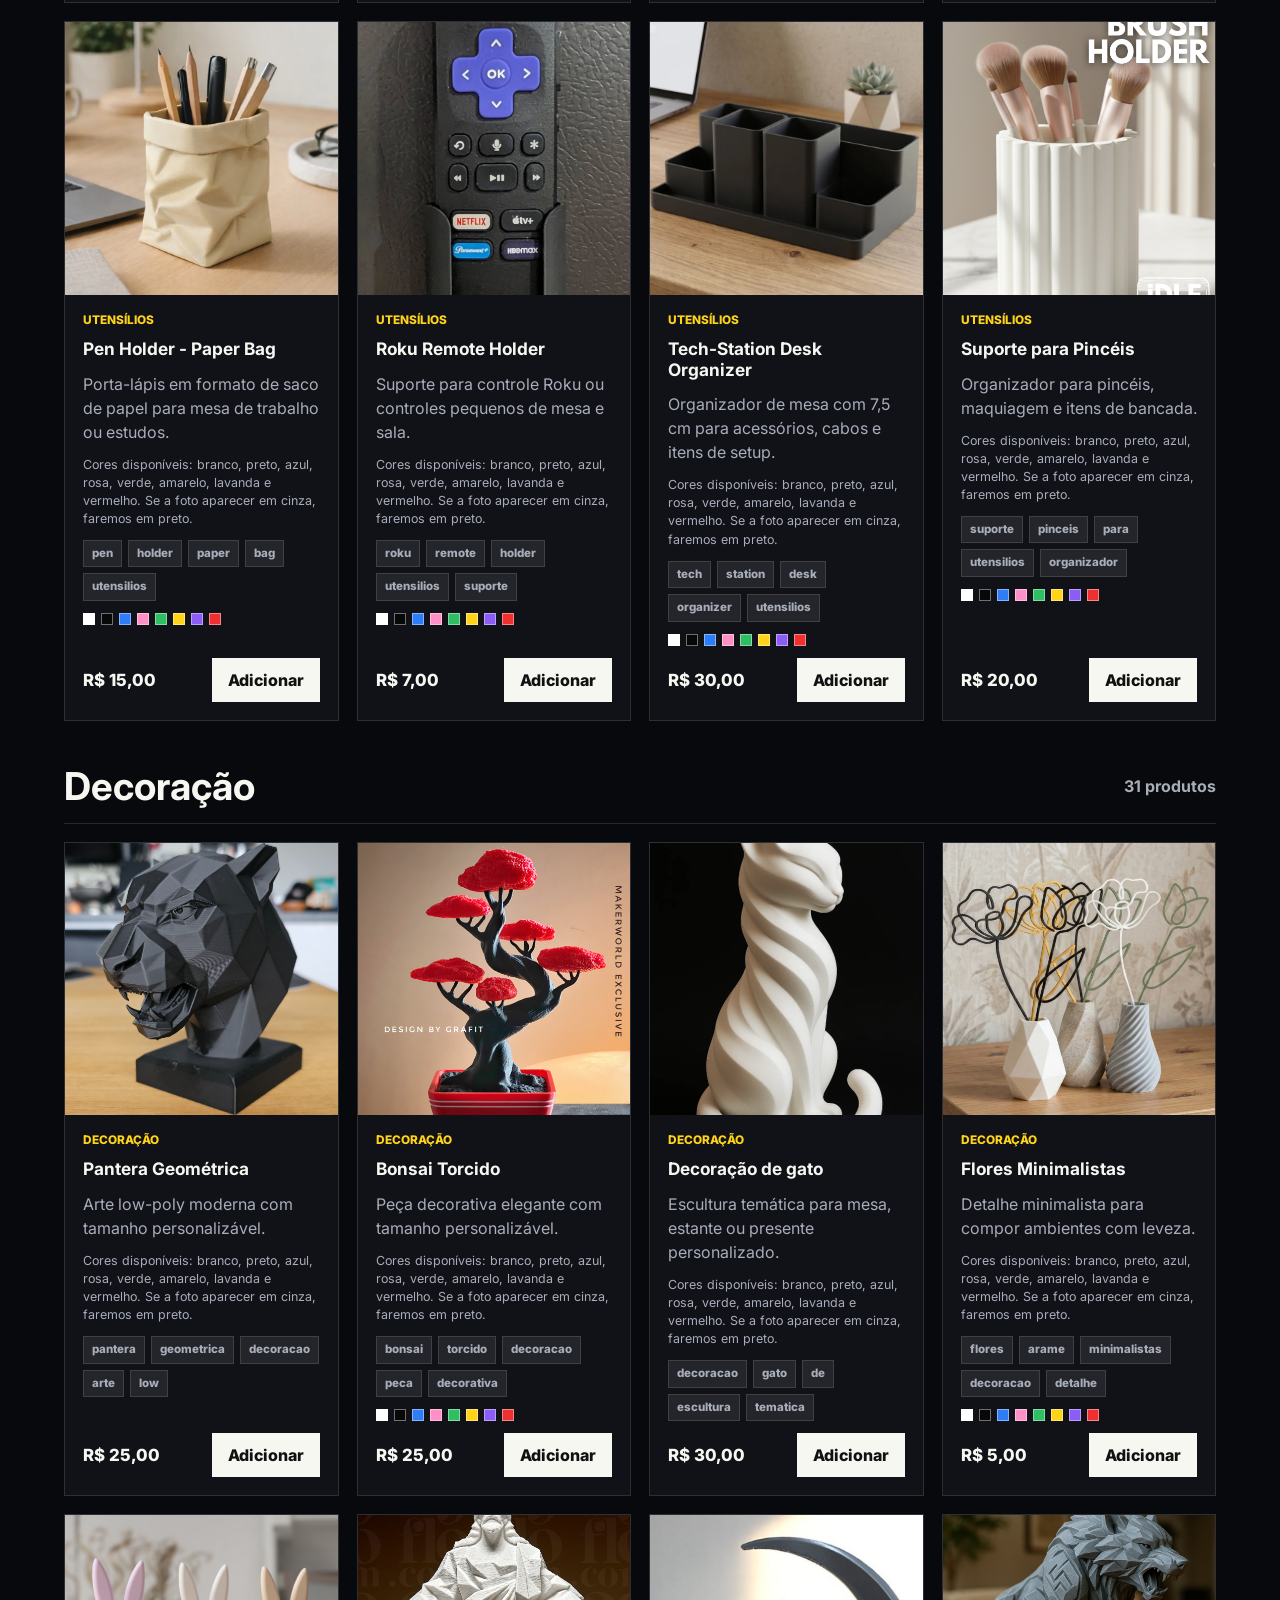
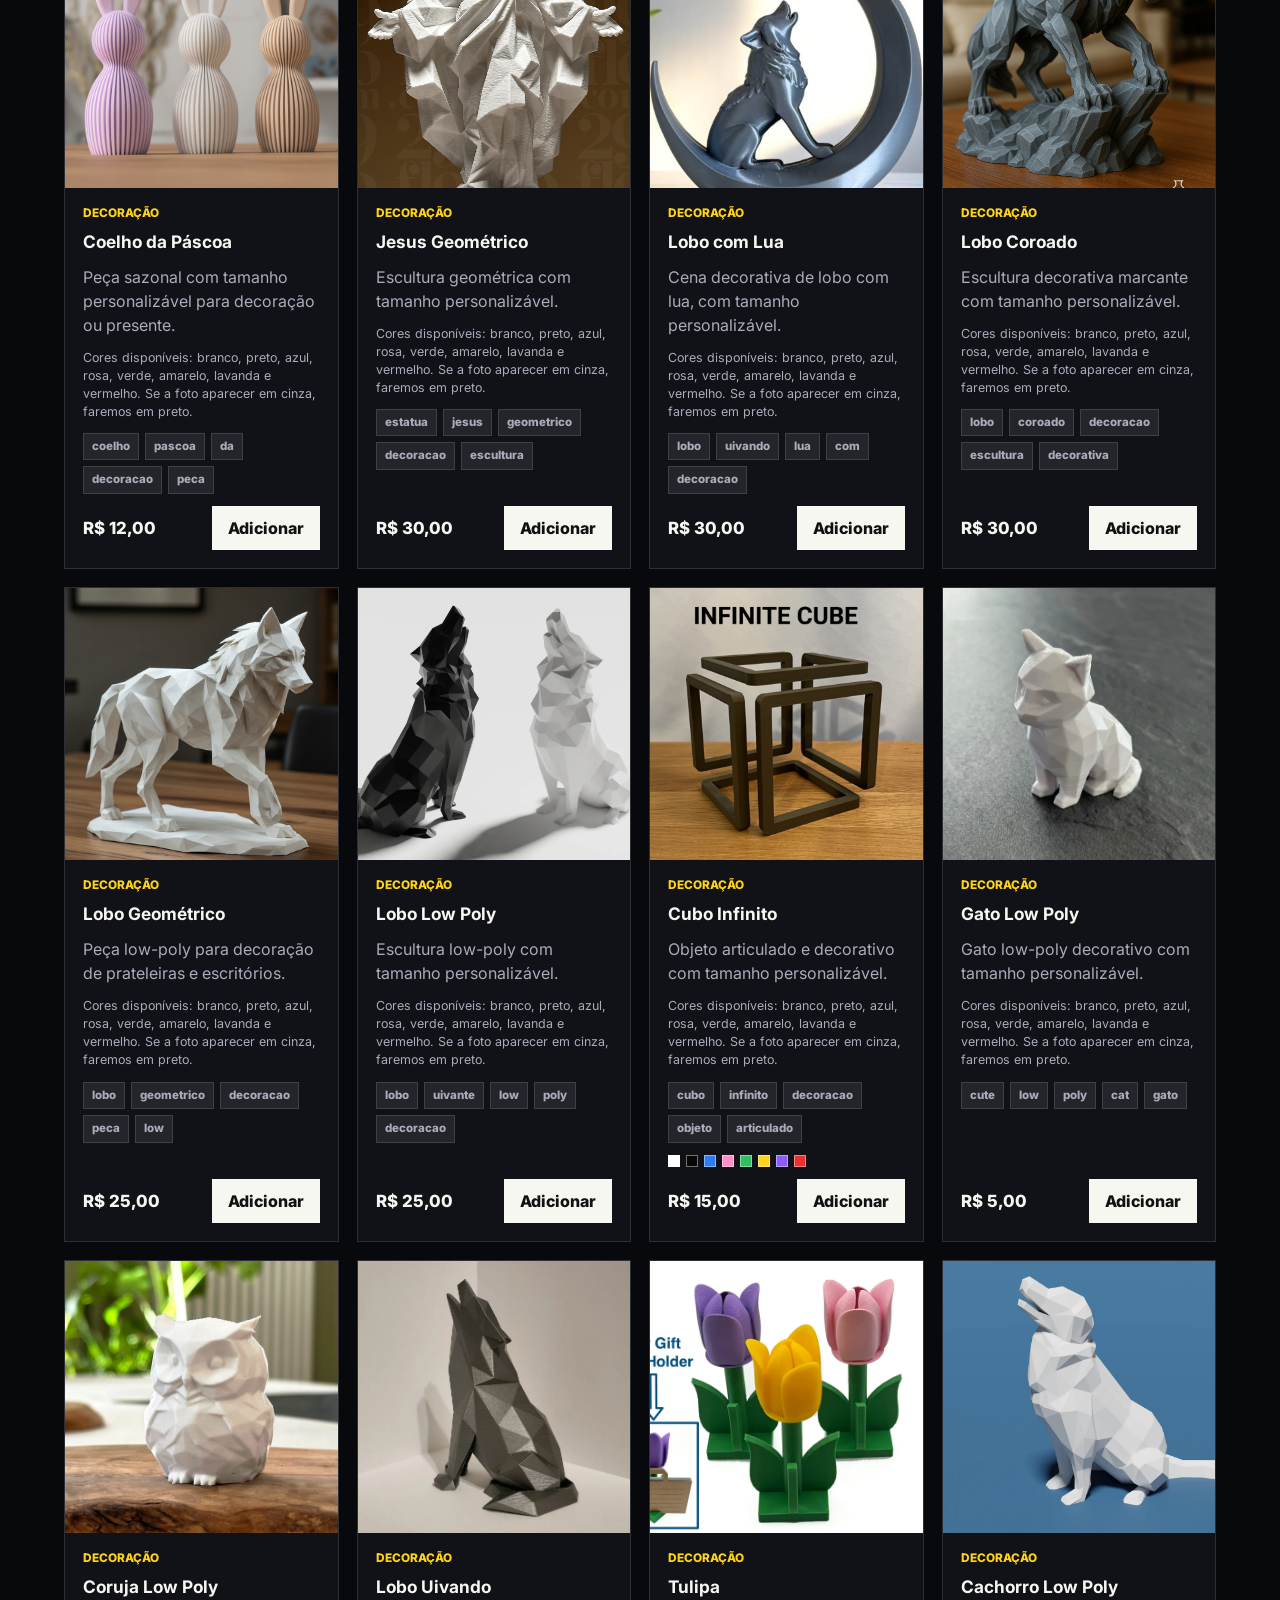
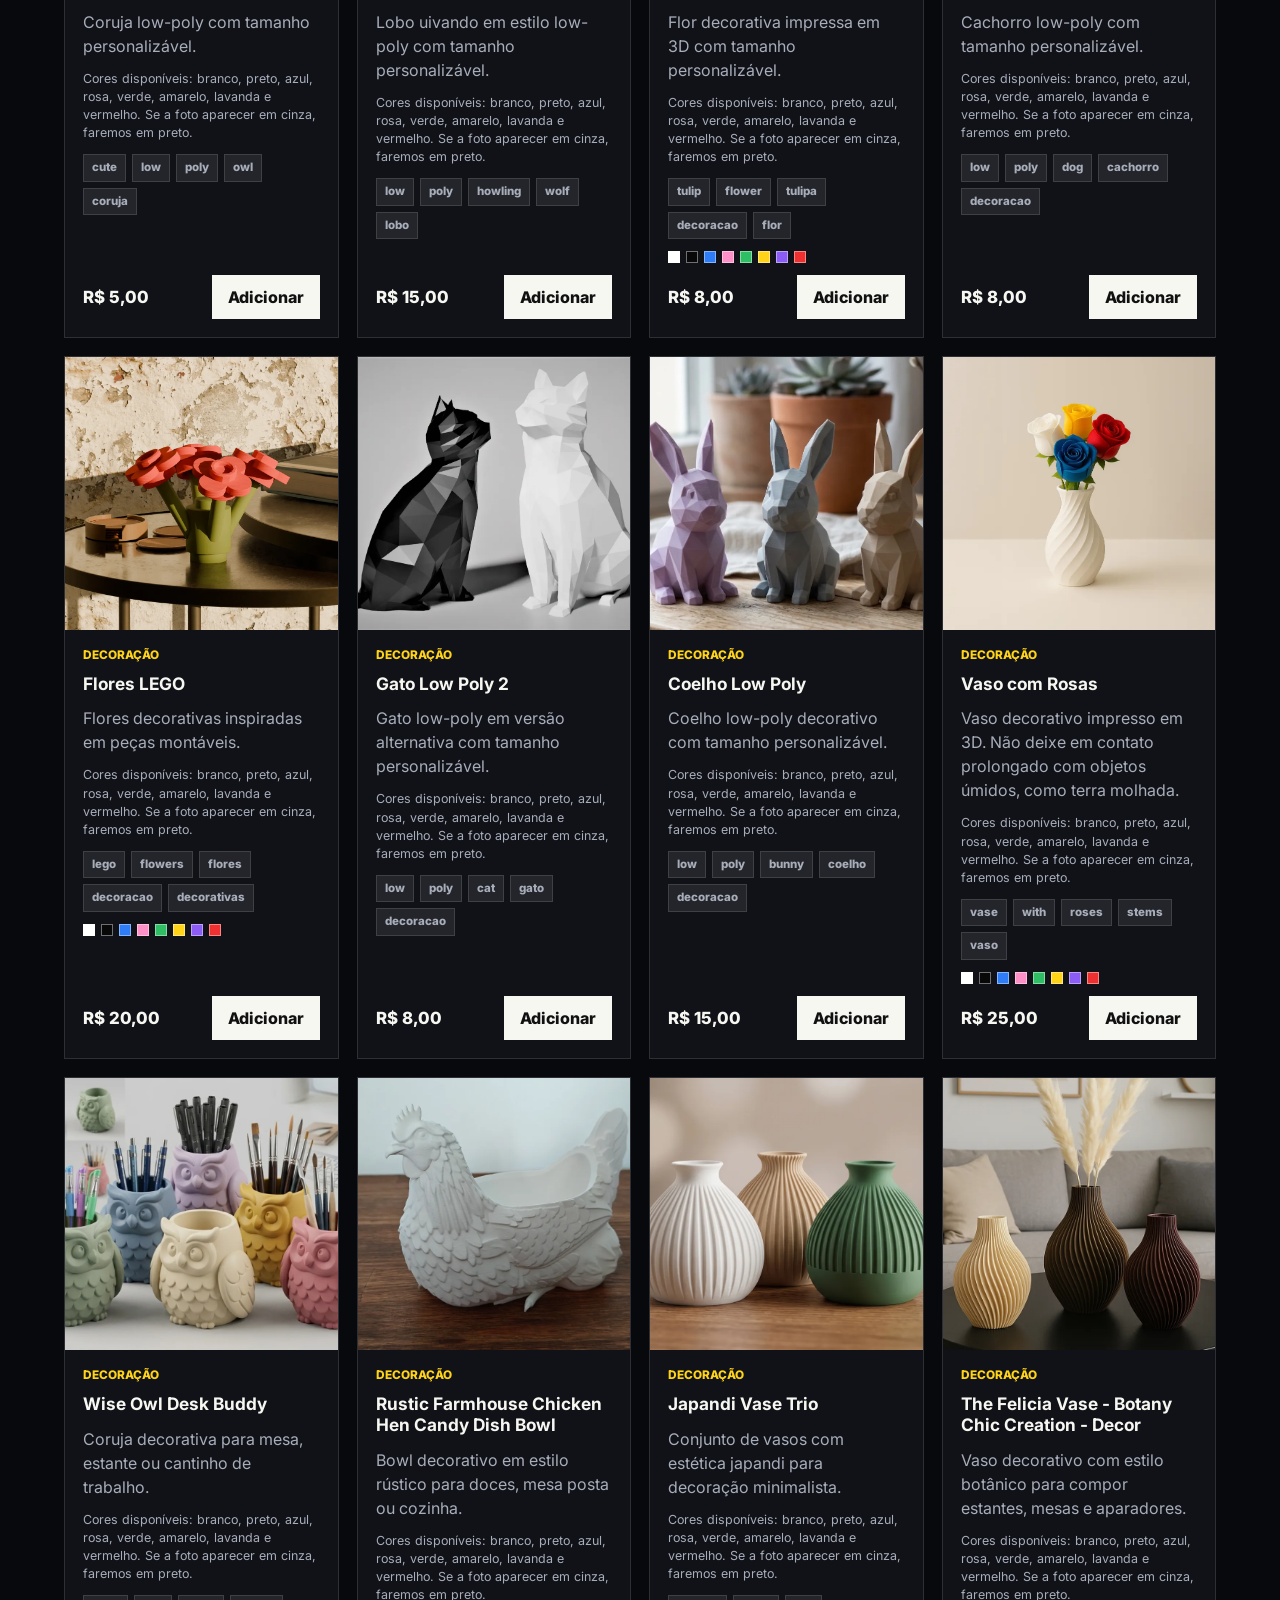
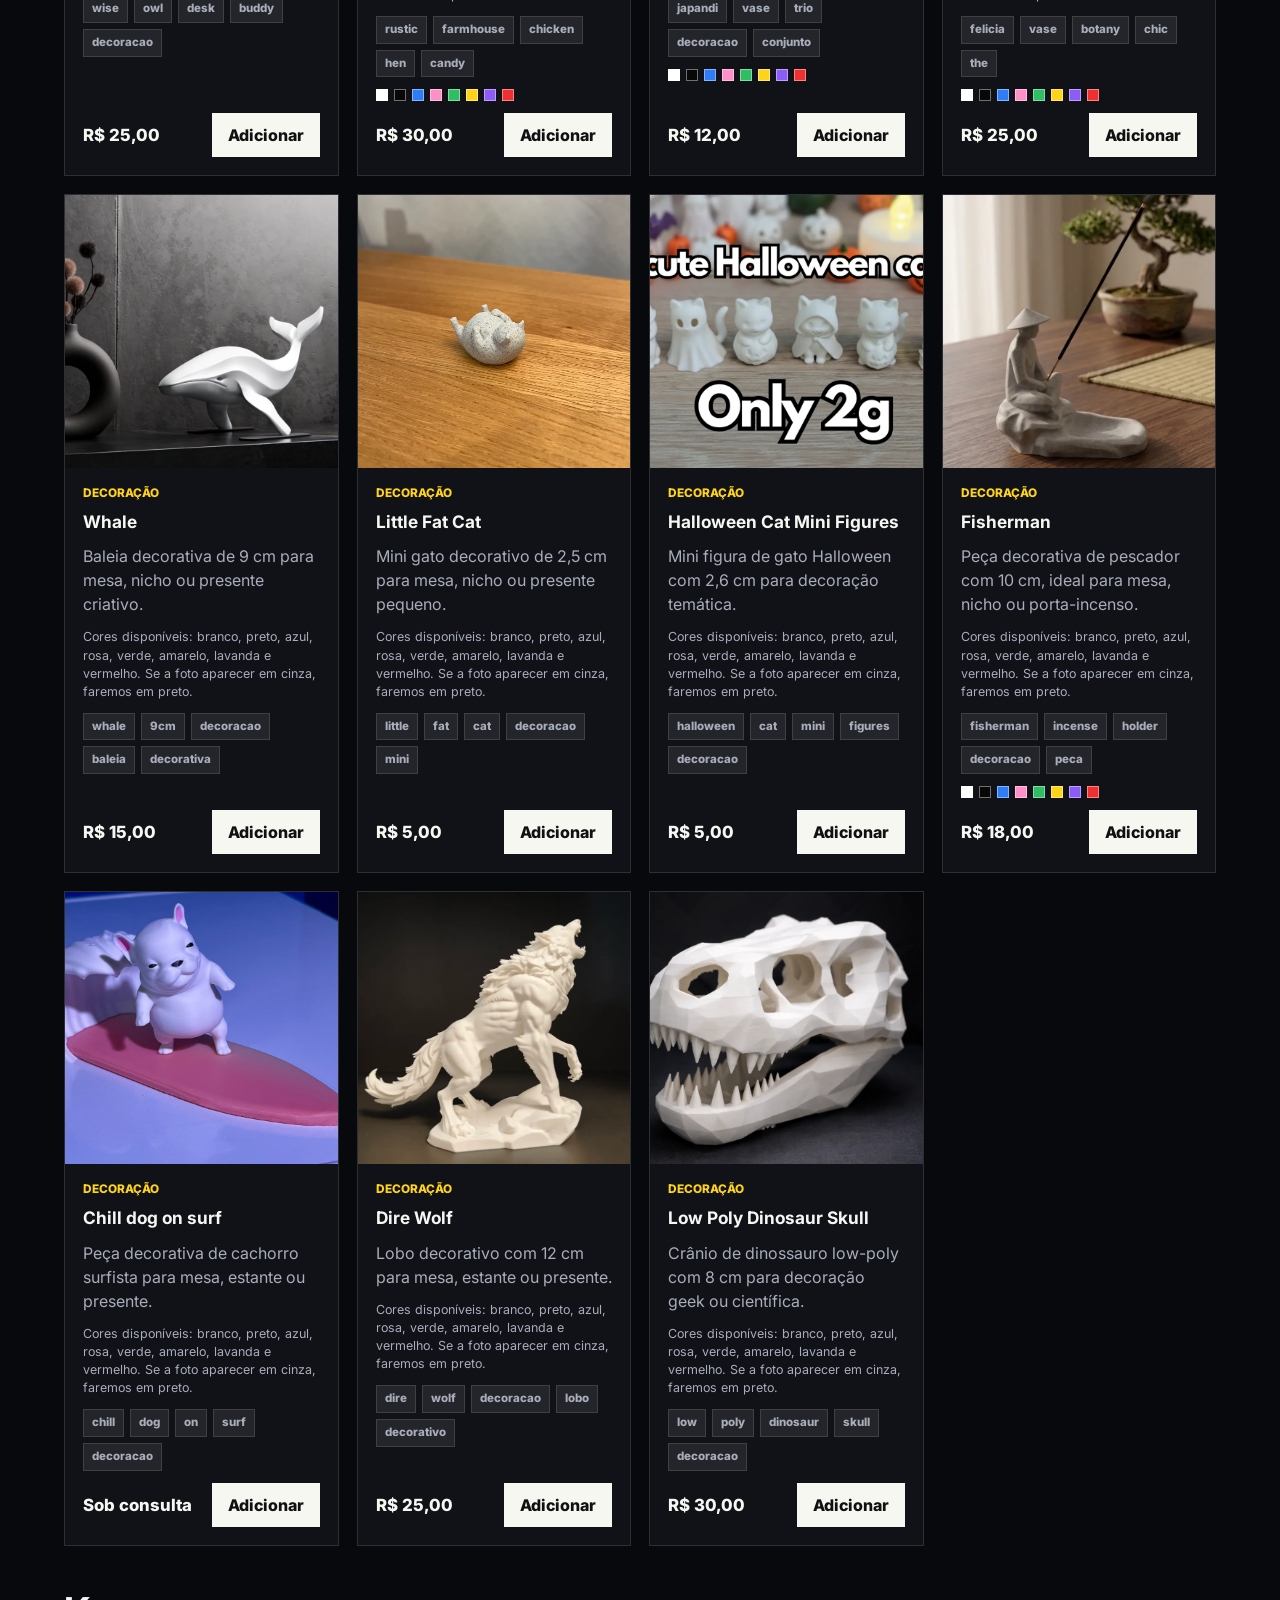
==== commit f63ba95a: "Reativa categorias de dummys" ====
--- a/index.html
+++ b/index.html
@@ -8,7 +8,7 @@
   <link rel="preconnect" href="https://fonts.googleapis.com">
   <link rel="preconnect" href="https://fonts.gstatic.com" crossorigin>
   <link href="https://fonts.googleapis.com/css2?family=Inter:wght@400;500;600;700;800&display=swap" rel="stylesheet">
-  <link rel="stylesheet" href="style.css?v=20260620a">
+  <link rel="stylesheet" href="style.css?v=20260620b">
 </head>
 <body>
   <header class="site-header">
@@ -105,7 +105,9 @@
           <button class="filter-btn" type="button" data-filter="Utensílios">Utensílios</button>
           <button class="filter-btn" type="button" data-filter="Decoração">Decoração</button>
           <button class="filter-btn" type="button" data-filter="Kpop">Kpop</button>
-          <button class="filter-btn" type="button" data-filter="Dummys">Dummys</button>
+          <button class="filter-btn" type="button" data-filter="Dummys">Dummys</button>
+          <button class="filter-btn" type="button" data-filter="Acessórios">Acessórios</button>
+          <button class="filter-btn" type="button" data-filter="Kit Dummy Soldado">Kit Dummy Soldado</button>
         </div>
         </div>
       </div>
@@ -224,7 +226,7 @@
     <span>WhatsApp</span>
   </a>
 
-  <script src="script.js?v=20260620a"></script>
+  <script src="script.js?v=20260620b"></script>
 </body>
 </html>
 
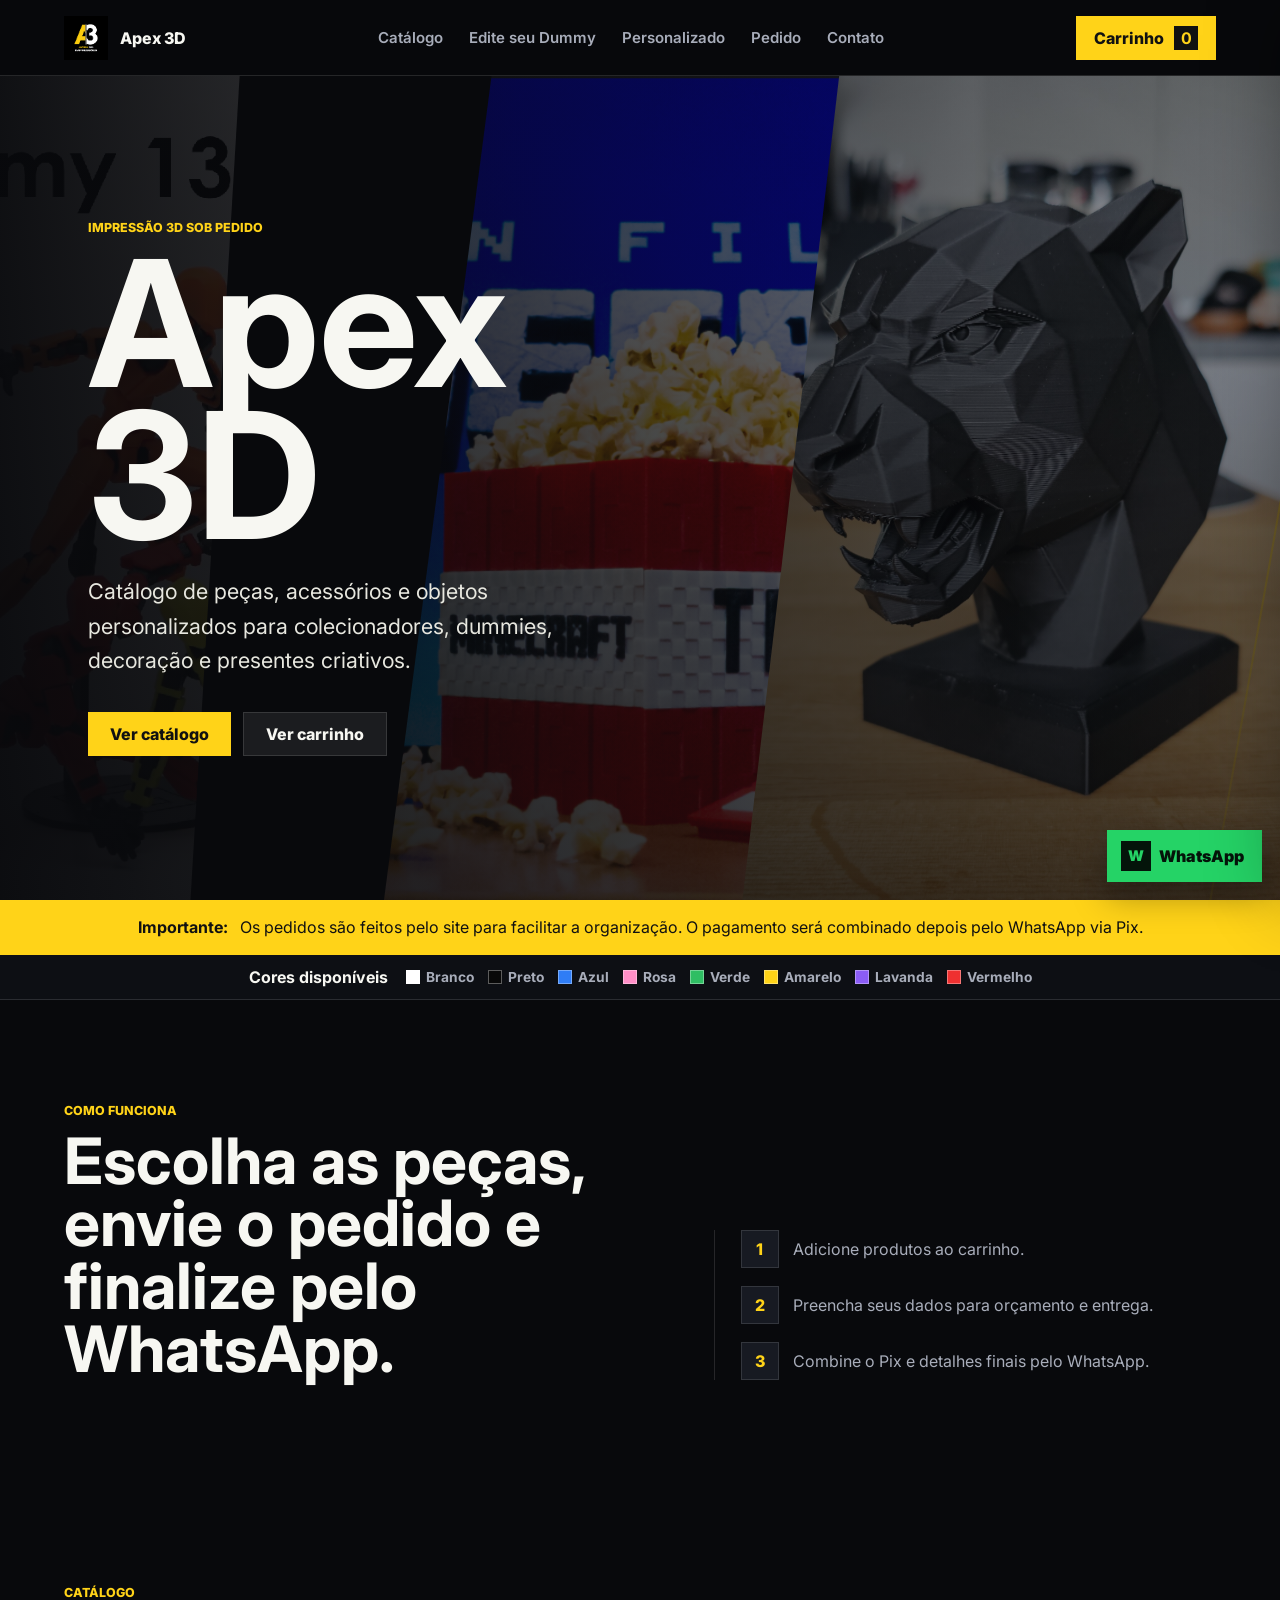
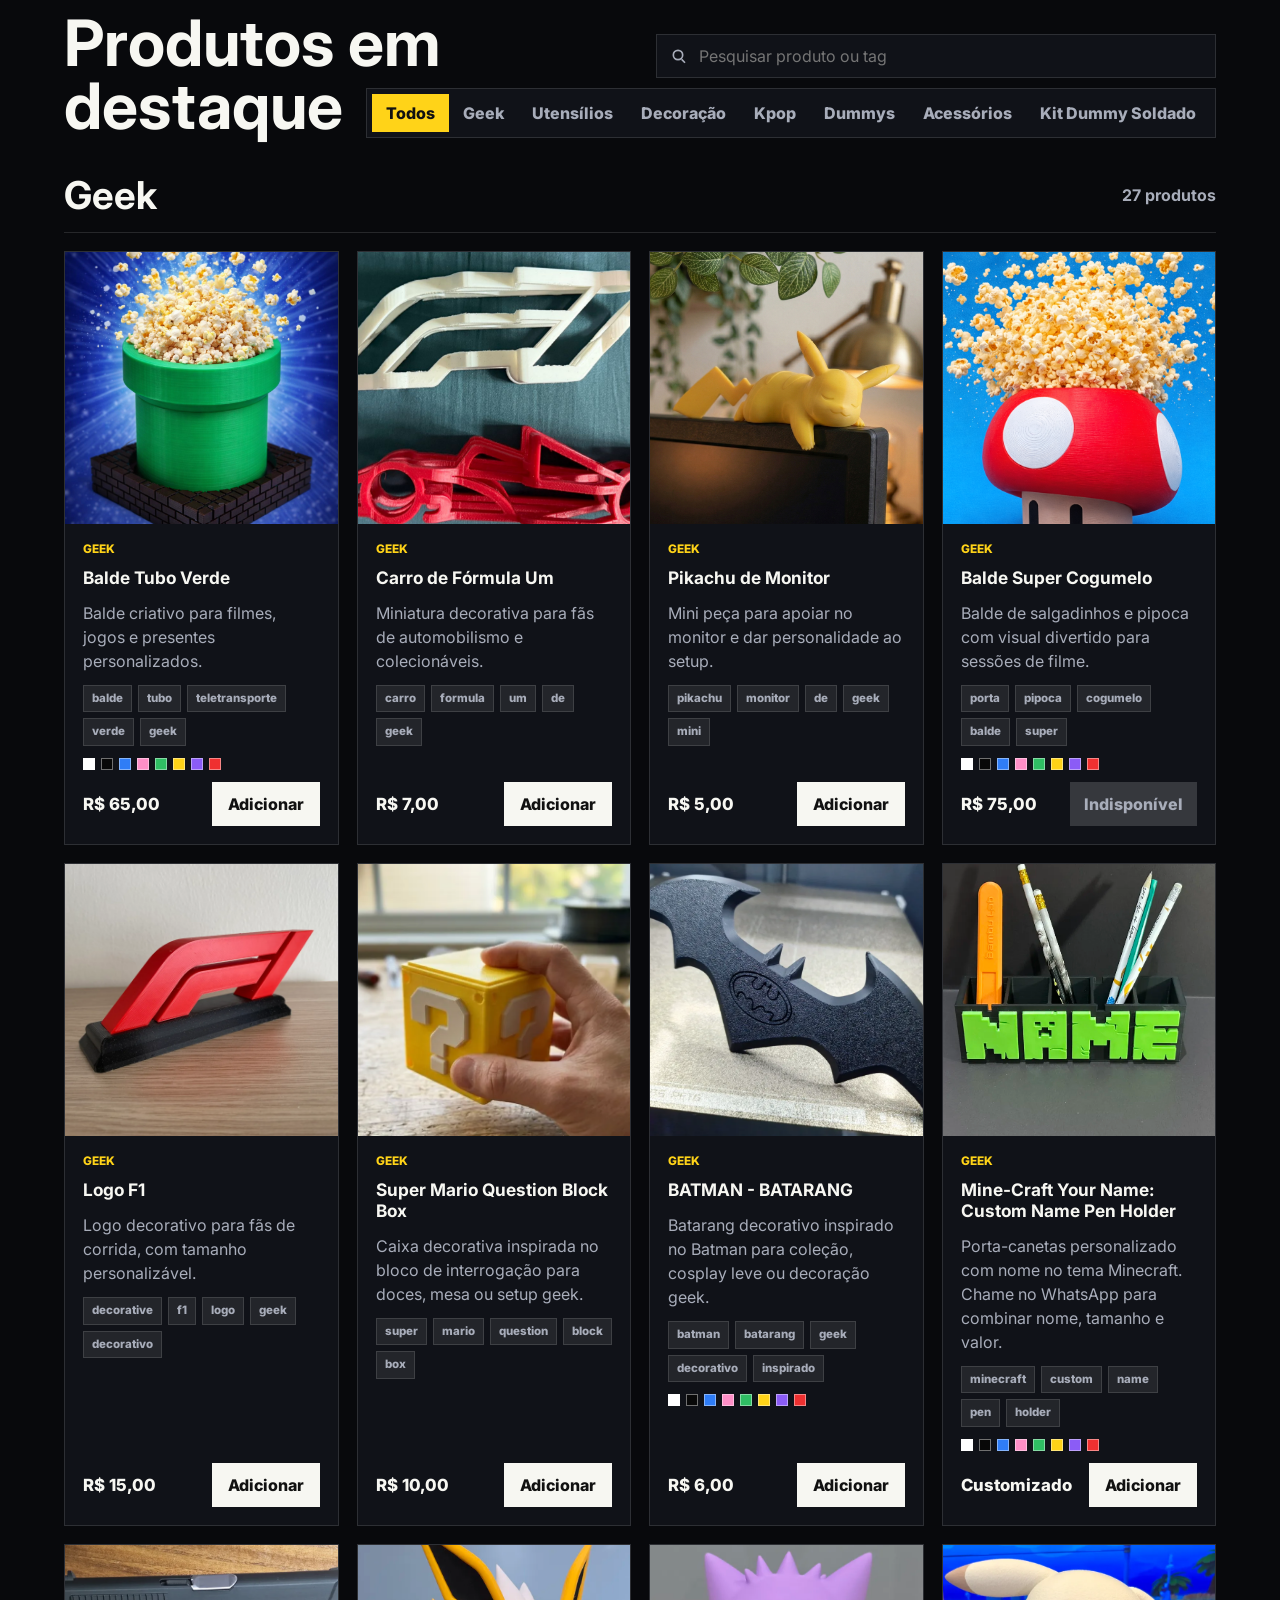
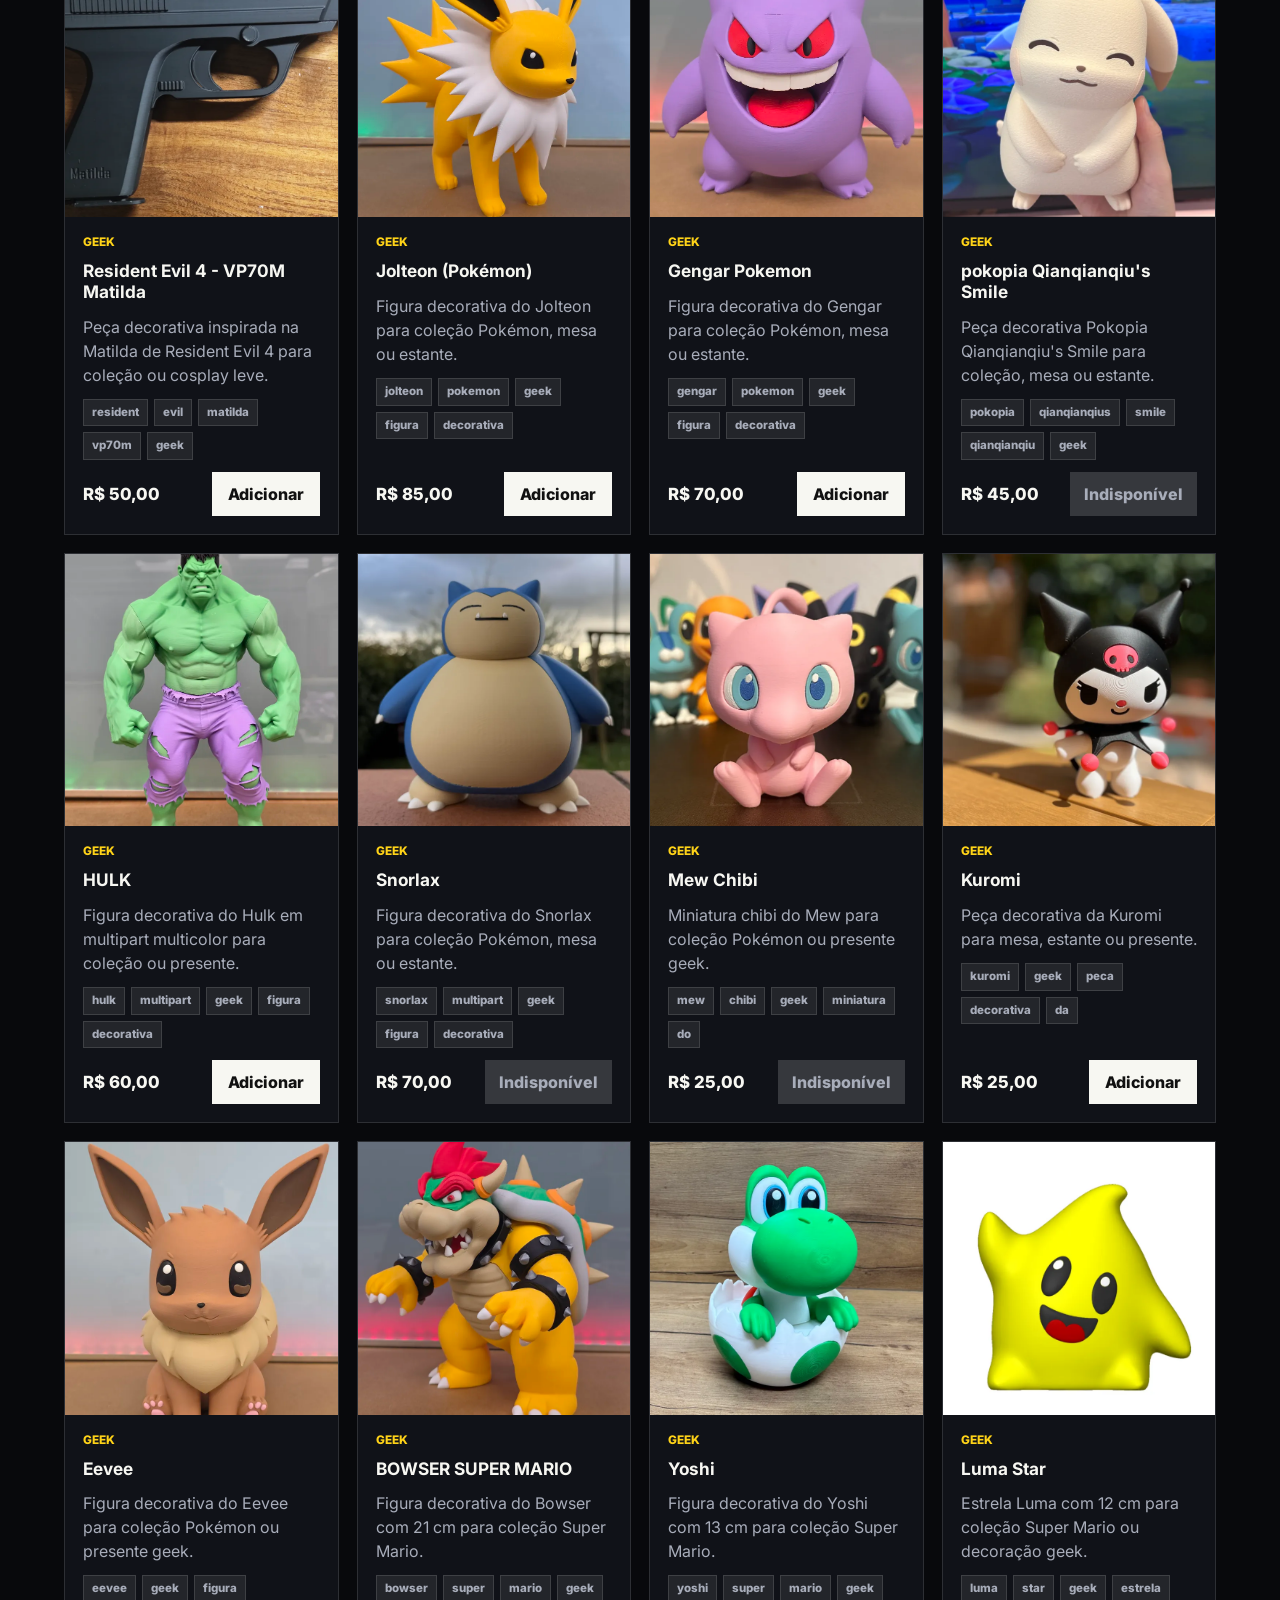
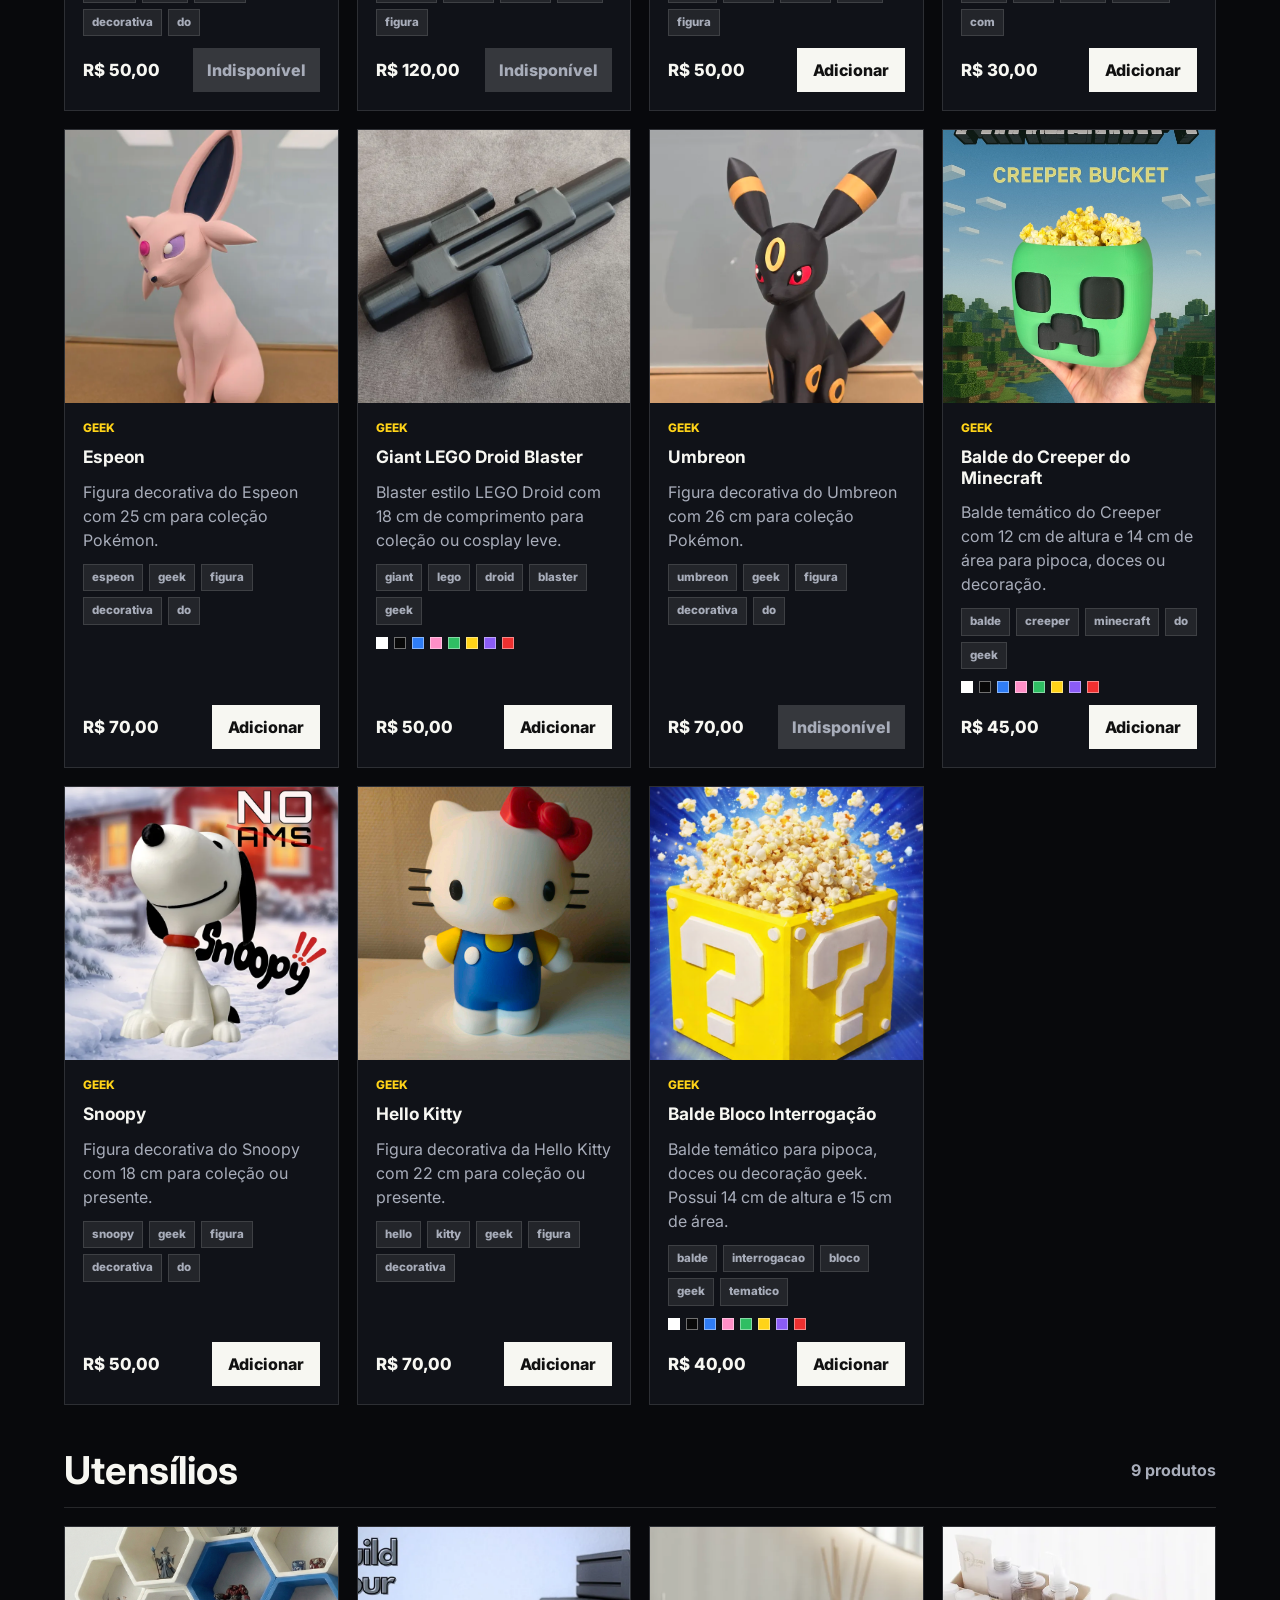
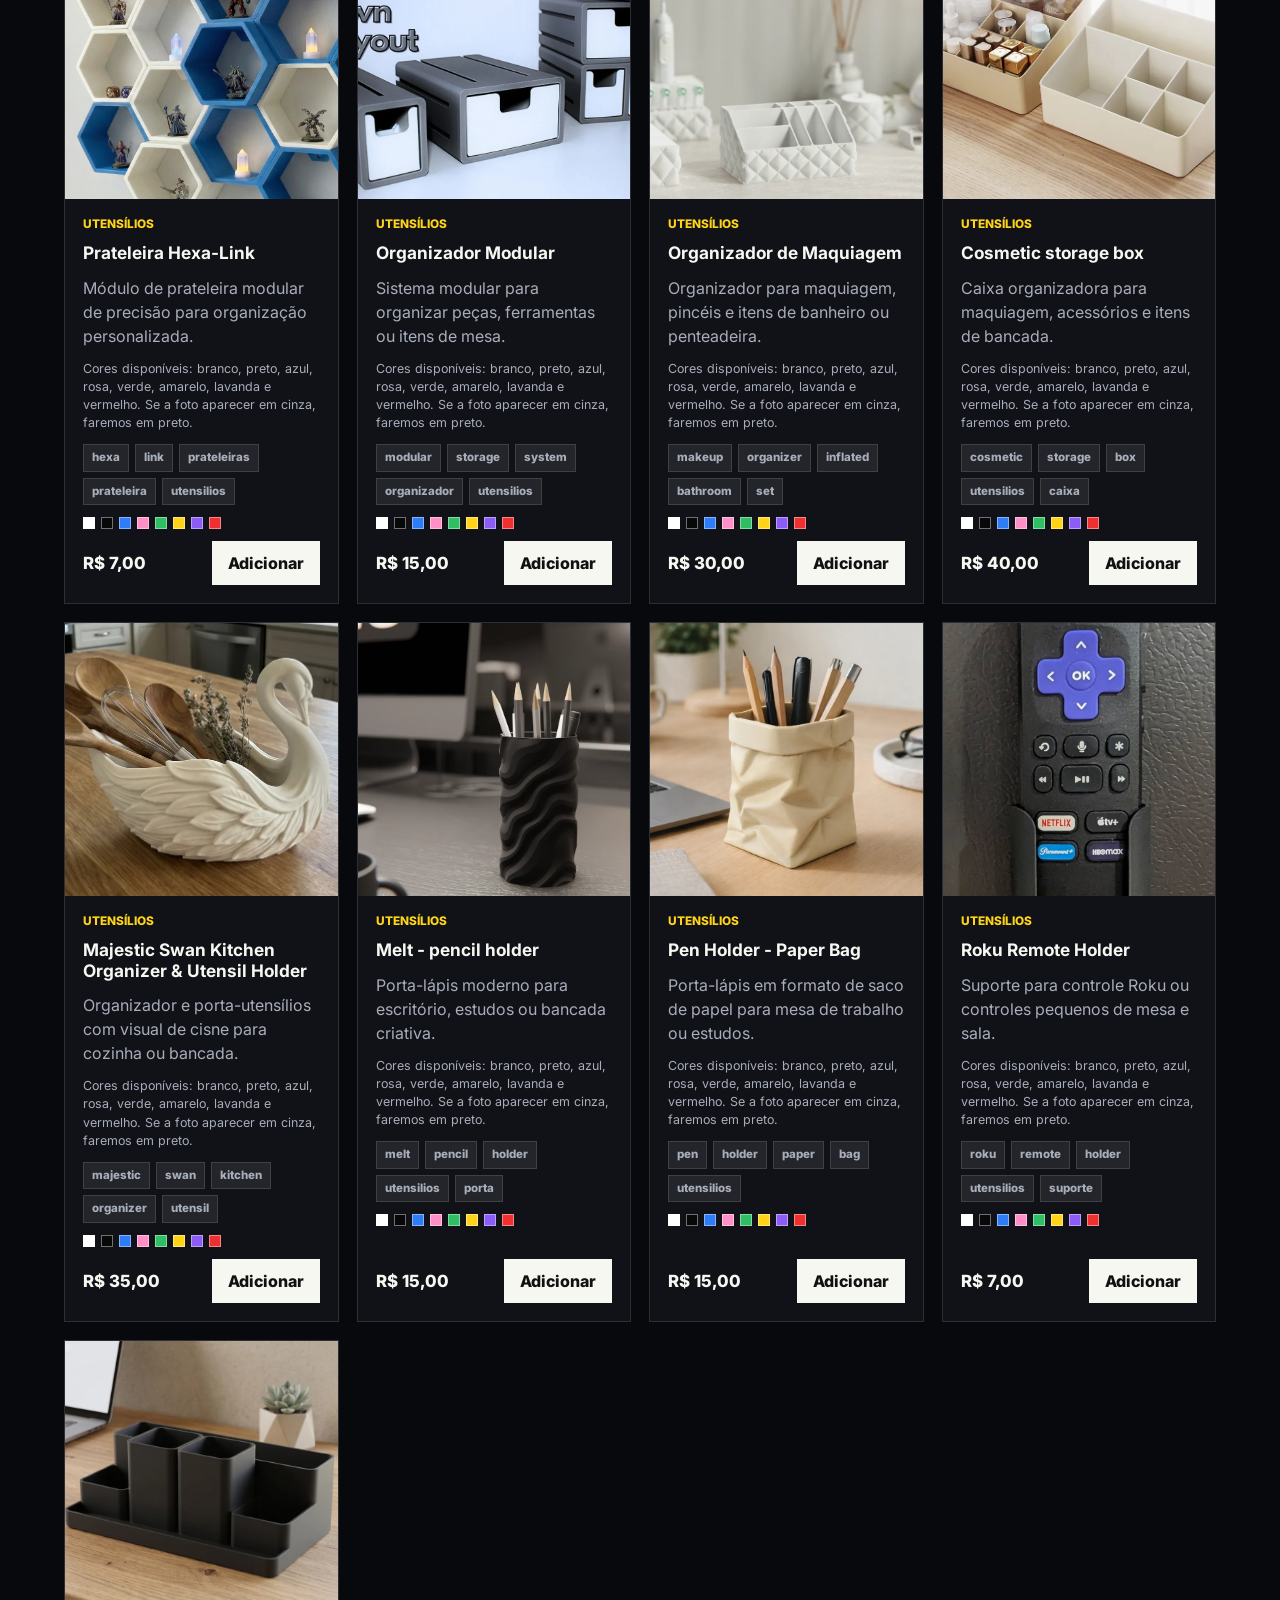
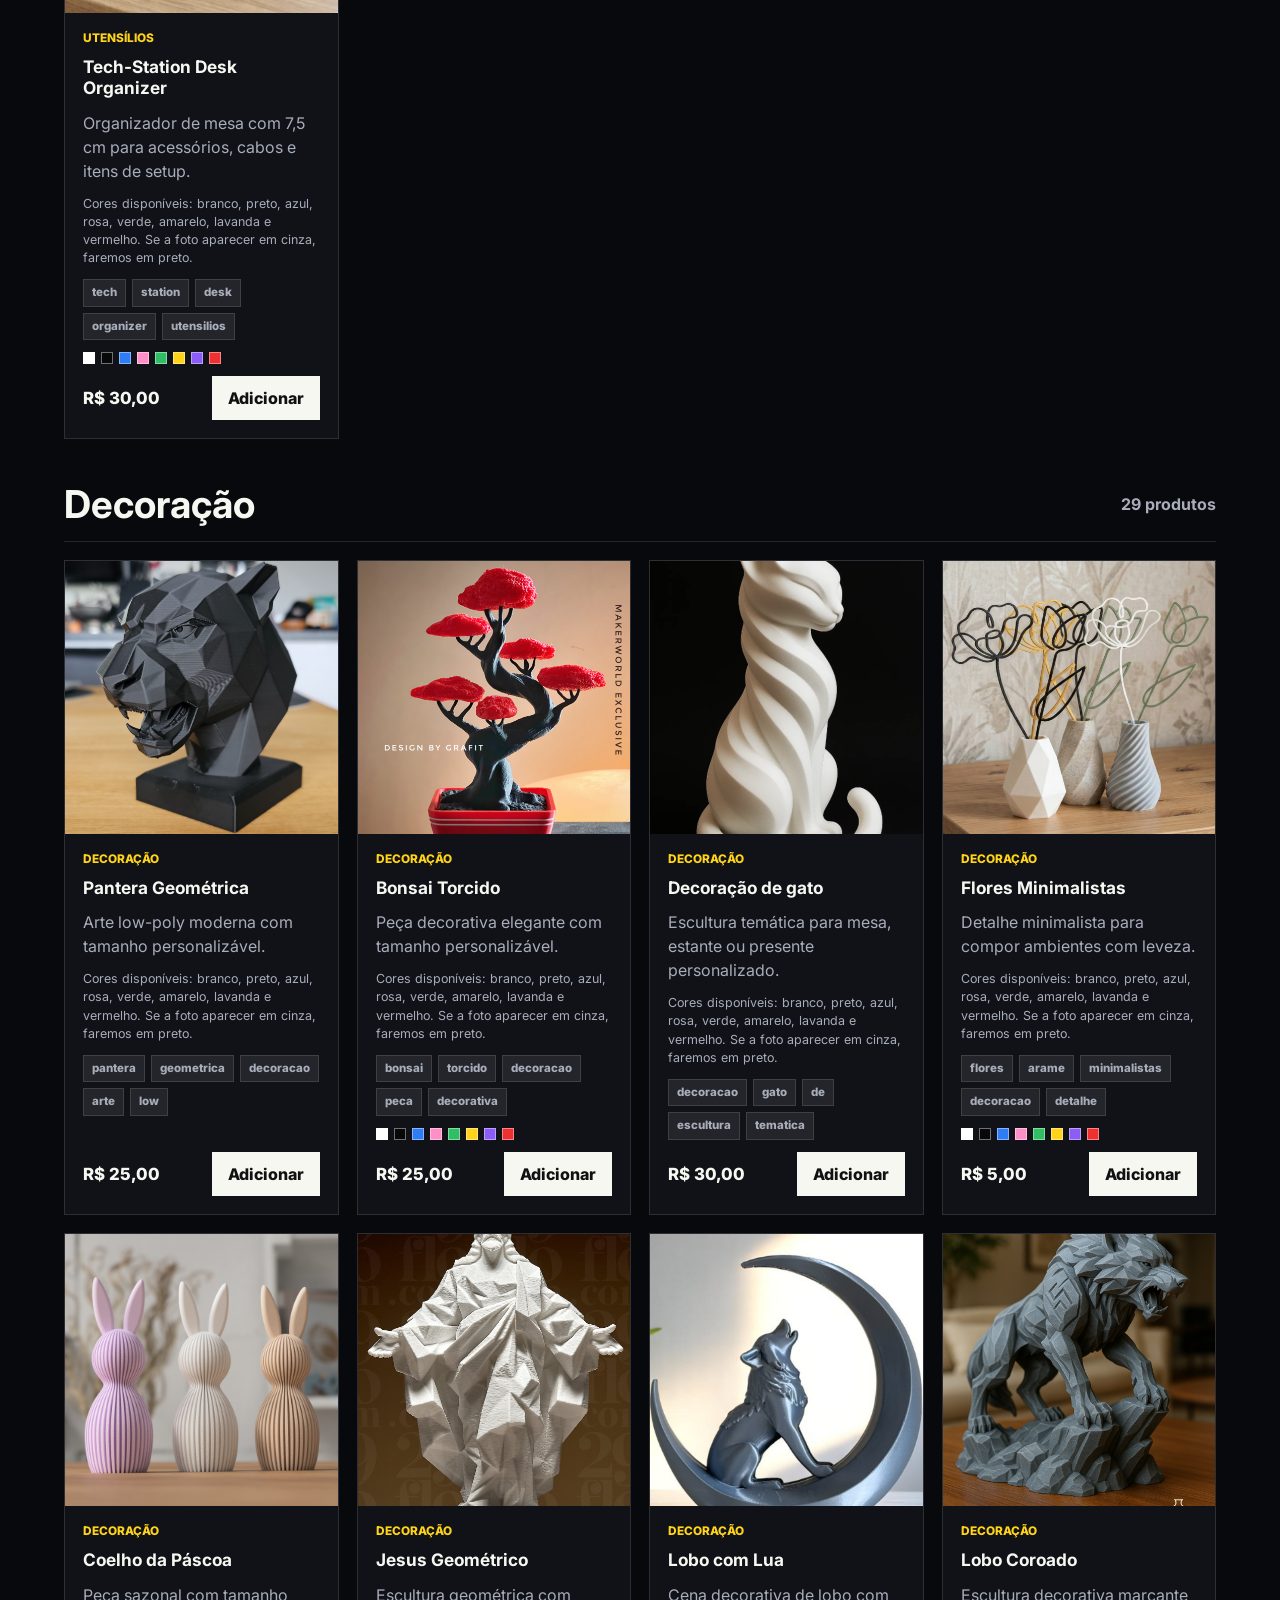
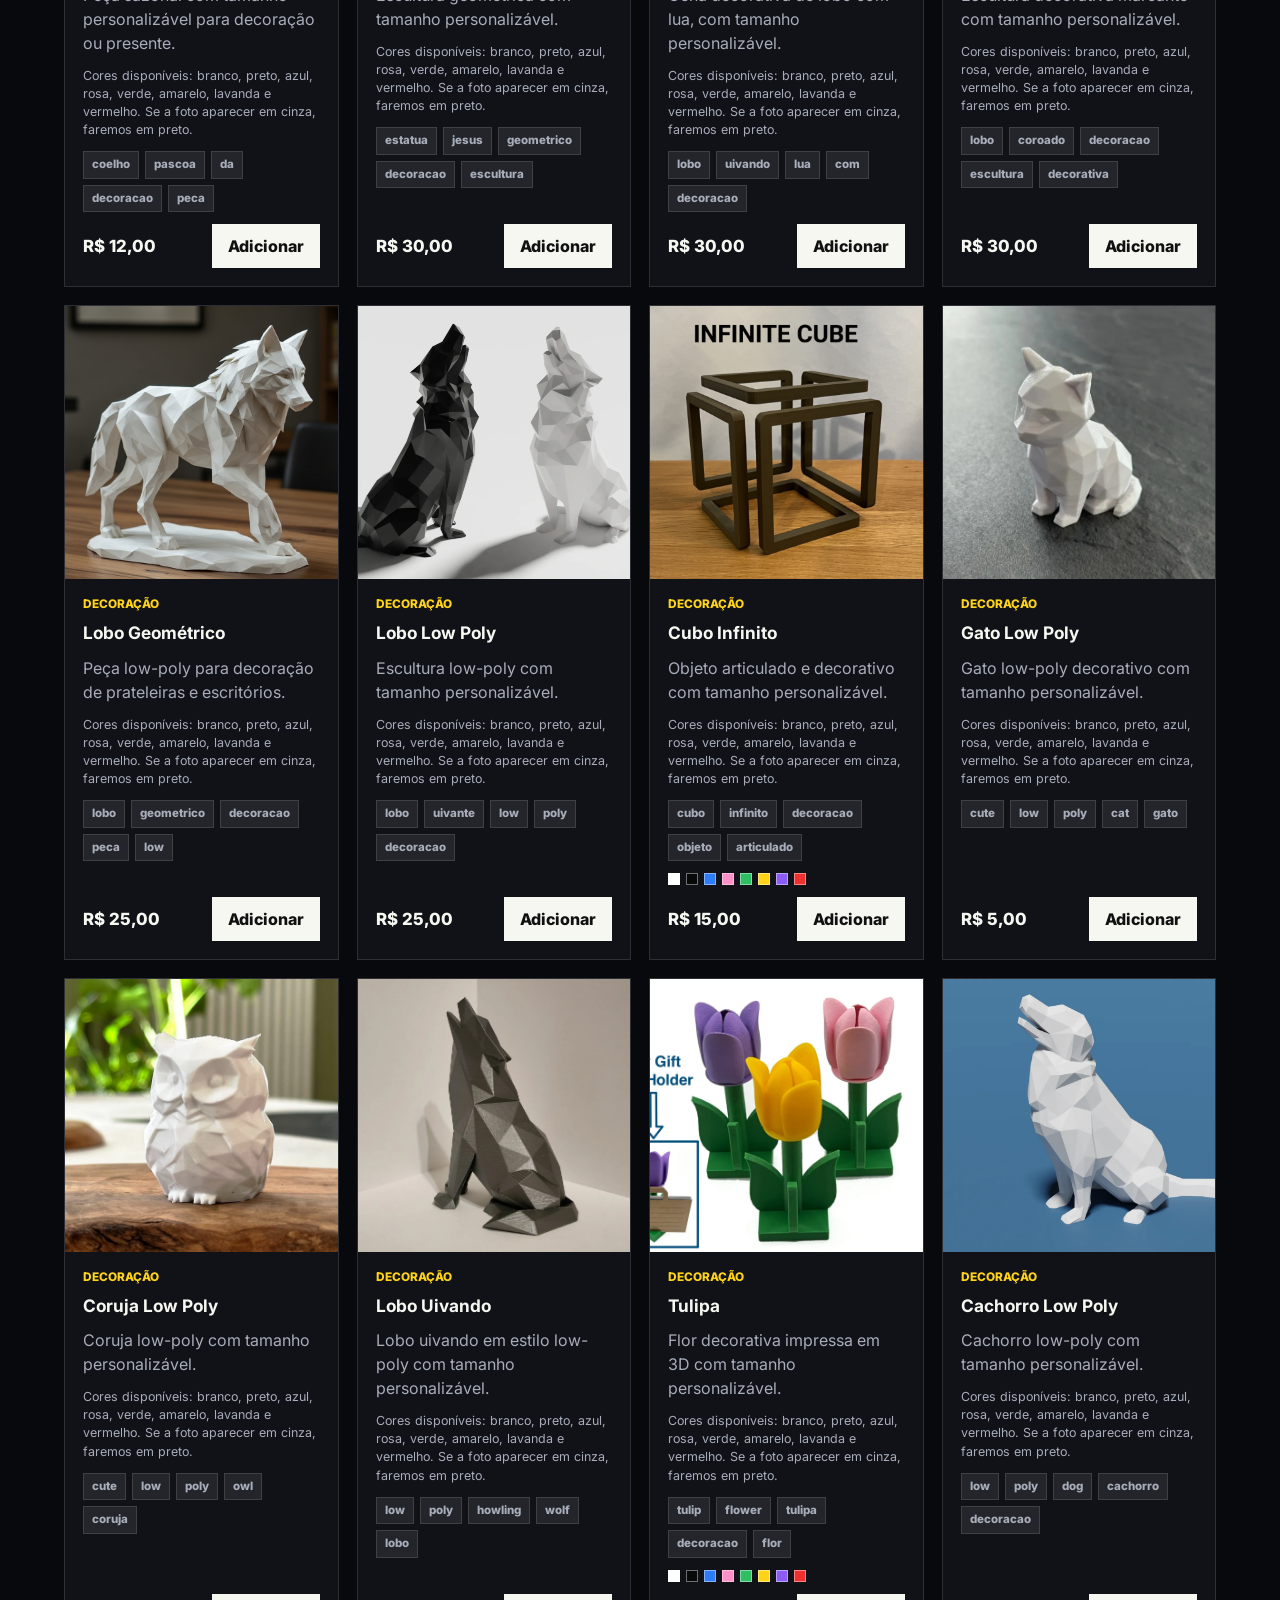
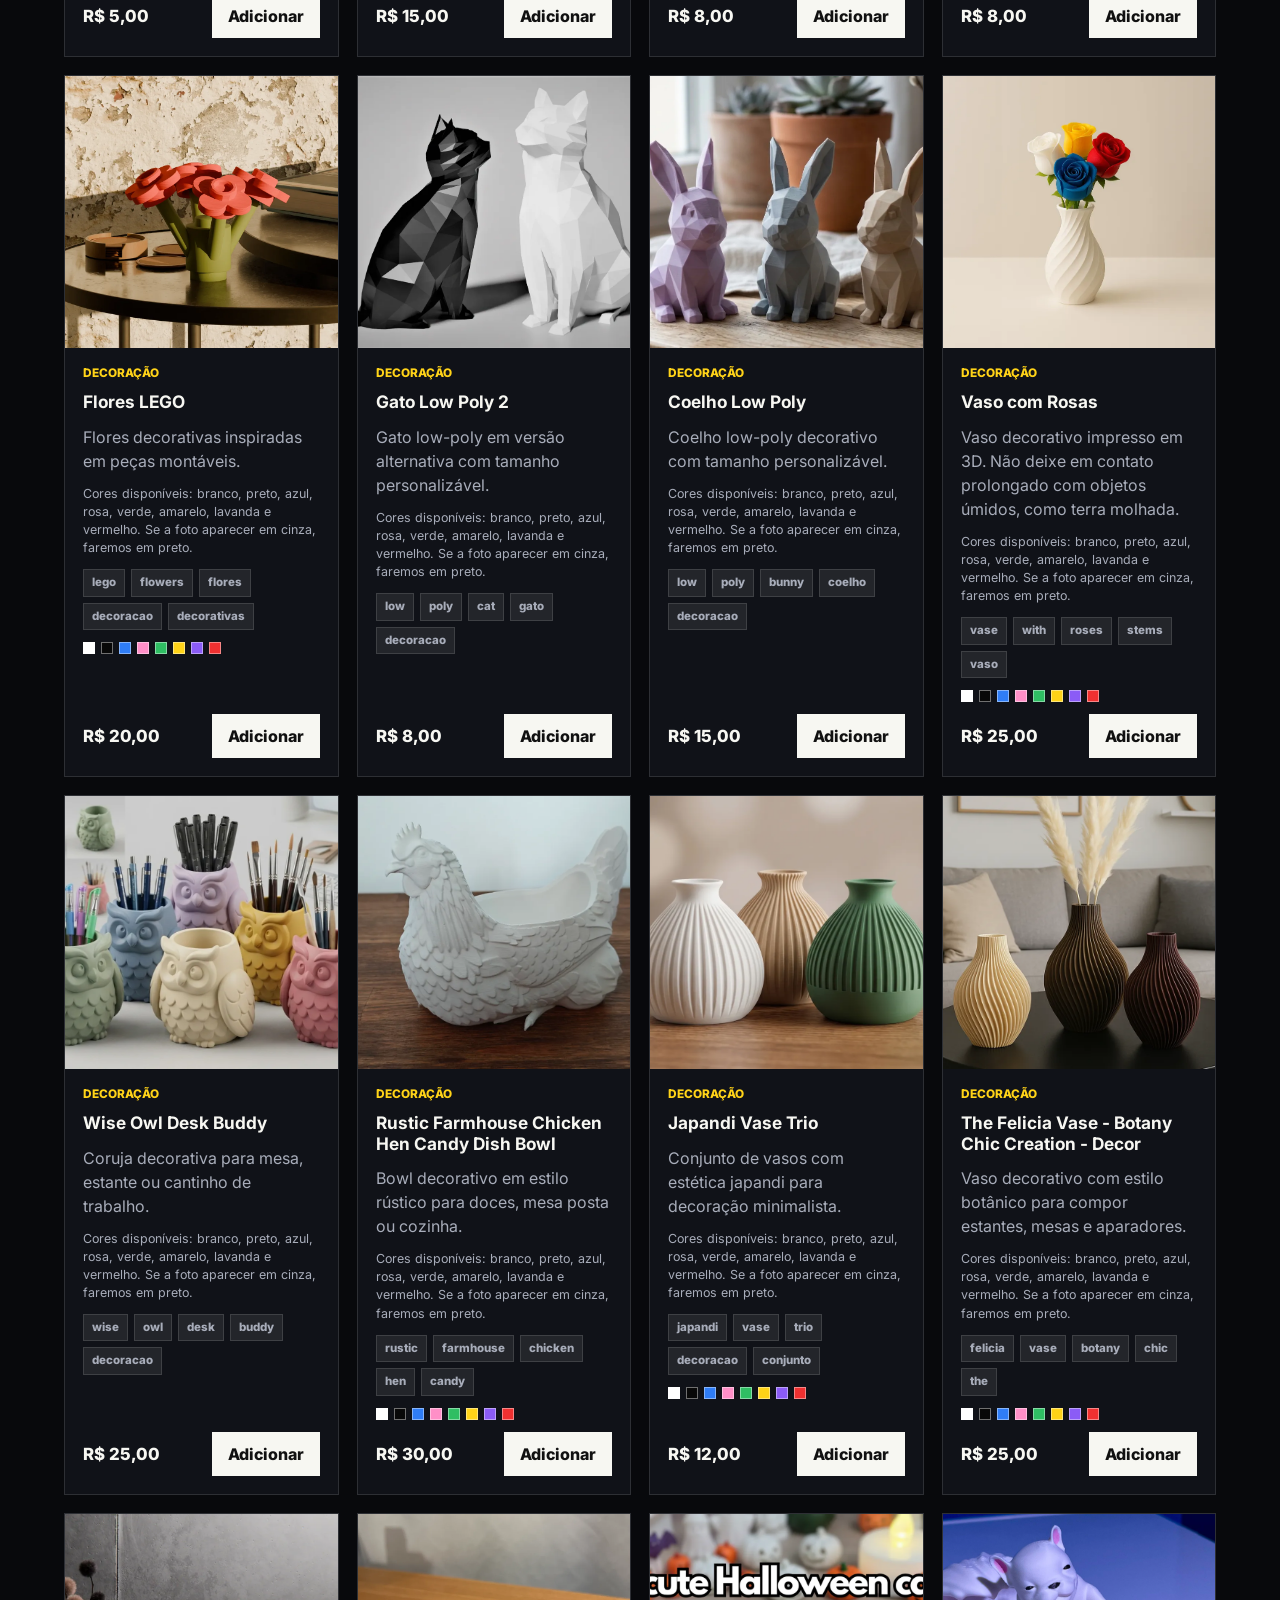
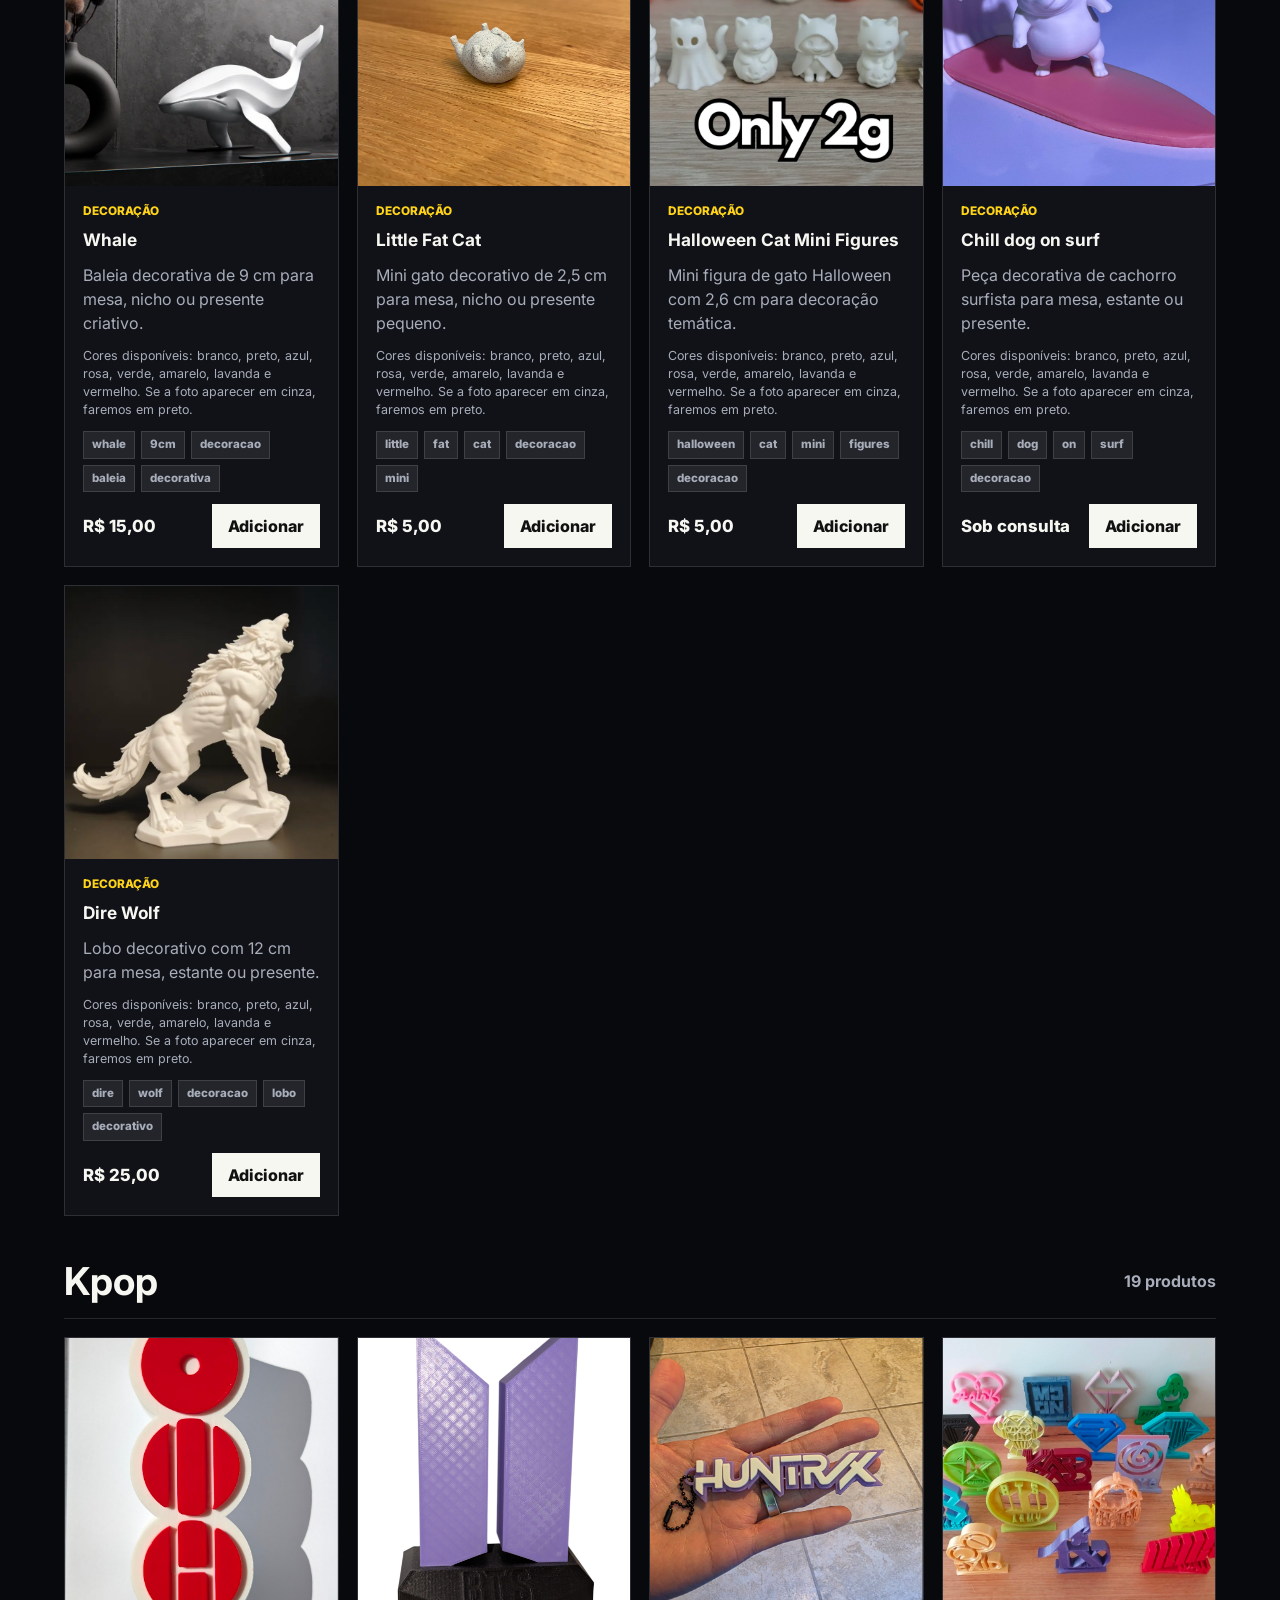
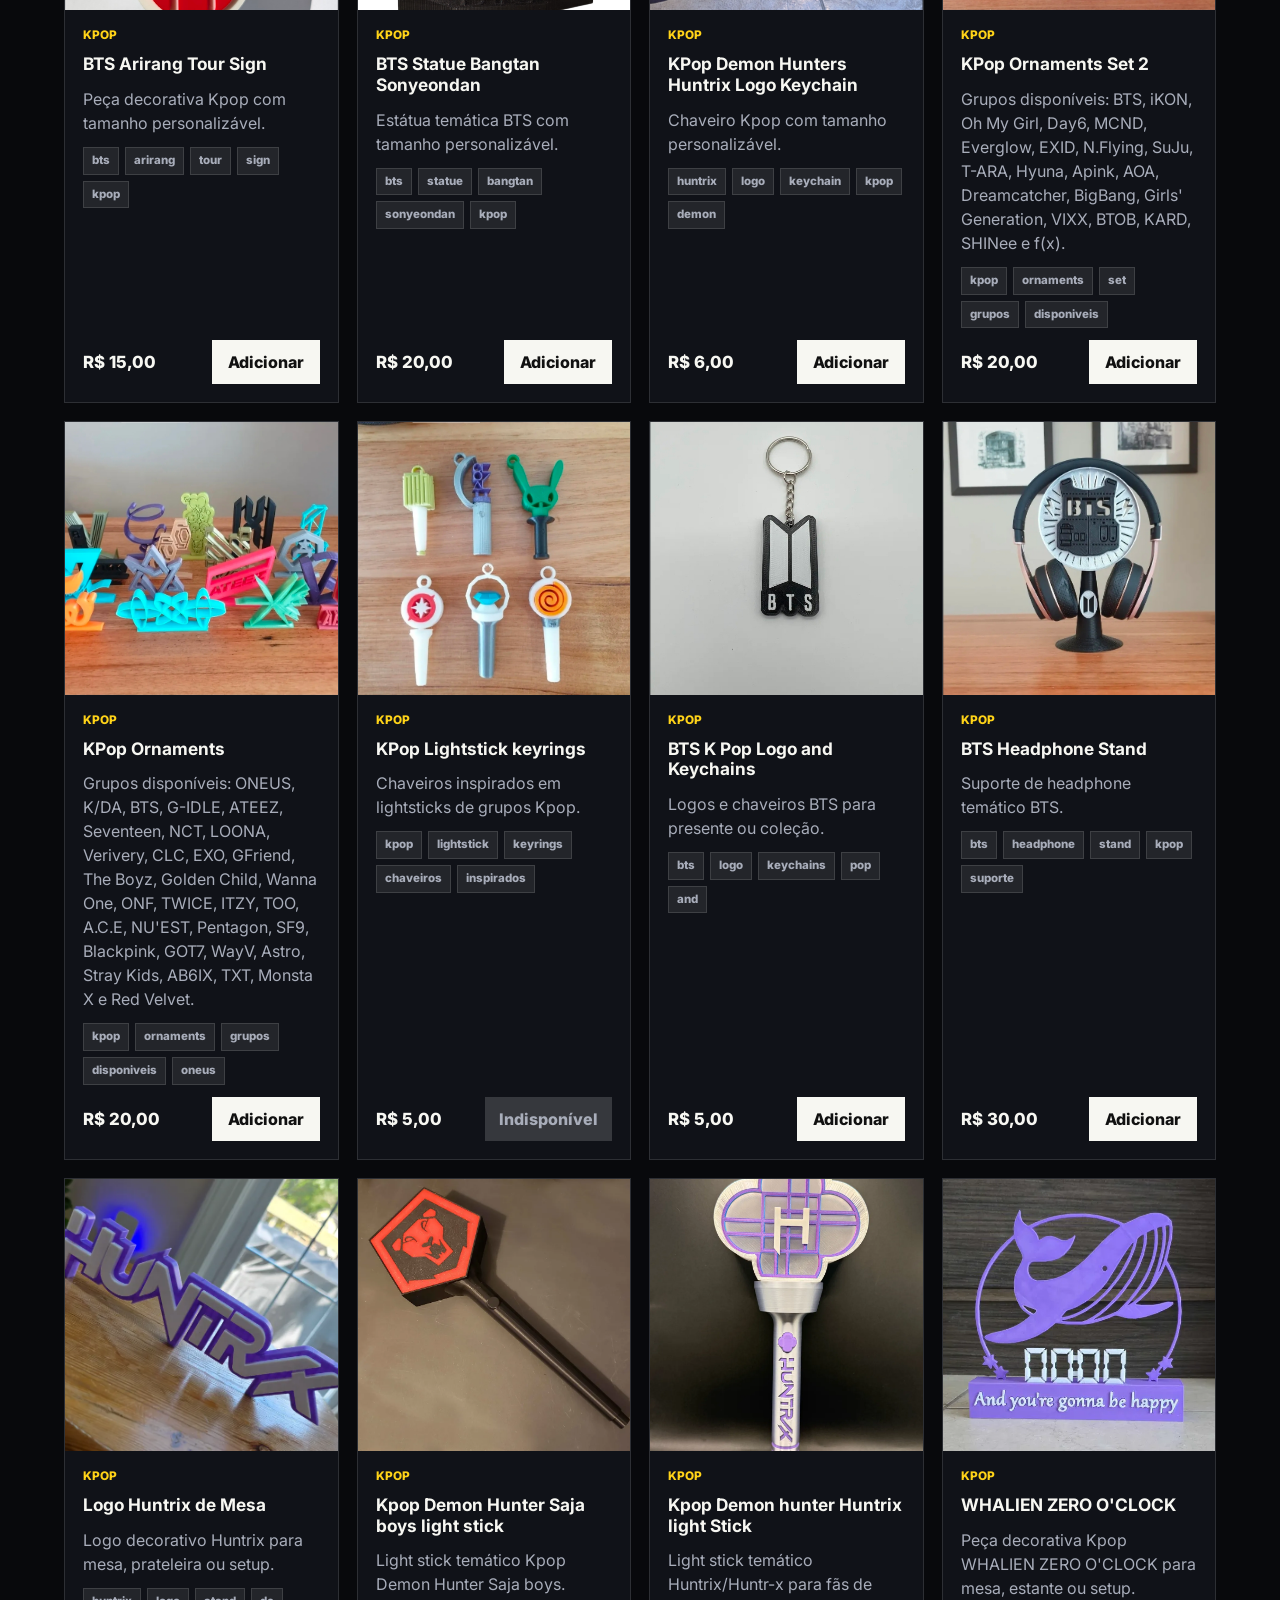
==== commit d9691395: "teste faca sue dummy" ====
--- a/index.html
+++ b/index.html
@@ -19,6 +19,7 @@
 
     <nav class="nav-links" aria-label="Navegação principal">
       <a href="#catalogo">Catálogo</a>
+      <a href="edite-seu-dummy.html">Edite seu Dummy</a>
       <a href="#personalizado">Personalizado</a>
       <a href="#pedido">Pedido</a>
       <a href="#contato">Contato</a>
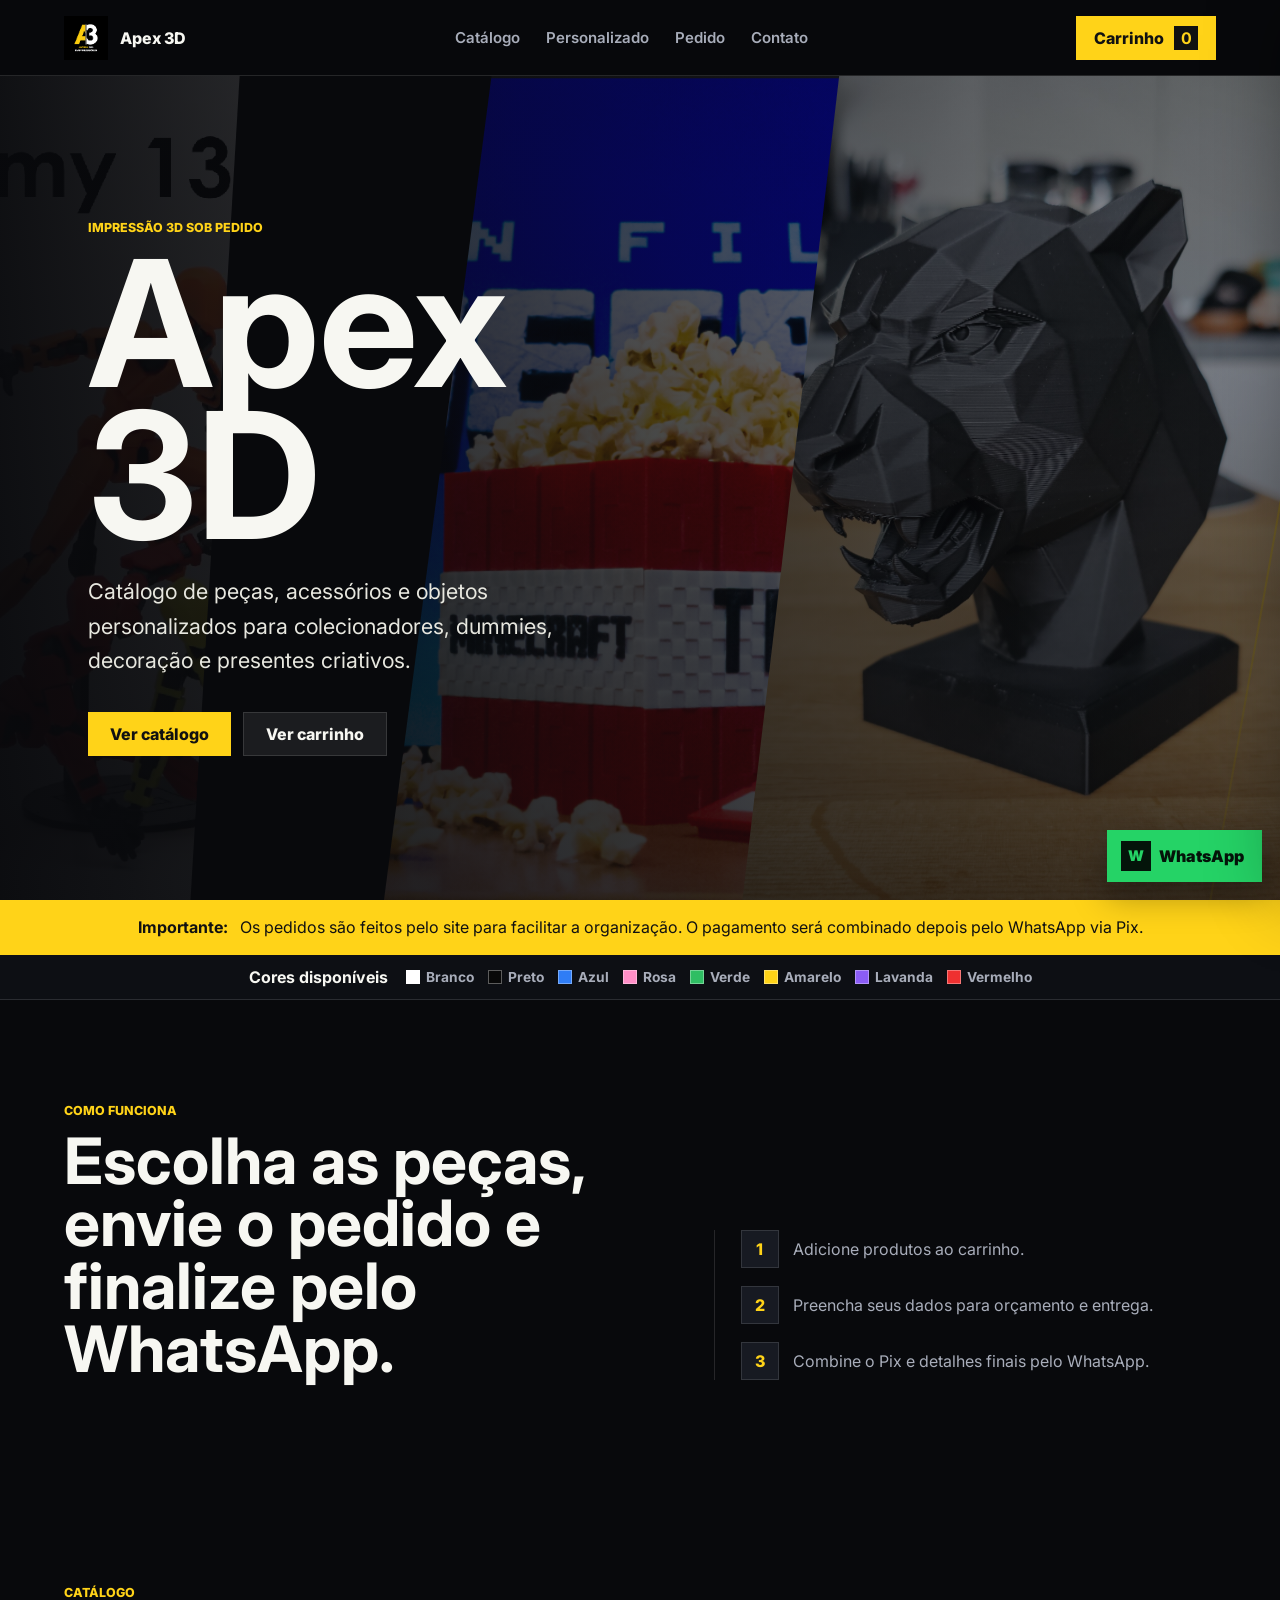
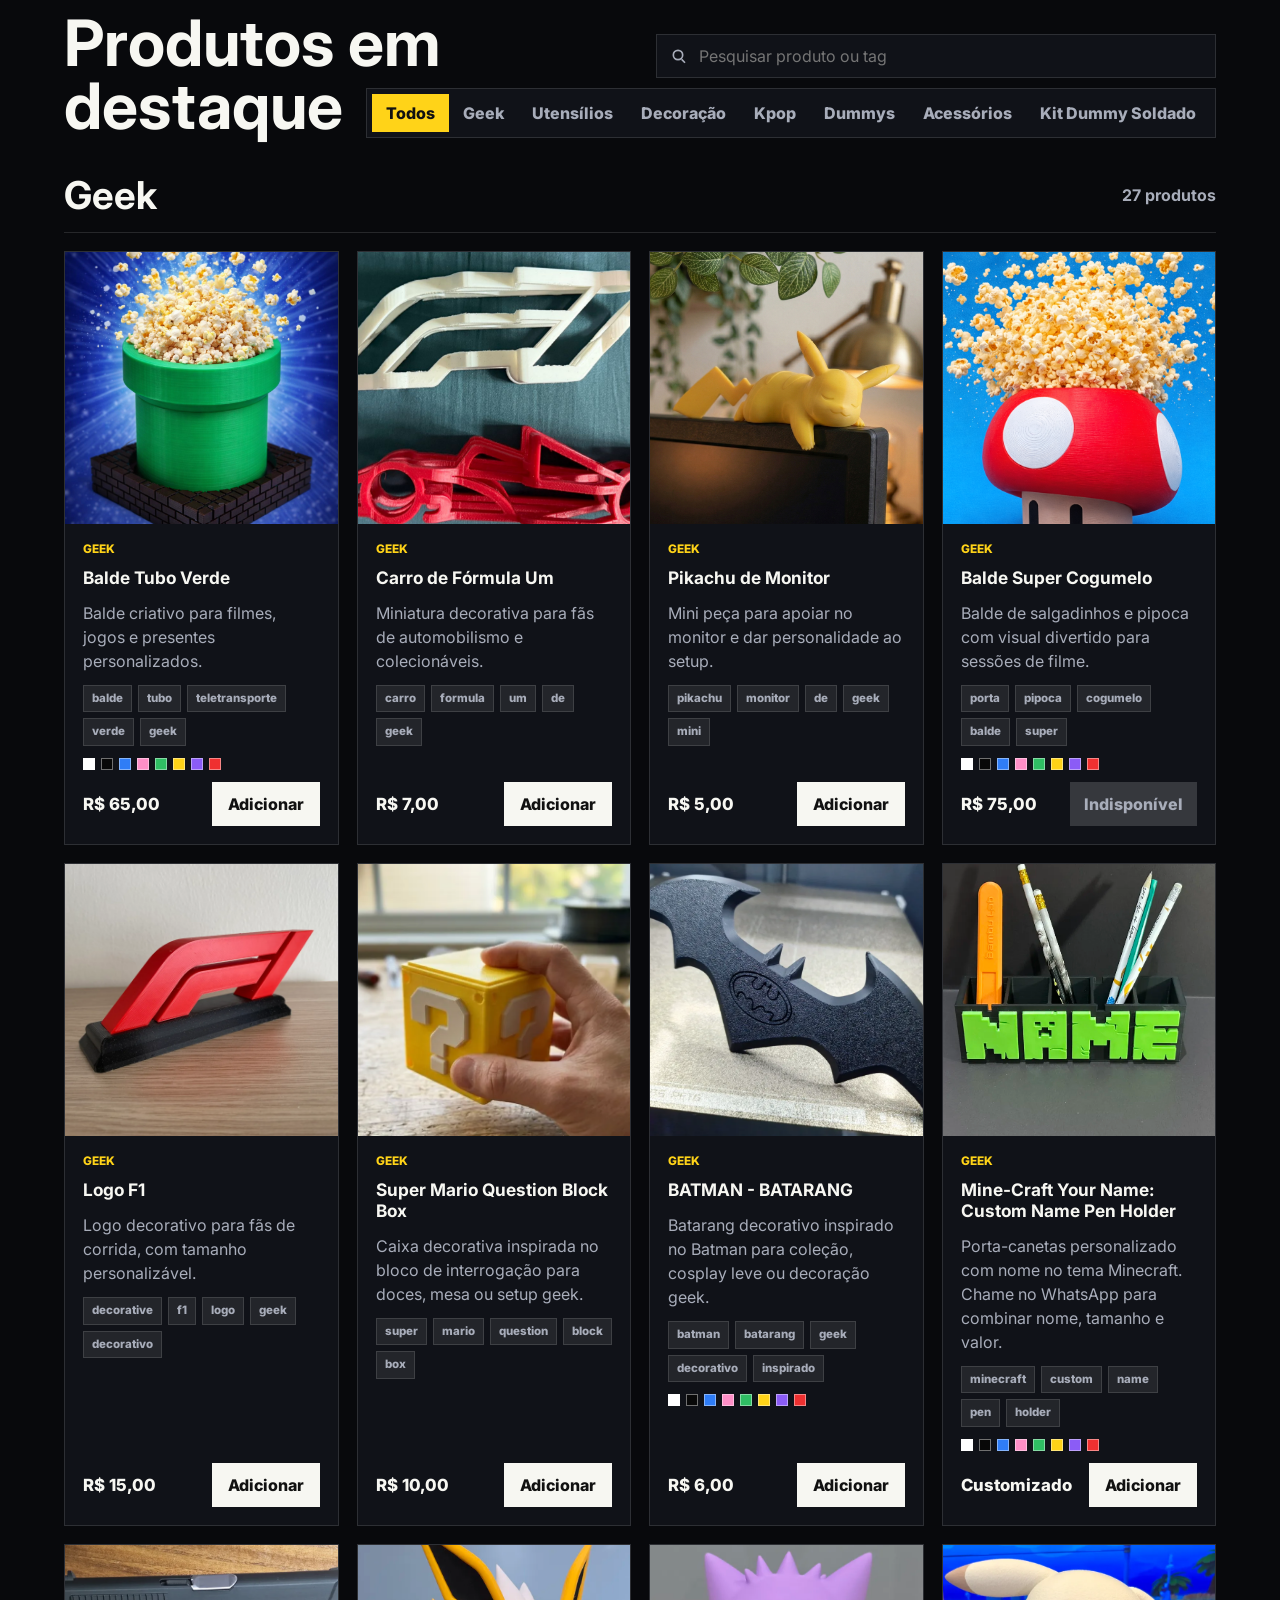
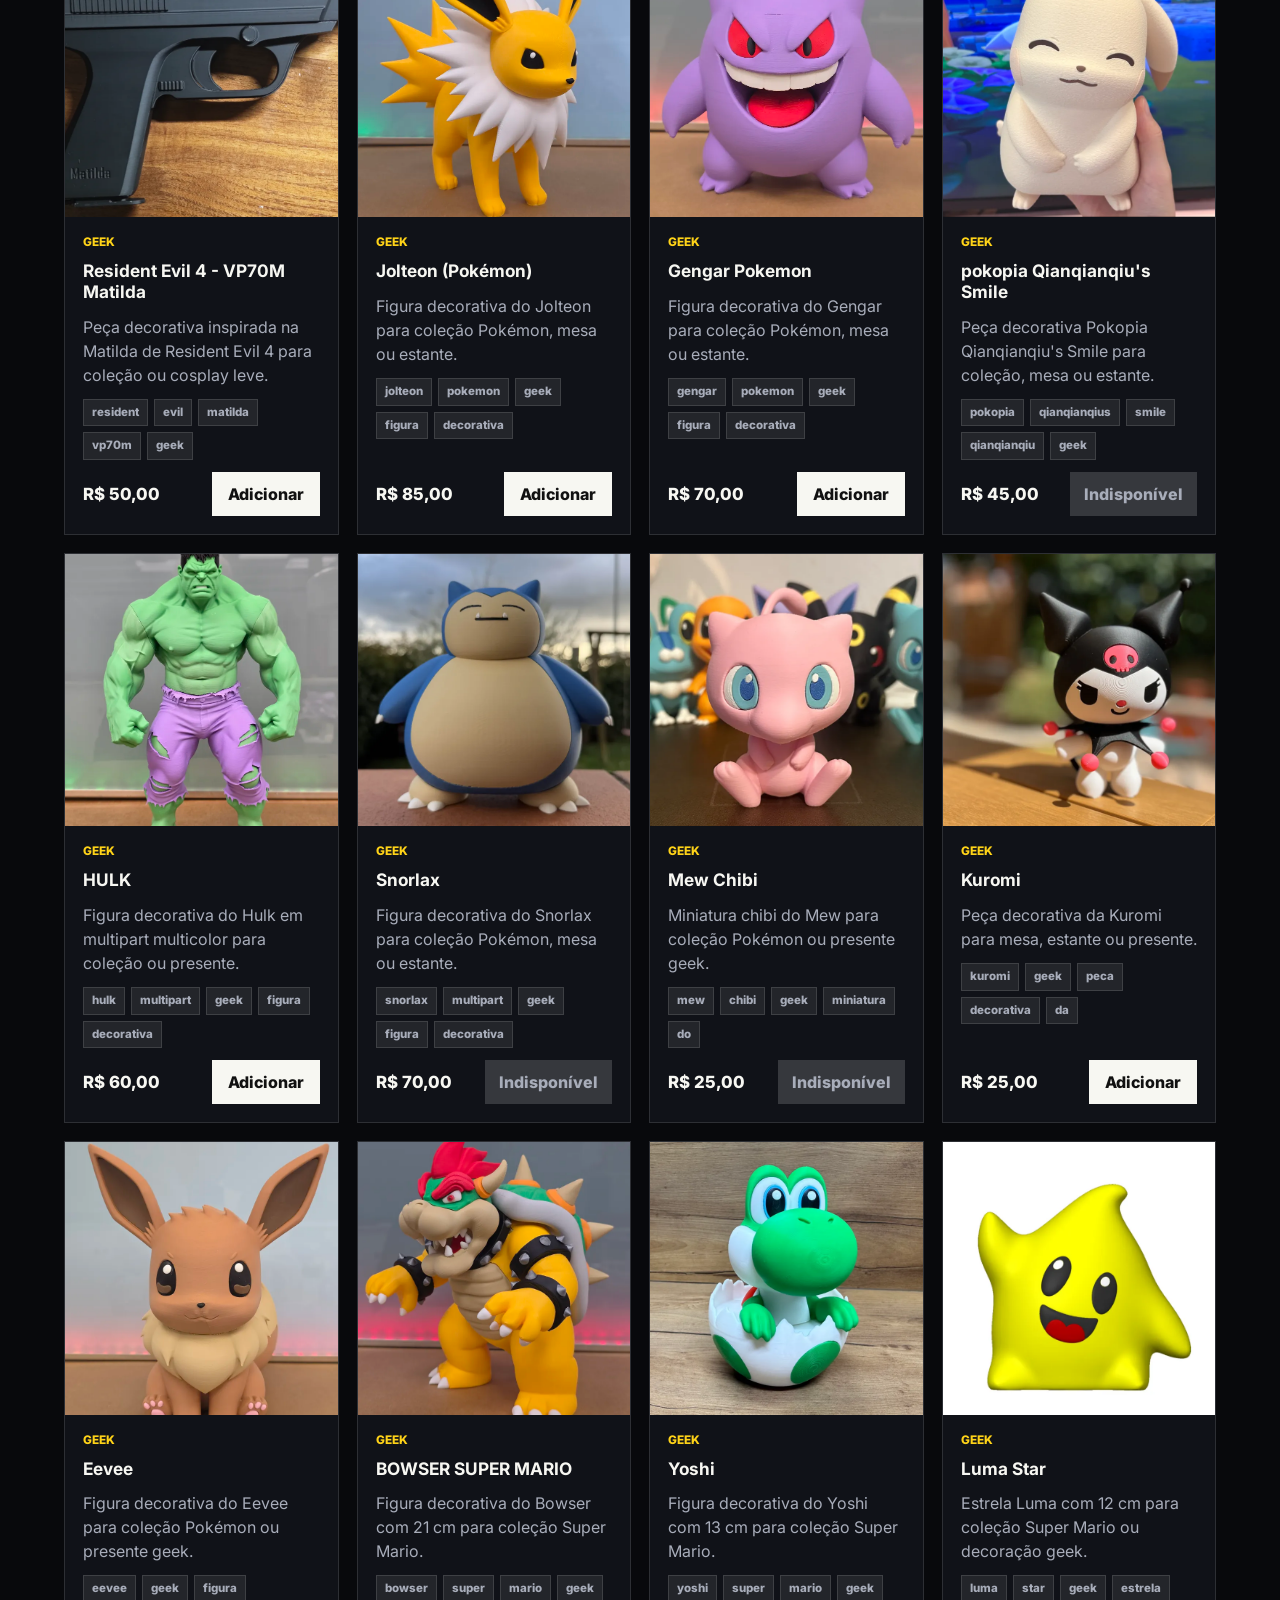
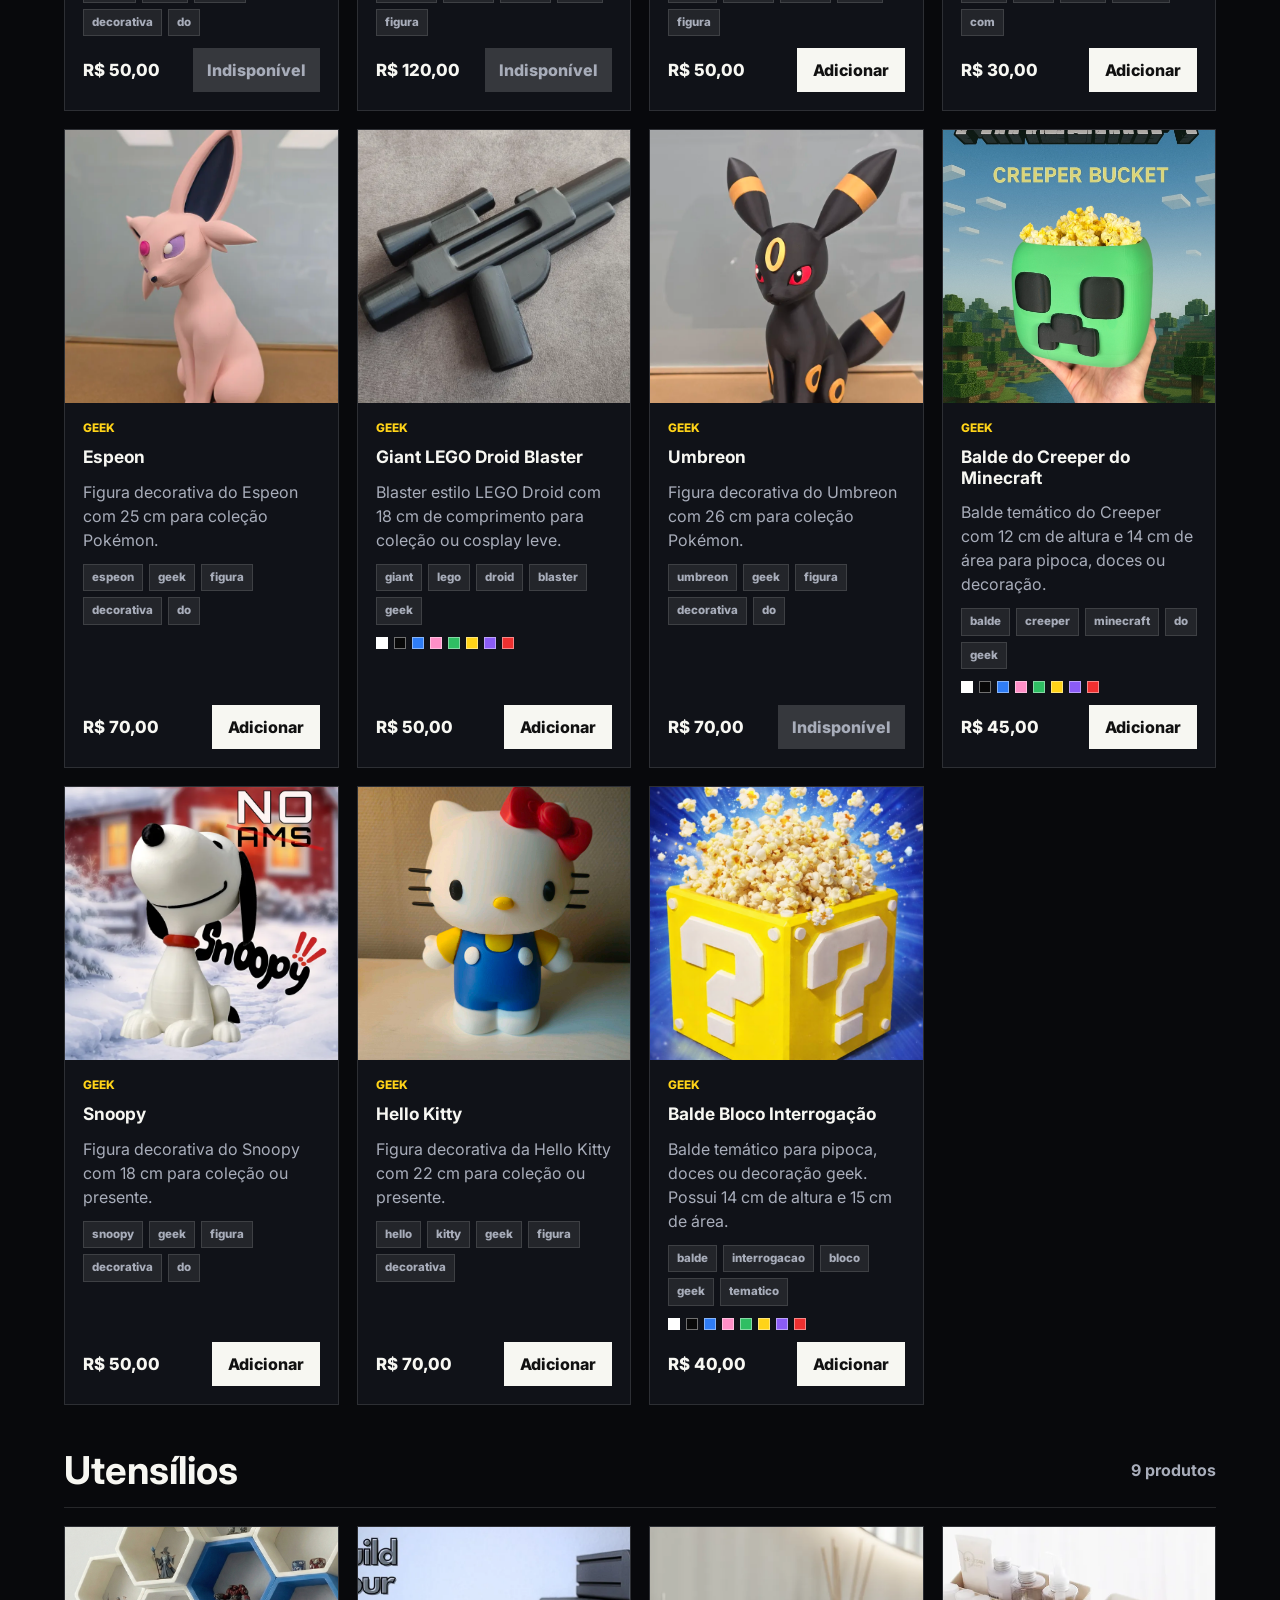
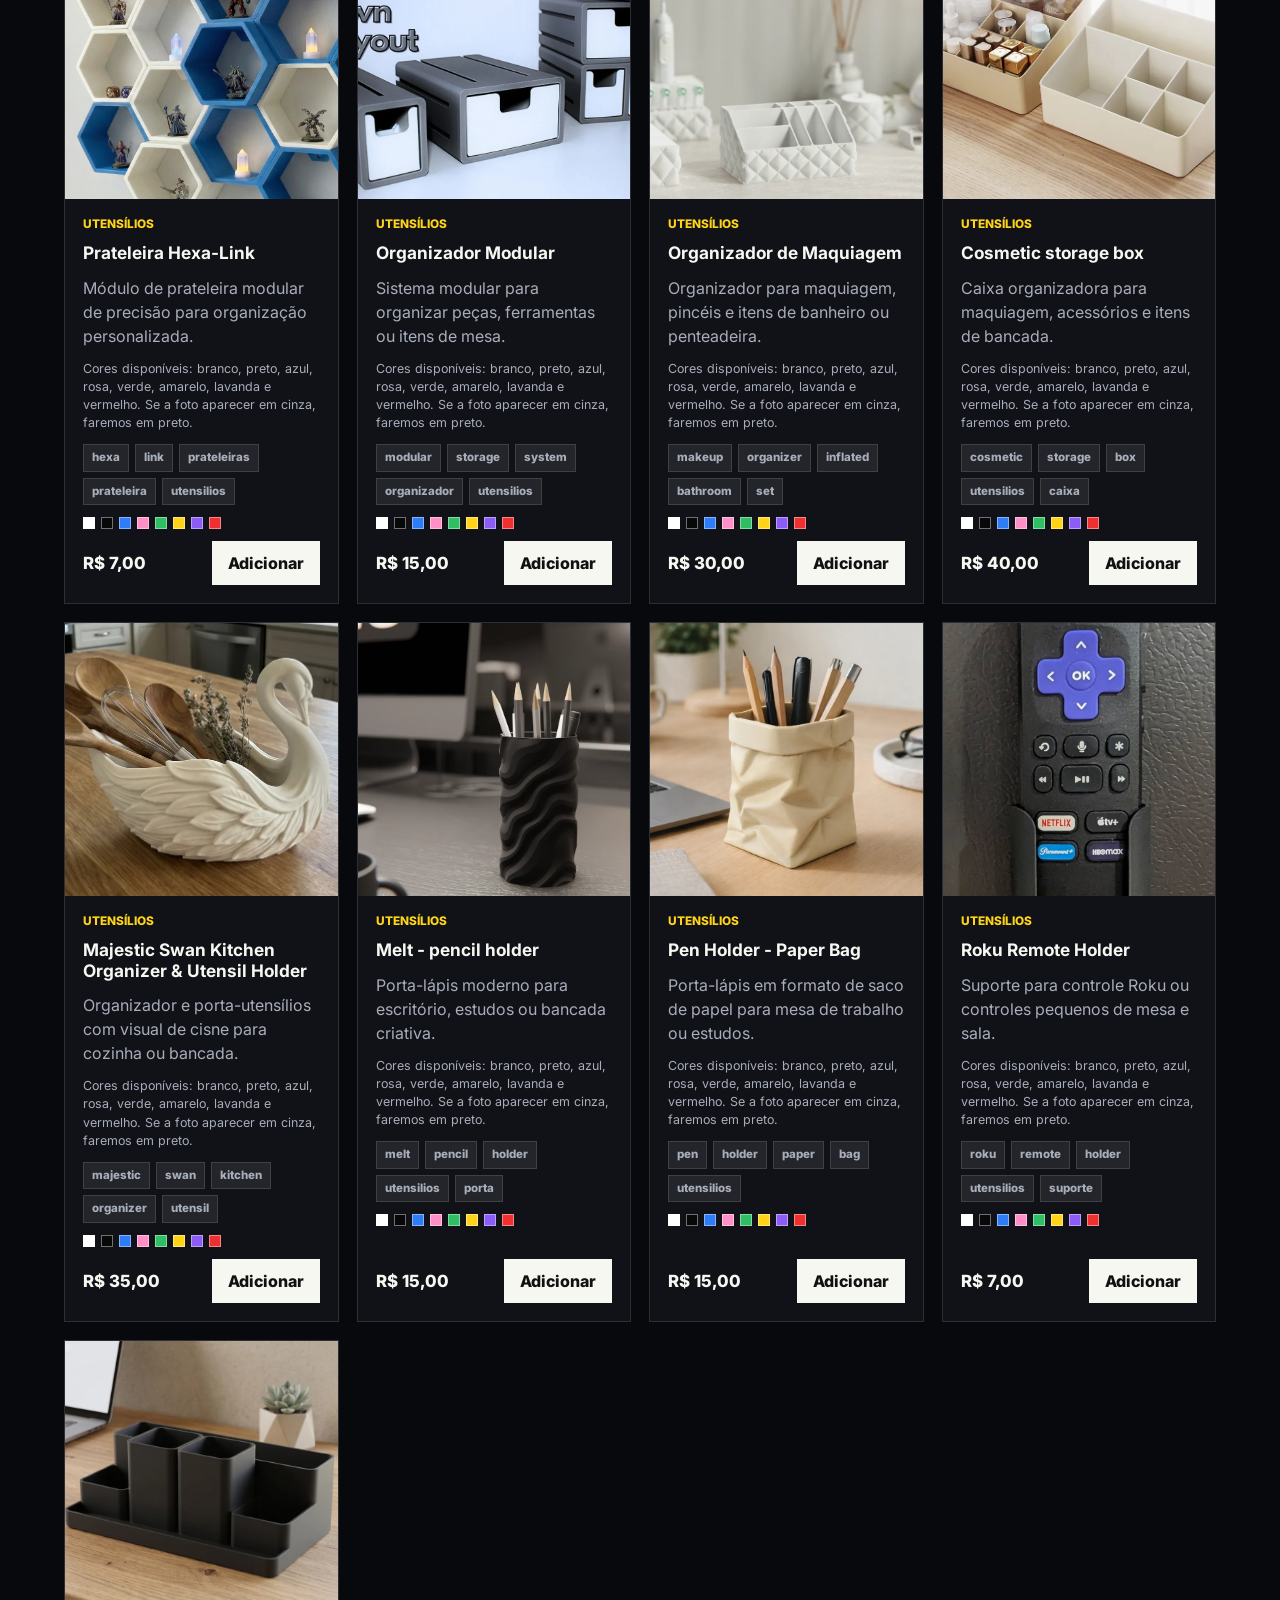
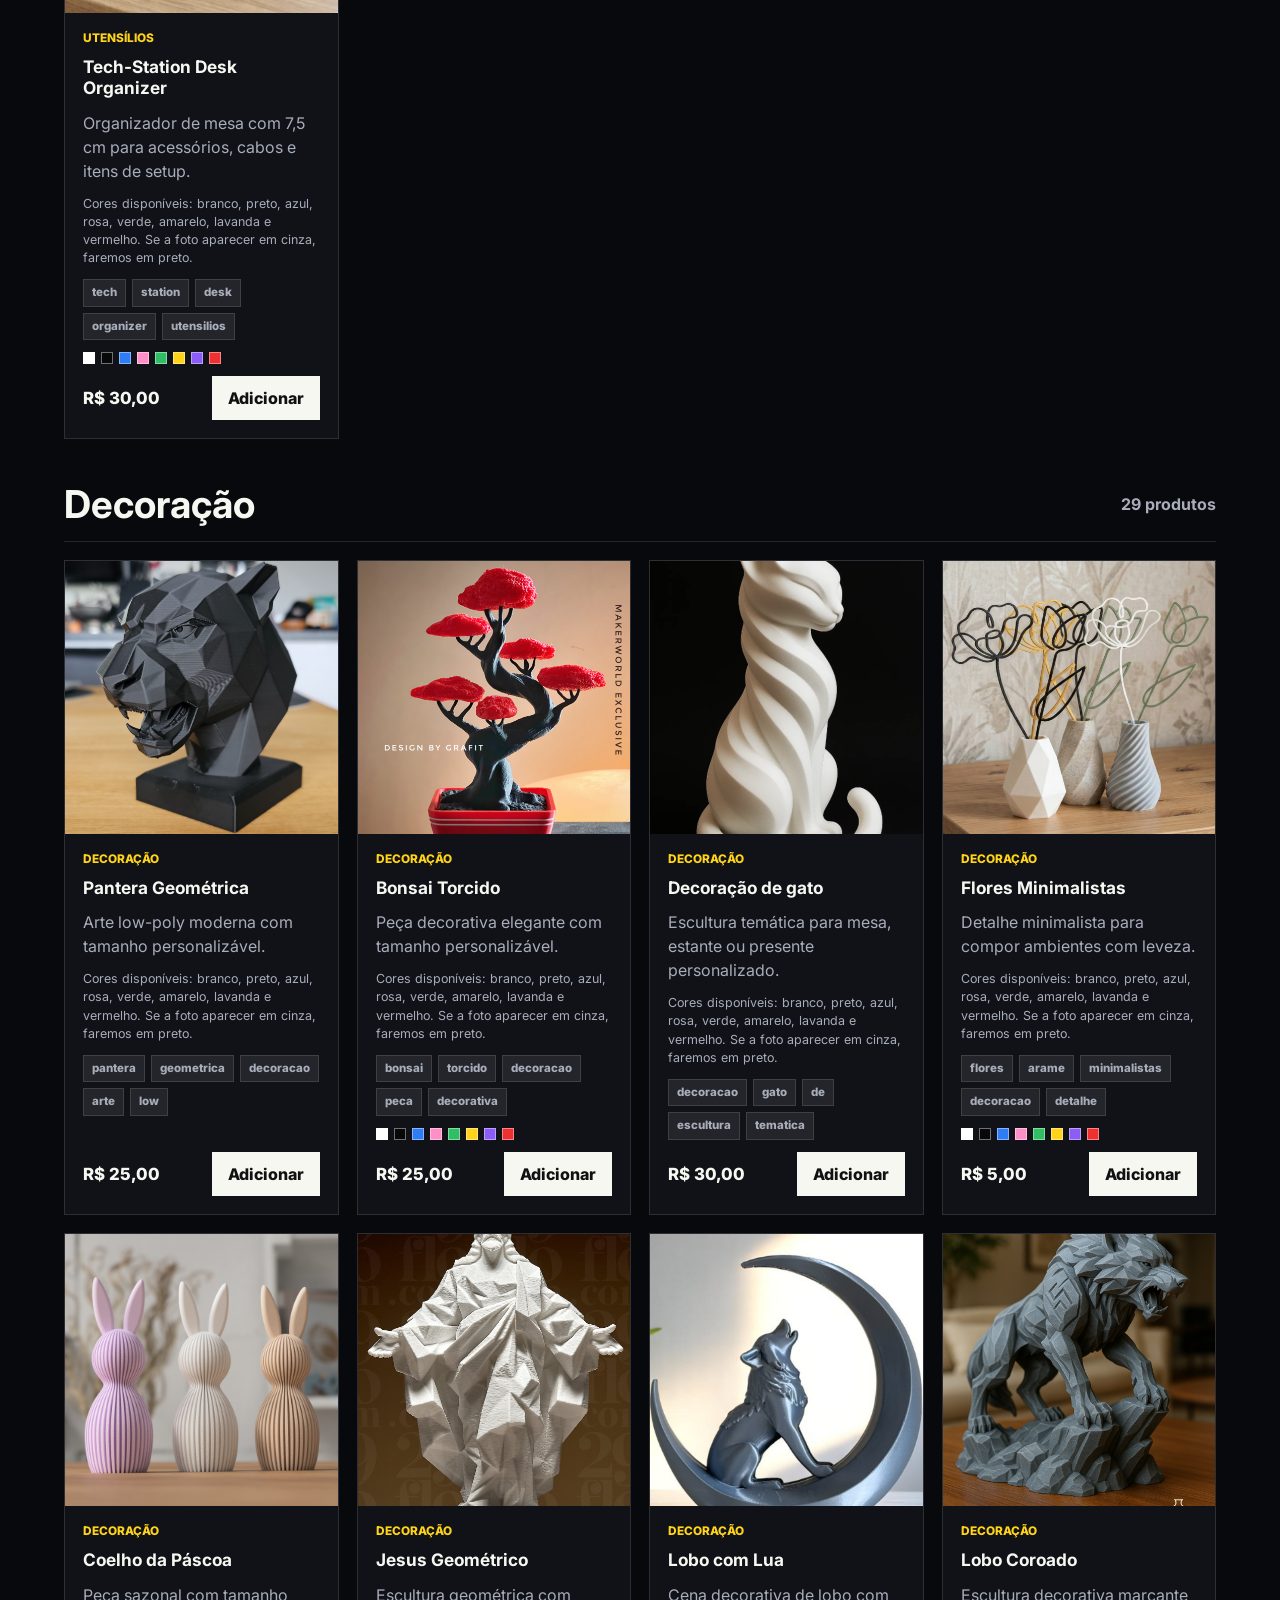
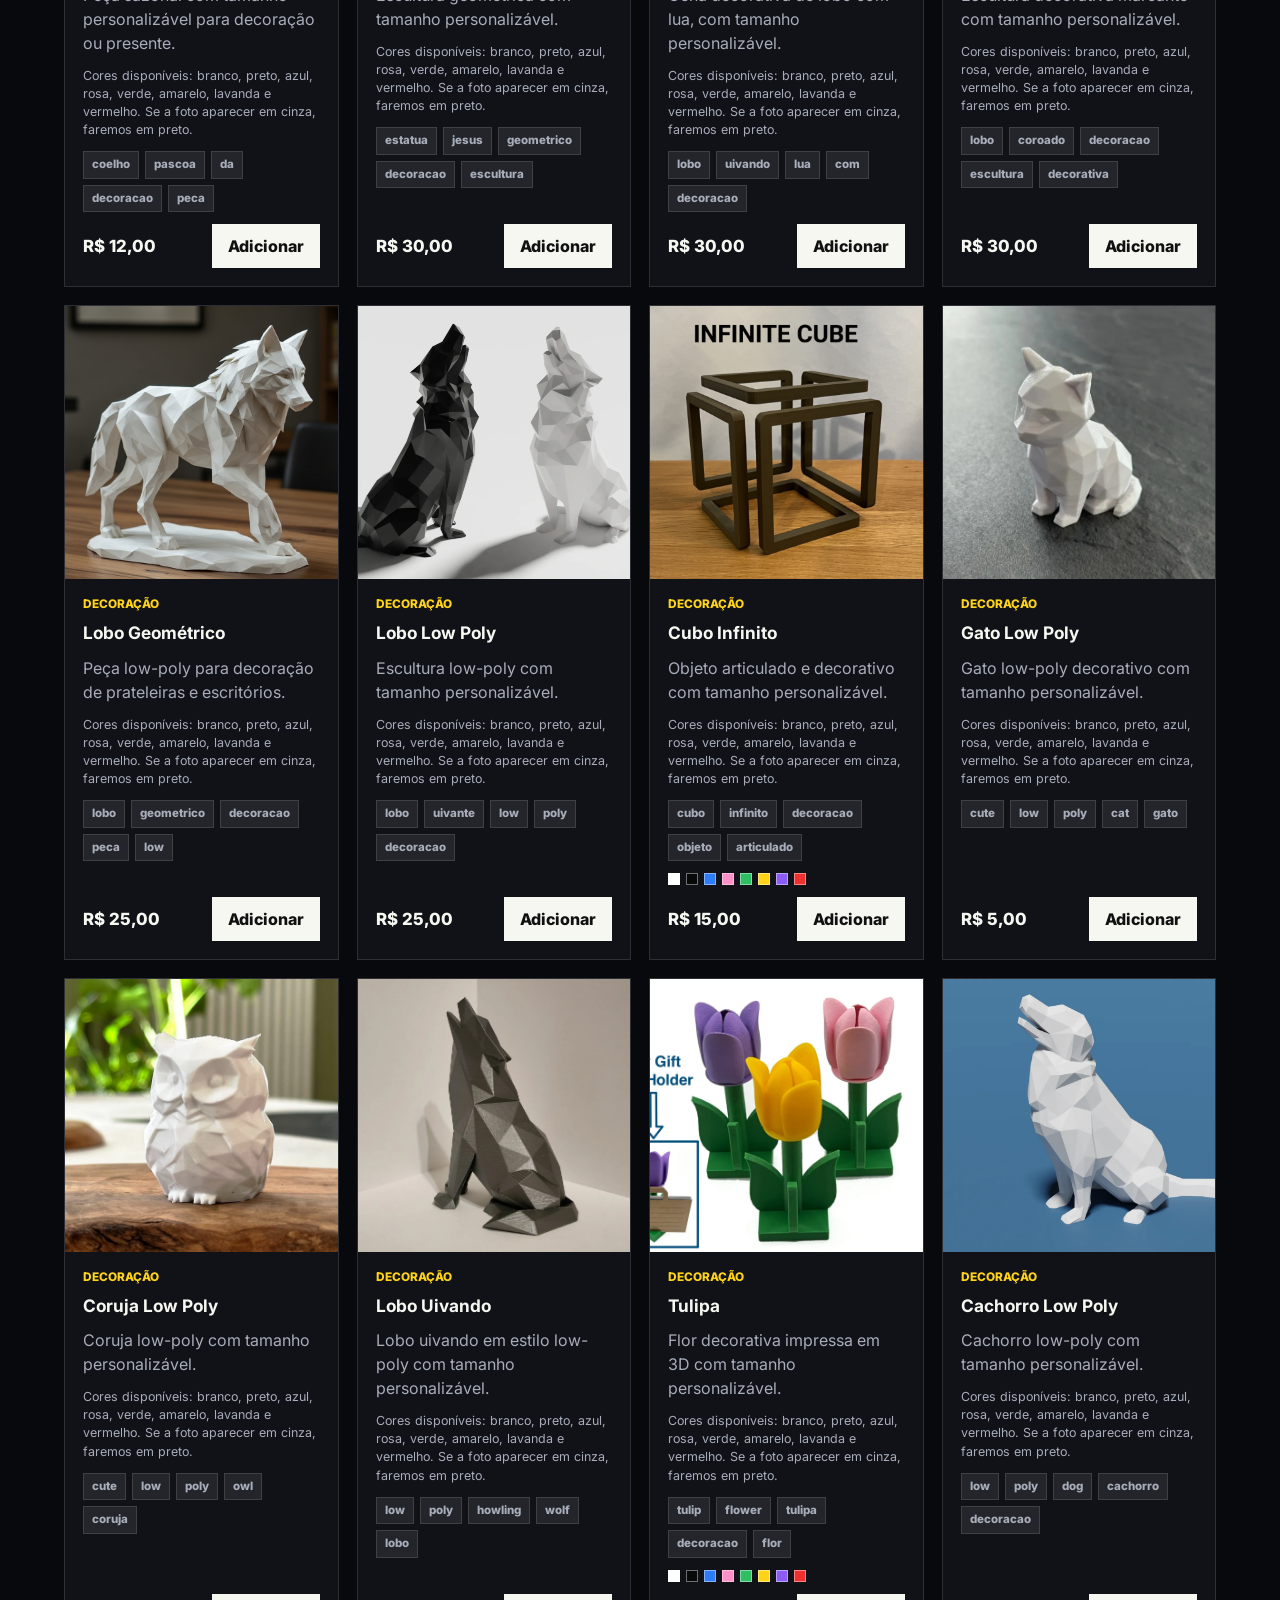
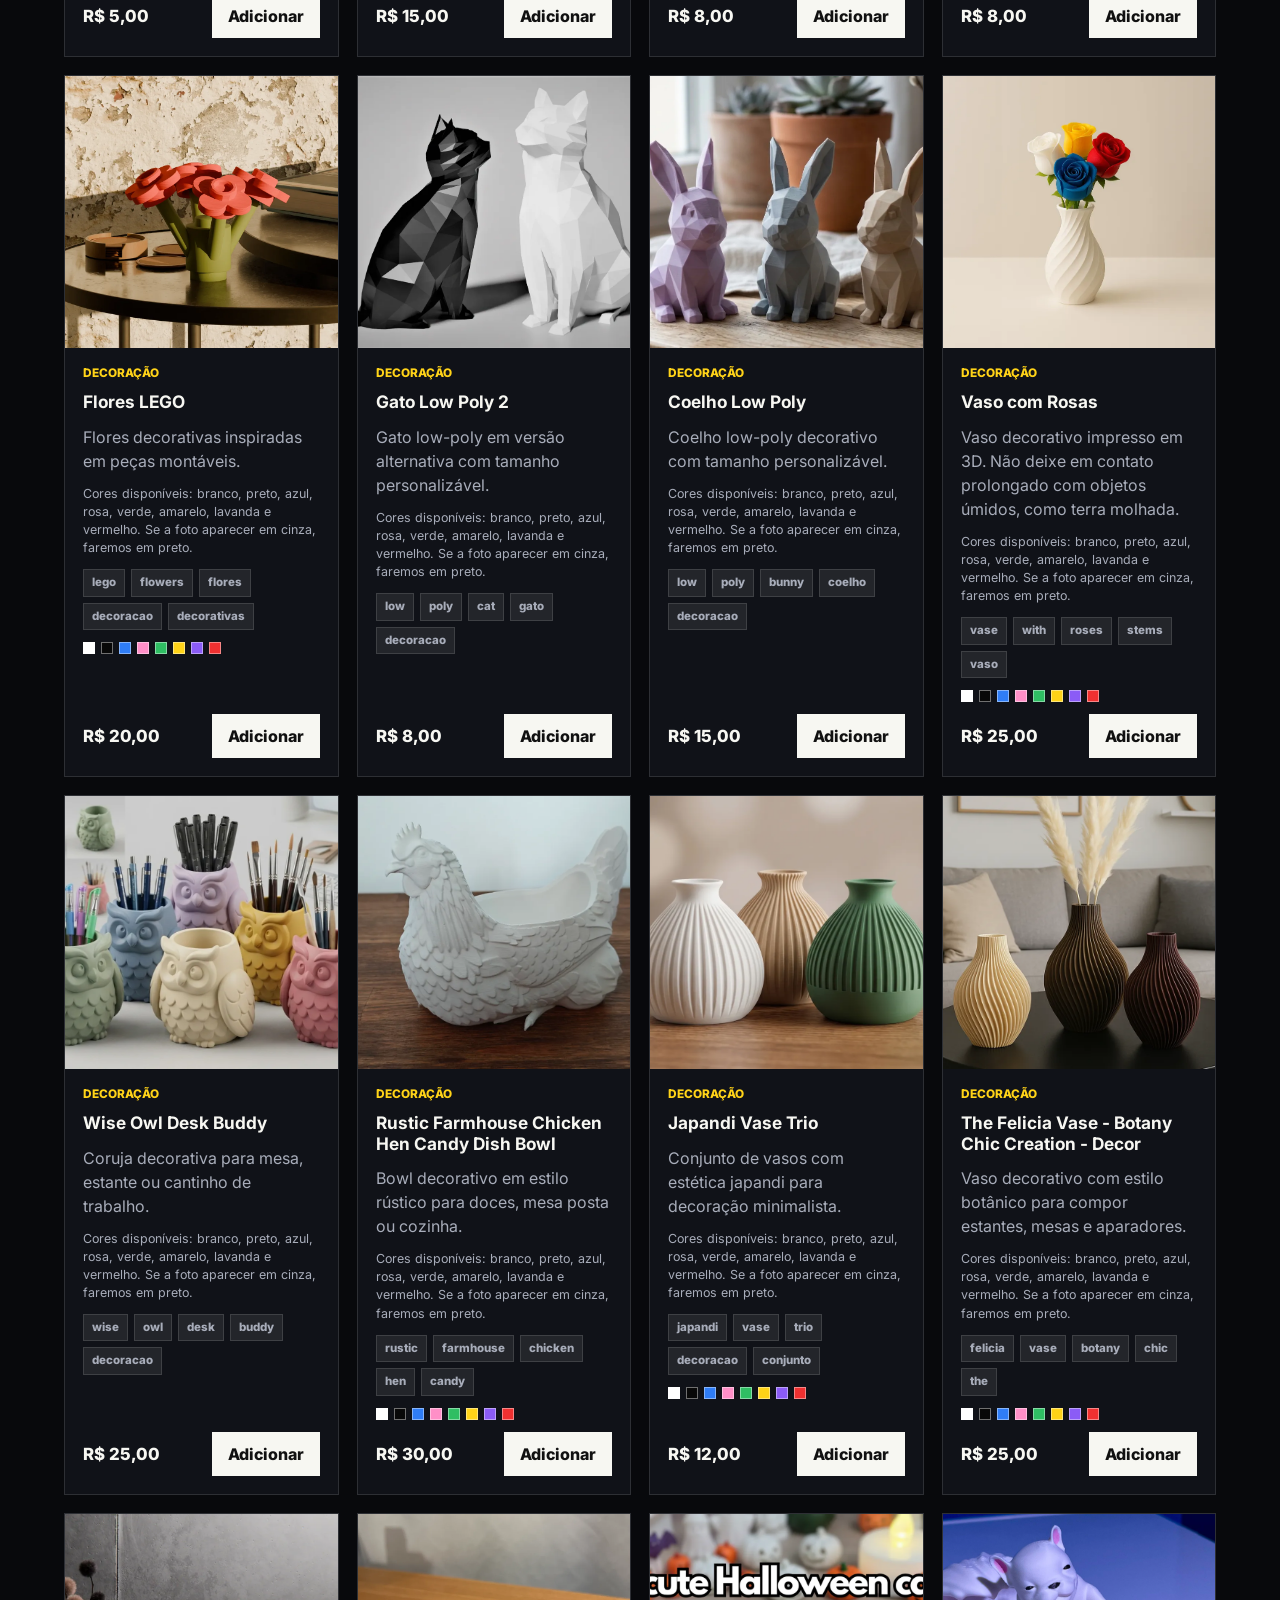
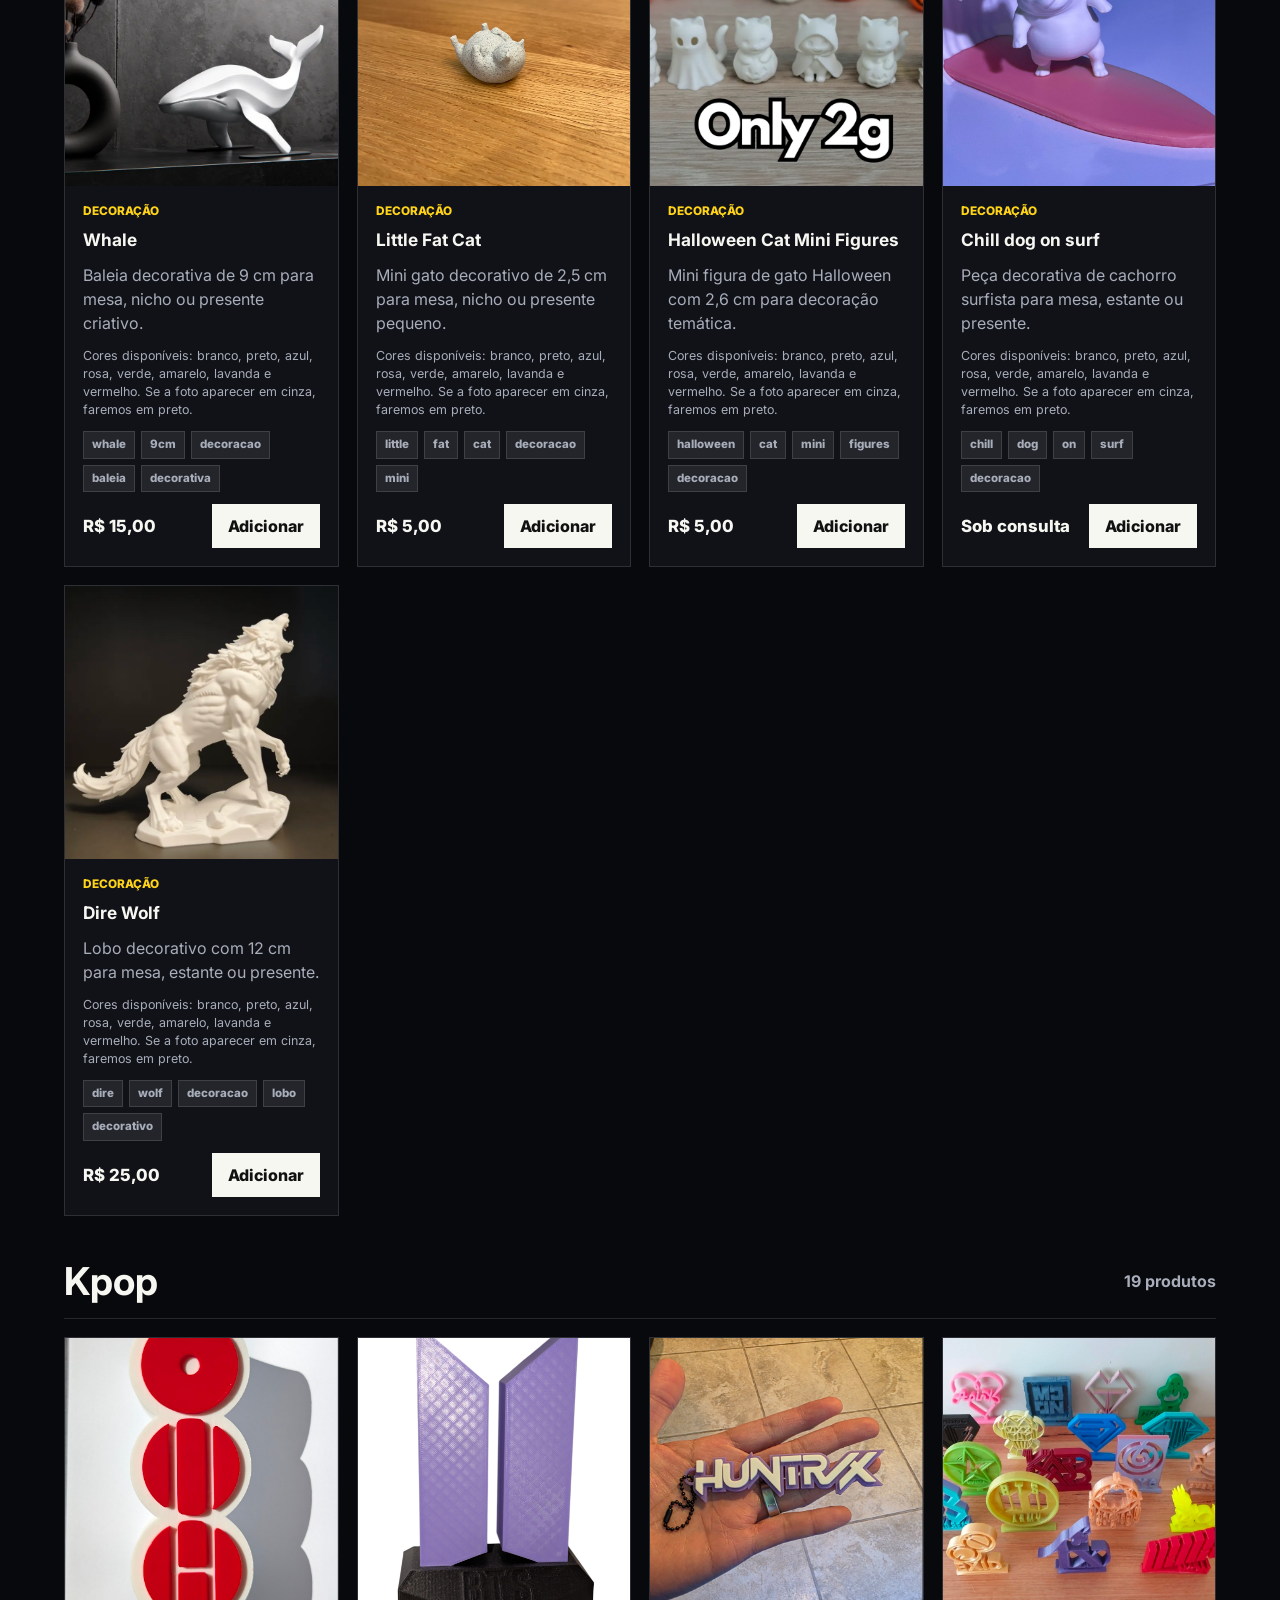
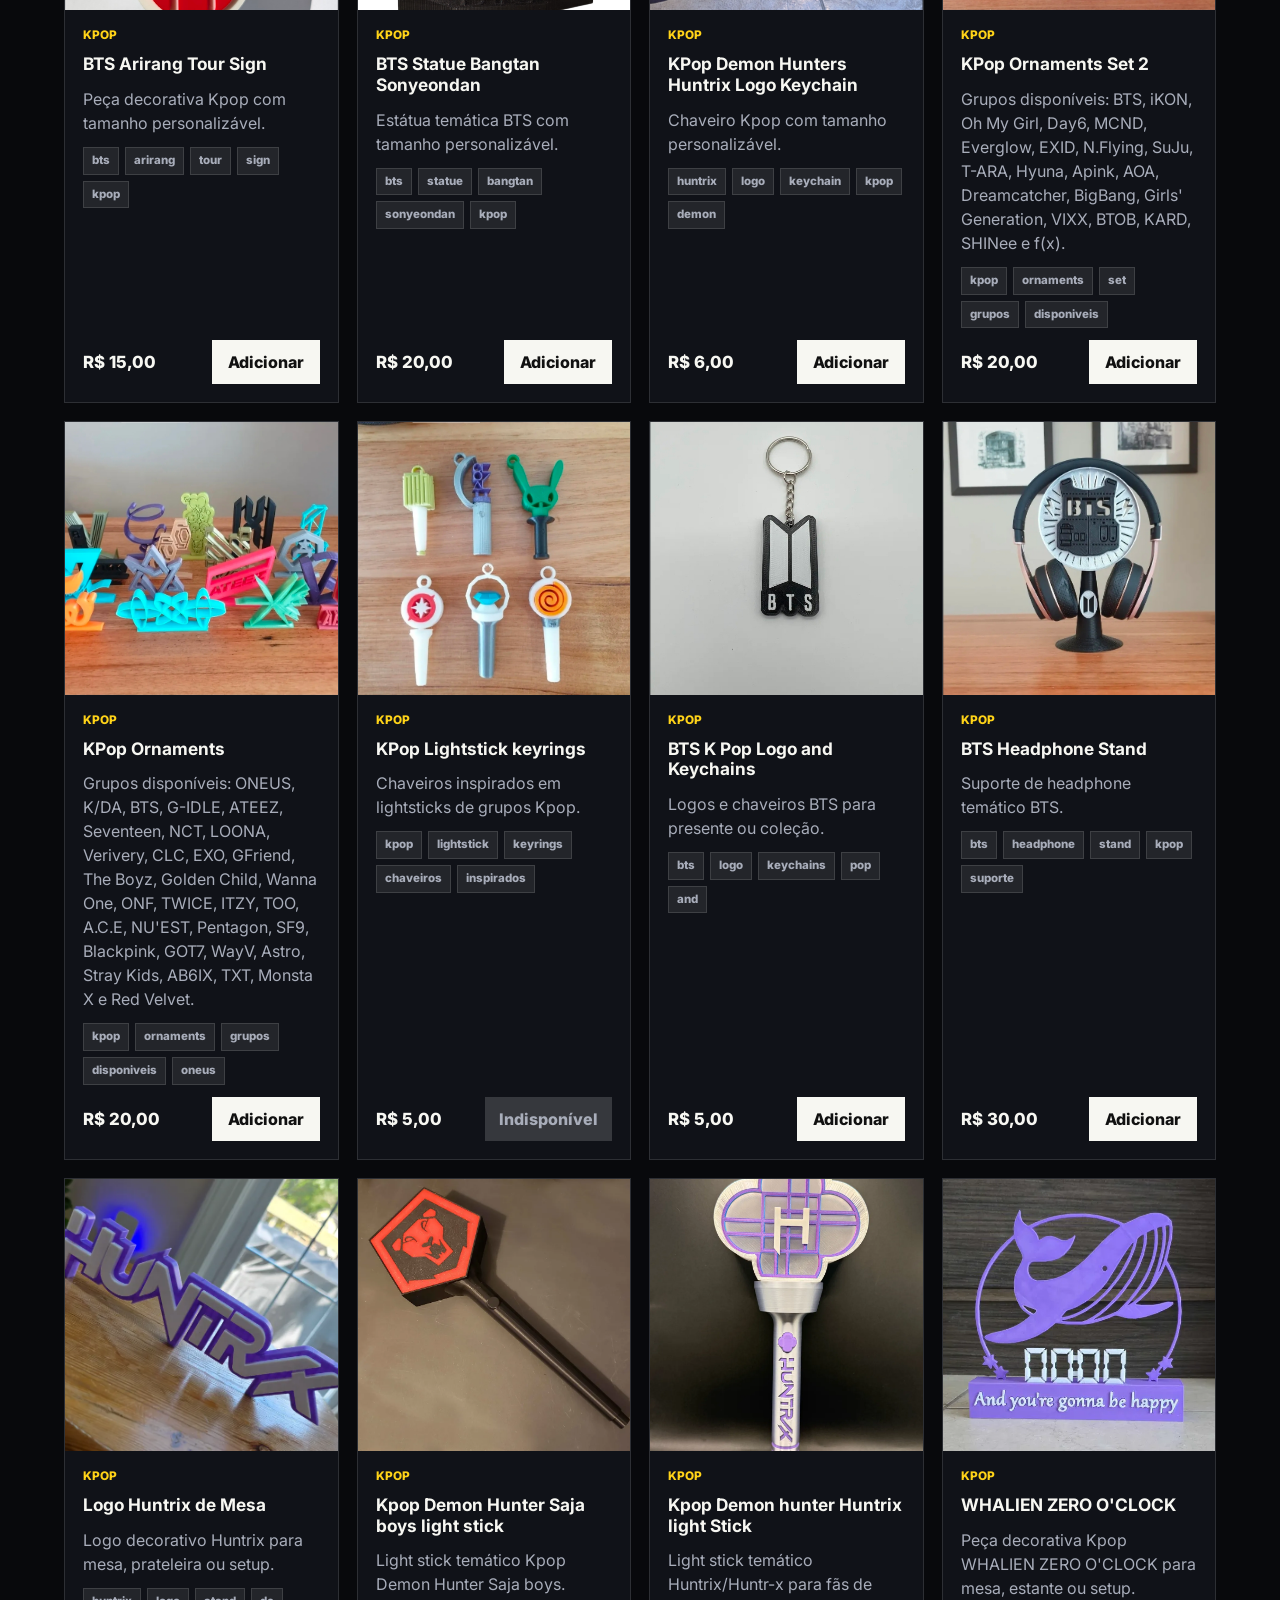
==== commit 55712e02: "hgs" ====
--- a/index.html
+++ b/index.html
@@ -19,7 +19,6 @@
 
     <nav class="nav-links" aria-label="Navegação principal">
       <a href="#catalogo">Catálogo</a>
-      <a href="edite-seu-dummy.html">Edite seu Dummy</a>
       <a href="#personalizado">Personalizado</a>
       <a href="#pedido">Pedido</a>
       <a href="#contato">Contato</a>
